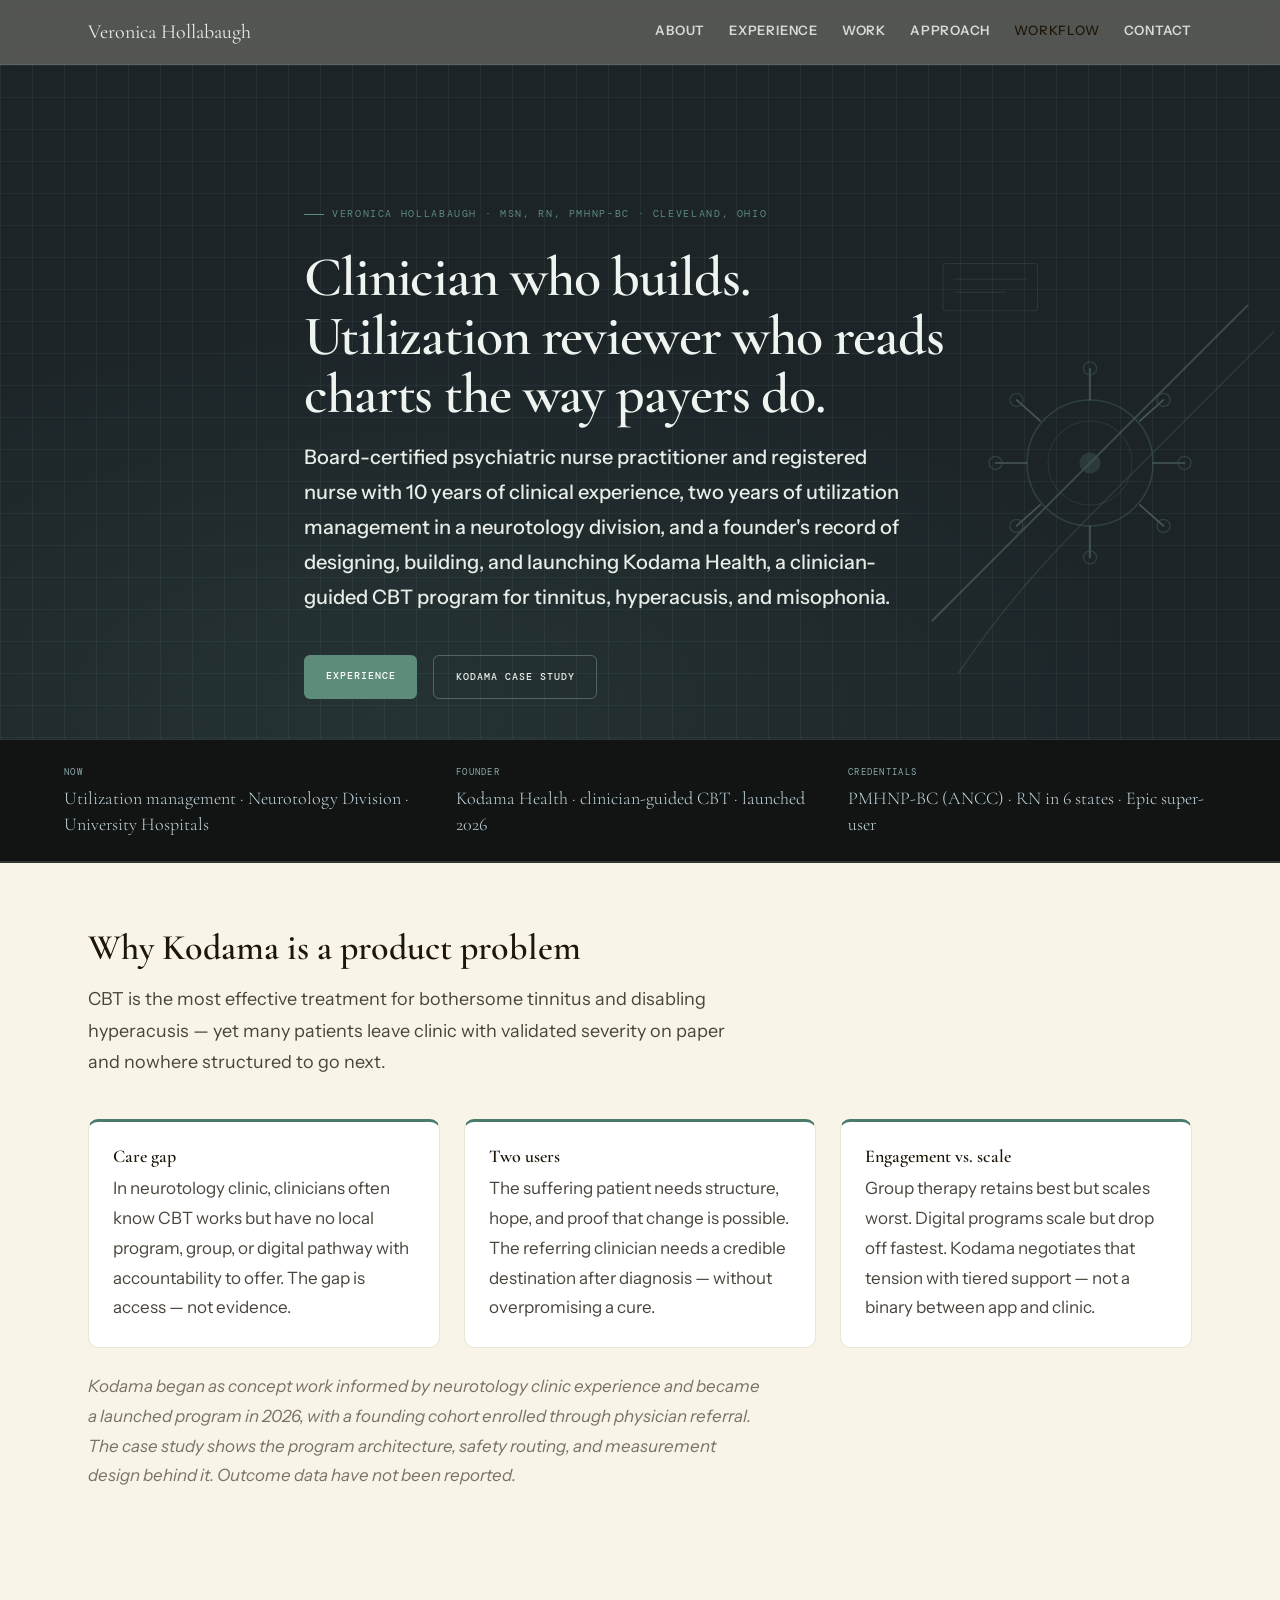
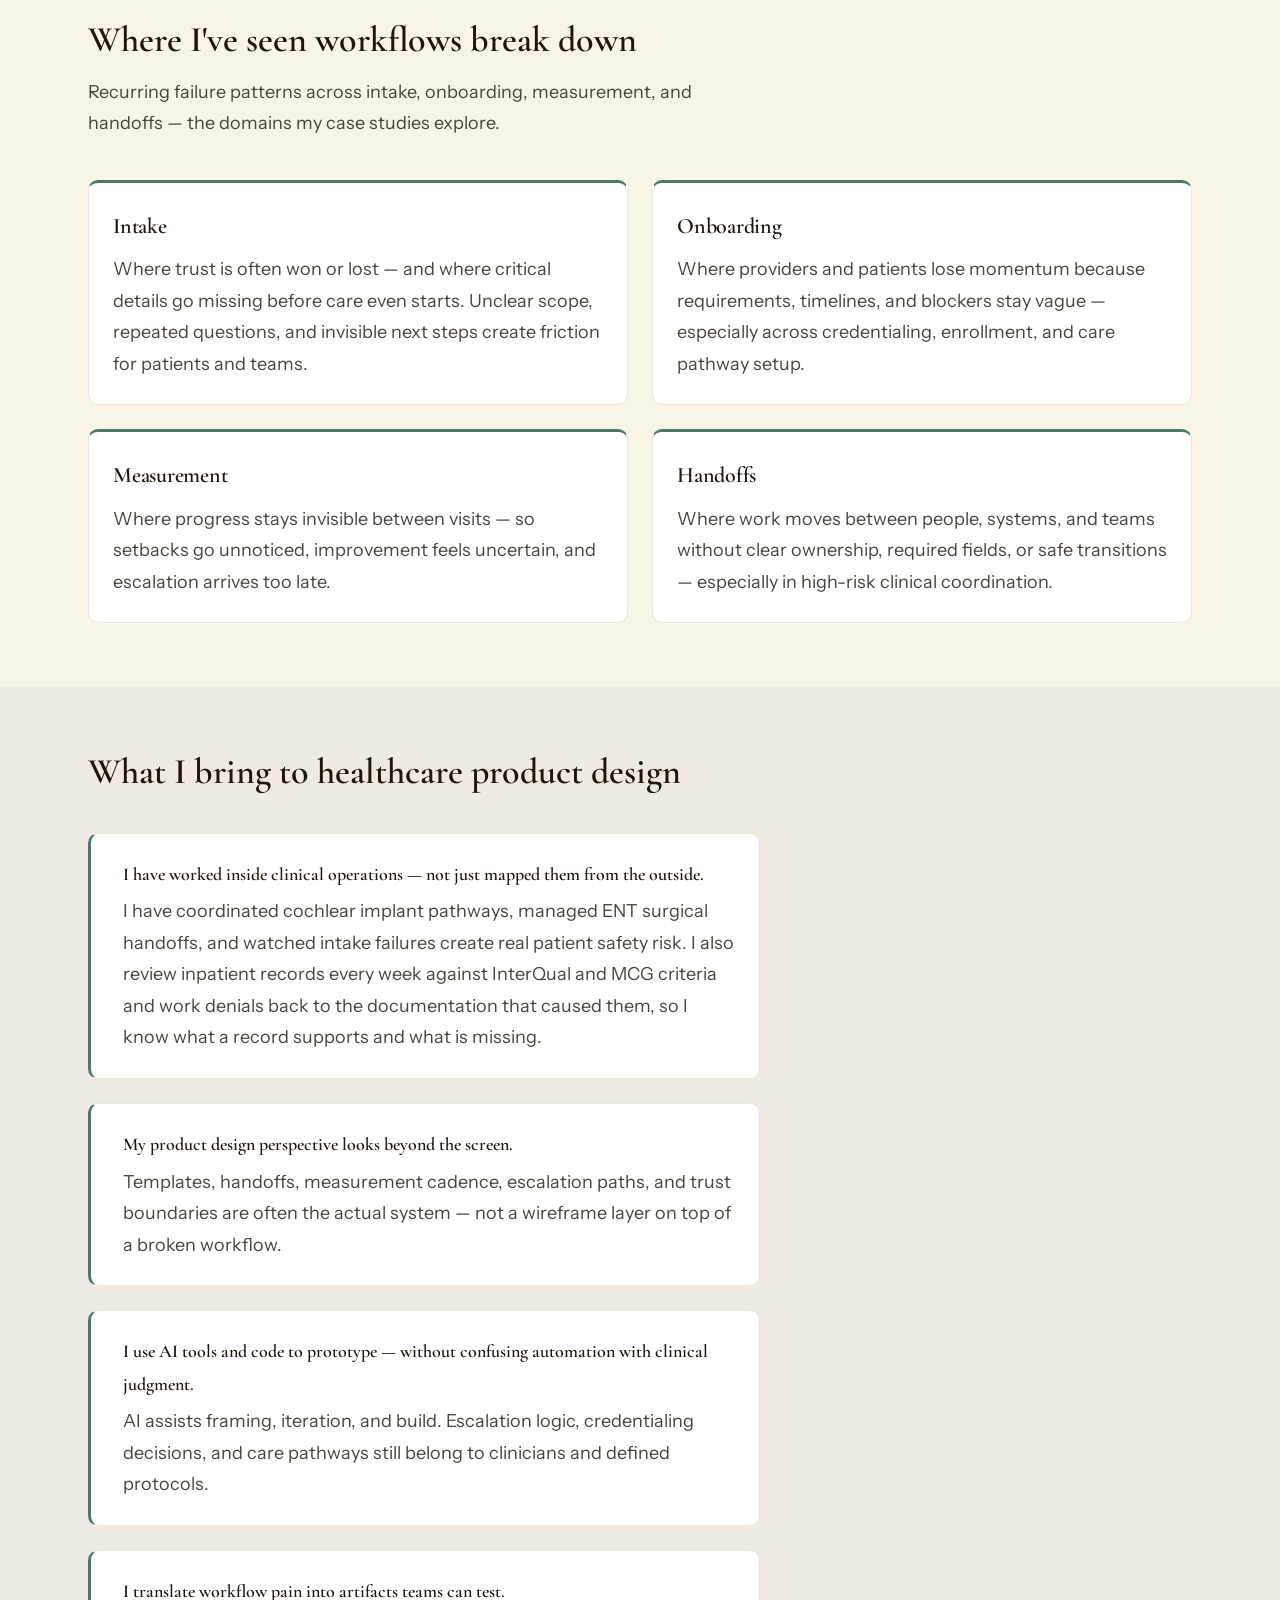
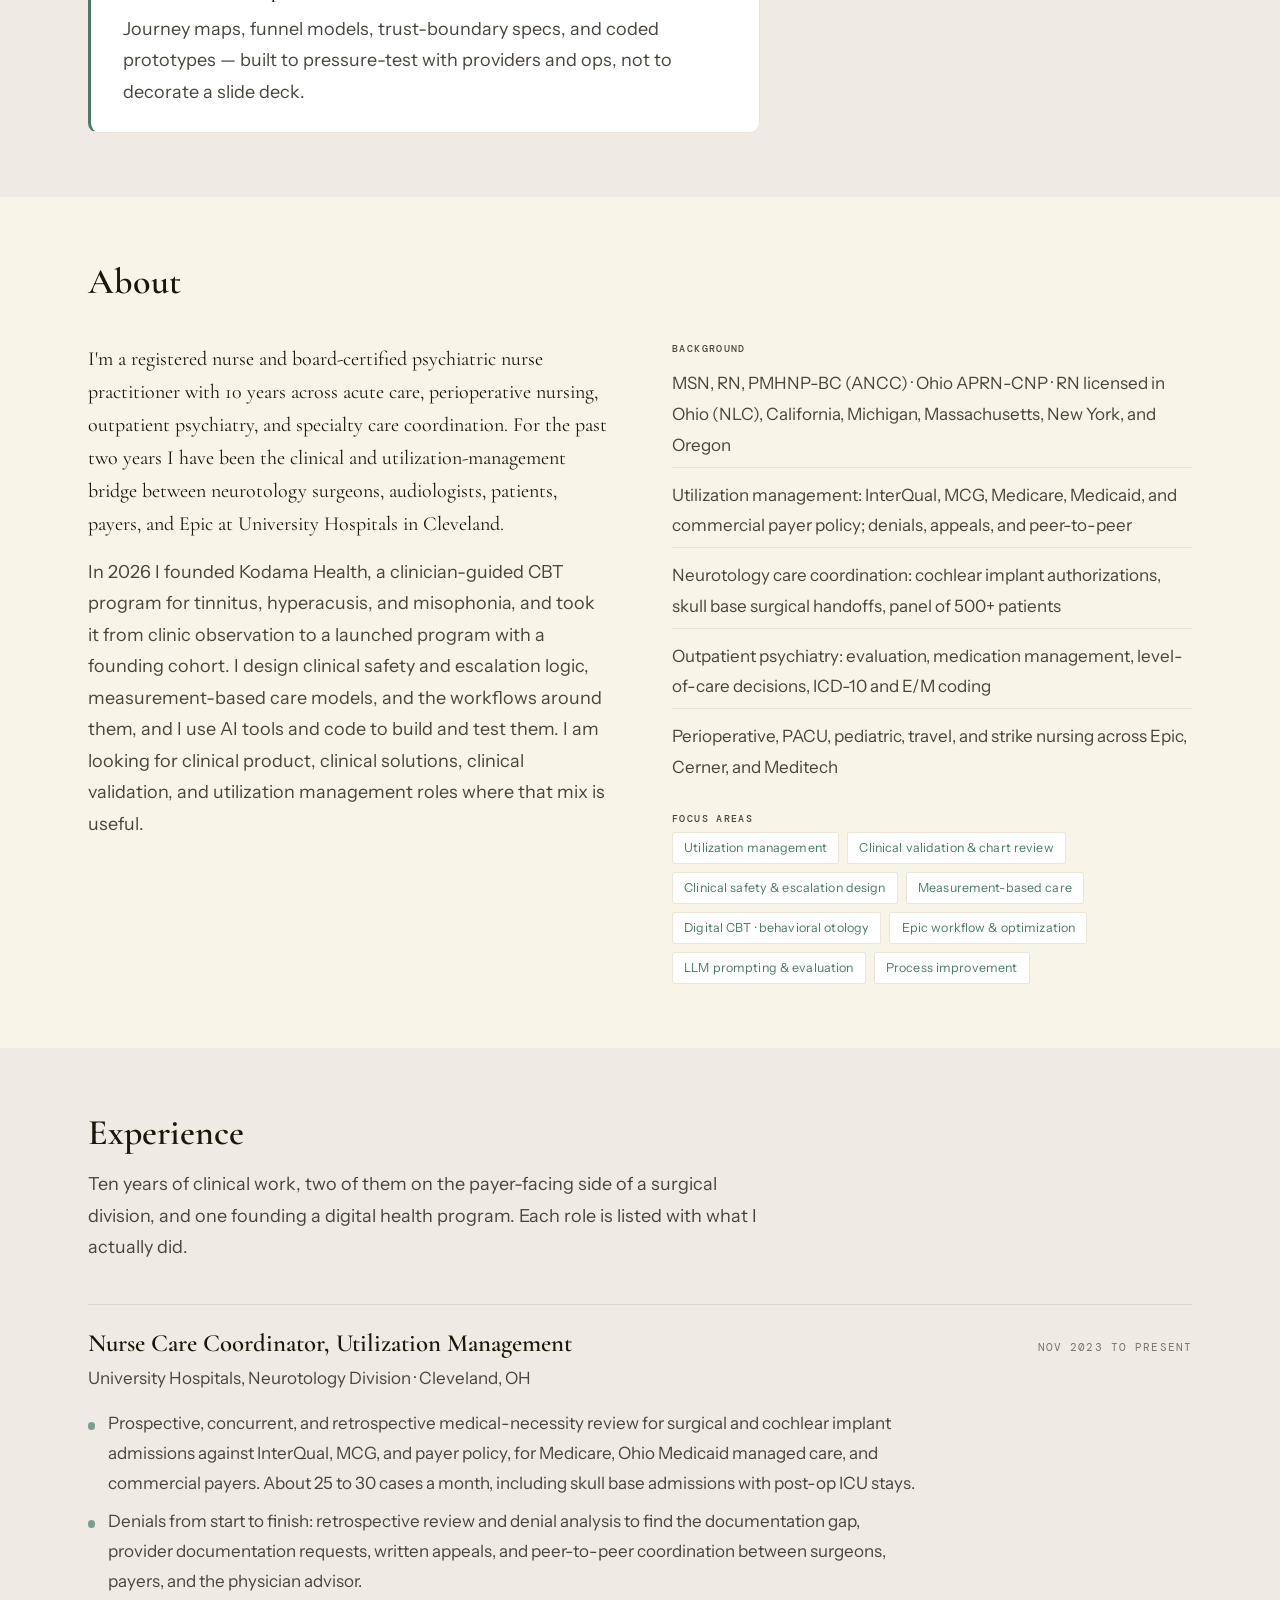
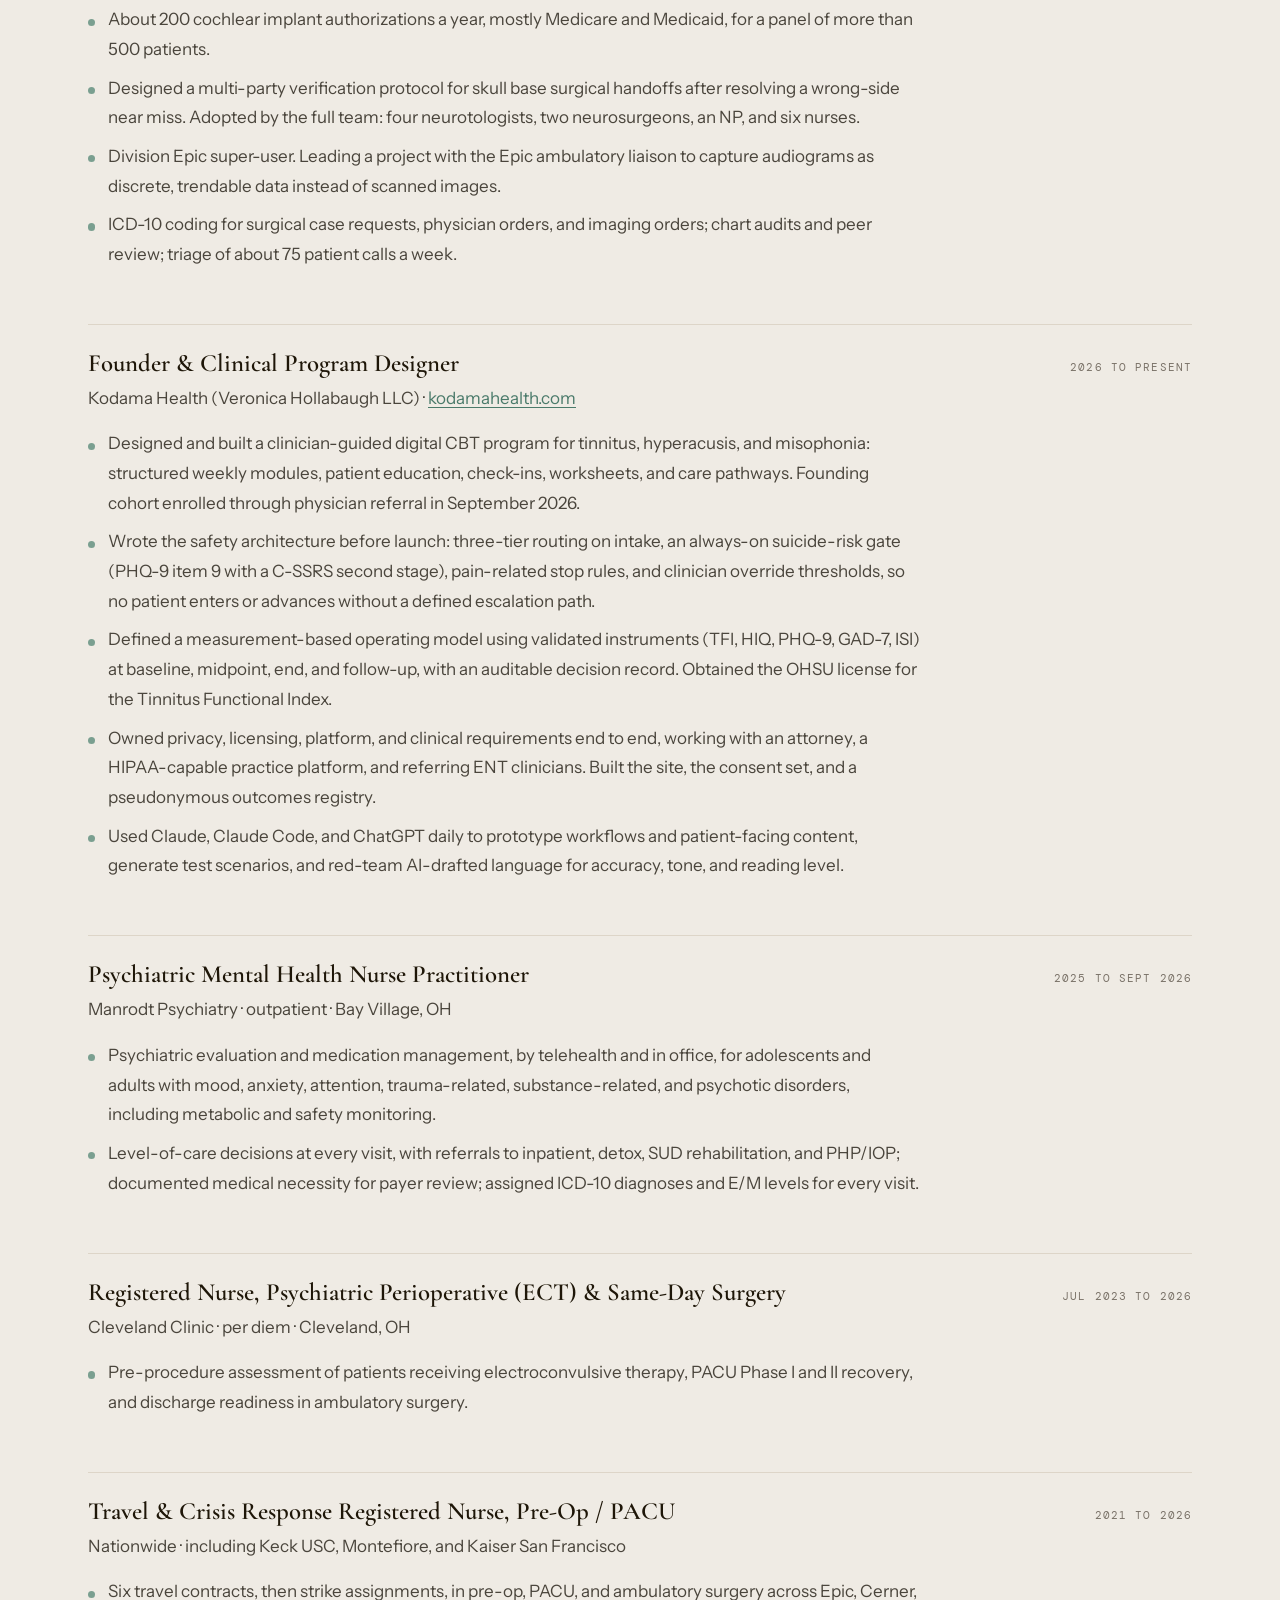
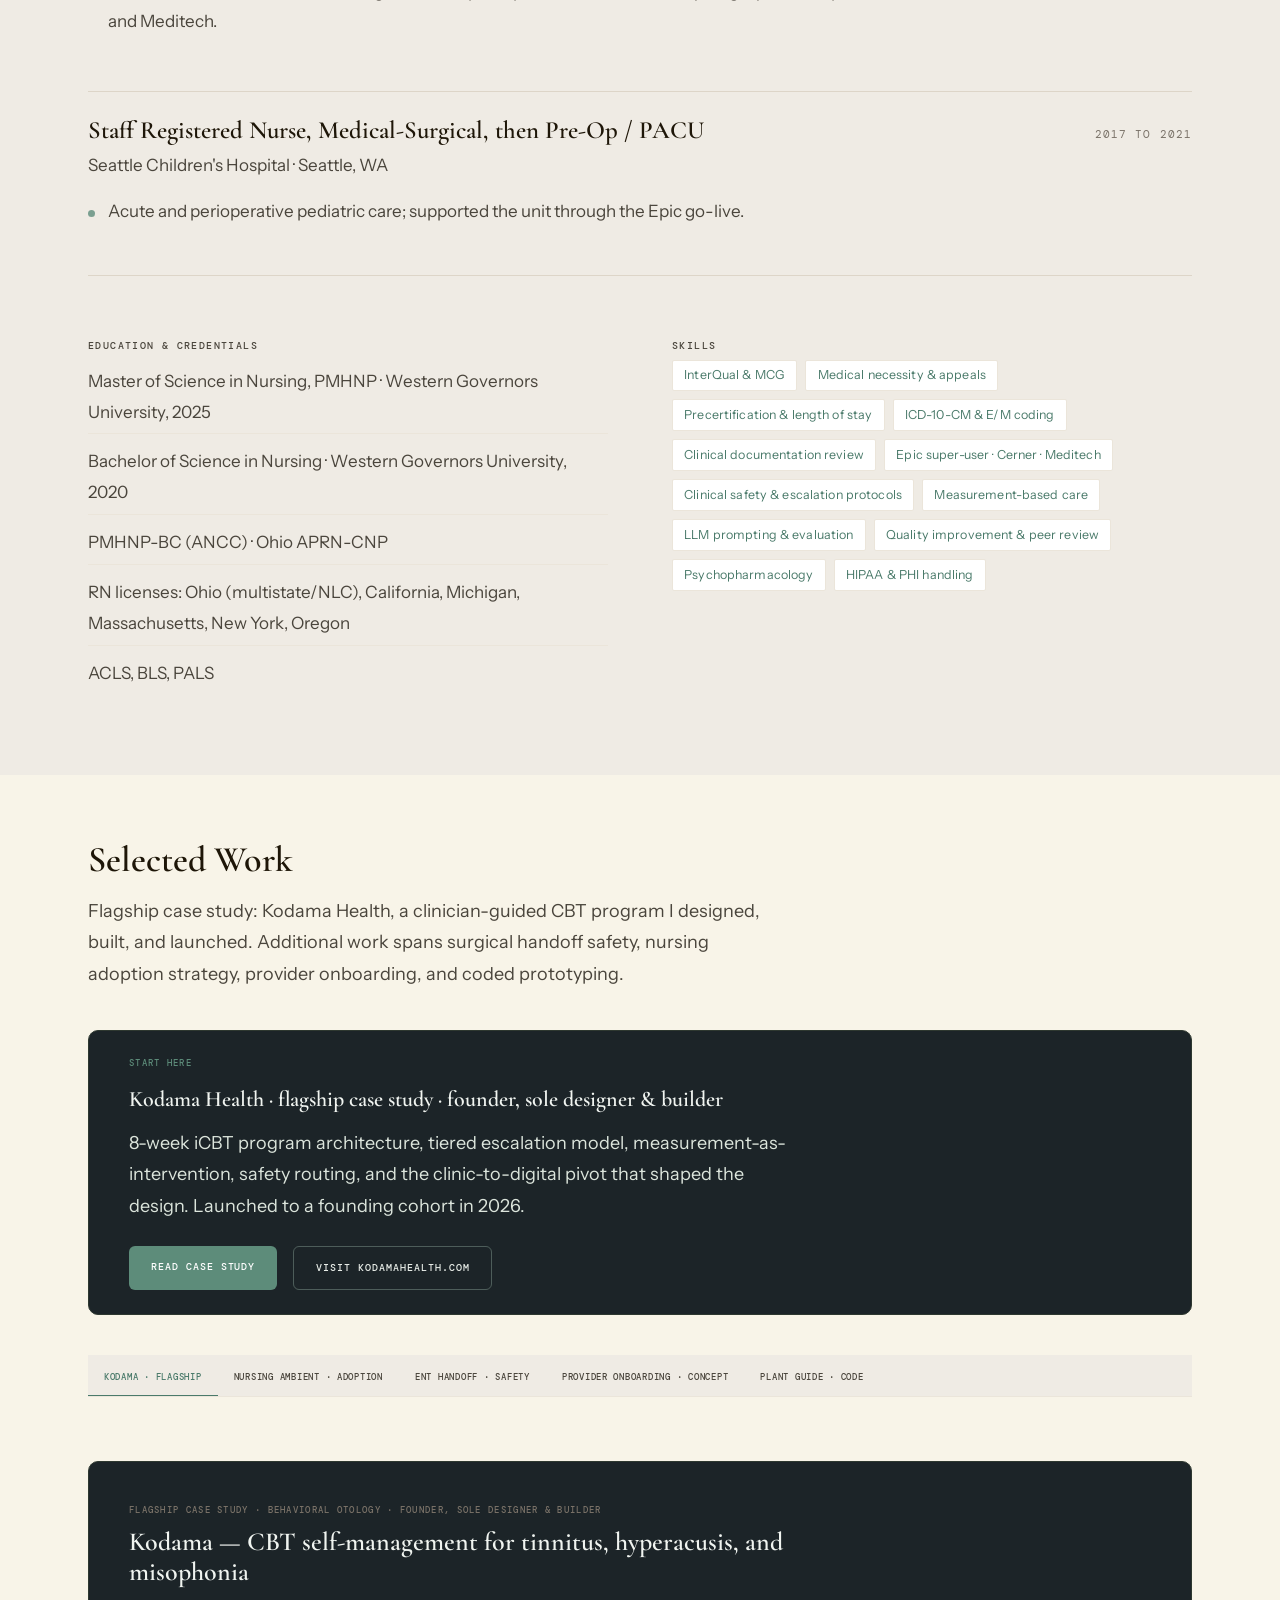
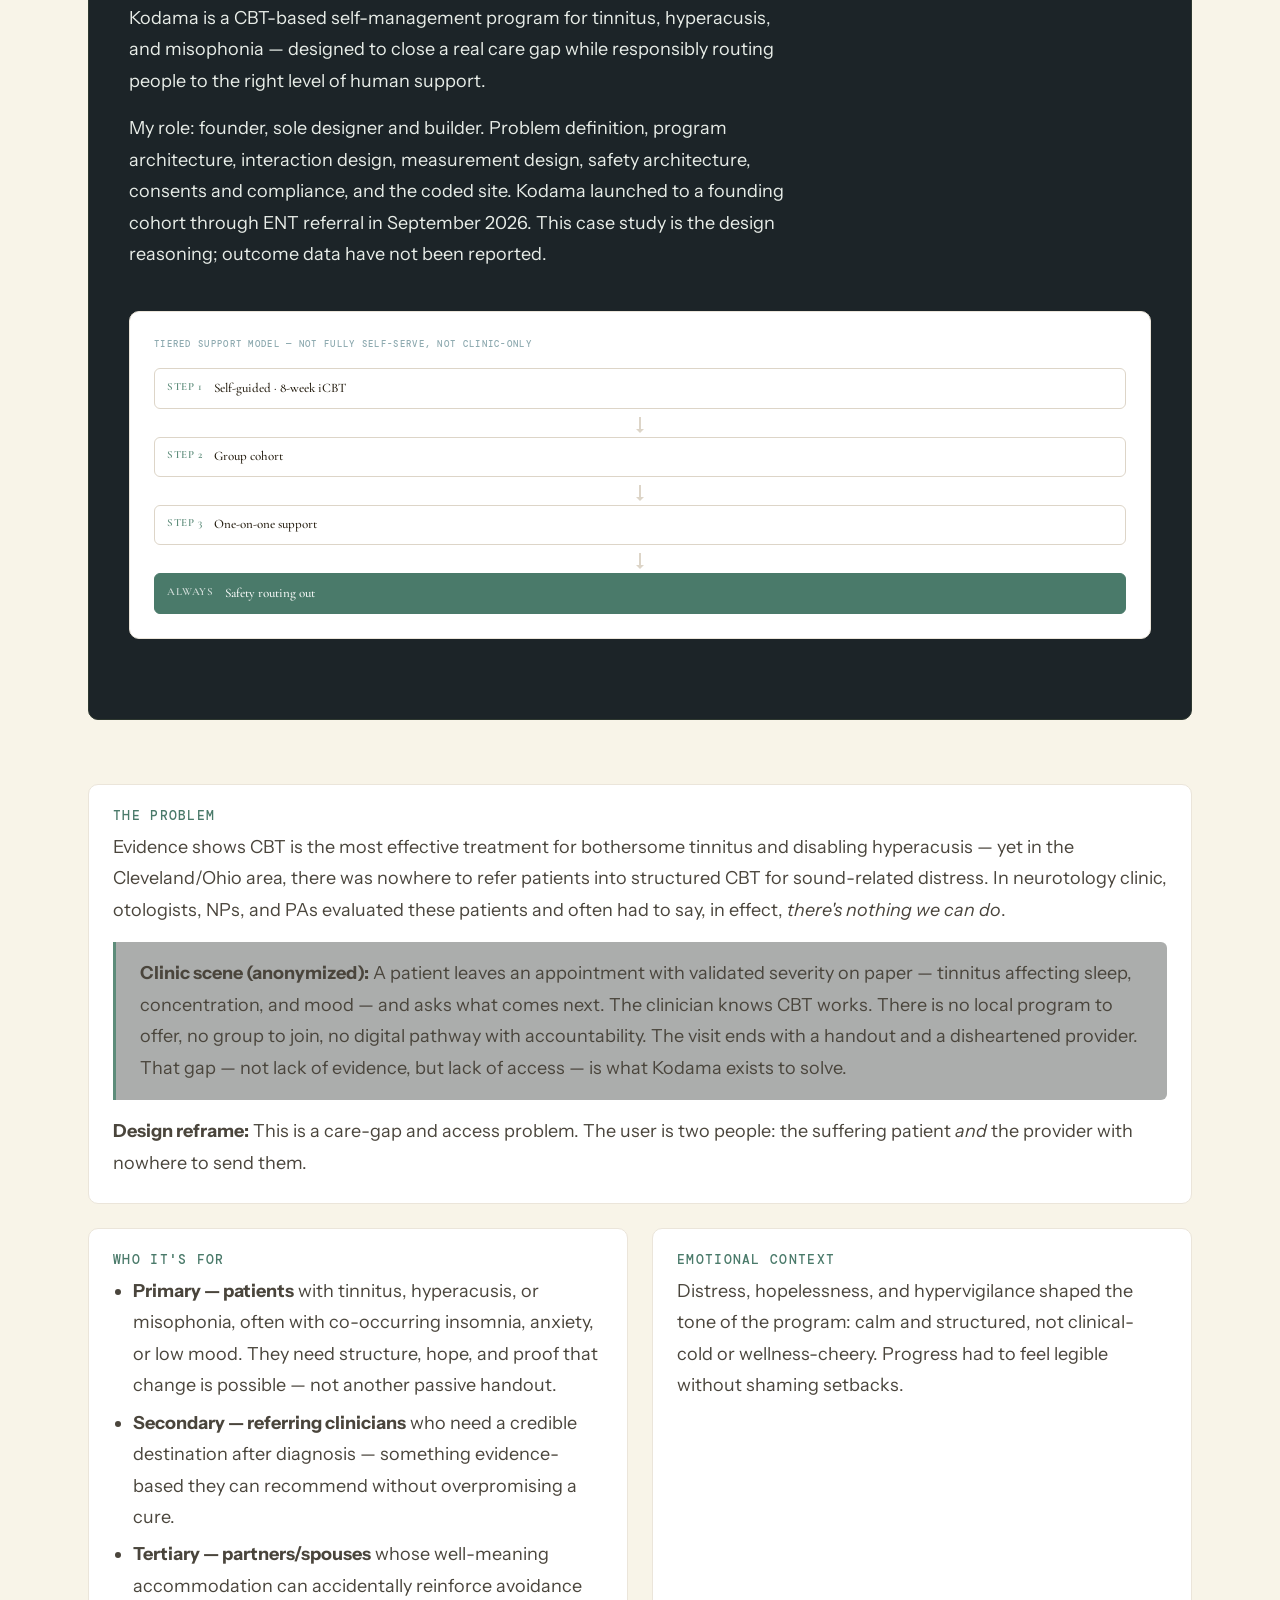
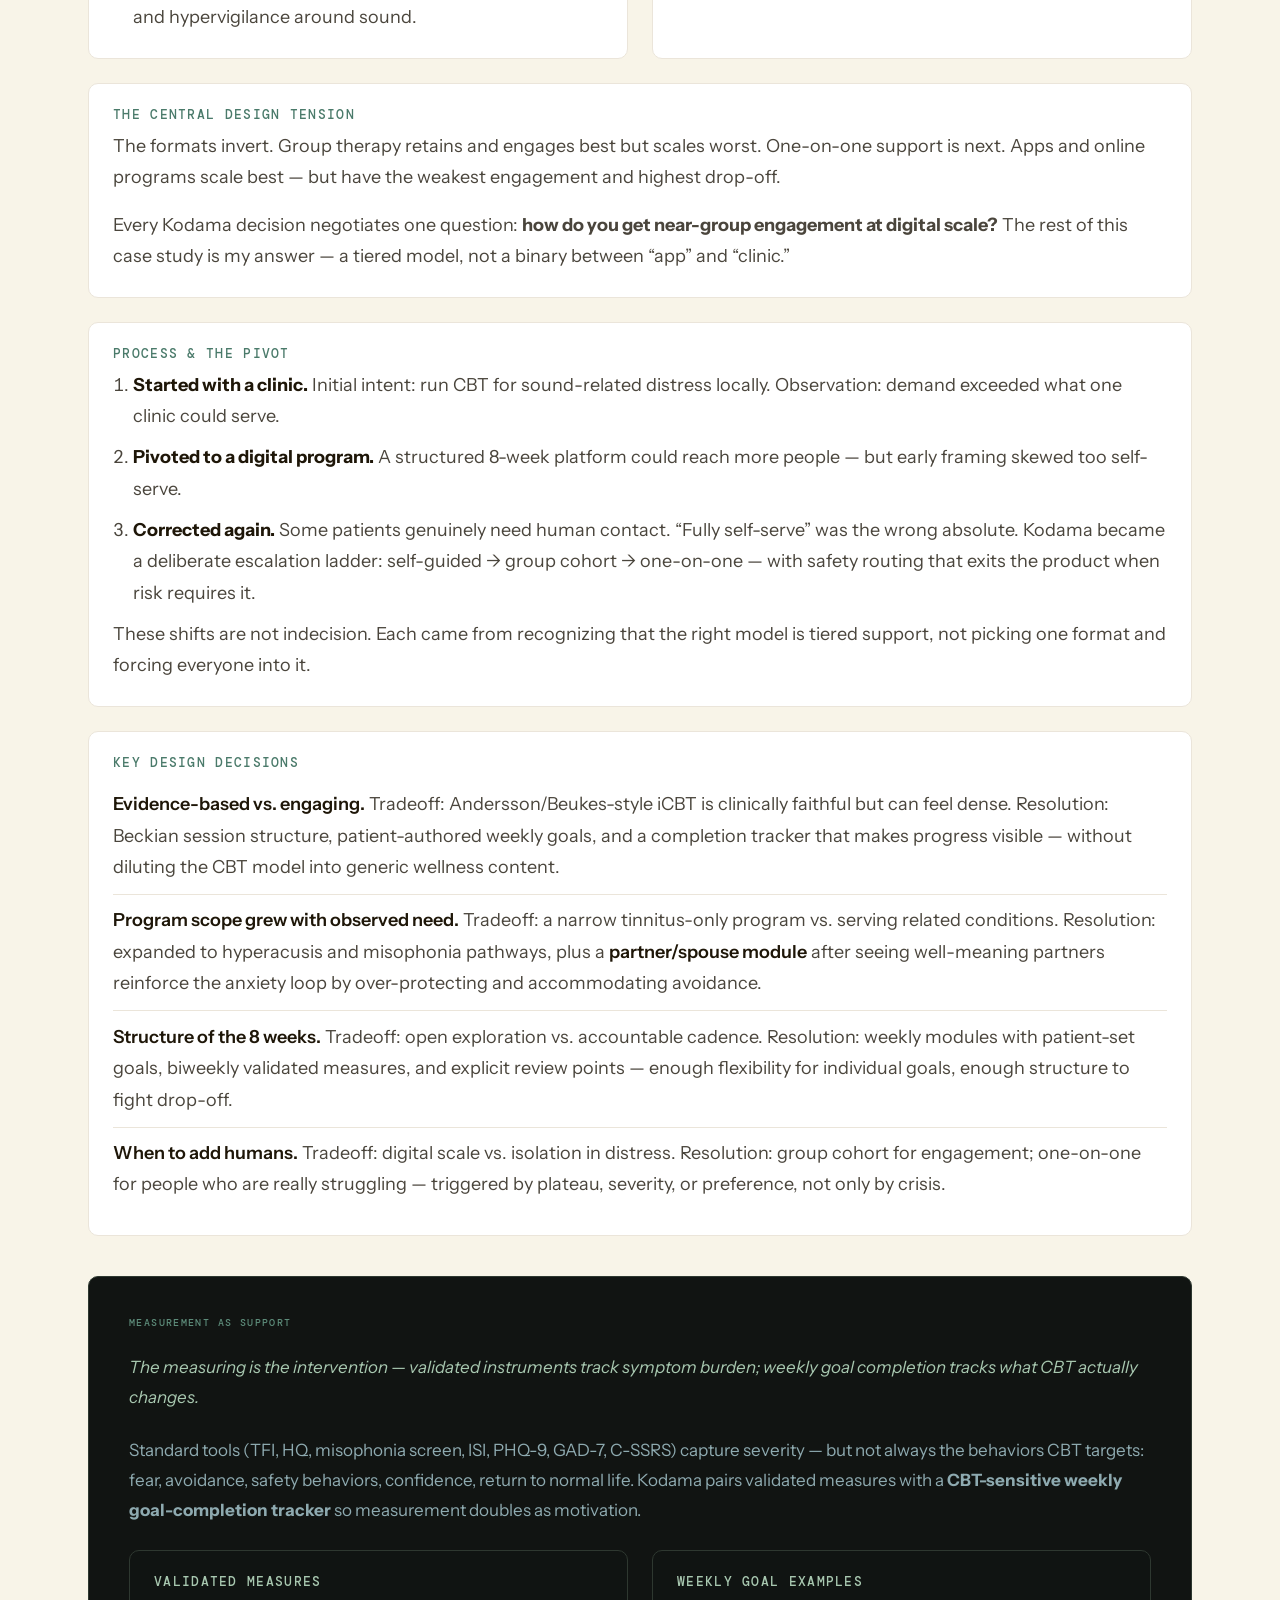
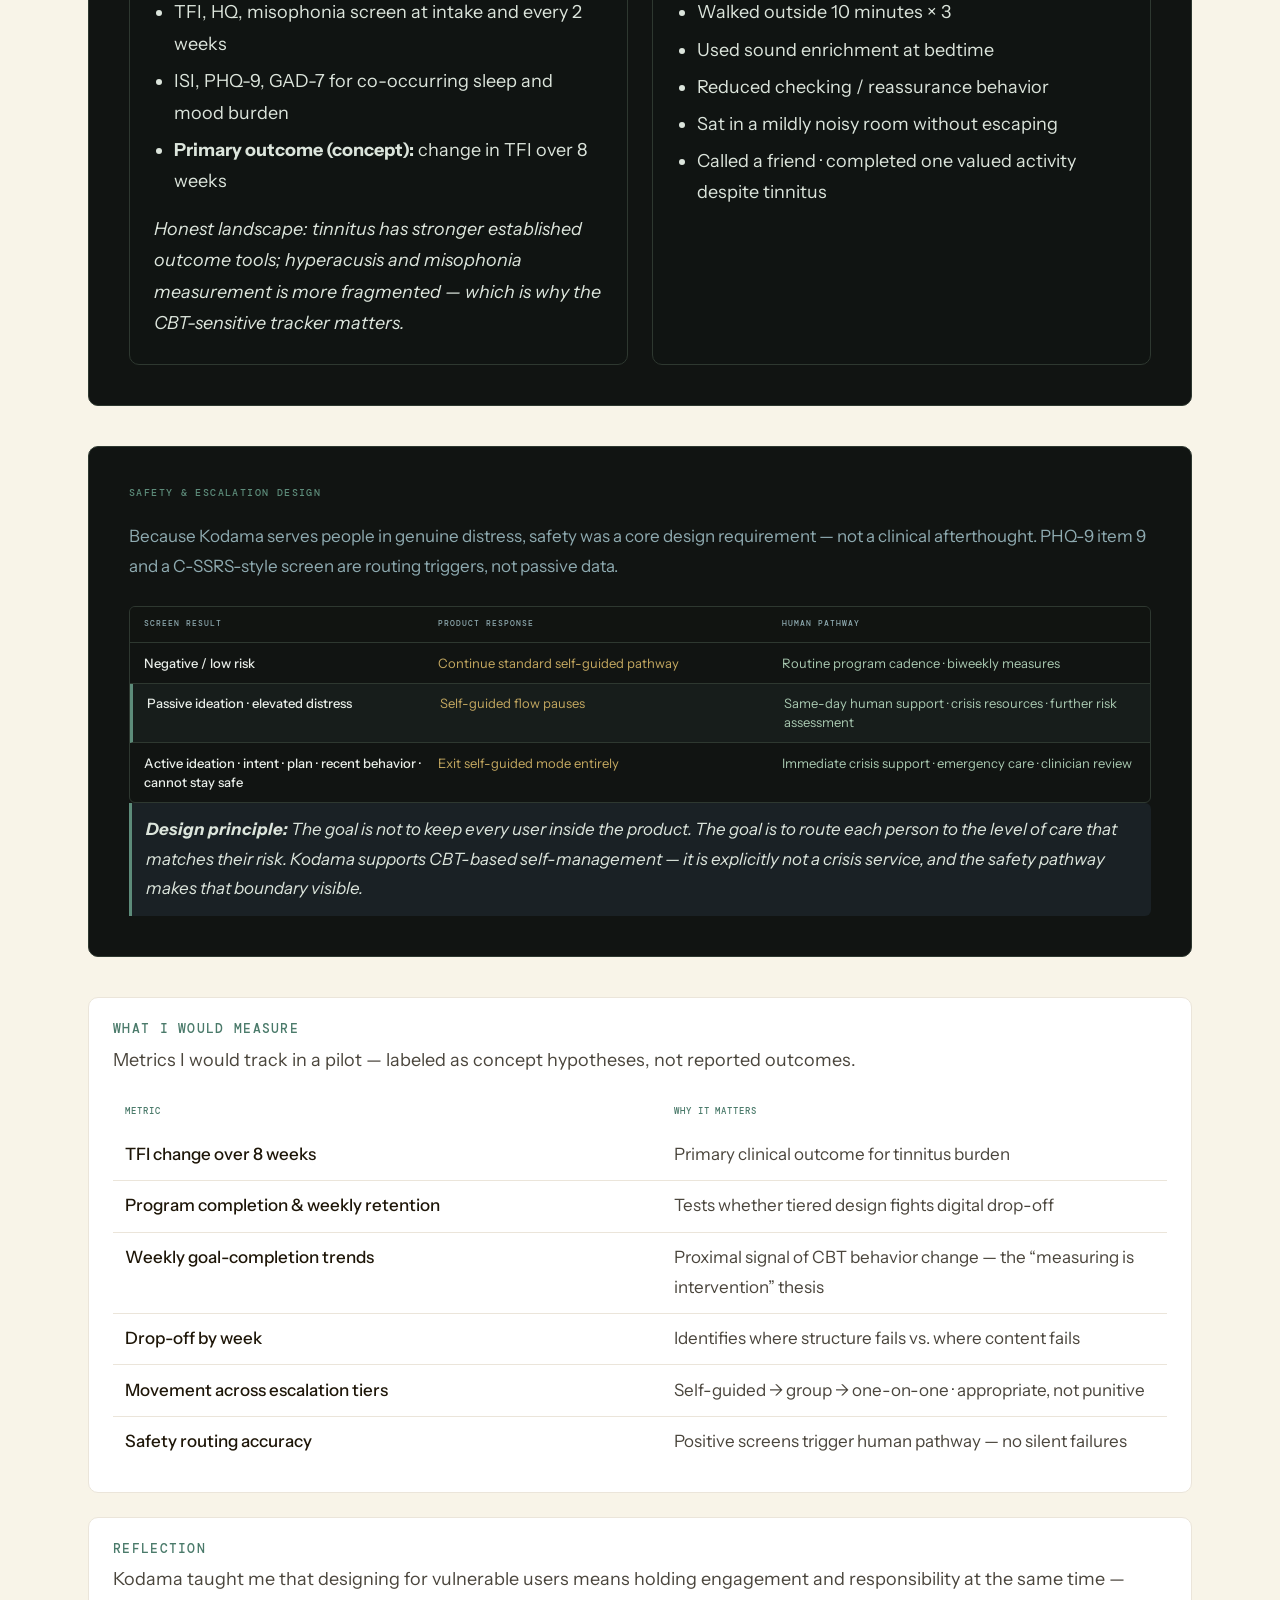
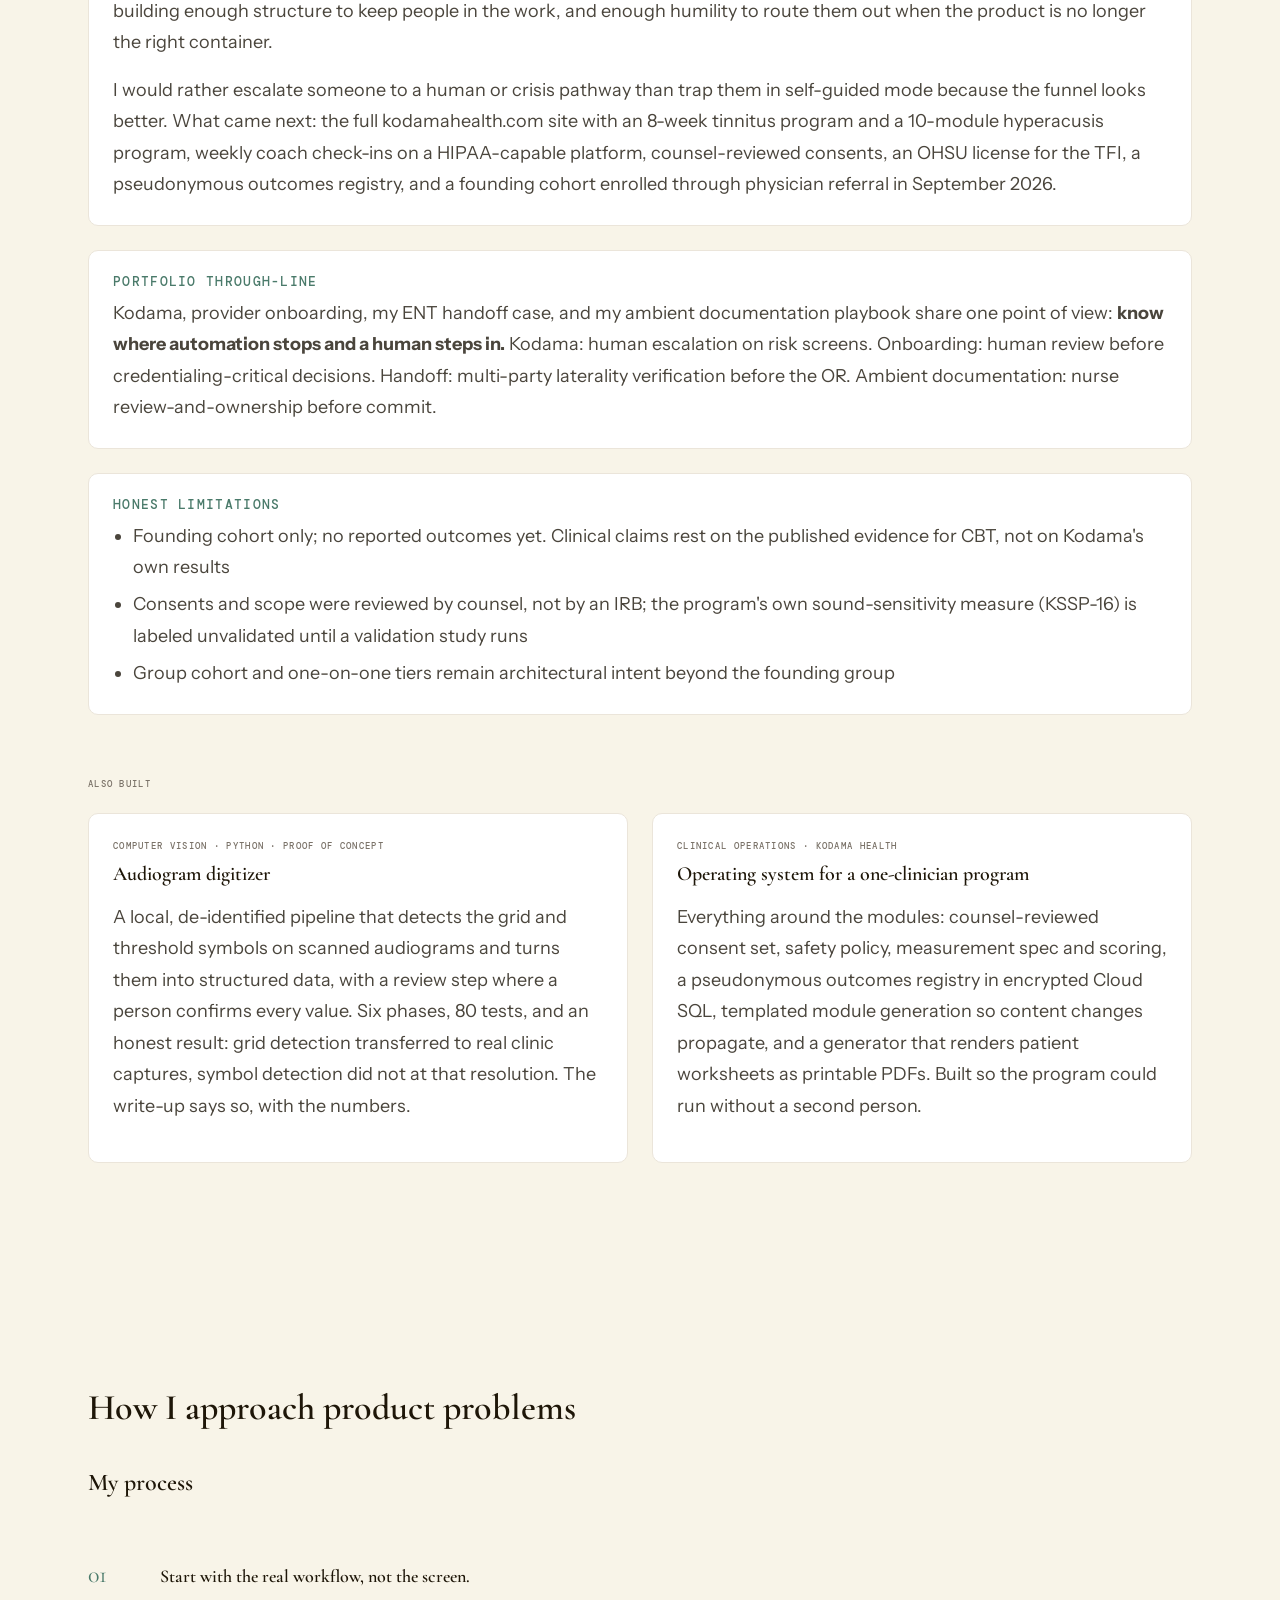
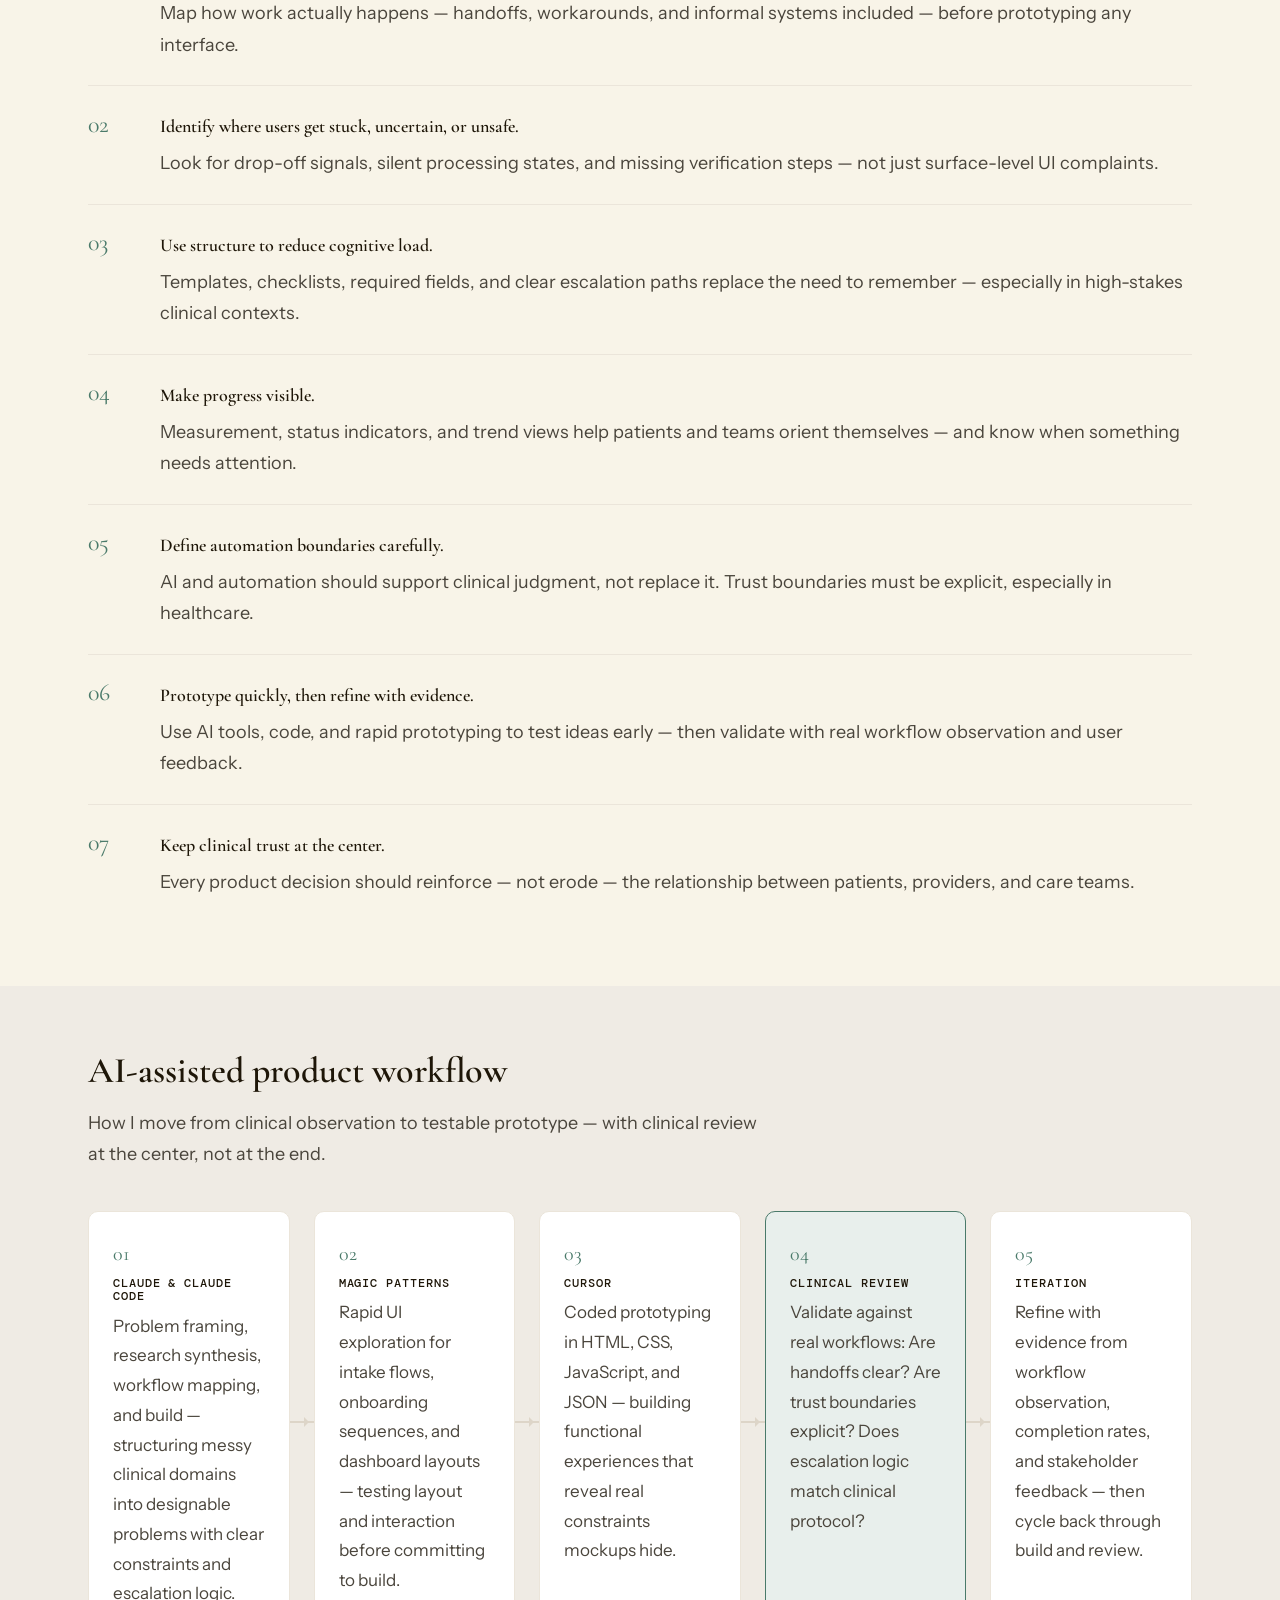
==== index.html @ 31b23a21 "Rename Attune to Kodama, add Experience section, reposition for clinical product and UM roles - Hero" ====
<!DOCTYPE html>
<html lang="en">
<head>
  <meta charset="UTF-8">
  <meta name="viewport" content="width=device-width, initial-scale=1.0">
  <meta name="description" content="Veronica Hollabaugh, MSN, RN, PMHNP-BC. Clinical product and utilization management portfolio: 10 years of clinical experience, utilization review at University Hospitals, and founder of Kodama Health, a clinician-guided CBT program for tinnitus, hyperacusis, and misophonia.">
  <title>Veronica Hollabaugh | Clinical Product, Utilization Management, Digital Health</title>
  <link rel="preconnect" href="https://fonts.googleapis.com">
  <link rel="preconnect" href="https://fonts.gstatic.com" crossorigin>
  <link href="https://fonts.googleapis.com/css2?family=Cormorant+Garamond:ital,wght@0,300;0,400;0,600;1,300;1,400&family=DM+Mono:wght@400;500&family=Instrument+Sans:wght@400;500&display=swap" rel="stylesheet">
  <link rel="stylesheet" href="styles.css">
</head>
<body>

  <a class="skip-link" href="#main">Skip to content</a>

  <header class="site-header site-header--over-dark" id="top">
    <div class="container header-inner">
      <a class="logo" href="#top">Veronica Hollabaugh</a>
      <button class="nav-toggle" aria-expanded="false" aria-controls="site-nav" aria-label="Open menu">
        <span class="nav-toggle-bar"></span>
        <span class="nav-toggle-bar"></span>
      </button>
      <nav class="site-nav" id="site-nav" aria-label="Primary">
        <ul>
          <li><a href="#about">About</a></li>
          <li><a href="#experience">Experience</a></li>
          <li><a href="#work">Work</a></li>
          <li><a href="#approach">Approach</a></li>
          <li><a href="#ai-workflow">Workflow</a></li>
          <li><a href="#contact">Contact</a></li>
        </ul>
      </nav>
    </div>
  </header>

  <main id="main">

    <!-- Hero -->
    <section class="hero hero-dark" aria-labelledby="hero-heading">
      <div class="hero-wash"></div>

      <svg class="hero-illustration" viewBox="0 0 320 400" fill="none" xmlns="http://www.w3.org/2000/svg" aria-hidden="true" preserveAspectRatio="xMaxYMid meet">
        <path d="M40 320 C80 280 120 240 160 200 C200 160 240 120 280 80" stroke="#a8c8b0" stroke-width="1.5" stroke-linecap="round" opacity="0.5"/>
        <path d="M60 360 C100 300 140 260 180 220 C220 180 260 140 300 100" stroke="#a8c8b0" stroke-width="1" stroke-linecap="round" opacity="0.3"/>
        <circle cx="160" cy="200" r="48" stroke="#5d8c7a" stroke-width="1.2" opacity="0.6"/>
        <circle cx="160" cy="200" r="32" stroke="#5d8c7a" stroke-width="0.8" opacity="0.4"/>
        <circle cx="160" cy="200" r="8" fill="#5d8c7a" opacity="0.5"/>
        <line x1="160" y1="152" x2="160" y2="128" stroke="#a8c8b0" stroke-width="1.2" stroke-linecap="round" opacity="0.7"/>
        <line x1="198" y1="168" x2="216" y2="152" stroke="#a8c8b0" stroke-width="1.2" stroke-linecap="round" opacity="0.7"/>
        <line x1="208" y1="200" x2="232" y2="200" stroke="#a8c8b0" stroke-width="1.2" stroke-linecap="round" opacity="0.7"/>
        <line x1="198" y1="232" x2="216" y2="248" stroke="#a8c8b0" stroke-width="1.2" stroke-linecap="round" opacity="0.7"/>
        <line x1="160" y1="248" x2="160" y2="272" stroke="#a8c8b0" stroke-width="1.2" stroke-linecap="round" opacity="0.7"/>
        <line x1="122" y1="232" x2="104" y2="248" stroke="#a8c8b0" stroke-width="1.2" stroke-linecap="round" opacity="0.7"/>
        <line x1="112" y1="200" x2="88" y2="200" stroke="#a8c8b0" stroke-width="1.2" stroke-linecap="round" opacity="0.7"/>
        <line x1="122" y1="168" x2="104" y2="152" stroke="#a8c8b0" stroke-width="1.2" stroke-linecap="round" opacity="0.7"/>
        <circle cx="160" cy="128" r="5" stroke="#5d8c7a" stroke-width="1" opacity="0.6"/>
        <circle cx="216" cy="152" r="5" stroke="#5d8c7a" stroke-width="1" opacity="0.6"/>
        <circle cx="232" cy="200" r="5" stroke="#5d8c7a" stroke-width="1" opacity="0.6"/>
        <circle cx="216" cy="248" r="5" stroke="#5d8c7a" stroke-width="1" opacity="0.6"/>
        <circle cx="160" cy="272" r="5" stroke="#5d8c7a" stroke-width="1" opacity="0.6"/>
        <circle cx="104" cy="248" r="5" stroke="#5d8c7a" stroke-width="1" opacity="0.6"/>
        <circle cx="88" cy="200" r="5" stroke="#5d8c7a" stroke-width="1" opacity="0.6"/>
        <circle cx="104" cy="152" r="5" stroke="#5d8c7a" stroke-width="1" opacity="0.6"/>
        <rect x="48" y="48" width="72" height="36" rx="2" stroke="#a8c8b0" stroke-width="0.8" opacity="0.25"/>
        <line x1="56" y1="60" x2="112" y2="60" stroke="#a8c8b0" stroke-width="0.6" opacity="0.3"/>
        <line x1="56" y1="70" x2="96" y2="70" stroke="#a8c8b0" stroke-width="0.6" opacity="0.3"/>
      </svg>

      <div class="container hero-inner">
        <div class="specimen-tag">Veronica Hollabaugh · MSN, RN, PMHNP-BC · Cleveland, Ohio</div>
        <h1 id="hero-heading">Clinician who builds. Utilization reviewer who reads charts the way payers do.</h1>
        <p class="hero-lead">Board-certified psychiatric nurse practitioner and registered nurse with 10 years of clinical experience, two years of utilization management in a neurotology division, and a founder's record of designing, building, and launching Kodama Health, a clinician-guided CBT program for tinnitus, hyperacusis, and misophonia.</p>
        <div class="hero-actions">
          <a class="btn btn-primary btn-on-dark" href="#experience">Experience</a>
          <a class="btn btn-secondary btn-on-dark" href="#case-attune">Kodama case study</a>
        </div>
      </div>

      <div class="facts-band">
        <div class="container facts-band-inner">
          <div class="fact-item">
            <span class="fact-label">Now</span>
            <span class="fact-value">Utilization management · Neurotology Division · University Hospitals</span>
          </div>
          <div class="fact-item">
            <span class="fact-label">Founder</span>
            <span class="fact-value">Kodama Health · clinician-guided CBT · launched 2026</span>
          </div>
          <div class="fact-item">
            <span class="fact-label">Credentials</span>
            <span class="fact-value">PMHNP-BC (ANCC) · RN in 6 states · Epic super-user</span>
          </div>
        </div>
      </div>
    </section>

    <!-- Why Kodama -->
    <section class="section problem-framing" id="why-attune" aria-labelledby="why-heading">
      <div class="container">
        <div class="section-header">
          <h2 id="why-heading">Why Kodama is a product problem</h2>
          <p class="section-desc">CBT is the most effective treatment for bothersome tinnitus and disabling hyperacusis — yet many patients leave clinic with validated severity on paper and nowhere structured to go next.</p>
        </div>
        <div class="problem-framing-grid">
          <article class="problem-framing-card">
            <h3>Care gap</h3>
            <p>In neurotology clinic, clinicians often know CBT works but have no local program, group, or digital pathway with accountability to offer. The gap is access — not evidence.</p>
          </article>
          <article class="problem-framing-card">
            <h3>Two users</h3>
            <p>The suffering patient needs structure, hope, and proof that change is possible. The referring clinician needs a credible destination after diagnosis — without overpromising a cure.</p>
          </article>
          <article class="problem-framing-card">
            <h3>Engagement vs. scale</h3>
            <p>Group therapy retains best but scales worst. Digital programs scale but drop off fastest. Kodama negotiates that tension with tiered support — not a binary between app and clinic.</p>
          </article>
        </div>
        <p class="problem-framing-note">Kodama began as concept work informed by neurotology clinic experience and became a launched program in 2026, with a founding cohort enrolled through physician referral. The case study shows the program architecture, safety routing, and measurement design behind it. Outcome data have not been reported.</p>
      </div>
    </section>

    <!-- Where I've Seen Friction -->
    <section class="section" id="where-i-design" aria-labelledby="where-heading">
      <div class="container">
        <div class="section-header">
          <h2 id="where-heading">Where I've seen workflows break down</h2>
          <p class="section-desc">Recurring failure patterns across intake, onboarding, measurement, and handoffs — the domains my case studies explore.</p>
        </div>
        <div class="where-grid">
          <article class="where-card">
            <span class="where-label">Intake</span>
            <p>Where trust is often won or lost — and where critical details go missing before care even starts. Unclear scope, repeated questions, and invisible next steps create friction for patients and teams.</p>
          </article>
          <article class="where-card">
            <span class="where-label">Onboarding</span>
            <p>Where providers and patients lose momentum because requirements, timelines, and blockers stay vague — especially across credentialing, enrollment, and care pathway setup.</p>
          </article>
          <article class="where-card">
            <span class="where-label">Measurement</span>
            <p>Where progress stays invisible between visits — so setbacks go unnoticed, improvement feels uncertain, and escalation arrives too late.</p>
          </article>
          <article class="where-card">
            <span class="where-label">Handoffs</span>
            <p>Where work moves between people, systems, and teams without clear ownership, required fields, or safe transitions — especially in high-risk clinical coordination.</p>
          </article>
        </div>
      </div>
    </section>

    <!-- What Makes My Work Different -->
    <section class="section section-alt" id="differentiator" aria-labelledby="differentiator-heading">
      <div class="container">
        <div class="section-header">
          <h2 id="differentiator-heading">What I bring to healthcare product design</h2>
        </div>
        <ul class="differentiator-list">
          <li>
            <strong>I have worked inside clinical operations — not just mapped them from the outside.</strong>
            <p>I have coordinated cochlear implant pathways, managed ENT surgical handoffs, and watched intake failures create real patient safety risk. I also review inpatient records every week against InterQual and MCG criteria and work denials back to the documentation that caused them, so I know what a record supports and what is missing.</p>
          </li>
          <li>
            <strong>My product design perspective looks beyond the screen.</strong>
            <p>Templates, handoffs, measurement cadence, escalation paths, and trust boundaries are often the actual system — not a wireframe layer on top of a broken workflow.</p>
          </li>
          <li>
            <strong>I use AI tools and code to prototype — without confusing automation with clinical judgment.</strong>
            <p>AI assists framing, iteration, and build. Escalation logic, credentialing decisions, and care pathways still belong to clinicians and defined protocols.</p>
          </li>
          <li>
            <strong>I translate workflow pain into artifacts teams can test.</strong>
            <p>Journey maps, funnel models, trust-boundary specs, and coded prototypes — built to pressure-test with providers and ops, not to decorate a slide deck.</p>
          </li>
        </ul>
      </div>
    </section>

    <!-- About -->
    <section class="section" id="about" aria-labelledby="about-heading">
      <div class="container">
        <div class="section-header">
          <h2 id="about-heading">About</h2>
        </div>
        <div class="about-grid">
          <div class="about-intro">
            <p class="lead">I'm a registered nurse and board-certified psychiatric nurse practitioner with 10 years across acute care, perioperative nursing, outpatient psychiatry, and specialty care coordination. For the past two years I have been the clinical and utilization-management bridge between neurotology surgeons, audiologists, patients, payers, and Epic at University Hospitals in Cleveland.</p>
            <p>In 2026 I founded Kodama Health, a clinician-guided CBT program for tinnitus, hyperacusis, and misophonia, and took it from clinic observation to a launched program with a founding cohort. I design clinical safety and escalation logic, measurement-based care models, and the workflows around them, and I use AI tools and code to build and test them. I am looking for clinical product, clinical solutions, clinical validation, and utilization management roles where that mix is useful.</p>
          </div>
          <div class="about-details">
            <h3 class="subheading">Background</h3>
            <ul class="detail-list">
              <li>MSN, RN, PMHNP-BC (ANCC) · Ohio APRN-CNP · RN licensed in Ohio (NLC), California, Michigan, Massachusetts, New York, and Oregon</li>
              <li>Utilization management: InterQual, MCG, Medicare, Medicaid, and commercial payer policy; denials, appeals, and peer-to-peer</li>
              <li>Neurotology care coordination: cochlear implant authorizations, skull base surgical handoffs, panel of 500+ patients</li>
              <li>Outpatient psychiatry: evaluation, medication management, level-of-care decisions, ICD-10 and E/M coding</li>
              <li>Perioperative, PACU, pediatric, travel, and strike nursing across Epic, Cerner, and Meditech</li>
            </ul>
            <h3 class="subheading">Focus areas</h3>
            <ul class="tag-list">
              <li>Utilization management</li>
              <li>Clinical validation &amp; chart review</li>
              <li>Clinical safety &amp; escalation design</li>
              <li>Measurement-based care</li>
              <li>Digital CBT · behavioral otology</li>
              <li>Epic workflow &amp; optimization</li>
              <li>LLM prompting &amp; evaluation</li>
              <li>Process improvement</li>
            </ul>
          </div>
        </div>
      </div>
    </section>

    <!-- Experience -->
    <section class="section section-alt" id="experience" aria-labelledby="experience-heading">
      <div class="container">
        <div class="section-header">
          <h2 id="experience-heading">Experience</h2>
          <p class="section-desc">Ten years of clinical work, two of them on the payer-facing side of a surgical division, and one founding a digital health program. Each role is listed with what I actually did.</p>
        </div>

        <ol class="exp-list">
          <li class="exp-item">
            <div class="exp-head">
              <div>
                <h3 class="exp-role">Nurse Care Coordinator, Utilization Management</h3>
                <p class="exp-org">University Hospitals, Neurotology Division · Cleveland, OH</p>
              </div>
              <p class="exp-dates">Nov 2023 to present</p>
            </div>
            <ul class="exp-bullets">
              <li>Prospective, concurrent, and retrospective medical-necessity review for surgical and cochlear implant admissions against InterQual, MCG, and payer policy, for Medicare, Ohio Medicaid managed care, and commercial payers. About 25 to 30 cases a month, including skull base admissions with post-op ICU stays.</li>
              <li>Denials from start to finish: retrospective review and denial analysis to find the documentation gap, provider documentation requests, written appeals, and peer-to-peer coordination between surgeons, payers, and the physician advisor.</li>
              <li>About 200 cochlear implant authorizations a year, mostly Medicare and Medicaid, for a panel of more than 500 patients.</li>
              <li>Designed a multi-party verification protocol for skull base surgical handoffs after resolving a wrong-side near miss. Adopted by the full team: four neurotologists, two neurosurgeons, an NP, and six nurses.</li>
              <li>Division Epic super-user. Leading a project with the Epic ambulatory liaison to capture audiograms as discrete, trendable data instead of scanned images.</li>
              <li>ICD-10 coding for surgical case requests, physician orders, and imaging orders; chart audits and peer review; triage of about 75 patient calls a week.</li>
            </ul>
          </li>

          <li class="exp-item">
            <div class="exp-head">
              <div>
                <h3 class="exp-role">Founder &amp; Clinical Program Designer</h3>
                <p class="exp-org">Kodama Health (Veronica Hollabaugh LLC) · <a href="https://kodamahealth.com" target="_blank" rel="noopener noreferrer">kodamahealth.com</a></p>
              </div>
              <p class="exp-dates">2026 to present</p>
            </div>
            <ul class="exp-bullets">
              <li>Designed and built a clinician-guided digital CBT program for tinnitus, hyperacusis, and misophonia: structured weekly modules, patient education, check-ins, worksheets, and care pathways. Founding cohort enrolled through physician referral in September 2026.</li>
              <li>Wrote the safety architecture before launch: three-tier routing on intake, an always-on suicide-risk gate (PHQ-9 item 9 with a C-SSRS second stage), pain-related stop rules, and clinician override thresholds, so no patient enters or advances without a defined escalation path.</li>
              <li>Defined a measurement-based operating model using validated instruments (TFI, HIQ, PHQ-9, GAD-7, ISI) at baseline, midpoint, end, and follow-up, with an auditable decision record. Obtained the OHSU license for the Tinnitus Functional Index.</li>
              <li>Owned privacy, licensing, platform, and clinical requirements end to end, working with an attorney, a HIPAA-capable practice platform, and referring ENT clinicians. Built the site, the consent set, and a pseudonymous outcomes registry.</li>
              <li>Used Claude, Claude Code, and ChatGPT daily to prototype workflows and patient-facing content, generate test scenarios, and red-team AI-drafted language for accuracy, tone, and reading level.</li>
            </ul>
          </li>

          <li class="exp-item">
            <div class="exp-head">
              <div>
                <h3 class="exp-role">Psychiatric Mental Health Nurse Practitioner</h3>
                <p class="exp-org">Manrodt Psychiatry · outpatient · Bay Village, OH</p>
              </div>
              <p class="exp-dates">2025 to Sept 2026</p>
            </div>
            <ul class="exp-bullets">
              <li>Psychiatric evaluation and medication management, by telehealth and in office, for adolescents and adults with mood, anxiety, attention, trauma-related, substance-related, and psychotic disorders, including metabolic and safety monitoring.</li>
              <li>Level-of-care decisions at every visit, with referrals to inpatient, detox, SUD rehabilitation, and PHP/IOP; documented medical necessity for payer review; assigned ICD-10 diagnoses and E/M levels for every visit.</li>
            </ul>
          </li>

          <li class="exp-item">
            <div class="exp-head">
              <div>
                <h3 class="exp-role">Registered Nurse, Psychiatric Perioperative (ECT) &amp; Same-Day Surgery</h3>
                <p class="exp-org">Cleveland Clinic · per diem · Cleveland, OH</p>
              </div>
              <p class="exp-dates">Jul 2023 to 2026</p>
            </div>
            <ul class="exp-bullets">
              <li>Pre-procedure assessment of patients receiving electroconvulsive therapy, PACU Phase I and II recovery, and discharge readiness in ambulatory surgery.</li>
            </ul>
          </li>

          <li class="exp-item">
            <div class="exp-head">
              <div>
                <h3 class="exp-role">Travel &amp; Crisis Response Registered Nurse, Pre-Op / PACU</h3>
                <p class="exp-org">Nationwide · including Keck USC, Montefiore, and Kaiser San Francisco</p>
              </div>
              <p class="exp-dates">2021 to 2026</p>
            </div>
            <ul class="exp-bullets">
              <li>Six travel contracts, then strike assignments, in pre-op, PACU, and ambulatory surgery across Epic, Cerner, and Meditech.</li>
            </ul>
          </li>

          <li class="exp-item">
            <div class="exp-head">
              <div>
                <h3 class="exp-role">Staff Registered Nurse, Medical-Surgical, then Pre-Op / PACU</h3>
                <p class="exp-org">Seattle Children's Hospital · Seattle, WA</p>
              </div>
              <p class="exp-dates">2017 to 2021</p>
            </div>
            <ul class="exp-bullets">
              <li>Acute and perioperative pediatric care; supported the unit through the Epic go-live.</li>
            </ul>
          </li>
        </ol>

        <div class="exp-grid">
          <div>
            <h3 class="subheading">Education &amp; credentials</h3>
            <ul class="detail-list">
              <li>Master of Science in Nursing, PMHNP · Western Governors University, 2025</li>
              <li>Bachelor of Science in Nursing · Western Governors University, 2020</li>
              <li>PMHNP-BC (ANCC) · Ohio APRN-CNP</li>
              <li>RN licenses: Ohio (multistate/NLC), California, Michigan, Massachusetts, New York, Oregon</li>
              <li>ACLS, BLS, PALS</li>
            </ul>
          </div>
          <div>
            <h3 class="subheading">Skills</h3>
            <ul class="tag-list">
              <li>InterQual &amp; MCG</li>
              <li>Medical necessity &amp; appeals</li>
              <li>Precertification &amp; length of stay</li>
              <li>ICD-10-CM &amp; E/M coding</li>
              <li>Clinical documentation review</li>
              <li>Epic super-user · Cerner · Meditech</li>
              <li>Clinical safety &amp; escalation protocols</li>
              <li>Measurement-based care</li>
              <li>LLM prompting &amp; evaluation</li>
              <li>Quality improvement &amp; peer review</li>
              <li>Psychopharmacology</li>
              <li>HIPAA &amp; PHI handling</li>
            </ul>
          </div>
        </div>
      </div>
    </section>

    <!-- Selected Work -->
    <section class="section" id="work" aria-labelledby="work-heading">
      <div class="container">
        <div class="section-header">
          <h2 id="work-heading">Selected Work</h2>
          <p class="section-desc">Flagship case study: Kodama Health, a clinician-guided CBT program I designed, built, and launched. Additional work spans surgical handoff safety, nursing adoption strategy, provider onboarding, and coded prototyping.</p>
        </div>

        <div class="work-flagship-callout">
          <p class="work-flagship-label">Start here</p>
          <p class="work-flagship-title">Kodama Health · flagship case study · founder, sole designer &amp; builder</p>
          <p class="work-flagship-desc">8-week iCBT program architecture, tiered escalation model, measurement-as-intervention, safety routing, and the clinic-to-digital pivot that shaped the design. Launched to a founding cohort in 2026.</p>
          <div class="work-flagship-actions">
            <a class="btn btn-primary btn-on-dark" href="#case-attune">Read case study</a>
            <a class="btn btn-secondary btn-on-dark" href="https://kodamahealth.com" target="_blank" rel="noopener noreferrer">Visit kodamahealth.com</a>
          </div>
        </div>

        <div class="case-tabs" id="case-tabs">
          <div class="case-tabs__bar" role="tablist" aria-label="Case studies">
            <button type="button" class="case-tab" role="tab" id="tab-attune" aria-selected="true" aria-controls="case-attune" data-tab="attune">Kodama · flagship</button>
            <button type="button" class="case-tab" role="tab" id="tab-ambient" aria-selected="false" aria-controls="case-ambient" data-tab="ambient" tabindex="-1">Nursing ambient · adoption</button>
            <button type="button" class="case-tab" role="tab" id="tab-workflow" aria-selected="false" aria-controls="case-workflow" data-tab="workflow" tabindex="-1">ENT handoff · safety</button>
            <button type="button" class="case-tab" role="tab" id="tab-onboarding" aria-selected="false" aria-controls="case-onboarding" data-tab="onboarding" tabindex="-1">Provider onboarding · concept</button>
            <button type="button" class="case-tab" role="tab" id="tab-plants" aria-selected="false" aria-controls="case-plants" data-tab="plants" tabindex="-1">Plant guide · code</button>
          </div>

          <div class="case-tabs__panels">
        <!-- Kodama -->
            <div class="case-tab-panel is-active" role="tabpanel" id="case-attune" aria-labelledby="tab-attune">
        <article class="case-study" aria-labelledby="attune-heading">
          <div class="dark-panel dark-panel-case">
            <div class="case-header">
              <p class="case-meta case-meta-dark">Flagship Case Study · Behavioral Otology · Founder, Sole Designer &amp; Builder</p>
              <h3 id="attune-heading">Kodama — CBT self-management for tinnitus, hyperacusis, and misophonia</h3>
              <p class="case-framing case-summary-dark">Kodama is a CBT-based self-management program for tinnitus, hyperacusis, and misophonia — designed to close a real care gap while responsibly routing people to the right level of human support.</p>
              <p class="case-context case-summary-dark">My role: founder, sole designer and builder. Problem definition, program architecture, interaction design, measurement design, safety architecture, consents and compliance, and the coded site. Kodama launched to a founding cohort through ENT referral in September 2026. This case study is the design reasoning; outcome data have not been reported.</p>
            </div>

            <div class="case-diagram case-diagram-dark" role="img" aria-label="Escalation ladder: self-guided program, group cohort, one-on-one support">
              <p class="diagram-caption diagram-caption-dark">Tiered support model — not fully self-serve, not clinic-only</p>
              <div class="diagram-pipeline attune-preview-flow">
                <div class="pipeline-node pipeline-node-dark"><span class="node-tag">Step 1</span>Self-guided · 8-week iCBT</div>
                <div class="pipeline-arrow pipeline-arrow-dark" aria-hidden="true"></div>
                <div class="pipeline-node pipeline-node-dark"><span class="node-tag">Step 2</span>Group cohort</div>
                <div class="pipeline-arrow pipeline-arrow-dark" aria-hidden="true"></div>
                <div class="pipeline-node pipeline-node-dark"><span class="node-tag">Step 3</span>One-on-one support</div>
                <div class="pipeline-arrow pipeline-arrow-dark" aria-hidden="true"></div>
                <div class="pipeline-node pipeline-node-accent"><span class="node-tag">Always</span>Safety routing out</div>
              </div>
            </div>
          </div>

          <div class="case-grid">
            <div class="case-block case-block-wide">
              <h4>The problem</h4>
              <p>Evidence shows CBT is the most effective treatment for bothersome tinnitus and disabling hyperacusis — yet in the Cleveland/Ohio area, there was nowhere to refer patients into structured CBT for sound-related distress. In neurotology clinic, otologists, NPs, and PAs evaluated these patients and often had to say, in effect, <em>there's nothing we can do</em>.</p>
              <p class="case-scene"><strong>Clinic scene (anonymized):</strong> A patient leaves an appointment with validated severity on paper — tinnitus affecting sleep, concentration, and mood — and asks what comes next. The clinician knows CBT works. There is no local program to offer, no group to join, no digital pathway with accountability. The visit ends with a handout and a disheartened provider. That gap — not lack of evidence, but lack of access — is what Kodama exists to solve.</p>
              <p><strong>Design reframe:</strong> This is a care-gap and access problem. The user is two people: the suffering patient <em>and</em> the provider with nowhere to send them.</p>
            </div>

            <div class="case-block">
              <h4>Who it's for</h4>
              <ul>
                <li><strong>Primary — patients</strong> with tinnitus, hyperacusis, or misophonia, often with co-occurring insomnia, anxiety, or low mood. They need structure, hope, and proof that change is possible — not another passive handout.</li>
                <li><strong>Secondary — referring clinicians</strong> who need a credible destination after diagnosis — something evidence-based they can recommend without overpromising a cure.</li>
                <li><strong>Tertiary — partners/spouses</strong> whose well-meaning accommodation can accidentally reinforce avoidance and hypervigilance around sound.</li>
              </ul>
            </div>

            <div class="case-block">
              <h4>Emotional context</h4>
              <p>Distress, hopelessness, and hypervigilance shaped the tone of the program: calm and structured, not clinical-cold or wellness-cheery. Progress had to feel legible without shaming setbacks.</p>
            </div>

            <div class="case-block case-block-wide">
              <h4>The central design tension</h4>
              <p>The formats invert. Group therapy retains and engages best but scales worst. One-on-one support is next. Apps and online programs scale best — but have the weakest engagement and highest drop-off.</p>
              <p>Every Kodama decision negotiates one question: <strong>how do you get near-group engagement at digital scale?</strong> The rest of this case study is my answer — a tiered model, not a binary between “app” and “clinic.”</p>
            </div>

            <div class="case-block case-block-wide">
              <h4>Process &amp; the pivot</h4>
              <ol class="flow-list">
                <li><strong>Started with a clinic.</strong> Initial intent: run CBT for sound-related distress locally. Observation: demand exceeded what one clinic could serve.</li>
                <li><strong>Pivoted to a digital program.</strong> A structured 8-week platform could reach more people — but early framing skewed too self-serve.</li>
                <li><strong>Corrected again.</strong> Some patients genuinely need human contact. “Fully self-serve” was the wrong absolute. Kodama became a deliberate escalation ladder: self-guided → group cohort → one-on-one — with safety routing that exits the product when risk requires it.</li>
              </ol>
              <p>These shifts are not indecision. Each came from recognizing that the right model is tiered support, not picking one format and forcing everyone into it.</p>
            </div>

            <div class="case-block case-block-wide">
              <h4>Key design decisions</h4>
              <ul class="decision-list">
                <li><strong>Evidence-based vs. engaging.</strong> Tradeoff: Andersson/Beukes-style iCBT is clinically faithful but can feel dense. Resolution: Beckian session structure, patient-authored weekly goals, and a completion tracker that makes progress visible — without diluting the CBT model into generic wellness content.</li>
                <li><strong>Program scope grew with observed need.</strong> Tradeoff: a narrow tinnitus-only program vs. serving related conditions. Resolution: expanded to hyperacusis and misophonia pathways, plus a <strong>partner/spouse module</strong> after seeing well-meaning partners reinforce the anxiety loop by over-protecting and accommodating avoidance.</li>
                <li><strong>Structure of the 8 weeks.</strong> Tradeoff: open exploration vs. accountable cadence. Resolution: weekly modules with patient-set goals, biweekly validated measures, and explicit review points — enough flexibility for individual goals, enough structure to fight drop-off.</li>
                <li><strong>When to add humans.</strong> Tradeoff: digital scale vs. isolation in distress. Resolution: group cohort for engagement; one-on-one for people who are really struggling — triggered by plateau, severity, or preference, not only by crisis.</li>
              </ul>
            </div>
          </div>

          <div class="dark-panel dark-panel-inset case-study-kit">
            <h4 class="section-label-dark">Measurement as support</h4>
            <p class="kit-intro case-thesis">The measuring is the intervention — validated instruments track symptom burden; weekly goal completion tracks what CBT actually changes.</p>
            <p class="kit-intro">Standard tools (TFI, HQ, misophonia screen, ISI, PHQ-9, GAD-7, C-SSRS) capture severity — but not always the behaviors CBT targets: fear, avoidance, safety behaviors, confidence, return to normal life. Kodama pairs validated measures with a <strong>CBT-sensitive weekly goal-completion tracker</strong> so measurement doubles as motivation.</p>

            <div class="case-grid case-grid-inset">
              <div class="case-block">
                <h4>Validated measures</h4>
                <ul>
                  <li>TFI, HQ, misophonia screen at intake and every 2 weeks</li>
                  <li>ISI, PHQ-9, GAD-7 for co-occurring sleep and mood burden</li>
                  <li><strong>Primary outcome (concept):</strong> change in TFI over 8 weeks</li>
                </ul>
                <p class="kit-note">Honest landscape: tinnitus has stronger established outcome tools; hyperacusis and misophonia measurement is more fragmented — which is why the CBT-sensitive tracker matters.</p>
              </div>
              <div class="case-block">
                <h4>Weekly goal examples</h4>
                <ul>
                  <li>Walked outside 10 minutes × 3</li>
                  <li>Used sound enrichment at bedtime</li>
                  <li>Reduced checking / reassurance behavior</li>
                  <li>Sat in a mildly noisy room without escaping</li>
                  <li>Called a friend · completed one valued activity despite tinnitus</li>
                </ul>
              </div>
            </div>
          </div>

          <div class="dark-panel dark-panel-inset case-study-kit">
            <h4 class="section-label-dark">Safety &amp; escalation design</h4>
            <p class="kit-intro">Because Kodama serves people in genuine distress, safety was a core design requirement — not a clinical afterthought. PHQ-9 item 9 and a C-SSRS-style screen are routing triggers, not passive data.</p>

            <div class="diagnostic-table-wrap">
              <div class="diagnostic-header">
                <span>Screen result</span>
                <span>Product response</span>
                <span>Human pathway</span>
              </div>
              <div class="diagnostic-row">
                <span class="diag-stage">Negative / low risk</span>
                <span class="diag-signal">Continue standard self-guided pathway</span>
                <span class="diag-response">Routine program cadence · biweekly measures</span>
              </div>
              <div class="diagnostic-row diagnostic-row-highlight">
                <span class="diag-stage">Passive ideation · elevated distress</span>
                <span class="diag-signal">Self-guided flow pauses</span>
                <span class="diag-response">Same-day human support · crisis resources · further risk assessment</span>
              </div>
              <div class="diagnostic-row">
                <span class="diag-stage">Active ideation · intent · plan · recent behavior · cannot stay safe</span>
                <span class="diag-signal">Exit self-guided mode entirely</span>
                <span class="diag-response">Immediate crisis support · emergency care · clinician review</span>
              </div>
            </div>

            <blockquote class="trust-sample trust-sample-inline">
              <p><strong>Design principle:</strong> The goal is not to keep every user inside the product. The goal is to route each person to the level of care that matches their risk. Kodama supports CBT-based self-management — it is explicitly not a crisis service, and the safety pathway makes that boundary visible.</p>
            </blockquote>
          </div>

          <div class="case-grid">
            <div class="case-block case-block-wide">
              <h4>What I would measure</h4>
              <p class="validate-intro">Metrics I would track in a pilot — labeled as concept hypotheses, not reported outcomes.</p>
              <div class="metrics-table-wrap">
                <table class="metrics-table">
                  <thead>
                    <tr>
                      <th>Metric</th>
                      <th>Why it matters</th>
                    </tr>
                  </thead>
                  <tbody>
                    <tr>
                      <td>TFI change over 8 weeks</td>
                      <td>Primary clinical outcome for tinnitus burden</td>
                    </tr>
                    <tr>
                      <td>Program completion &amp; weekly retention</td>
                      <td>Tests whether tiered design fights digital drop-off</td>
                    </tr>
                    <tr>
                      <td>Weekly goal-completion trends</td>
                      <td>Proximal signal of CBT behavior change — the “measuring is intervention” thesis</td>
                    </tr>
                    <tr>
                      <td>Drop-off by week</td>
                      <td>Identifies where structure fails vs. where content fails</td>
                    </tr>
                    <tr>
                      <td>Movement across escalation tiers</td>
                      <td>Self-guided → group → one-on-one · appropriate, not punitive</td>
                    </tr>
                    <tr>
                      <td>Safety routing accuracy</td>
                      <td>Positive screens trigger human pathway — no silent failures</td>
                    </tr>
                  </tbody>
                </table>
              </div>
            </div>

            <div class="case-block case-block-wide">
              <h4>Reflection</h4>
              <p>Kodama taught me that designing for vulnerable users means holding engagement and responsibility at the same time — building enough structure to keep people in the work, and enough humility to route them out when the product is no longer the right container.</p>
              <p>I would rather escalate someone to a human or crisis pathway than trap them in self-guided mode because the funnel looks better. What came next: the full kodamahealth.com site with an 8-week tinnitus program and a 10-module hyperacusis program, weekly coach check-ins on a HIPAA-capable platform, counsel-reviewed consents, an OHSU license for the TFI, a pseudonymous outcomes registry, and a founding cohort enrolled through physician referral in September 2026.</p>
            </div>

            <div class="case-block case-block-wide portfolio-throughline">
              <h4>Portfolio through-line</h4>
              <p>Kodama, provider onboarding, my ENT handoff case, and my ambient documentation playbook share one point of view: <strong>know where automation stops and a human steps in.</strong> Kodama: human escalation on risk screens. Onboarding: human review before credentialing-critical decisions. Handoff: multi-party laterality verification before the OR. Ambient documentation: nurse review-and-ownership before commit.</p>
            </div>

            <div class="case-block case-block-wide">
              <h4>Honest limitations</h4>
              <ul>
                <li>Founding cohort only; no reported outcomes yet. Clinical claims rest on the published evidence for CBT, not on Kodama's own results</li>
                <li>Consents and scope were reviewed by counsel, not by an IRB; the program's own sound-sensitivity measure (KSSP-16) is labeled unvalidated until a validation study runs</li>
                <li>Group cohort and one-on-one tiers remain architectural intent beyond the founding group</li>
              </ul>
            </div>
          </div>
        </article>
            </div>


        <!-- Ambient Documentation Playbook -->
            <div class="case-tab-panel" role="tabpanel" id="case-ambient" aria-labelledby="tab-ambient" hidden>
        <article class="case-study" aria-labelledby="ambient-heading">
          <div class="case-header">
            <p class="case-meta">Nursing Solution Lead · Clinical Strategy · Vendor-Neutral Playbook</p>
            <h3 id="ambient-heading">From pain point to adoption — ambient documentation for nursing</h3>
            <p class="case-framing-light lead">How I would take a nursing customer from a documentation pain point to trusted adoption of an ambient AI tool — the clinical reasoning, the demo, the objections, and the pilot.</p>
            <p class="case-guardrail"><strong>Vendor-neutral:</strong> This is a clinical-strategy playbook, not a mockup of any company's product. Every flow and example is generic — it shows demo craft and nursing judgment for <em>any</em> ambient documentation tool, not a guess at a specific UI.</p>
            <p class="case-summary">My role: Nursing Solution Lead simulation — translating bedside documentation burden into demo strategy, adoption risks, implementation guardrails, and pilot metrics for executive and clinical buyers.</p>
          </div>

          <div class="case-diagram" role="img" aria-label="Generic admission documentation flow with nurse review as the trust moment">
            <p class="diagram-caption">Generic demo path — admission documentation (vendor-neutral)</p>
            <div class="diagram-pipeline ambient-demo-flow">
              <div class="pipeline-node">
                <span class="node-tag">1</span>Enter room
              </div>
              <div class="pipeline-arrow" aria-hidden="true"></div>
              <div class="pipeline-node">
                <span class="node-tag">2</span>Patient story
              </div>
              <div class="pipeline-arrow" aria-hidden="true"></div>
              <div class="pipeline-node">
                <span class="node-tag">3</span>Capture
              </div>
              <div class="pipeline-arrow" aria-hidden="true"></div>
              <div class="pipeline-node">
                <span class="node-tag">4</span>Draft note
              </div>
              <div class="pipeline-arrow" aria-hidden="true"></div>
              <div class="pipeline-node pipeline-node-accent">
                <span class="node-tag">5 · Trust</span>Nurse review
              </div>
              <div class="pipeline-arrow" aria-hidden="true"></div>
              <div class="pipeline-node">
                <span class="node-tag">6</span>EHR flow
              </div>
              <div class="pipeline-arrow" aria-hidden="true"></div>
              <div class="pipeline-node">
                <span class="node-tag">7</span>Burden drops
              </div>
            </div>
          </div>

          <div class="case-grid">
            <div class="case-block case-block-wide">
              <h4>The scenario</h4>
              <p class="case-scene-light"><strong>Opening ask (composite):</strong> A health system says, <em>"Our nurses spend too much time documenting admissions and discharge teaching."</em> This playbook is how I would move from that sentence to a trusted pilot — not a product pitch, but a clinical adoption path.</p>
              <p>In nursing terms, the stakes are familiar: late charting, duplicate entry across intake and EHR fields, cognitive load at the bedside, burnout from "working for the chart," and handoff gaps when documentation lags the shift. The room I'd expect includes the CNO, CNIO, CMIO, CIO, nursing informatics, CDI, and quality — each with a different risk lens, all needing an honest workflow story.</p>
              <p>The goal of the walkthrough is to help each stakeholder see the same workflow through their own risk lens: burden for nurses, safety for quality, documentation integrity for CDI, implementation feasibility for informatics, and value for executives.</p>
            </div>

            <div class="case-block case-block-wide">
              <h4>Workflow breakdown</h4>
              <p class="validate-intro">Admission and discharge documentation decomposed the way only someone who has charted it can — with ambient-AI fit labeled honestly.</p>
              <div class="metrics-table-wrap">
                <table class="metrics-table workflow-fit-table">
                  <thead>
                    <tr>
                      <th>Component</th>
                      <th>Type</th>
                      <th>Ambient-AI fit</th>
                    </tr>
                  </thead>
                  <tbody>
                    <tr>
                      <td>Chief complaint &amp; patient-reported history</td>
                      <td>Repetitive capture</td>
                      <td><span class="fit-tag fit-good">Good</span> — capture and structure; nurse confirms accuracy</td>
                    </tr>
                    <tr>
                      <td>Nursing assessment (skin, neuro, fall risk)</td>
                      <td>Clinical judgment</td>
                      <td><span class="fit-tag fit-partial">Partial</span> — nurse authors; tool may assist structure, not interpret findings</td>
                    </tr>
                    <tr>
                      <td>Home meds reconciliation</td>
                      <td>Regulatory · high-risk</td>
                      <td><span class="fit-tag fit-partial">Partial</span> — capture helps; verification required before commit</td>
                    </tr>
                    <tr>
                      <td>Discharge teaching documentation</td>
                      <td>Repetitive · regulatory</td>
                      <td><span class="fit-tag fit-good">Good with review</span> — templated teaching + patient-specific details</td>
                    </tr>
                    <tr>
                      <td>Duplicated fields (intake, EHR, handoff)</td>
                      <td>Duplication</td>
                      <td><span class="fit-tag fit-good">Target</span> — primary burden-reduction opportunity</td>
                    </tr>
                    <tr>
                      <td>Vital signs &amp; intake snapshot</td>
                      <td>EHR-required · repetitive</td>
                      <td><span class="fit-tag fit-good">Good</span> — structured capture; nurse validates against monitor/device</td>
                    </tr>
                    <tr>
                      <td>Nursing diagnoses &amp; care plan goals</td>
                      <td>Clinical judgment</td>
                      <td><span class="fit-tag fit-poor">Poor</span> — not ambient capture; nurse-owned clinical reasoning</td>
                    </tr>
                  </tbody>
                </table>
              </div>
            </div>

            <div class="case-block case-block-wide">
              <h4>Demo walkthrough — where trust is won or lost</h4>
              <p class="validate-intro">Generic happy path for admission documentation. No product UI — annotated flow only.</p>
              <ol class="demo-trust-flow">
                <li class="demo-trust-step">
                  <span class="demo-step-num">1</span>
                  <div>
                    <strong>Nurse enters the room</strong>
                    <p>Set expectations with the patient: the tool assists capture; the nurse still owns the chart.</p>
                    <span class="trust-note trust-neutral">Trust checkpoint — transparency upfront</span>
                  </div>
                </li>
                <li class="demo-trust-step">
                  <span class="demo-step-num">2</span>
                  <div>
                    <strong>Patient tells their story</strong>
                    <p>Natural conversation — not a scripted interview. Ambient capture runs in the background of normal nursing presence.</p>
                    <span class="trust-note trust-neutral">Risk: patient privacy concerns — address before recording</span>
                  </div>
                </li>
                <li class="demo-trust-step">
                  <span class="demo-step-num">3</span>
                  <div>
                    <strong>Tool captures relevant information</strong>
                    <p>Speech and context mapped to documentation components — chief complaint, history, teaching topics discussed.</p>
                    <span class="trust-note trust-risk">Trust risk — off-topic or sensitive content captured unintentionally</span>
                  </div>
                </li>
                <li class="demo-trust-step">
                  <span class="demo-step-num">4</span>
                  <div>
                    <strong>AI drafts a structured note or summary</strong>
                    <p>Draft separates patient-reported content from nurse assessment where possible — never presented as final.</p>
                    <span class="trust-note trust-neutral">Draft only — not committed documentation</span>
                  </div>
                </li>
                <li class="demo-trust-step demo-trust-step-critical">
                  <span class="demo-step-num">5</span>
                  <div>
                    <strong>Nurse reviews and edits</strong>
                    <p><em>This is where review is critical. The nurse still owns the documentation. The tool helps capture and structure the encounter — it does not bypass clinical judgment.</em> Adoption is won or lost at this step.</p>
                    <span class="trust-note trust-win">Trust moment — the line that earns adoption</span>
                  </div>
                </li>
                <li class="demo-trust-step">
                  <span class="demo-step-num">6</span>
                  <div>
                    <strong>Information flows into the EHR</strong>
                    <p>Nurse commits after review — audit trail shows human attestation, not silent AI insertion.</p>
                    <span class="trust-note trust-neutral">Accountability stays with the licensed nurse</span>
                  </div>
                </li>
                <li class="demo-trust-step">
                  <span class="demo-step-num">7</span>
                  <div>
                    <strong>Documentation burden drops — without removing judgment</strong>
                    <p>Less re-typing and duplicate entry; same clinical accountability. Measure whether review time stays reasonable.</p>
                    <span class="trust-note trust-win">Value proof — shift time back to patients, not screens</span>
                  </div>
                </li>
              </ol>
            </div>

            <div class="case-block case-block-wide">
              <h4>Objection handling</h4>
              <p class="validate-intro">What separates a demo lead from a slideshow — honest answers to what skeptical nurses actually ask.</p>
              <ul class="objection-list">
                <li>
                  <strong>"What if the patient rambles or goes off-topic?"</strong>
                  <p>Drafts are editable before commit. Nurses flag and remove irrelevant content during review — the workflow assumes cleanup, not perfection at capture.</p>
                </li>
                <li>
                  <strong>"What if it mishears a medication or a dose?"</strong>
                  <p>Med reconciliation and dosing always require nurse verification against the MAR, home med list, and patient confirmation — ambient capture assists transcription, not verification.</p>
                </li>
                <li>
                  <strong>"What if it captures something I didn't intend to chart?"</strong>
                  <p>Review-before-commit is mandatory. Nothing enters the legal record without nurse attestation — and product design should make unintended capture easy to delete, not bury.</p>
                </li>
                <li>
                  <strong>"Isn't this just one more screen / one more thing to review?"</strong>
                  <p>Fair concern — that's why we pilot with time-and-motion measurement. Success means net time saved after review, not raw capture speed alone.</p>
                </li>
                <li>
                  <strong>"Does this feel like surveillance of my work?"</strong>
                  <p>Frame as documentation support, not performance monitoring. Leadership messaging matters: champions on the unit, not managers scoring conversation quality.</p>
                </li>
                <li>
                  <strong>"Who is accountable if the AI-generated note is wrong?"</strong>
                  <p>The nurse who attests and signs — same as today. The tool's job is draft and structure; clinical and legal accountability do not transfer to the model.</p>
                </li>
              </ul>
            </div>

            <div class="case-block">
              <h4>Where it does NOT fit</h4>
              <p class="validate-intro">The nursing reality check — naming limits builds trust and protects the product from designs nurses reject.</p>
              <ul class="limits-list">
                <li>Not during med pass — high interruption, safety-critical, wrong cognitive moment</li>
                <li>Not during an unstable or rapidly changing patient — assessment too dynamic for ambient draft</li>
                <li>Not in high-interruption workflows (codes, rapid response, trauma bay)</li>
                <li>Not if it adds a screen at the wrong moment — bedside attention beats capture</li>
                <li>Not where documentation is pure clinical judgment — nursing diagnoses, escalation decisions, nuanced safety calls</li>
              </ul>
            </div>

            <div class="case-block">
              <h4>Adoption &amp; pilot plan</h4>
              <p>I would not start hospital-wide. I would pilot one or two high-documentation workflows — <strong>admissions and discharge teaching</strong> — on a unit with high volume and nurse leaders willing to champion honest feedback.</p>
              <p><strong>Where first:</strong> A med-surg or observation unit with predictable admission/discharge patterns — enough repetition to learn, small enough to support closely. Nurse champions model review-before-commit, surface workflow friction weekly, and translate staff language for product and leadership.</p>
              <p><strong>Staff framing:</strong> Support for documentation burden — not surveillance, not a productivity scorecard. Champions share what they corrected in review, normalizing imperfection.</p>
            </div>

            <div class="case-block case-block-wide">
              <h4>Success metrics &amp; anti-metric</h4>
              <div class="metrics-table-wrap">
                <table class="metrics-table">
                  <thead>
                    <tr>
                      <th>Metric</th>
                      <th>Why it matters</th>
                    </tr>
                  </thead>
                  <tbody>
                    <tr>
                      <td>Time saved per encounter (net of review)</td>
                      <td>Primary burden-reduction signal — must include edit time</td>
                    </tr>
                    <tr>
                      <td>Edit burden — how much nurses correct</td>
                      <td>High edits may mean wrong workflow fit, not nurse resistance</td>
                    </tr>
                    <tr>
                      <td>Documentation completeness</td>
                      <td>Are required fields actually getting done — not just faster partial charts</td>
                    </tr>
                    <tr>
                      <td>Nurse satisfaction &amp; willingness to continue</td>
                      <td>Adoption is behavioral, not contractual</td>
                    </tr>
                    <tr>
                      <td>Late-charting rate</td>
                      <td>Proxy for whether documentation leaves the shift with the nurse</td>
                    </tr>
                    <tr>
                      <td>Escalation / safety issues</td>
                      <td>Guardrail — no improvement in speed at the cost of missed assessments</td>
                    </tr>
                    <tr>
                      <td>Handoff quality</td>
                      <td>Does earlier structured capture improve sign-out — or create new gaps</td>
                    </tr>
                  </tbody>
                </table>
              </div>
              <p class="anti-metric-note"><strong>Anti-metric:</strong> Adoption should not come at the cost of review time ballooning. If nurses spend as long fixing drafts as they did typing, the workflow fit is wrong — not the nurse.</p>
            </div>

            <div class="case-block case-block-wide">
              <h4>Feedback loop to product</h4>
              <p>The same voice-of-customer loop I run in device and clinical coordination work — structured field input, not anecdote lost in a deck.</p>
              <div class="illustrative-callout">
                <p class="illustrative-label">Illustrative example — not reported customer research</p>
                <p><strong>Heard (composite):</strong> "Three health systems asked whether the note can separate patient-reported history from nurse assessment."</p>
                <p><strong>Product needs that follow:</strong> Clearer nurse review workflow · audit trail of AI-assisted vs. nurse-authored content · unit-specific templates · safety language around AI-generated documentation · role-based permissions · a plain statement of what the tool does <em>not</em> do.</p>
              </div>
            </div>

            <div class="case-block case-block-wide">
              <h4>Reflection</h4>
              <p>Adoption is won in the weeks after the demo, on the unit, when a skeptical nurse sees the tool make her shift better — not when an executive sees a slide.</p>
              <p>My job as the clinical voice is to keep the product honest about where it helps, protect nurses from tools they'll reject, and translate bedside reality into the language leaders decide on: adoption risk, workflow impact, documentation burden, patient safety, implementation readiness, and measurable value.</p>
            </div>

            <div class="case-block case-block-wide portfolio-throughline">
              <h4>Portfolio through-line</h4>
              <p>Kodama, provider onboarding, my ENT handoff case, and this playbook share one point of view: <strong>know where automation stops and a human steps in.</strong> Here it is the nurse's review-and-ownership step — the moment that earns trust. Kodama: human escalation on risk screens. Onboarding: human review before credentialing-critical decisions. Handoff: multi-party laterality verification before the OR.</p>
            </div>

            <div class="case-block case-block-wide">
              <h4>Honest limitations</h4>
              <ul>
                <li>Vendor-neutral strategy playbook — not tied to a live health-system pilot or specific ambient vendor</li>
                <li>This section demonstrates clinical strategy, workflow judgment, and demo readiness; it is not presented as a reported implementation outcome</li>
              </ul>
            </div>
          </div>
        </article>
            </div>


        <!-- ENT Surgical Handoff -->
            <div class="case-tab-panel" role="tabpanel" id="case-workflow" aria-labelledby="tab-workflow" hidden>
        <article class="case-study" aria-labelledby="workflow-heading">
          <div class="case-header">
            <p class="case-meta">Clinical Operations · Process Improvement · Verification Design</p>
            <h3 id="workflow-heading">ENT surgical handoff — verification by design</h3>
            <p class="case-framing-light lead">A verification-by-design fix for surgical handoffs — turning a wrong-site near-miss into a multi-party laterality check that surfaces errors weeks before the OR, not on the day of surgery.</p>
            <p class="case-summary">My role: identified the failure, proposed the intervention, and designed the verification workflow in a live clinical setting. This is a proposed process improvement — not a shipped product feature or formal quality study.</p>
          </div>

          <div class="case-diagram" role="img" aria-label="Shift-left verification: from day-of catch to multi-party confirm one month before surgery">
            <p class="diagram-caption">From sequential trust to designed verification</p>
            <div class="diagram-pipeline intervention-flow">
              <div class="pipeline-node pipeline-node-problem">
                <span class="node-tag">Before</span>Single entry error
              </div>
              <div class="pipeline-arrow" aria-hidden="true"></div>
              <div class="pipeline-node pipeline-node-problem">
                <span class="node-tag">Before</span>Sequential handoffs
              </div>
              <div class="pipeline-arrow" aria-hidden="true"></div>
              <div class="pipeline-node pipeline-node-problem">
                <span class="node-tag">Before</span>Day-of catch
              </div>
              <div class="pipeline-arrow" aria-hidden="true"></div>
              <div class="pipeline-node pipeline-node-accent">
                <span class="node-tag">After</span>Multi-party verify · ~4 weeks out
              </div>
            </div>
          </div>

          <div class="case-grid">
            <div class="case-block case-block-wide">
              <h4>The problem</h4>
              <p>ENT surgical coordination spans many handoffs — scheduling, pre-op, nursing, surgery, post-op. Ambiguity about laterality, surgical approach, implant details, and ownership at each stage creates risk for wrong-site events, delays, and repeated patient contact.</p>
              <p class="case-scene-light"><strong>Near-miss (anonymized):</strong> A patient was scheduled for a translabyrinthine resection of a vestibular schwannoma, and the wrong side was entered in the case request. It went uncaught through every downstream handoff until the surgeon caught it the day of surgery. A wrong-site surgery was one missed check away.</p>
              <p><strong>Design reframe:</strong> The root issue is a systems and information-integrity problem — a single early error propagating unchecked because no stage was designed to independently verify it.</p>
            </div>

            <div class="case-block">
              <h4>Who's affected</h4>
              <ul>
                <li><strong>Patient</strong> — catastrophic, irreversible harm if wrong-site proceeds.</li>
                <li><strong>Surgeon(s)</strong> — liability, trust, and day-of disruption when errors surface late.</li>
                <li><strong>Nursing &amp; OR teams</strong> — rework, delays, and last-minute schedule changes.</li>
                <li><strong>Coordinator</strong> — ownership of the pathway without a designed safety net.</li>
              </ul>
              <p>The process gave many people the information — but no one a defined checkpoint to verify it.</p>
            </div>

            <div class="case-block">
              <h4>Why the old flow failed</h4>
              <p>Information was <em>passed</em> but never <em>confirmed</em>. Handoffs were sequential and single-threaded — each stage trusted the prior one, so a first-stage error had no independent catch.</p>
              <ul>
                <li>Single point of entry for laterality — no redundancy</li>
                <li>No early cross-role verification moment</li>
                <li>Ambiguous ownership at transitions</li>
                <li>Critical fields scattered across verbal updates and free-text notes</li>
              </ul>
            </div>

            <div class="case-block case-block-wide">
              <h4>The design</h4>
              <p>A verification email, sent by the coordinator roughly one month before the procedure, to every surgeon on the case, their nurses, and the OR team — surfacing laterality, surgical site, approach, implant details, and patient identity for explicit confirmation.</p>
              <ul class="goal-list">
                <li><strong>Redundancy:</strong> several roles verify the same critical fields — one person's error can be caught by another.</li>
                <li><strong>Shift-left timing:</strong> catching errors ~4 weeks out turns a day-of crisis into a routine correction.</li>
                <li><strong>Shared source of truth:</strong> one artifact everyone confirms against, replacing sequential trust.</li>
                <li><strong>Explicit ownership:</strong> the coordinator owns the send; recipients own the confirm.</li>
              </ul>
            </div>

            <div class="case-block case-block-wide">
              <h4>Annotated verification email</h4>
              <p class="validate-intro">Concept mock of the artifact — structured fields replace free-text handoffs.</p>
              <div class="verification-email-mock">
                <div class="email-mock-meta">
                  <p><span class="email-mock-label">To:</span> Attending surgeon · Fellow · OR nurse · Pre-op coordinator</p>
                  <p><span class="email-mock-label">When:</span> ~4 weeks before procedure · Reply required within 48 hours</p>
                  <p><span class="email-mock-label">Subject:</span> Confirm surgical details — [Patient initials] · [Date of surgery]</p>
                </div>
                <div class="email-mock-body">
                  <p>Please confirm the following for the scheduled procedure. <strong>Reply to all with corrections if anything is inaccurate.</strong></p>
                  <dl class="email-mock-fields">
                    <div class="email-mock-field email-mock-field-critical">
                      <dt>Laterality <span class="field-tag">Critical</span></dt>
                      <dd>Left · Translabyrinthine approach · Vestibular schwannoma</dd>
                    </div>
                    <div class="email-mock-field email-mock-field-critical">
                      <dt>Patient identity <span class="field-tag">Critical</span></dt>
                      <dd>[Initials] · DOB · MRN</dd>
                    </div>
                    <div class="email-mock-field">
                      <dt>Surgical approach &amp; site</dt>
                      <dd>Translabyrinthine resection · Temporal bone</dd>
                    </div>
                    <div class="email-mock-field">
                      <dt>Implant / device details</dt>
                      <dd>None · N/A for this case</dd>
                    </div>
                    <div class="email-mock-field">
                      <dt>Scheduled date &amp; location</dt>
                      <dd>[Date] · Main OR · Room assignment TBD</dd>
                    </div>
                  </dl>
                  <p class="email-mock-confirm">☐ I confirm these details are correct &nbsp;·&nbsp; ☐ I see an error — details below:</p>
                </div>
                <p class="email-mock-note">Design intent: critical fields visually distinct · confirmation is the explicit action · reply-all creates a shared audit trail</p>
              </div>
            </div>

            <div class="case-block case-block-wide">
              <h4>Key design decisions</h4>
              <ul class="decision-list">
                <li><strong>Email vs. system-integrated check.</strong> Tradeoff: an EHR or scheduling hard-stop would be more robust but slower to implement. Resolution: email is fast, low-friction, and works in today's workflow — with a clear path to productize as a structured confirmation step later.</li>
                <li><strong>Who to include.</strong> Tradeoff: alert fatigue vs. real redundancy. Resolution: every surgeon on the case, their nurses, and OR team — broad enough to catch errors, tight enough to stay surgical-case-specific.</li>
                <li><strong>Timing.</strong> Tradeoff: too early (details still changing) vs. too late (day-of crisis). Resolution: ~4 weeks out — details are largely final, with time to correct calmly.</li>
              </ul>
            </div>

            <div class="case-block case-block-wide">
              <h4>Before / after</h4>
              <div class="product-before-after">
                <div class="pba-col pba-before">
                  <h5>Before</h5>
                  <ul>
                    <li>Laterality entered once — error propagated unchecked</li>
                    <li>Each handoff trusted the prior stage</li>
                    <li>Surgeon caught wrong side on day of surgery</li>
                    <li>No shared artifact to confirm against</li>
                    <li>Near-miss invisible until the OR</li>
                  </ul>
                </div>
                <div class="pba-col pba-after">
                  <h5>After</h5>
                  <ul>
                    <li>Multi-party verification ~4 weeks before procedure</li>
                    <li>Same critical fields confirmed by several roles</li>
                    <li>Errors corrected in routine workflow, not under OR pressure</li>
                    <li>Coordinator-owned send · recipient-owned confirm</li>
                    <li>Reply-all creates shared documentation</li>
                  </ul>
                </div>
              </div>
            </div>

            <div class="case-block case-block-wide">
              <h4>What I would measure</h4>
              <p class="validate-intro">Metrics for a pilot of this process — proposed, not reported outcomes. Baseline: the day-of catch that prompted this intervention.</p>
              <div class="metrics-table-wrap">
                <table class="metrics-table">
                  <thead>
                    <tr>
                      <th>Metric</th>
                      <th>Why it matters</th>
                    </tr>
                  </thead>
                  <tbody>
                    <tr>
                      <td>Laterality / wrong-site errors caught pre-op</td>
                      <td>Primary safety outcome — errors surfaced before the OR</td>
                    </tr>
                    <tr>
                      <td>Time-to-catch (days before surgery)</td>
                      <td>Tests whether verification shifts left from day-of to weeks-out</td>
                    </tr>
                    <tr>
                      <td>Day-of cancellations or delays from detail conflicts</td>
                      <td>Should decrease as conflicts resolve earlier</td>
                    </tr>
                    <tr>
                      <td>Independent confirmations per case</td>
                      <td>Redundancy working — more than one role confirming</td>
                    </tr>
                    <tr>
                      <td>Near-miss reports</td>
                      <td>Visibility into caught errors that would have propagated</td>
                    </tr>
                  </tbody>
                </table>
              </div>
            </div>

            <div class="case-block case-block-wide">
              <h4>Reflection</h4>
              <p>High-stakes workflows need designed verification, not assumed diligence. The cheapest place to catch an error is the earliest — and good safety design makes the right check the easy, default action.</p>
              <p>If productized, I would build this as a scheduling-system confirmation step with required fields, structured read-backs, and a hard-stop when critical details conflict — but the email proved the verification pattern could work in a live setting without waiting for a system build.</p>
            </div>

            <div class="case-block case-block-wide portfolio-throughline">
              <h4>Portfolio through-line</h4>
              <p>Kodama, provider onboarding, this handoff, and my ambient documentation playbook share one point of view: <strong>know where automation stops and a human steps in.</strong> Kodama: human escalation on risk screens. Onboarding: human review before credentialing-critical decisions. Handoff: multi-party laterality verification before the OR. Ambient documentation: nurse review-and-ownership before commit.</p>
            </div>

            <div class="case-block case-block-wide">
              <h4>Honest limitations</h4>
              <ul>
                <li>Proposed and designed process improvement — not a formal QI study or EHR product launch</li>
                <li>Impact metrics above are what I would track in a pilot; reported outcomes depend on institutional measurement</li>
                <li>Email-based verification is a pragmatic interim — a built-in hard-stop would be the next design iteration</li>
              </ul>
            </div>
          </div>
        </article>
            </div>


        <!-- Provider Onboarding -->
            <div class="case-tab-panel" role="tabpanel" id="case-onboarding" aria-labelledby="tab-onboarding" hidden>
        <article class="case-study" aria-labelledby="onboarding-heading">
          <div class="dark-panel dark-panel-case">
            <div class="case-header">
              <p class="case-meta case-meta-dark">Concept Prototype · Provider Onboarding</p>
              <h3 id="onboarding-heading">AI-Assisted Provider Onboarding for Behavioral Health Clinicians</h3>
              <p class="case-subtitle case-subtitle-dark">A concept prototype exploring how high-friction credentialing intake could become a guided, AI-assisted onboarding flow — with provider trust, data accuracy, and human review at the center.</p>
              <p class="case-context case-summary-dark">Not tied to any single employer. Grounded in behavioral health credentialing patterns I have observed — CAQH profiles, state license verification, malpractice documentation, payer panel enrollment, and the gap between “application submitted” and “first insurance appointment booked.”</p>
            </div>

            <div class="case-diagram case-diagram-dark" role="img" aria-label="Onboarding pathway from interest form to first appointment readiness">
              <p class="diagram-caption diagram-caption-dark">End-to-end onboarding pathway</p>
              <div class="diagram-pipeline onboarding-pathway">
                <div class="pipeline-node pipeline-node-dark"><span class="node-tag">Start</span>Interest form</div>
                <div class="pipeline-arrow pipeline-arrow-dark" aria-hidden="true"></div>
                <div class="pipeline-node pipeline-node-dark"><span class="node-tag">Intake</span>AI-assisted intake</div>
                <div class="pipeline-arrow pipeline-arrow-dark" aria-hidden="true"></div>
                <div class="pipeline-node pipeline-node-dark"><span class="node-tag">Data</span>License / NPI / CAQH</div>
                <div class="pipeline-arrow pipeline-arrow-dark" aria-hidden="true"></div>
                <div class="pipeline-node pipeline-node-dark"><span class="node-tag">Upload</span>Document upload</div>
                <div class="pipeline-arrow pipeline-arrow-dark" aria-hidden="true"></div>
                <div class="pipeline-node pipeline-node-dark"><span class="node-tag">Extract</span>AI extraction</div>
                <div class="pipeline-arrow pipeline-arrow-dark" aria-hidden="true"></div>
                <div class="pipeline-node pipeline-node-dark"><span class="node-tag">Confirm</span>Provider confirmation</div>
                <div class="pipeline-arrow pipeline-arrow-dark" aria-hidden="true"></div>
                <div class="pipeline-node pipeline-node-dark"><span class="node-tag">Review</span>Human review checkpoint</div>
                <div class="pipeline-arrow pipeline-arrow-dark" aria-hidden="true"></div>
                <div class="pipeline-node pipeline-node-dark"><span class="node-tag">Track</span>Credentialing status</div>
                <div class="pipeline-arrow pipeline-arrow-dark" aria-hidden="true"></div>
                <div class="pipeline-node pipeline-node-accent"><span class="node-tag">Ready</span>First appointment</div>
              </div>
            </div>
          </div>

          <div class="case-grid">
            <div class="case-block">
              <h4>Problem</h4>
              <p>Behavioral health providers want to join an insurance-enabled care platform, but onboarding is high-friction. They may need to submit license data, NPI, CAQH information, malpractice insurance, payer enrollment details, specialties, availability, practice preferences, and identity documentation. The process can feel long, repetitive, unclear, and easy to abandon.</p>
            </div>
            <div class="case-block">
              <h4>Users</h4>
              <ul>
                <li>Therapists, psychiatrists, PMHNPs, psychologists, and other behavioral health providers</li>
                <li>Credentialing and onboarding operations teams</li>
                <li>Product and support teams responsible for provider activation</li>
              </ul>
            </div>
            <div class="case-block case-block-wide">
              <h4>Business / user tension</h4>
              <p>The platform needs complete, accurate, credentialing-ready data. The provider wants speed, clarity, and confidence. Patients ultimately need more available providers who can accept insurance. Design must serve all three without treating the provider like a data-entry endpoint.</p>
            </div>
          </div>

          <!-- Journey, funnel, before/after, trust, human-owned -->
          <div class="dark-panel dark-panel-inset case-study-kit">
            <h4 class="section-label-dark">Provider journey map</h4>
            <p class="kit-intro">PMHNP joining an insurance-enabled platform — goals, friction, and system touchpoints across the onboarding arc.</p>
            <div class="journey-map" role="img" aria-label="Provider journey from interest to first appointment">
              <div class="journey-stage">
                <span class="journey-phase">Discover</span>
                <span class="journey-goal">Understand requirements</span>
                <span class="journey-feeling journey-feeling-neutral">Curious · cautious</span>
                <span class="journey-touch">Marketing site · interest form</span>
              </div>
              <div class="journey-connector" aria-hidden="true"></div>
              <div class="journey-stage">
                <span class="journey-phase">Enroll</span>
                <span class="journey-goal">Start without re-typing everything</span>
                <span class="journey-feeling journey-feeling-risk">Overwhelmed</span>
                <span class="journey-touch">Guided intake · CAQH pre-fill</span>
              </div>
              <div class="journey-connector" aria-hidden="true"></div>
              <div class="journey-stage">
                <span class="journey-phase">Document</span>
                <span class="journey-goal">Upload once, correctly</span>
                <span class="journey-feeling journey-feeling-risk">Fatigued</span>
                <span class="journey-touch">Upload · AI extraction</span>
              </div>
              <div class="journey-connector" aria-hidden="true"></div>
              <div class="journey-stage">
                <span class="journey-phase">Confirm</span>
                <span class="journey-goal">Trust what was captured</span>
                <span class="journey-feeling journey-feeling-risk">Skeptical</span>
                <span class="journey-touch">Review screen · edit fields</span>
              </div>
              <div class="journey-connector" aria-hidden="true"></div>
              <div class="journey-stage">
                <span class="journey-phase">Review</span>
                <span class="journey-goal">Know status and owner</span>
                <span class="journey-feeling journey-feeling-neutral">Waiting</span>
                <span class="journey-touch">Status tracker · ops queue</span>
              </div>
              <div class="journey-connector" aria-hidden="true"></div>
              <div class="journey-stage journey-stage-goal">
                <span class="journey-phase">Activate</span>
                <span class="journey-goal">Book first insurance patient</span>
                <span class="journey-feeling journey-feeling-good">Ready</span>
                <span class="journey-touch">Payer panels · calendar live</span>
              </div>
            </div>

            <h4 class="section-label-dark kit-section-gap">Funnel &amp; drop-off diagnostic</h4>
            <p class="funnel-note">Illustrative model for concept testing — not live product data.</p>
            <div class="diagnostic-table-wrap">
              <div class="diagnostic-header">
                <span>Stage</span>
                <span>Drop signal</span>
                <span>Design response</span>
              </div>
              <div class="diagnostic-row">
                <span class="diag-stage">Interest → Start</span>
                <span class="diag-signal">Scope unclear · “How long will this take?”</span>
                <span class="diag-response">Upfront timeline · step count · credentialing checklist preview</span>
              </div>
              <div class="diagnostic-row">
                <span class="diag-stage">Start → Docs uploaded</span>
                <span class="diag-signal">Re-entry fatigue · wrong file types</span>
                <span class="diag-response">CAQH pre-fill · accepted formats · save &amp; resume</span>
              </div>
              <div class="diagnostic-row diagnostic-row-highlight">
                <span class="diag-stage">Docs → Fields confirmed</span>
                <span class="diag-signal">Distrust of AI extraction · fear of wrong submission</span>
                <span class="diag-response">Source doc visible · confidence labels · confirm before commit</span>
              </div>
              <div class="diagnostic-row">
                <span class="diag-stage">Confirmed → Submitted</span>
                <span class="diag-signal">Black-box “under review”</span>
                <span class="diag-response">Named owner · SLA · blocker panel</span>
              </div>
              <div class="diagnostic-row">
                <span class="diag-stage">Submitted → First appointment</span>
                <span class="diag-signal">Payer lag invisible · churn during wait</span>
                <span class="diag-response">Separate credentialing vs. activation milestones</span>
              </div>
            </div>
          </div>

          <div class="case-grid">
            <div class="case-block case-block-wide">
              <h4>Before vs. after</h4>
              <div class="product-before-after">
                <div class="pba-col pba-before">
                  <h5>Before</h5>
                  <ul>
                    <li>Long static form with all fields upfront</li>
                    <li>Same NPI and license re-entered across CAQH, payer, and platform forms</li>
                    <li>Documents uploaded into generic file fields — no extraction feedback</li>
                    <li>“Under review” with no owner, blocker, or timeline</li>
                    <li>Support tickets as the only way to learn what is missing</li>
                    <li>First appointment readiness conflated with credentialing submission</li>
                  </ul>
                </div>
                <div class="pba-col pba-after">
                  <h5>After</h5>
                  <ul>
                    <li>Guided intake — one necessary question at a time with context</li>
                    <li>Pre-fill from CAQH · ask only for gaps · show what was imported</li>
                    <li>AI extracts draft fields · provider confirms before anything is submitted</li>
                    <li>Status tracker with owner, blockers, and typical review window</li>
                    <li>Ops queue mirrors provider status — same system, two views</li>
                    <li>Clear path from credentialing submitted → payer enrollment → first appointment</li>
                  </ul>
                </div>
              </div>
            </div>
          </div>

          <div class="dark-panel dark-panel-inset case-study-kit">
            <div class="kit-two-col">
              <div class="kit-col">
                <h4 class="section-label-dark">Trust &amp; safety language</h4>
                <p class="kit-intro">Copy shown at high-anxiety moments — extraction, submission, and review.</p>
                <div class="trust-samples">
                  <blockquote class="trust-sample">
                    <span class="trust-context">At extraction</span>
                    <p>“I extracted these fields from your malpractice certificate. Review and confirm each one — nothing is submitted until you approve.”</p>
                  </blockquote>
                  <blockquote class="trust-sample">
                    <span class="trust-context">At low confidence</span>
                    <p>“I'm not confident about the policy end date. Please verify or edit before continuing.”</p>
                  </blockquote>
                  <blockquote class="trust-sample">
                    <span class="trust-context">At human review</span>
                    <p>“Your application is with our credentialing team. Typical review: 5–7 business days. You'll be notified if anything else is needed.”</p>
                  </blockquote>
                </div>
              </div>
              <div class="kit-col">
                <h4 class="section-label-dark">What remains human-owned</h4>
                <p class="kit-intro">Automation supports collection — these decisions stay with people and defined protocol.</p>
                <ul class="human-owned-list">
                  <li><span class="human-owned-label">Credentialing approval</span> Final sign-off that a provider meets platform and payer requirements</li>
                  <li><span class="human-owned-label">License &amp; NPI verification</span> Primary-source validation when extraction confidence is low or data conflicts</li>
                  <li><span class="human-owned-label">Malpractice review</span> Policy dates, coverage limits, and expiration exceptions</li>
                  <li><span class="human-owned-label">Payer enrollment routing</span> Which panels to open and when a provider is released to accept patients</li>
                  <li><span class="human-owned-label">Exception handling</span> Gaps, denials, and edge cases that don't fit standard intake logic</li>
                </ul>
              </div>
            </div>
          </div>

          <div class="case-grid">
            <div class="case-block case-block-wide">
              <h4>Design goals</h4>
              <ul class="goal-list">
                <li>Reduce repeated data entry across license, NPI, CAQH, and document uploads</li>
                <li>Make onboarding status visible at every step — complete, missing, blocked, under review</li>
                <li>Let AI assist with collection, extraction, and missing-item guidance</li>
                <li>Require provider confirmation before any submission</li>
                <li>Use human review for credentialing-critical decisions</li>
                <li>Increase provider confidence and reduce abandonment</li>
                <li>Avoid making AI feel like an opaque gatekeeper</li>
              </ul>
            </div>
            <div class="case-block case-block-wide">
              <h4>Key design decisions</h4>
              <ul class="decision-list">
                <li><strong>Confirm before commit.</strong> Extracted fields stay in draft until the provider explicitly confirms — nothing enters the credentialing record on AI output alone.</li>
                <li><strong>One status system, two views.</strong> Providers see blockers and next steps; ops sees the same underlying states in a review queue with assigned ownership.</li>
                <li><strong>CAQH and uploads work together.</strong> Pre-fill where data already exists; ask only for gaps — reducing duplicate entry without hiding what was imported.</li>
                <li><strong>Separate credentialing from activation.</strong> “Submitted to credentialing” and “ready for first appointment” are different milestones — conflating them erodes trust when payer enrollment lags.</li>
              </ul>
            </div>
          </div>

          <div class="case-grid">
            <div class="case-block case-block-wide">
              <h4>Key interaction patterns</h4>
              <ol class="pattern-list">
                <li>
                  <strong>Conversational intake</strong>
                  <p>A guided intake that feels like a structured conversation, not a long form — one clear question at a time with context for why it is needed.</p>
                </li>
                <li>
                  <strong>Progressive disclosure</strong>
                  <p>Only ask for the next necessary piece of information instead of overwhelming the provider with every credentialing field upfront.</p>
                </li>
                <li>
                  <strong>Review before submit</strong>
                  <p>Every AI-extracted field is shown back to the provider for confirmation before it enters the credentialing record.</p>
                </li>
                <li>
                  <strong>Status visibility</strong>
                  <p>The provider can always see what is complete, missing, blocked, or under review — no silent processing states.</p>
                </li>
                <li>
                  <strong>Human review checkpoint</strong>
                  <p>Credentialing-critical decisions are routed to operations staff, not silently decided by automation.</p>
                </li>
                <li>
                  <strong>First appointment readiness</strong>
                  <p>The provider sees exactly what must happen before they can accept their first patient — including payer enrollment and calendar setup.</p>
                </li>
              </ol>
            </div>
          </div>

          <div class="dark-panel dark-panel-inset">
            <h4 class="section-label-dark">Interactive prototype</h4>
            <p class="proto-intro">A clickable conversational intake demo — built with HTML, CSS, and JavaScript in Cursor. One flow, multiple steps: NPI confirmation, license selection, document upload prompt, and review-before-submit framing.</p>
            <p class="demo-launch-wrap">
              <a class="btn btn-primary btn-on-dark" href="onboarding-demo.html">Open onboarding prototype →</a>
            </p>
          </div>

          <div class="dark-panel dark-panel-inset">
            <h4 class="section-label-dark">Prototype screens</h4>
            <p class="proto-intro">CSS-based concept mocks — each screen maps to a step in the pathway where providers or ops need clarity, not automation theater.</p>

            <div class="prototype-grid">

              <div class="proto-card">
                <div class="proto-card-header">
                  <span class="proto-label">Screen 01 · Provider</span>
                  <span class="proto-title">Conversational intake</span>
                </div>
                <div class="proto-body">
                  <div class="proto-progress">
                    <span class="proto-progress-label">Step 3 of 8 · License &amp; practice</span>
                    <span class="proto-progress-bar" aria-hidden="true"><span class="proto-progress-fill"></span></span>
                  </div>
                  <p class="proto-prompt">Let's get your practice details set up.</p>
                  <div class="proto-chat">
                    <div class="proto-bubble proto-bubble-assistant">I found your NPI from your profile. Is <strong>1234567890</strong> correct?</div>
                    <div class="proto-bubble proto-bubble-user">Yes, that's correct</div>
                    <div class="proto-bubble proto-bubble-assistant">Which Ohio license should we use for your primary practice state? You'll need this for payer enrollment.</div>
                    <div class="proto-bubble proto-bubble-assistant">Upload your malpractice certificate — I'll extract policy dates for you to review before anything is submitted.</div>
                  </div>
                  <p class="proto-trust">AI helps collect and draft · You confirm · Credentialing team verifies</p>
                </div>
              </div>

              <div class="proto-card">
                <div class="proto-card-header">
                  <span class="proto-label">Screen 02 · Provider</span>
                  <span class="proto-title">Document extraction review</span>
                </div>
                <div class="proto-body">
                  <p class="proto-prompt">Review extracted information before submission.</p>
                  <p class="proto-source">Source: malpractice_certificate.pdf · Extracted 2 min ago</p>
                  <div class="proto-fields">
                    <div class="proto-field-row">
                      <span class="proto-field-name">License number</span>
                      <span class="proto-field-value">APRN.CNP.0123456</span>
                      <span class="proto-status proto-status-confirmed">Confirmed</span>
                    </div>
                    <div class="proto-field-row">
                      <span class="proto-field-name">State</span>
                      <span class="proto-field-value">Ohio</span>
                      <span class="proto-status proto-status-confirmed">Confirmed</span>
                    </div>
                    <div class="proto-field-row">
                      <span class="proto-field-name">Expiration date</span>
                      <span class="proto-field-value">2027-04-30</span>
                      <span class="proto-status proto-status-review">Needs review</span>
                    </div>
                    <div class="proto-field-row">
                      <span class="proto-field-name">NPI</span>
                      <span class="proto-field-value">1234567890</span>
                      <span class="proto-status proto-status-confirmed">Confirmed</span>
                    </div>
                    <div class="proto-field-row">
                      <span class="proto-field-name">Malpractice carrier</span>
                      <span class="proto-field-value">ProAssurance</span>
                      <span class="proto-status proto-status-review">Low confidence</span>
                    </div>
                    <div class="proto-field-row">
                      <span class="proto-field-name">Policy dates</span>
                      <span class="proto-field-value">—</span>
                      <span class="proto-status proto-status-missing">Missing</span>
                    </div>
                  </div>
                  <p class="proto-action">Confirm 4 fields · Edit 2 · Cannot submit until resolved</p>
                </div>
              </div>

              <div class="proto-card">
                <div class="proto-card-header">
                  <span class="proto-label">Screen 03 · Provider</span>
                  <span class="proto-title">Credentialing status tracker</span>
                </div>
                <div class="proto-body">
                  <div class="proto-meta-row">
                    <span>Owner: Credentialing ops</span>
                    <span>Typical review: 5–7 business days</span>
                  </div>
                  <div class="proto-tracker">
                    <div class="proto-stage proto-stage-done"><span class="proto-stage-dot"></span>Profile complete</div>
                    <div class="proto-stage proto-stage-done"><span class="proto-stage-dot"></span>Documents confirmed</div>
                    <div class="proto-stage proto-stage-active"><span class="proto-stage-dot"></span>Human review</div>
                    <div class="proto-stage"><span class="proto-stage-dot"></span>Payer enrollment</div>
                    <div class="proto-stage"><span class="proto-stage-dot"></span>Ready for first appointment</div>
                  </div>
                  <div class="proto-blocker">
                    <span class="proto-blocker-label">What's blocking me?</span>
                    <p>Malpractice policy dates need confirmation before ops can release to payer enrollment.</p>
                  </div>
                </div>
              </div>

              <div class="proto-card">
                <div class="proto-card-header">
                  <span class="proto-label">Screen 04 · Provider</span>
                  <span class="proto-title">First appointment readiness</span>
                </div>
                <div class="proto-body">
                  <ul class="proto-checklist">
                    <li class="proto-check proto-check-done">Availability added</li>
                    <li class="proto-check proto-check-pending">Accepted insurance panels pending (Aetna, Medical Mutual)</li>
                    <li class="proto-check proto-check-done">Specialty profile complete · PMHNP · Ohio</li>
                    <li class="proto-check proto-check-done">Calendar connected</li>
                    <li class="proto-check proto-check-blocked">First appointment unavailable until payer enrollment clears</li>
                  </ul>
                </div>
              </div>

              <div class="proto-card proto-card-wide">
                <div class="proto-card-header">
                  <span class="proto-label">Screen 05 · Credentialing ops</span>
                  <span class="proto-title">Human review queue</span>
                </div>
                <div class="proto-body">
                  <p class="proto-prompt">Same underlying status — ops view with assignment and exception handling.</p>
                  <div class="ops-queue">
                    <div class="ops-row ops-row-active">
                      <div class="ops-provider">
                        <span class="ops-name">Provider · PMHNP · Ohio</span>
                        <span class="ops-id">Application #4821</span>
                      </div>
                      <div class="ops-status">Awaiting review</div>
                      <div class="ops-flag">Malpractice dates unconfirmed</div>
                      <div class="ops-assignee">Assigned: J. Martinez</div>
                    </div>
                    <div class="ops-row">
                      <div class="ops-provider">
                        <span class="ops-name">Provider · LISW · Ohio</span>
                        <span class="ops-id">Application #4817</span>
                      </div>
                      <div class="ops-status">Payer enrollment</div>
                      <div class="ops-flag ops-flag-clear">No blockers</div>
                      <div class="ops-assignee">Assigned: Payer team</div>
                    </div>
                  </div>
                  <p class="proto-trust">AI pre-populates and flags gaps · Ops verifies license, malpractice, and NPI before payer routing</p>
                </div>
              </div>

            </div>
          </div>

          <div class="case-grid">
            <div class="case-block case-block-wide">
              <h4>Metrics I would track</h4>
              <p class="metrics-intro">Each metric tied to a design hypothesis — not vanity tracking.</p>
              <div class="metrics-table-wrap">
                <table class="metrics-table">
                  <thead>
                    <tr>
                      <th>Metric</th>
                      <th>Hypothesis</th>
                    </tr>
                  </thead>
                  <tbody>
                    <tr>
                      <td>Lead → onboarding start</td>
                      <td>Clearer scope at interest form increases starts without attracting unqualified leads</td>
                    </tr>
                    <tr>
                      <td>Drop-off by step</td>
                      <td>Biggest losses sit at document upload and field confirmation — not the interest form</td>
                    </tr>
                    <tr>
                      <td>AI field correction rate</td>
                      <td>High corrections on specific fields signal extraction or labeling problems, not provider error</td>
                    </tr>
                    <tr>
                      <td>Time to credentialing submission</td>
                      <td>Guided intake reduces time without increasing ops rework rate</td>
                    </tr>
                    <tr>
                      <td>Support tickets per provider</td>
                      <td>Status tracker and blocker copy reduce “where am I?” tickets before human review</td>
                    </tr>
                    <tr>
                      <td>Time to first appointment</td>
                      <td>Separating credentialing from payer activation sets accurate expectations and reduces churn</td>
                    </tr>
                  </tbody>
                </table>
              </div>
            </div>
            <div class="case-block case-block-wide">
              <h4>What I would validate first</h4>
              <p class="validate-intro">Before treating any concept as ready to build, I would pressure-test assumptions with providers, ops, and funnel data — especially trust, completion, and handoff to human review.</p>
              <ul>
                <li><strong>Provider interviews:</strong> Where do they hesitate, abandon, or distrust automation during credentialing?</li>
                <li><strong>Ops shadowing:</strong> Which fields most often require rework after submission?</li>
                <li><strong>Funnel baseline:</strong> Stage-by-stage drop-off from interest → start → document upload → ops review → first appointment</li>
                <li><strong>Trust calibration:</strong> Do providers understand what AI drafts vs. what humans verify?</li>
                <li><strong>Comparative test:</strong> Conversational intake vs. multi-page form on completion rate and time-to-submit</li>
              </ul>
            </div>
            <div class="case-block case-block-wide portfolio-throughline">
              <h4>Portfolio through-line</h4>
              <p>Kodama, provider onboarding, my ENT handoff case, and my ambient documentation playbook share one point of view: <strong>know where automation stops and a human steps in.</strong> Kodama: human escalation on risk screens. Onboarding: human review before credentialing-critical decisions. Handoff: multi-party laterality verification before the OR. Ambient documentation: nurse review-and-ownership before commit.</p>
            </div>
            <div class="case-block case-block-wide">
              <h4>Honest limitations of this case study</h4>
              <ul>
                <li>Concept work — not tied to live product metrics or a paid design role</li>
                <li>Funnel and metrics tables are illustrative models for testing, not reported outcomes</li>
                <li>Prototype demonstrates interaction patterns, not production-ready engineering or compliance review</li>
                <li>Would need payer-specific enrollment rules, state licensing edge cases, and legal review before launch</li>
              </ul>
            </div>
            <div class="case-block case-block-wide">
              <h4>Research questions I would take into discovery</h4>
              <ul>
                <li>“At what step did you almost stop — and what would have kept you going?”</li>
                <li>“What would you need to see before trusting AI-extracted credentialing data?”</li>
                <li>“When ops is reviewing your file, what status updates actually reduce anxiety vs. create more?”</li>
                <li>“What is the difference between ‘submitted’ and ‘ready for my first insurance patient’ in your mind?”</li>
              </ul>
            </div>
          </div>
        </article>
            </div>


        <!-- Ohio Native Plant Guide -->
            <div class="case-tab-panel" role="tabpanel" id="case-plants" aria-labelledby="tab-plants" hidden>
        <article class="case-study" aria-labelledby="plants-heading">
          <div class="dark-panel dark-panel-case dark-panel-plants">
            <div class="case-header">
              <p class="case-meta case-meta-dark">Coded Web Project · JSON &amp; Interactive UI</p>
              <h3 id="plants-heading">Ohio Native Plant Guide — A structured educational web experience</h3>
              <p class="case-summary case-summary-dark">A coded web project built with HTML, CSS, JavaScript, and JSON — organizing native plants, filters, habitat content, and educational pages. Included to show how I work with structured content, code, and direct prototyping outside of clinical case studies.</p>
            </div>

            <div class="case-diagram case-diagram-dark" role="img" aria-label="Content architecture: structured data to filters to detail pages to ecological relationships">
              <p class="diagram-caption diagram-caption-dark">Content architecture pipeline</p>
              <div class="diagram-pipeline content-pipeline">
                <div class="pipeline-node pipeline-node-dark">
                  <span class="node-tag">Data</span>Structured JSON
                </div>
                <div class="pipeline-arrow pipeline-arrow-dark" aria-hidden="true"></div>
                <div class="pipeline-node pipeline-node-dark">
                  <span class="node-tag">Discovery</span>Filters
                </div>
                <div class="pipeline-arrow pipeline-arrow-dark" aria-hidden="true"></div>
                <div class="pipeline-node pipeline-node-dark">
                  <span class="node-tag">Depth</span>Detail pages
                </div>
                <div class="pipeline-arrow pipeline-arrow-dark" aria-hidden="true"></div>
                <div class="pipeline-node pipeline-node-accent">
                  <span class="node-tag">Context</span>Ecological relationships
                </div>
              </div>
            </div>
          </div>

          <div class="case-grid">
            <div class="case-block">
              <h4>Problem</h4>
              <p>Native plant information for Ohio is scattered across field guides, extension PDFs, and nursery databases. There's no single resource that connects plants to wildlife relationships, habitat requirements, and practical growing guidance in a browsable, filterable format.</p>
            </div>
            <div class="case-block">
              <h4>Users</h4>
              <ul>
                <li>Home gardeners interested in native landscaping</li>
                <li>Conservation-minded homeowners selecting plants for habitat</li>
                <li>Educators looking for structured reference material</li>
              </ul>
            </div>
            <div class="case-block">
              <h4>Content architecture</h4>
              <ul>
                <li>Plant directory with individual detail pages</li>
                <li>Wildlife relationship mappings (pollinators, host plants)</li>
                <li>Habitat and growing condition filters</li>
                <li>Educational content on ecological benefits</li>
                <li>JSON-driven data layer separate from presentation</li>
              </ul>
            </div>
            <div class="case-block">
              <h4>Structured data</h4>
              <p>Each plant entry in JSON includes: common name, scientific name, plant type, sun/soil/moisture requirements, bloom period, height, wildlife value, native range, and related species — enabling consistent rendering and filter logic without hardcoding content into HTML.</p>
            </div>
            <div class="case-block">
              <h4>Directory &amp; filter design</h4>
              <ul>
                <li>Card-based plant directory with thumbnail and key attributes</li>
                <li>Multi-select filters for sun, soil, moisture, and plant type</li>
                <li>Instant client-side filtering without page reloads</li>
                <li>Empty state messaging when no plants match filters</li>
                <li>Detail pages generated from JSON data</li>
              </ul>
            </div>
            <div class="case-block">
              <h4>Visual system</h4>
              <ul>
                <li>Restrained, nature-informed palette — greens and earth tones</li>
                <li>Clear typographic hierarchy for scientific vs. common names</li>
                <li>Consistent card layout with attribute tags</li>
                <li>Responsive grid that works on mobile field reference</li>
              </ul>
            </div>
            <div class="case-block case-block-wide">
              <h4>What I learned from building in code</h4>
              <ul>
                <li>Separating content (JSON) from presentation (HTML/CSS) makes updates scalable</li>
                <li>Filter UX requires careful empty-state and edge-case design</li>
                <li>Building directly in code reveals constraints that mockups hide</li>
                <li>Structured data forces content consistency — gaps become visible immediately</li>
                <li>Coded prototypes are credible portfolio evidence for design-engineering hybrid roles</li>
              </ul>
            </div>
          </div>
        </article>
            </div>
          </div>
        </div>



        <h3 class="more-work-heading">Also built</h3>
        <div class="work-cards work-cards-secondary">
          <article class="work-card">
            <div class="card-meta">Computer vision · Python · proof of concept</div>
            <h3>Audiogram digitizer</h3>
            <p>A local, de-identified pipeline that detects the grid and threshold symbols on scanned audiograms and turns them into structured data, with a review step where a person confirms every value. Six phases, 80 tests, and an honest result: grid detection transferred to real clinic captures, symbol detection did not at that resolution. The write-up says so, with the numbers.</p>
          </article>
          <article class="work-card">
            <div class="card-meta">Clinical operations · Kodama Health</div>
            <h3>Operating system for a one-clinician program</h3>
            <p>Everything around the modules: counsel-reviewed consent set, safety policy, measurement spec and scoring, a pseudonymous outcomes registry in encrypted Cloud SQL, templated module generation so content changes propagate, and a generator that renders patient worksheets as printable PDFs. Built so the program could run without a second person.</p>
          </article>
        </div>
      </div>
    </section>

    <!-- Design Approach -->
    <section class="section" id="approach" aria-labelledby="approach-heading">
      <div class="container">
        <div class="section-header">
          <h2 id="approach-heading">How I approach product problems</h2>
        </div>
        <div class="approach-content">
          <h3 class="approach-subheading">My process</h3>
          <ol class="principles-list">
            <li>
              <span class="principle-number">01</span>
              <div>
                <strong>Start with the real workflow, not the screen.</strong>
                <p>Map how work actually happens — handoffs, workarounds, and informal systems included — before prototyping any interface.</p>
              </div>
            </li>
            <li>
              <span class="principle-number">02</span>
              <div>
                <strong>Identify where users get stuck, uncertain, or unsafe.</strong>
                <p>Look for drop-off signals, silent processing states, and missing verification steps — not just surface-level UI complaints.</p>
              </div>
            </li>
            <li>
              <span class="principle-number">03</span>
              <div>
                <strong>Use structure to reduce cognitive load.</strong>
                <p>Templates, checklists, required fields, and clear escalation paths replace the need to remember — especially in high-stakes clinical contexts.</p>
              </div>
            </li>
            <li>
              <span class="principle-number">04</span>
              <div>
                <strong>Make progress visible.</strong>
                <p>Measurement, status indicators, and trend views help patients and teams orient themselves — and know when something needs attention.</p>
              </div>
            </li>
            <li>
              <span class="principle-number">05</span>
              <div>
                <strong>Define automation boundaries carefully.</strong>
                <p>AI and automation should support clinical judgment, not replace it. Trust boundaries must be explicit, especially in healthcare.</p>
              </div>
            </li>
            <li>
              <span class="principle-number">06</span>
              <div>
                <strong>Prototype quickly, then refine with evidence.</strong>
                <p>Use AI tools, code, and rapid prototyping to test ideas early — then validate with real workflow observation and user feedback.</p>
              </div>
            </li>
            <li>
              <span class="principle-number">07</span>
              <div>
                <strong>Keep clinical trust at the center.</strong>
                <p>Every product decision should reinforce — not erode — the relationship between patients, providers, and care teams.</p>
              </div>
            </li>
          </ol>
        </div>
      </div>
    </section>

    <!-- AI-Assisted Product Workflow -->
    <section class="section section-alt" id="ai-workflow" aria-labelledby="ai-workflow-heading">
      <div class="container">
        <div class="section-header">
          <h2 id="ai-workflow-heading">AI-assisted product workflow</h2>
          <p class="section-desc">How I move from clinical observation to testable prototype — with clinical review at the center, not at the end.</p>
        </div>

        <div class="ai-workflow-pipeline" role="img" aria-label="Workflow: Claude, Magic Patterns, Cursor, Clinical Review, Iteration">
          <div class="workflow-step-card">
            <span class="workflow-step-num">01</span>
            <h3>Claude &amp; Claude Code</h3>
            <p>Problem framing, research synthesis, workflow mapping, and build — structuring messy clinical domains into designable problems with clear constraints and escalation logic.</p>
          </div>
          <div class="workflow-connector-h" aria-hidden="true"></div>
          <div class="workflow-step-card">
            <span class="workflow-step-num">02</span>
            <h3>Magic Patterns</h3>
            <p>Rapid UI exploration for intake flows, onboarding sequences, and dashboard layouts — testing layout and interaction before committing to build.</p>
          </div>
          <div class="workflow-connector-h" aria-hidden="true"></div>
          <div class="workflow-step-card">
            <span class="workflow-step-num">03</span>
            <h3>Cursor</h3>
            <p>Coded prototyping in HTML, CSS, JavaScript, and JSON — building functional experiences that reveal real constraints mockups hide.</p>
          </div>
          <div class="workflow-connector-h" aria-hidden="true"></div>
          <div class="workflow-step-card workflow-step-card-accent">
            <span class="workflow-step-num">04</span>
            <h3>Clinical Review</h3>
            <p>Validate against real workflows: Are handoffs clear? Are trust boundaries explicit? Does escalation logic match clinical protocol?</p>
          </div>
          <div class="workflow-connector-h" aria-hidden="true"></div>
          <div class="workflow-step-card">
            <span class="workflow-step-num">05</span>
            <h3>Iteration</h3>
            <p>Refine with evidence from workflow observation, completion rates, and stakeholder feedback — then cycle back through build and review.</p>
          </div>
        </div>
      </div>
    </section>

    <!-- Contact -->
    <section class="section contact-section" id="contact" aria-labelledby="contact-heading">
      <div class="container">
        <div class="contact-inner">
          <h2 id="contact-heading">Contact</h2>
          <p class="contact-lead">I am open to clinical product, clinical solutions, clinical validation, and utilization management roles, remote or in Northeast Ohio. Behavioral health, digital therapeutics, measurement-based care, payer review, and AI-assisted clinical workflows are where I can help most.</p>
          <div class="contact-links">
            <a class="btn btn-primary" href="mailto:veronica@kodamahealth.com">veronica@kodamahealth.com</a>
            <a class="btn btn-secondary" href="mailto:vlkarrer62@gmail.com">vlkarrer62@gmail.com</a>
            <a class="btn btn-secondary" href="https://www.linkedin.com/in/veronica-hollabaugh-71a57088" target="_blank" rel="noopener noreferrer">LinkedIn</a>
          </div>
        </div>
      </div>
    </section>

  </main>

  <footer class="site-footer">
    <div class="container footer-inner">
      <p>&copy; 2026 Veronica Hollabaugh</p>
      <a href="#top">Back to top</a>
    </div>
  </footer>

  <script src="script.js"></script>
</body>
</html>
---- styles.css ----
/* ========================================
   Healthcare Portfolio — Hybrid Editorial
   Light base + Rattlesnake Master dark accents
   ======================================== */

:root {
  /* Light canvas */
  --color-bg: #F8F4E8;
  --color-bg-alt: #EFEBE4;
  --color-bg-card: #FFFFFF;
  --color-text: #1E1608;
  --color-text-muted: #4A453C;
  --color-text-light: #7A7268;
  --color-accent: #4A7A6A;
  --color-accent-light: #E8EFEC;
  --color-border: #DDD5C8;
  --color-border-light: #EBE5DA;

  /* Dark specimen palette */
  --ink: #14181a;
  --charcoal: #1c2428;
  --charcoal-deep: #111412;
  --seafoam: #5d8c7a;
  --seafoam-bright: #a8c8b0;
  --silver: #8aacb8;
  --mist: #c4d8e0;
  --dark-text: #e8ede8;
  --dark-text-muted: #dce5dc;
  --dark-text-dim: #8eaab0;
  --dark-border: #2e3830;

  --font-serif: "Cormorant Garamond", Georgia, "Times New Roman", serif;
  --font-mono: "DM Mono", ui-monospace, monospace;
  --font-ui: "Instrument Sans", system-ui, -apple-system, sans-serif;

  /* Type scale */
  --text-base: 1.125rem;   /* 18px — body */
  --text-sm: 1.0625rem;    /* 17px — secondary */
  --text-lead: 1.25rem;    /* 20px — intro paragraphs */
  --line-body: 1.8;
  --line-prose: 1.75;
  --prose-width: 42rem;    /* ~672px reading column */

  --space-xs: 0.5rem;
  --space-sm: 1rem;
  --space-md: 1.5rem;
  --space-lg: 2.5rem;
  --space-xl: 4rem;
  --space-2xl: 6rem;

  --max-width: 72rem;
  --header-height: 4rem;
  --radius: 0.375rem;
  --radius-lg: 0.625rem;

  --shadow-sm: 0 1px 3px rgba(30, 22, 8, 0.06);
  --shadow-md: 0 4px 16px rgba(30, 22, 8, 0.1);

  --transition: 0.2s ease;
}

/* Reset & Base */

*,
*::before,
*::after {
  box-sizing: border-box;
}

html {
  scroll-behavior: smooth;
  scroll-padding-top: calc(var(--header-height) + 1rem);
}

body {
  margin: 0;
  font-family: var(--font-serif);
  font-size: var(--text-base);
  line-height: var(--line-body);
  color: var(--color-text);
  background-color: var(--color-bg);
  -webkit-font-smoothing: antialiased;
}

img {
  max-width: 100%;
  height: auto;
  display: block;
}

a {
  color: var(--color-accent);
  text-decoration-thickness: 1px;
  text-underline-offset: 0.15em;
  transition: color var(--transition);
}

a:hover {
  color: var(--color-text);
}

h1, h2, h3, h4, h5 {
  font-family: var(--font-serif);
  font-weight: 600;
  line-height: 1.15;
  margin: 0 0 var(--space-sm);
}

h1 {
  font-size: clamp(2.25rem, 5vw, 3.5rem);
  letter-spacing: -0.02em;
}

h2 {
  font-size: clamp(1.75rem, 3.5vw, 2.25rem);
  font-weight: 600;
}

h3 {
  font-size: clamp(1.375rem, 2.5vw, 1.625rem);
  font-weight: 600;
}

h4 {
  font-size: 0.8125rem;
  font-family: var(--font-mono);
  font-weight: 500;
  letter-spacing: 0.1em;
  text-transform: uppercase;
}

p {
  margin: 0 0 var(--space-sm);
}

ul, ol {
  margin: 0 0 var(--space-sm);
  padding-left: 1.25rem;
}

li {
  margin-bottom: 0.35rem;
}

li:last-child {
  margin-bottom: 0;
}

/* Utilities */

.container {
  width: 100%;
  max-width: var(--max-width);
  margin: 0 auto;
  padding: 0 var(--space-md);
}

.skip-link {
  position: absolute;
  top: -100%;
  left: var(--space-sm);
  background: var(--color-accent);
  color: #fff;
  padding: var(--space-xs) var(--space-sm);
  border-radius: var(--radius);
  z-index: 200;
  text-decoration: none;
}

.skip-link:focus {
  top: var(--space-sm);
}

.lead {
  font-family: var(--font-serif);
  font-size: var(--text-lead);
  line-height: 1.65;
  color: var(--color-text);
}

/* Readable sans prose — case studies, cards, lists */
.prose-ui {
  font-family: var(--font-ui);
  font-size: var(--text-base);
  line-height: var(--line-prose);
  color: var(--color-text-muted);
}

.prose-ui li {
  margin-bottom: 0.45rem;
}

.prose-width {
  max-width: var(--prose-width);
}

.eyebrow {
  font-family: var(--font-mono);
  font-size: 0.62rem;
  font-weight: 500;
  letter-spacing: 0.16em;
  text-transform: uppercase;
  color: var(--color-accent);
  margin-bottom: var(--space-md);
}

.subheading {
  font-family: var(--font-mono);
  font-size: 0.62rem;
  font-weight: 500;
  text-transform: uppercase;
  letter-spacing: 0.14em;
  color: var(--color-text-muted);
  margin-top: var(--space-md);
  margin-bottom: var(--space-xs);
}

.subheading:first-child {
  margin-top: 0;
}

/* Header */

.site-header {
  position: sticky;
  top: 0;
  z-index: 100;
  background: rgba(248, 244, 232, 0.92);
  backdrop-filter: blur(10px);
  border-bottom: 1px solid var(--color-border-light);
  transition: background var(--transition), border-color var(--transition);
}

.site-header--over-dark:not(.is-scrolled) {
  background: rgba(20, 24, 26, 0.72);
  border-bottom-color: rgba(168, 200, 184, 0.12);
}

.site-header--over-dark:not(.is-scrolled) .logo {
  color: var(--dark-text);
}

.site-header--over-dark:not(.is-scrolled) .site-nav a {
  color: rgba(232, 237, 232, 0.88);
}

.site-header--over-dark:not(.is-scrolled) .site-nav a:hover {
  color: var(--seafoam-bright);
}

.site-header--over-dark:not(.is-scrolled) .nav-toggle-bar {
  background: var(--dark-text);
}

.site-header.is-scrolled {
  background: rgba(248, 244, 232, 0.95);
  border-bottom-color: var(--color-border-light);
}

.site-header.is-scrolled .logo {
  color: var(--color-text);
}

.site-header.is-scrolled .site-nav a {
  color: var(--color-text-muted);
}

.site-header.is-scrolled .site-nav a:hover {
  color: var(--color-text);
}

.site-header.is-scrolled .nav-toggle-bar {
  background: var(--color-text);
}

.header-inner {
  display: flex;
  align-items: center;
  justify-content: space-between;
  height: var(--header-height);
}

.logo {
  font-family: var(--font-serif);
  font-size: 1.25rem;
  color: var(--color-text);
  text-decoration: none;
}

.logo:hover {
  color: var(--color-accent);
}

.site-nav ul {
  display: flex;
  gap: var(--space-md);
  list-style: none;
  margin: 0;
  padding: 0;
}

.site-nav a {
  font-family: var(--font-ui);
  font-size: 0.8125rem;
  font-weight: 600;
  letter-spacing: 0.06em;
  text-transform: uppercase;
  color: var(--color-text-muted);
  text-decoration: none;
  transition: color var(--transition);
}

.site-nav a:hover {
  color: var(--color-text);
}

.nav-toggle {
  display: none;
  background: none;
  border: none;
  cursor: pointer;
  padding: var(--space-xs);
  flex-direction: column;
  gap: 6px;
}

.nav-toggle-bar {
  display: block;
  width: 22px;
  height: 2px;
  background: var(--color-text);
  transition: transform var(--transition), opacity var(--transition);
}

/* Hero — dark specimen panel */

.hero-dark {
  position: relative;
  background: var(--charcoal);
  overflow: hidden;
  padding: 0;
  border-bottom: 2px solid var(--dark-border);
}

.hero-dark::before {
  content: '';
  position: absolute;
  inset: 0;
  background-image:
    linear-gradient(rgba(180, 210, 190, 0.06) 1px, transparent 1px),
    linear-gradient(90deg, rgba(180, 210, 190, 0.06) 1px, transparent 1px);
  background-size: 32px 32px;
  pointer-events: none;
}

.hero-wash {
  position: absolute;
  inset: 0;
  background: radial-gradient(ellipse 90% 70% at 30% 80%, rgba(93, 140, 122, 0.14) 0%, transparent 70%);
  pointer-events: none;
}

.hero-illustration {
  position: absolute;
  right: -20px;
  top: 0;
  height: 100%;
  width: 50%;
  max-width: 420px;
  opacity: 0.45;
  pointer-events: none;
}

.hero-dark .hero-inner {
  position: relative;
  z-index: 2;
  max-width: 42rem;
  padding: calc(var(--header-height) + var(--space-xl)) 0 var(--space-lg);
}

.specimen-tag {
  display: inline-flex;
  align-items: center;
  gap: 0.5rem;
  font-family: var(--font-mono);
  font-size: 0.64rem;
  letter-spacing: 0.16em;
  text-transform: uppercase;
  color: var(--seafoam);
  margin-bottom: var(--space-md);
}

.specimen-tag::before {
  content: '';
  display: block;
  width: 20px;
  height: 1px;
  background: var(--seafoam);
}

.hero-dark h1 {
  color: #f0f4f0;
  font-weight: 600;
  line-height: 1.05;
}

.hero-dark .hero-lead {
  font-family: var(--font-ui);
  font-size: var(--text-lead);
  font-weight: 500;
  color: var(--dark-text);
  margin-bottom: var(--space-lg);
  line-height: var(--line-prose);
  max-width: 38rem;
}

.hero-actions {
  display: flex;
  flex-wrap: wrap;
  gap: var(--space-sm);
}

/* Facts band */

.facts-band {
  position: relative;
  z-index: 2;
  background: var(--charcoal-deep);
  border-top: 1px solid var(--dark-border);
}

.facts-band-inner {
  display: grid;
  grid-template-columns: repeat(3, 1fr);
  gap: var(--space-md);
  padding: var(--space-md) 0;
}

.fact-item {
  display: flex;
  flex-direction: column;
  gap: 0.25rem;
}

.fact-label {
  font-family: var(--font-mono);
  font-size: 0.58rem;
  letter-spacing: 0.14em;
  text-transform: uppercase;
  color: var(--dark-text-dim);
}

.fact-value {
  font-family: var(--font-serif);
  font-size: var(--text-base);
  font-weight: 300;
  color: var(--mist);
  line-height: 1.45;
}

.hero-inner {
  max-width: 46rem;
}

.hero-lead {
  font-size: var(--text-lead);
  color: var(--color-text-muted);
  margin-bottom: var(--space-lg);
  line-height: var(--line-body);
}

/* Buttons */

.btn {
  display: inline-block;
  font-family: var(--font-mono);
  font-size: 0.62rem;
  font-weight: 500;
  letter-spacing: 0.1em;
  text-transform: uppercase;
  padding: 0.75rem 1.35rem;
  border-radius: var(--radius);
  text-decoration: none;
  transition: background var(--transition), color var(--transition), border-color var(--transition);
}

.btn-primary {
  background: var(--color-accent);
  color: #fff;
}

.btn-primary:hover {
  background: var(--color-text);
  color: #fff;
}

.btn-secondary {
  background: transparent;
  color: var(--color-text);
  border: 1px solid var(--color-border);
}

.btn-secondary:hover {
  border-color: var(--color-text);
  color: var(--color-text);
}

.btn-on-dark.btn-primary {
  background: var(--seafoam);
  color: #fff;
}

.btn-on-dark.btn-primary:hover {
  background: var(--seafoam-bright);
  color: var(--charcoal-deep);
}

.btn-on-dark.btn-secondary {
  color: var(--dark-text);
  border-color: rgba(168, 200, 184, 0.35);
}

.btn-on-dark.btn-secondary:hover {
  border-color: var(--seafoam-bright);
  color: var(--seafoam-bright);
}

/* Sections */

.section {
  padding: var(--space-xl) 0;
}

.section-alt {
  background: var(--color-bg-alt);
}

.section-header {
  margin-bottom: var(--space-lg);
  max-width: var(--prose-width);
}

.section-desc {
  font-family: var(--font-ui);
  color: var(--color-text-muted);
  font-size: var(--text-base);
  line-height: var(--line-prose);
  margin-bottom: 0;
}

/* Problem framing — provider onboarding focus */

.problem-framing-grid {
  display: grid;
  grid-template-columns: repeat(3, 1fr);
  gap: var(--space-md);
  margin-bottom: var(--space-md);
}

.problem-framing-card {
  background: var(--color-bg-card);
  border: 1px solid var(--color-border-light);
  border-top: 3px solid var(--color-accent);
  border-radius: var(--radius-lg);
  padding: var(--space-md);
}

.problem-framing-card h3 {
  font-size: 1.125rem;
  margin-bottom: var(--space-xs);
}

.problem-framing-card p {
  font-family: var(--font-ui);
  font-size: var(--text-sm);
  line-height: var(--line-prose);
  color: var(--color-text-muted);
  margin: 0;
}

.problem-framing-note {
  font-family: var(--font-ui);
  font-size: var(--text-sm);
  font-style: italic;
  color: var(--color-text-light);
  max-width: var(--prose-width);
  margin: 0;
  line-height: var(--line-prose);
}

/* Work flagship callout */

.work-flagship-callout {
  background: var(--charcoal);
  color: var(--dark-text);
  border: 1px solid var(--dark-border);
  border-radius: var(--radius-lg);
  padding: var(--space-md) var(--space-lg);
  margin-bottom: var(--space-lg);
}

.work-flagship-label {
  font-family: var(--font-mono);
  font-size: 0.58rem;
  font-weight: 500;
  letter-spacing: 0.14em;
  text-transform: uppercase;
  color: var(--seafoam);
  margin: 0 0 var(--space-xs);
}

.work-flagship-title {
  font-family: var(--font-serif);
  font-size: 1.375rem;
  font-weight: 600;
  color: #f0f4f0;
  margin: 0 0 var(--space-xs);
}

.work-flagship-desc {
  font-family: var(--font-ui);
  font-size: var(--text-base);
  line-height: var(--line-prose);
  color: var(--dark-text-muted);
  margin: 0 0 var(--space-md);
  max-width: 42rem;
}

.work-flagship-actions {
  display: flex;
  flex-wrap: wrap;
  gap: var(--space-sm);
}

.demo-launch-wrap {
  margin: var(--space-md) 0 0;
}

.validate-intro {
  font-family: var(--font-ui);
  font-size: var(--text-base);
  line-height: var(--line-prose);
  color: var(--color-text-muted);
  margin-bottom: var(--space-sm);
}

/* Interactive onboarding demo page — calm, light, trustworthy */

.demo-page {
  background: var(--color-bg);
}

.demo-page .site-nav ul {
  margin: 0;
  padding: 0;
  list-style: none;
}

.demo-page .site-nav a {
  font-family: var(--font-ui);
  font-size: 0.8125rem;
  font-weight: 500;
  letter-spacing: 0;
  text-transform: none;
  text-decoration: none;
  color: var(--color-text-muted);
}

.demo-page .site-nav a:hover {
  color: var(--color-accent);
}

.demo-main {
  padding: calc(var(--header-height) + var(--space-lg)) 0 var(--space-2xl);
}

.demo-container {
  max-width: 42rem;
}

.demo-intro {
  margin-bottom: var(--space-lg);
}

.demo-eyebrow {
  font-family: var(--font-ui);
  font-size: 0.8125rem;
  font-weight: 500;
  letter-spacing: 0.02em;
  text-transform: none;
  color: var(--color-accent);
  margin: 0 0 var(--space-sm);
}

.demo-intro h1 {
  font-size: clamp(1.75rem, 4vw, 2.125rem);
  margin-bottom: var(--space-sm);
  color: var(--color-text);
}

.demo-lead {
  font-family: var(--font-ui);
  font-size: var(--text-base);
  line-height: var(--line-prose);
  color: var(--color-text-muted);
  margin: 0;
  max-width: 36rem;
}

.demo-shell {
  background: var(--color-bg-card);
  border: 1px solid var(--color-border-light);
  border-radius: var(--radius-lg);
  box-shadow: var(--shadow-md);
  padding: var(--space-md) var(--space-md) var(--space-lg);
  margin-bottom: var(--space-md);
}

.demo-shell-header {
  margin-bottom: var(--space-md);
  padding-bottom: var(--space-md);
  border-bottom: 1px solid var(--color-border-light);
}

.demo-shell-title-row {
  display: flex;
  align-items: flex-start;
  justify-content: space-between;
  gap: var(--space-sm);
  margin-bottom: var(--space-sm);
}

.demo-shell-label {
  font-family: var(--font-ui);
  font-size: 0.8125rem;
  font-weight: 600;
  letter-spacing: 0;
  text-transform: none;
  color: var(--color-text-muted);
  margin: 0;
}

.demo-shell-step {
  font-family: var(--font-ui);
  font-size: var(--text-base);
  font-weight: 500;
  color: var(--color-text);
  margin: 0.2rem 0 0;
}

.demo-secure-badge {
  flex-shrink: 0;
  font-family: var(--font-ui);
  font-size: 0.75rem;
  font-weight: 500;
  color: var(--color-accent);
  background: var(--color-accent-light);
  border: 1px solid rgba(74, 122, 106, 0.15);
  border-radius: 100px;
  padding: 0.35rem 0.75rem;
}

.demo-progress {
  height: 6px;
  background: var(--color-border-light);
  border-radius: 100px;
  overflow: hidden;
}

.demo-progress-fill {
  display: block;
  height: 100%;
  width: 20%;
  background: var(--color-accent);
  border-radius: 100px;
  transition: width 0.3s ease;
}

.demo-chat {
  display: flex;
  flex-direction: column;
  gap: 0.75rem;
  min-height: 14rem;
  margin-bottom: var(--space-md);
  padding: 0.25rem 0;
}

.demo-bubble {
  font-family: var(--font-ui);
  font-size: var(--text-base);
  line-height: var(--line-prose);
  padding: 0.85rem 1rem;
  border-radius: 0.75rem;
  max-width: 90%;
}

.demo-bubble-assistant {
  align-self: flex-start;
  background: var(--color-bg-alt);
  border: 1px solid var(--color-border-light);
  color: var(--color-text);
  border-bottom-left-radius: 0.25rem;
}

.demo-bubble-user {
  align-self: flex-end;
  background: var(--color-accent-light);
  border: 1px solid rgba(74, 122, 106, 0.18);
  color: var(--color-text);
  border-bottom-right-radius: 0.25rem;
}

.demo-review-list {
  list-style: none;
  margin: 0;
  padding: 0;
}

.demo-review-list li {
  display: flex;
  justify-content: space-between;
  gap: 1rem;
  padding: 0.5rem 0;
  border-bottom: 1px solid var(--color-border-light);
  font-size: var(--text-sm);
}

.demo-review-list li:last-child {
  border-bottom: none;
}

.demo-review-list li span {
  color: var(--color-text-muted);
}

.demo-review-list li strong {
  font-weight: 600;
  color: var(--color-text);
}

.demo-actions {
  display: flex;
  flex-wrap: wrap;
  gap: 0.65rem;
  margin-bottom: var(--space-md);
}

.demo-btn {
  font-family: var(--font-ui);
  font-size: 0.9375rem;
  font-weight: 500;
  letter-spacing: 0;
  text-transform: none;
  padding: 0.7rem 1.15rem;
  border-radius: 0.5rem;
  cursor: pointer;
  border: 1px solid var(--color-border);
  background: var(--color-bg-card);
  color: var(--color-text);
  transition: background var(--transition), border-color var(--transition), color var(--transition);
}

.demo-btn-primary {
  background: var(--color-accent);
  border-color: var(--color-accent);
  color: #fff;
}

.demo-btn-primary:hover {
  background: #3d6658;
  border-color: #3d6658;
}

.demo-btn-secondary:hover {
  border-color: var(--color-accent);
  color: var(--color-accent);
  background: var(--color-accent-light);
}

.demo-trust-panel {
  background: var(--color-bg-alt);
  border: 1px solid var(--color-border-light);
  border-radius: var(--radius);
  padding: var(--space-sm) var(--space-md);
}

.demo-trust-title {
  font-family: var(--font-ui);
  font-size: 0.8125rem;
  font-weight: 600;
  color: var(--color-text);
  margin: 0 0 0.35rem;
}

.demo-trust-list {
  margin: 0;
  padding-left: 1.15rem;
  font-family: var(--font-ui);
  font-size: var(--text-sm);
  line-height: 1.6;
  color: var(--color-text-muted);
}

.demo-trust-list li {
  margin-bottom: 0.2rem;
}

.demo-trust-list li:last-child {
  margin-bottom: 0;
}

.demo-footnote {
  font-family: var(--font-ui);
  font-size: var(--text-sm);
  color: var(--color-text-light);
  margin: 0;
}

.demo-footnote a {
  color: var(--color-accent);
}

.case-tabs {
  margin-top: var(--space-md);
}

.case-tabs__bar {
  display: flex;
  flex-wrap: nowrap;
  gap: 0;
  margin-bottom: var(--space-lg);
  border-bottom: 1px solid var(--color-border-light);
  position: sticky;
  top: calc(var(--header-height) - 1px);
  z-index: 20;
  background: var(--color-bg-alt);
  padding-top: 0.25rem;
  overflow-x: auto;
  -webkit-overflow-scrolling: touch;
  scrollbar-width: none;
}

.case-tabs__bar::-webkit-scrollbar {
  display: none;
}

.case-tab {
  font-family: var(--font-mono);
  font-size: 0.58rem;
  font-weight: 500;
  letter-spacing: 0.08em;
  text-transform: uppercase;
  color: var(--color-text-muted);
  background: none;
  border: none;
  border-bottom: 2px solid transparent;
  margin-bottom: -1px;
  padding: 0.75rem 1rem;
  cursor: pointer;
  transition: color var(--transition), border-color var(--transition);
  white-space: nowrap;
}

.case-tab:hover {
  color: var(--color-text);
}

.case-tab[aria-selected="true"] {
  color: var(--color-accent);
  border-bottom-color: var(--color-accent);
}

.case-tab:focus-visible {
  outline: 2px solid var(--color-accent);
  outline-offset: 2px;
}

.case-tabs__panels {
  display: grid;
  grid-template-columns: 1fr;
  align-items: start;
}

.case-tab-panel {
  grid-row: 1;
  grid-column: 1;
  display: none;
  min-width: 0;
}

.case-tab-panel.is-active {
  display: block;
}

.case-tab-panel .case-study {
  padding-top: 0;
  border-top: none;
}

.case-framing {
  font-size: var(--text-lead);
  line-height: 1.55;
}

.case-scene {
  margin-top: var(--space-sm);
  padding: var(--space-sm) var(--space-md);
  background: rgba(17, 20, 18, 0.35);
  border-left: 3px solid var(--seafoam);
  border-radius: 0 var(--radius) var(--radius) 0;
  font-family: var(--font-ui);
  font-size: var(--text-sm);
  line-height: var(--line-prose);
}

.case-thesis {
  font-family: var(--font-serif);
  font-size: var(--text-lead);
  font-style: italic;
  color: var(--seafoam-bright) !important;
}

.kit-note {
  font-family: var(--font-ui);
  font-size: var(--text-sm);
  font-style: italic;
  color: var(--dark-text-dim);
  margin: var(--space-sm) 0 0;
  line-height: var(--line-prose);
}

.case-grid-inset {
  margin-top: var(--space-md);
}

.case-grid-inset .case-block {
  background: rgba(17, 20, 18, 0.35);
  border-color: var(--dark-border);
}

.case-grid-inset .case-block h4 {
  color: var(--seafoam-bright);
}

.case-grid-inset .case-block p,
.case-grid-inset .case-block li {
  color: var(--dark-text-muted);
}

.trust-sample-inline {
  margin-top: var(--space-md);
  margin-bottom: 0;
}

.portfolio-throughline {
  border-left: 3px solid var(--color-accent);
  background: var(--color-accent-light);
}

.portfolio-throughline h4 {
  color: var(--color-accent);
}

.portfolio-throughline p {
  font-family: var(--font-ui);
  font-size: var(--text-base);
  line-height: var(--line-prose);
  color: var(--color-text-muted);
  margin: 0;
}

.case-framing-light {
  font-family: var(--font-ui);
  font-size: var(--text-lead);
  font-weight: 500;
  line-height: var(--line-prose);
  color: var(--color-text);
  margin-bottom: var(--space-sm);
}

.case-scene-light {
  margin-top: var(--space-sm);
  padding: var(--space-sm) var(--space-md);
  background: var(--color-bg-alt);
  border-left: 3px solid var(--color-accent);
  border-radius: 0 var(--radius) var(--radius) 0;
  font-family: var(--font-ui);
  font-size: var(--text-sm);
  line-height: var(--line-prose);
  color: var(--color-text-muted);
}

.verification-email-mock {
  background: var(--color-bg-card);
  border: 1px solid var(--color-border);
  border-radius: var(--radius-lg);
  overflow: hidden;
  box-shadow: var(--shadow-sm);
}

.email-mock-meta {
  background: var(--color-bg-alt);
  border-bottom: 1px solid var(--color-border-light);
  padding: var(--space-sm) var(--space-md);
  font-family: var(--font-ui);
  font-size: var(--text-sm);
  line-height: 1.6;
  color: var(--color-text-muted);
}

.email-mock-meta p {
  margin: 0.2rem 0;
}

.email-mock-label {
  font-weight: 600;
  color: var(--color-text);
  min-width: 4.5rem;
  display: inline-block;
}

.email-mock-body {
  padding: var(--space-md);
  font-family: var(--font-ui);
  font-size: var(--text-sm);
  line-height: var(--line-prose);
  color: var(--color-text-muted);
}

.email-mock-body > p:first-child {
  margin-top: 0;
}

.email-mock-fields {
  margin: var(--space-sm) 0;
  padding: 0;
}

.email-mock-field {
  display: grid;
  grid-template-columns: 11rem 1fr;
  gap: var(--space-sm);
  padding: 0.6rem 0;
  border-bottom: 1px solid var(--color-border-light);
}

.email-mock-field:last-of-type {
  border-bottom: none;
}

.email-mock-field dt {
  font-weight: 600;
  font-size: var(--text-sm);
  color: var(--color-text);
  margin: 0;
}

.email-mock-field dd {
  margin: 0;
  color: var(--color-text-muted);
}

.email-mock-field-critical {
  background: rgba(74, 122, 106, 0.06);
  margin: 0 calc(-1 * var(--space-md));
  padding-left: var(--space-md);
  padding-right: var(--space-md);
  border-left: 3px solid var(--color-accent);
}

.field-tag {
  font-size: 0.65rem;
  font-weight: 600;
  letter-spacing: 0.04em;
  text-transform: uppercase;
  color: var(--color-accent);
  margin-left: 0.35rem;
}

.email-mock-confirm {
  margin: var(--space-sm) 0 0;
  padding: var(--space-sm);
  background: var(--color-accent-light);
  border-radius: var(--radius);
  font-weight: 500;
  color: var(--color-text);
}

.email-mock-note {
  margin: 0;
  padding: var(--space-sm) var(--space-md);
  background: var(--color-bg-alt);
  border-top: 1px solid var(--color-border-light);
  font-family: var(--font-ui);
  font-size: 0.8125rem;
  font-style: italic;
  color: var(--color-text-light);
  line-height: var(--line-prose);
}

.case-guardrail {
  margin: var(--space-sm) 0;
  padding: var(--space-sm) var(--space-md);
  background: rgba(74, 122, 106, 0.08);
  border: 1px solid rgba(74, 122, 106, 0.25);
  border-radius: var(--radius);
  font-family: var(--font-ui);
  font-size: var(--text-sm);
  line-height: var(--line-prose);
  color: var(--color-text-muted);
}

.ambient-demo-flow {
  flex-wrap: wrap;
  gap: var(--space-xs);
}

.ambient-demo-flow .pipeline-node {
  font-size: 0.8125rem;
  min-width: 5.5rem;
}

.workflow-fit-table .fit-tag {
  display: inline-block;
  font-size: 0.6875rem;
  font-weight: 600;
  letter-spacing: 0.03em;
  text-transform: uppercase;
  padding: 0.15rem 0.45rem;
  border-radius: 3px;
  margin-right: 0.35rem;
  vertical-align: baseline;
}

.fit-good {
  background: rgba(74, 122, 106, 0.15);
  color: var(--color-accent);
}

.fit-partial {
  background: rgba(180, 140, 60, 0.15);
  color: #8a6a20;
}

.fit-poor {
  background: rgba(120, 80, 80, 0.12);
  color: #7a5050;
}

.demo-trust-flow {
  list-style: none;
  margin: 0;
  padding: 0;
  border: 1px solid var(--color-border);
  border-radius: var(--radius-lg);
  overflow: hidden;
  background: var(--color-bg-card);
}

.demo-trust-step {
  display: grid;
  grid-template-columns: 2.5rem 1fr;
  gap: var(--space-sm);
  padding: var(--space-sm) var(--space-md);
  border-bottom: 1px solid var(--color-border-light);
  font-family: var(--font-ui);
  font-size: var(--text-sm);
  line-height: var(--line-prose);
  color: var(--color-text-muted);
}

.demo-trust-step:last-child {
  border-bottom: none;
}

.demo-trust-step-critical {
  background: rgba(74, 122, 106, 0.06);
  border-left: 3px solid var(--color-accent);
}

.demo-step-num {
  font-family: var(--font-mono);
  font-size: 0.75rem;
  font-weight: 500;
  color: var(--color-text-light);
  padding-top: 0.15rem;
}

.demo-trust-step strong {
  display: block;
  color: var(--color-text);
  margin-bottom: 0.25rem;
}

.demo-trust-step p {
  margin: 0 0 0.5rem;
}

.trust-note {
  display: inline-block;
  font-size: 0.6875rem;
  font-weight: 600;
  letter-spacing: 0.02em;
  padding: 0.2rem 0.5rem;
  border-radius: 3px;
}

.trust-neutral {
  background: var(--color-bg-alt);
  color: var(--color-text-light);
}

.trust-risk {
  background: rgba(180, 140, 60, 0.12);
  color: #8a6a20;
}

.trust-win {
  background: rgba(74, 122, 106, 0.15);
  color: var(--color-accent);
}

.objection-list {
  list-style: none;
  margin: 0;
  padding: 0;
}

.objection-list li {
  padding: var(--space-sm) 0;
  border-bottom: 1px solid var(--color-border-light);
  font-family: var(--font-ui);
  font-size: var(--text-sm);
  line-height: var(--line-prose);
  color: var(--color-text-muted);
}

.objection-list li:last-child {
  border-bottom: none;
}

.objection-list strong {
  display: block;
  color: var(--color-text);
  margin-bottom: 0.35rem;
}

.objection-list p {
  margin: 0;
}

.limits-list {
  margin: 0;
  padding-left: 1.25rem;
  font-family: var(--font-ui);
  font-size: var(--text-sm);
  line-height: var(--line-prose);
  color: var(--color-text-muted);
}

.limits-list li {
  margin-bottom: 0.4rem;
}

.anti-metric-note {
  margin-top: var(--space-sm);
  padding: var(--space-sm);
  background: var(--color-bg-alt);
  border-left: 3px solid var(--color-accent);
  border-radius: 0 var(--radius) var(--radius) 0;
  font-family: var(--font-ui);
  font-size: var(--text-sm);
  line-height: var(--line-prose);
  color: var(--color-text-muted);
}

.illustrative-callout {
  margin-top: var(--space-sm);
  padding: var(--space-md);
  background: var(--color-bg-alt);
  border: 1px dashed var(--color-border);
  border-radius: var(--radius-lg);
}

.illustrative-label {
  margin: 0 0 var(--space-sm);
  font-family: var(--font-mono);
  font-size: 0.6875rem;
  font-weight: 500;
  letter-spacing: 0.04em;
  text-transform: uppercase;
  color: var(--color-text-light);
}

.illustrative-callout p {
  margin: 0 0 0.5rem;
  font-family: var(--font-ui);
  font-size: var(--text-sm);
  line-height: var(--line-prose);
  color: var(--color-text-muted);
}

.illustrative-callout p:last-child {
  margin-bottom: 0;
}

/* About */

.about-grid {
  display: grid;
  grid-template-columns: 1fr 1fr;
  gap: var(--space-xl);
  align-items: start;
}

.about-intro {
  max-width: var(--prose-width);
}

.about-intro p:last-child {
  font-family: var(--font-ui);
  font-size: var(--text-base);
  line-height: var(--line-prose);
  color: var(--color-text-muted);
}

.detail-list {
  list-style: none;
  padding: 0;
}

.detail-list li {
  padding: 0.4rem 0;
  border-bottom: 1px solid var(--color-border-light);
  font-family: var(--font-ui);
  font-size: var(--text-sm);
  color: var(--color-text-muted);
}

.detail-list li:last-child {
  border-bottom: none;
}

.tag-list {
  display: flex;
  flex-wrap: wrap;
  gap: 0.5rem;
  list-style: none;
  padding: 0;
  margin: 0;
}

.tag-list li {
  font-family: var(--font-ui);
  font-size: 0.78rem;
  font-weight: 400;
  padding: 0.3em 0.9em;
  background: var(--color-bg-card);
  color: var(--color-accent);
  border: 1px solid var(--color-border-light);
  border-radius: 2px;
  margin: 0;
  letter-spacing: 0.01em;
}

/* Where I Design */

.where-grid {
  display: grid;
  grid-template-columns: repeat(2, 1fr);
  gap: var(--space-md);
}

.where-label {
  display: block;
  font-family: var(--font-mono);
  font-size: 0.62rem;
  font-weight: 500;
  letter-spacing: 0.14em;
  text-transform: uppercase;
  color: var(--color-accent);
  margin-bottom: var(--space-xs);
}

.where-card {
  background: var(--color-bg-card);
  border: 1px solid var(--color-border-light);
  border-top: 3px solid var(--color-accent);
  border-radius: var(--radius-lg);
  padding: var(--space-md);
}

.where-card::after {
  content: none;
}

.where-card .where-label {
  font-family: var(--font-serif);
  font-size: 1.375rem;
  font-weight: 600;
  letter-spacing: -0.01em;
  text-transform: none;
  color: var(--color-text);
}

.where-card p {
  font-family: var(--font-ui);
  font-size: var(--text-base);
  color: var(--color-text-muted);
  margin: 0;
  line-height: var(--line-prose);
}

/* What Makes My Work Different */

.differentiator-list {
  list-style: none;
  padding: 0;
  margin: 0;
  display: grid;
  gap: var(--space-md);
  max-width: var(--prose-width);
}

.differentiator-list li {
  background: var(--color-bg-card);
  border: 1px solid var(--color-border-light);
  border-radius: var(--radius-lg);
  padding: var(--space-md) var(--space-md) var(--space-md) calc(var(--space-md) + 0.5rem);
  border-left: 3px solid var(--color-accent);
  margin: 0;
}

.differentiator-list strong {
  display: block;
  font-family: var(--font-serif);
  font-size: 1.125rem;
  font-weight: 600;
  color: var(--color-text);
  margin-bottom: 0.4rem;
}

.differentiator-list p {
  font-family: var(--font-ui);
  font-size: var(--text-base);
  color: var(--color-text-muted);
  margin: 0;
  line-height: var(--line-prose);
}

/* Dark panels */

.dark-panel {
  background: var(--charcoal);
  border: 1px solid var(--dark-border);
  border-radius: var(--radius-lg);
  padding: var(--space-lg);
  margin-bottom: var(--space-xl);
  color: var(--dark-text);
}

.dark-panel-flagship {
  background: var(--charcoal);
  position: relative;
  overflow: hidden;
}

.dark-panel-flagship::before {
  content: '';
  position: absolute;
  inset: 0;
  background-image:
    linear-gradient(rgba(180, 210, 190, 0.04) 1px, transparent 1px),
    linear-gradient(90deg, rgba(180, 210, 190, 0.04) 1px, transparent 1px);
  background-size: 32px 32px;
  pointer-events: none;
}

.dark-panel-case {
  margin-top: var(--space-md);
}

.dark-panel .case-header h3,
.dark-panel .flagship-content h3 {
  color: #f0f4f0;
}

.dark-panel .flagship-content h3 a,
.dark-panel .case-header h3 a {
  color: #f0f4f0;
  text-decoration: none;
}

.dark-panel .flagship-content h3 a:hover {
  color: var(--seafoam-bright);
}

.case-summary-dark,
.flagship-desc {
  color: var(--dark-text-muted);
}

.dark-panel .case-header .case-summary-dark,
.dark-panel .case-header .case-context {
  font-family: var(--font-ui);
  font-size: var(--text-base);
  font-weight: 400;
  font-style: normal;
  color: var(--dark-text);
  line-height: var(--line-prose);
  max-width: var(--prose-width);
}

.dark-panel .flagship-desc {
  font-family: var(--font-ui);
  font-size: var(--text-base);
  line-height: var(--line-prose);
  margin-bottom: var(--space-md);
}

.card-meta-dark {
  color: var(--seafoam) !important;
  font-family: var(--font-mono);
  font-size: 0.58rem !important;
  letter-spacing: 0.14em;
}

.diagram-caption-dark {
  color: var(--dark-text-dim) !important;
  font-family: var(--font-mono);
  font-size: 0.58rem !important;
  letter-spacing: 0.14em;
}

/* Flagship Case Study */

.flagship-case {
  position: relative;
  z-index: 1;
  background: transparent;
  border: none;
  border-radius: 0;
  padding: 0;
  margin-bottom: 0;
  box-shadow: none;
}

.flagship-label {
  font-family: var(--font-mono);
  font-size: 0.58rem;
  font-weight: 500;
  letter-spacing: 0.16em;
  text-transform: uppercase;
  color: var(--seafoam);
  margin-bottom: var(--space-md);
  display: inline-flex;
  align-items: center;
  gap: 0.5rem;
}

.flagship-label::before {
  content: '';
  display: block;
  width: 16px;
  height: 1px;
  background: var(--seafoam);
}

.flagship-label-concept {
  color: var(--silver);
}

.flagship-label-concept::before {
  background: var(--silver);
}

.flagship-subtitle {
  font-family: var(--font-serif);
  font-size: var(--text-lead);
  font-weight: 300;
  font-style: italic;
  color: var(--seafoam-bright);
  line-height: 1.55;
  margin-bottom: var(--space-sm);
}

.case-subtitle {
  font-family: var(--font-serif);
  font-size: var(--text-base);
  font-weight: 300;
  font-style: italic;
  color: var(--color-text-muted);
  line-height: 1.65;
  margin-top: 0.25rem;
}

.case-subtitle-dark {
  color: var(--seafoam-bright);
  font-family: var(--font-ui);
  font-size: var(--text-lead);
  font-weight: 400;
  font-style: normal;
  line-height: var(--line-prose);
}

.case-context {
  font-family: var(--font-ui);
  font-size: var(--text-sm);
  line-height: var(--line-prose);
  margin-top: 0.75rem;
  margin-bottom: 0;
}

.dark-panel-concept {
  border-color: rgba(138, 172, 184, 0.25);
}

.onboarding-preview-flow .pipeline-node {
  font-size: 0.75rem;
}

.onboarding-pathway {
  flex-wrap: wrap;
  gap: 0.35rem;
}

.onboarding-pathway .pipeline-node {
  min-width: 6.5rem;
  flex: 0 1 auto;
  font-size: 0.75rem;
}

.dark-panel-inset {
  margin-top: var(--space-lg);
  margin-bottom: var(--space-lg);
  background: var(--charcoal-deep);
  border-color: var(--dark-border);
}

.section-label-dark {
  font-family: var(--font-mono);
  font-size: 0.62rem;
  font-weight: 500;
  letter-spacing: 0.14em;
  text-transform: uppercase;
  color: var(--seafoam);
  margin-bottom: var(--space-md);
}

/* Automation boundaries */

.boundary-grid {
  display: grid;
  grid-template-columns: 1fr 1fr;
  gap: var(--space-md);
}

.boundary-heading {
  font-family: var(--font-mono);
  font-size: 0.58rem;
  letter-spacing: 0.12em;
  text-transform: uppercase;
  color: var(--dark-text-dim);
  margin-bottom: var(--space-sm);
}

.boundary-list {
  list-style: none;
  padding: 0;
  margin: 0;
}

.boundary-list li {
  font-family: var(--font-ui);
  font-size: var(--text-base);
  color: var(--dark-text-muted);
  padding: 0.45rem 0;
  padding-left: 1rem;
  position: relative;
  border-bottom: 1px solid var(--dark-border);
  margin: 0;
  line-height: var(--line-prose);
}

.boundary-list li::before {
  content: "→";
  position: absolute;
  left: 0;
  color: var(--seafoam);
  font-size: 0.75rem;
}

.boundary-list li:last-child {
  border-bottom: none;
}

.boundary-col-ai .boundary-heading {
  color: var(--seafoam);
}

.boundary-col-human .boundary-heading {
  color: var(--silver);
}

/* Interaction patterns */

.pattern-list {
  list-style: none;
  padding: 0;
  margin: 0;
  counter-reset: patterns;
}

.pattern-list li {
  padding: var(--space-sm) 0;
  border-bottom: 1px solid var(--color-border-light);
  margin: 0;
  counter-increment: patterns;
}

.pattern-list li:last-child {
  border-bottom: none;
}

.pattern-list strong {
  display: block;
  font-family: var(--font-serif);
  font-size: 1.0625rem;
  font-weight: 600;
  color: var(--color-text);
  margin-bottom: 0.3rem;
}

.pattern-list strong::before {
  content: counter(patterns, decimal-leading-zero) " · ";
  font-family: var(--font-mono);
  font-size: 0.62rem;
  letter-spacing: 0.06em;
  color: var(--color-accent);
}

.pattern-list p {
  font-family: var(--font-ui);
  font-size: var(--text-base);
  color: var(--color-text-muted);
  margin: 0;
  line-height: var(--line-prose);
}

/* Decision list */
.decision-list {
  list-style: none;
  padding: 0;
  margin: 0;
}

.decision-list li {
  font-family: var(--font-ui);
  font-size: var(--text-base);
  line-height: var(--line-prose);
  color: var(--color-text-muted);
  padding: 0.65rem 0;
  border-bottom: 1px solid var(--color-border-light);
  margin: 0;
}

.decision-list li:last-child {
  border-bottom: none;
}

.decision-list strong {
  font-family: var(--font-ui);
  font-weight: 600;
  color: var(--color-text);
}

/* Conversion funnel */
.funnel-note {
  font-family: var(--font-mono);
  font-size: 0.58rem;
  letter-spacing: 0.08em;
  text-transform: uppercase;
  color: var(--color-text-light);
  margin-bottom: var(--space-sm);
}

.funnel-diagram {
  display: flex;
  align-items: stretch;
  flex-wrap: wrap;
  gap: 0.35rem;
  margin-bottom: var(--space-sm);
}

.funnel-step {
  flex: 1;
  min-width: 7rem;
  background: var(--color-bg-card);
  border: 1px solid var(--color-border-light);
  border-radius: var(--radius);
  padding: 0.65rem 0.75rem;
}

.funnel-step-start {
  border-top: 3px solid var(--color-accent);
}

.funnel-step-goal {
  border-color: var(--color-accent);
  background: var(--color-accent-light);
}

.funnel-label {
  display: block;
  font-family: var(--font-serif);
  font-size: 0.9375rem;
  font-weight: 600;
  color: var(--color-text);
  margin-bottom: 0.25rem;
}

.funnel-detail {
  display: block;
  font-family: var(--font-ui);
  font-size: 0.8125rem;
  color: var(--color-text-muted);
  line-height: 1.4;
}

.funnel-risk {
  color: var(--color-accent);
  font-size: 0.75rem;
}

.funnel-arrow {
  align-self: center;
  width: 1rem;
  height: 2px;
  background: var(--color-border);
  flex-shrink: 0;
  position: relative;
}

.funnel-arrow::after {
  content: "";
  position: absolute;
  right: 0;
  top: 50%;
  transform: translateY(-50%);
  border: 4px solid transparent;
  border-left-color: var(--color-border);
}

.funnel-insight {
  font-family: var(--font-ui);
  font-size: var(--text-sm);
  font-style: italic;
  color: var(--color-text-muted);
  margin: 0;
  line-height: var(--line-prose);
}

/* Case study kit — journey, diagnostic, trust, human-owned */
.case-study-kit {
  margin-top: var(--space-lg);
  margin-bottom: var(--space-lg);
}

.kit-intro {
  font-family: var(--font-ui);
  font-size: var(--text-sm);
  color: var(--dark-text-dim);
  margin-bottom: var(--space-md);
  line-height: var(--line-prose);
}

.kit-section-gap {
  margin-top: var(--space-lg);
}

.kit-two-col {
  display: grid;
  grid-template-columns: 1fr 1fr;
  gap: var(--space-lg);
}

/* Provider journey map */
.journey-map {
  display: flex;
  align-items: stretch;
  gap: 0.25rem;
  overflow-x: auto;
  padding-bottom: var(--space-xs);
}

.journey-stage {
  flex: 1;
  min-width: 7.5rem;
  background: rgba(28, 36, 40, 0.85);
  border: 1px solid var(--dark-border);
  border-radius: var(--radius);
  padding: 0.65rem 0.75rem;
  display: flex;
  flex-direction: column;
  gap: 0.35rem;
}

.journey-stage-goal {
  border-color: var(--seafoam);
  background: rgba(93, 140, 122, 0.12);
}

.journey-phase {
  font-family: var(--font-mono);
  font-size: 0.58rem;
  font-weight: 500;
  letter-spacing: 0.12em;
  text-transform: uppercase;
  color: var(--seafoam);
}

.journey-goal {
  font-family: var(--font-serif);
  font-size: 0.9375rem;
  font-weight: 600;
  color: var(--cream);
  line-height: 1.25;
}

.journey-feeling {
  font-family: var(--font-ui);
  font-size: 0.75rem;
  color: var(--dark-text-dim);
}

.journey-feeling-risk {
  color: #c4a860;
}

.journey-feeling-good {
  color: var(--seafoam-bright);
}

.journey-touch {
  font-family: var(--font-mono);
  font-size: 0.52rem;
  letter-spacing: 0.04em;
  color: var(--silver);
  margin-top: auto;
  padding-top: 0.25rem;
}

.journey-connector {
  align-self: center;
  width: 0.75rem;
  height: 2px;
  background: var(--dark-border);
  flex-shrink: 0;
  position: relative;
}

.journey-connector::after {
  content: "";
  position: absolute;
  right: 0;
  top: 50%;
  transform: translateY(-50%);
  border: 3px solid transparent;
  border-left-color: var(--dark-border);
}

/* Funnel diagnostic table */
.diagnostic-table-wrap {
  border: 1px solid var(--dark-border);
  border-radius: var(--radius);
  overflow: hidden;
}

.diagnostic-header,
.diagnostic-row {
  display: grid;
  grid-template-columns: 1.1fr 1.3fr 1.4fr;
  gap: var(--space-sm);
  padding: 0.65rem 0.85rem;
  align-items: start;
}

.diagnostic-header {
  background: rgba(17, 20, 18, 0.65);
  font-family: var(--font-mono);
  font-size: 0.52rem;
  font-weight: 500;
  letter-spacing: 0.12em;
  text-transform: uppercase;
  color: var(--dark-text-dim);
  border-bottom: 1px solid var(--dark-border);
}

.diagnostic-row {
  font-family: var(--font-ui);
  font-size: 0.8125rem;
  line-height: 1.45;
  color: var(--dark-text-muted);
  border-bottom: 1px solid var(--dark-border);
}

.diagnostic-row:last-child {
  border-bottom: none;
}

.diagnostic-row-highlight {
  background: rgba(93, 140, 122, 0.08);
  border-left: 3px solid var(--seafoam);
}

.diag-stage {
  font-weight: 500;
  color: var(--dark-text);
}

.diag-signal {
  color: #c4a860;
}

.diag-response {
  color: var(--seafoam-bright);
}

/* Product before / after */
.product-before-after {
  display: grid;
  grid-template-columns: 1fr 1fr;
  gap: var(--space-md);
}

.pba-col {
  border-radius: var(--radius-lg);
  padding: var(--space-md);
  border: 1px solid var(--color-border-light);
}

.pba-before {
  background: var(--color-bg);
}

.pba-after {
  background: var(--color-accent-light);
  border-color: rgba(74, 122, 106, 0.25);
}

.pba-col h5 {
  font-family: var(--font-mono);
  font-size: 0.62rem;
  font-weight: 500;
  letter-spacing: 0.12em;
  text-transform: uppercase;
  margin-bottom: var(--space-sm);
}

.pba-before h5 {
  color: var(--color-text-light);
}

.pba-after h5 {
  color: var(--color-accent);
}

.pba-col ul {
  font-family: var(--font-ui);
  font-size: var(--text-sm);
  line-height: var(--line-prose);
  color: var(--color-text-muted);
  margin: 0;
  padding-left: 1.1rem;
}

.pba-after ul {
  color: var(--color-text);
}

/* Trust language samples */
.trust-samples {
  display: flex;
  flex-direction: column;
  gap: var(--space-sm);
}

.trust-sample {
  margin: 0;
  padding: 0.75rem 0.85rem;
  background: rgba(28, 36, 40, 0.85);
  border-left: 3px solid var(--seafoam);
  border-radius: 0 var(--radius) var(--radius) 0;
}

.trust-context {
  display: block;
  font-family: var(--font-mono);
  font-size: 0.52rem;
  letter-spacing: 0.1em;
  text-transform: uppercase;
  color: var(--seafoam);
  margin-bottom: 0.35rem;
}

.trust-sample p {
  font-family: var(--font-ui);
  font-size: var(--text-sm);
  font-style: italic;
  color: var(--dark-text-muted);
  margin: 0;
  line-height: var(--line-prose);
}

/* Human-owned list */
.human-owned-list {
  list-style: none;
  padding: 0;
  margin: 0;
}

.human-owned-list li {
  font-family: var(--font-ui);
  font-size: var(--text-sm);
  line-height: var(--line-prose);
  color: var(--dark-text-muted);
  padding: 0.55rem 0;
  border-bottom: 1px solid var(--dark-border);
  margin: 0;
}

.human-owned-list li:last-child {
  border-bottom: none;
}

.human-owned-label {
  display: block;
  font-family: var(--font-mono);
  font-size: 0.58rem;
  font-weight: 500;
  letter-spacing: 0.08em;
  text-transform: uppercase;
  color: var(--silver);
  margin-bottom: 0.2rem;
}

/* Prototype screens */

.proto-intro {
  font-family: var(--font-ui);
  font-size: var(--text-sm);
  color: var(--dark-text-dim);
  margin-bottom: var(--space-md);
  line-height: var(--line-prose);
}

.prototype-grid {
  display: grid;
  grid-template-columns: repeat(2, 1fr);
  gap: var(--space-md);
}

.proto-card-wide {
  grid-column: 1 / -1;
}

.proto-progress {
  margin-bottom: var(--space-sm);
}

.proto-progress-label {
  display: block;
  font-family: var(--font-mono);
  font-size: 0.52rem;
  letter-spacing: 0.1em;
  text-transform: uppercase;
  color: var(--dark-text-dim);
  margin-bottom: 0.35rem;
}

.proto-progress-bar {
  display: block;
  height: 3px;
  background: var(--dark-border);
  border-radius: 2px;
  overflow: hidden;
}

.proto-progress-fill {
  display: block;
  height: 100%;
  width: 38%;
  background: var(--seafoam);
  border-radius: 2px;
}

.proto-trust,
.proto-action {
  font-family: var(--font-mono);
  font-size: 0.52rem;
  letter-spacing: 0.06em;
  text-transform: uppercase;
  color: var(--seafoam);
  margin: var(--space-sm) 0 0;
  line-height: 1.5;
}

.proto-action {
  color: var(--silver);
}

.proto-source {
  font-family: var(--font-mono);
  font-size: 0.52rem;
  letter-spacing: 0.06em;
  color: var(--dark-text-dim);
  margin-bottom: var(--space-sm);
}

.proto-meta-row {
  display: flex;
  flex-wrap: wrap;
  gap: 0.75rem;
  font-family: var(--font-mono);
  font-size: 0.52rem;
  letter-spacing: 0.06em;
  text-transform: uppercase;
  color: var(--dark-text-dim);
  margin-bottom: var(--space-sm);
  padding-bottom: var(--space-sm);
  border-bottom: 1px solid var(--dark-border);
}

.proto-bubble strong {
  font-weight: 600;
  color: var(--dark-text);
}

/* Ops review queue mock */
.ops-queue {
  display: flex;
  flex-direction: column;
  gap: 0.5rem;
}

.ops-row {
  display: grid;
  grid-template-columns: 1.4fr 1fr 1.2fr 1fr;
  gap: 0.75rem;
  align-items: center;
  padding: 0.65rem 0.75rem;
  background: rgba(17, 20, 18, 0.5);
  border: 1px solid var(--dark-border);
  border-radius: var(--radius);
  font-size: 0.75rem;
}

.ops-row-active {
  border-color: var(--seafoam);
  background: rgba(93, 140, 122, 0.08);
}

.ops-name {
  display: block;
  font-family: var(--font-serif);
  font-size: 0.875rem;
  color: var(--dark-text);
  margin-bottom: 0.15rem;
}

.ops-id {
  font-family: var(--font-mono);
  font-size: 0.52rem;
  color: var(--dark-text-dim);
  letter-spacing: 0.04em;
}

.ops-status {
  font-family: var(--font-mono);
  font-size: 0.58rem;
  letter-spacing: 0.06em;
  text-transform: uppercase;
  color: var(--seafoam-bright);
}

.ops-flag {
  font-family: var(--font-ui);
  font-size: 0.75rem;
  color: #c4a860;
}

.ops-flag-clear {
  color: var(--dark-text-dim);
}

.ops-assignee {
  font-family: var(--font-mono);
  font-size: 0.52rem;
  color: var(--dark-text-dim);
}

/* Metrics table */
.metrics-intro {
  font-family: var(--font-ui);
  font-size: var(--text-sm);
  color: var(--color-text-muted);
  margin-bottom: var(--space-sm);
}

.metrics-table-wrap {
  overflow-x: auto;
}

.metrics-table {
  width: 100%;
  border-collapse: collapse;
  font-family: var(--font-ui);
  font-size: var(--text-sm);
}

.metrics-table th,
.metrics-table td {
  padding: 0.65rem 0.75rem;
  text-align: left;
  vertical-align: top;
  border-bottom: 1px solid var(--color-border-light);
  line-height: var(--line-prose);
}

.metrics-table th {
  font-family: var(--font-mono);
  font-size: 0.58rem;
  font-weight: 500;
  letter-spacing: 0.1em;
  text-transform: uppercase;
  color: var(--color-accent);
  width: 28%;
}

.metrics-table td:first-child {
  font-weight: 500;
  color: var(--color-text);
  white-space: nowrap;
}

.metrics-table td:last-child {
  color: var(--color-text-muted);
}

.metrics-table tr:last-child th,
.metrics-table tr:last-child td {
  border-bottom: none;
}

.proto-card {
  background: rgba(28, 36, 40, 0.85);
  border: 1px solid var(--dark-border);
  border-radius: var(--radius);
  overflow: hidden;
}

.proto-card-header {
  display: flex;
  flex-direction: column;
  gap: 0.2rem;
  padding: 0.75rem var(--space-sm);
  border-bottom: 1px solid var(--dark-border);
  background: rgba(17, 20, 18, 0.6);
}

.proto-label {
  font-family: var(--font-mono);
  font-size: 0.52rem;
  letter-spacing: 0.14em;
  text-transform: uppercase;
  color: var(--seafoam);
}

.proto-title {
  font-family: var(--font-serif);
  font-size: 1rem;
  font-weight: 600;
  color: var(--cream);
}

.proto-body {
  padding: var(--space-sm);
}

.proto-prompt {
  font-family: var(--font-serif);
  font-size: 0.9375rem;
  color: var(--dark-text);
  margin-bottom: var(--space-sm);
  line-height: 1.4;
}

/* Chat bubbles */

.proto-chat {
  display: flex;
  flex-direction: column;
  gap: 0.5rem;
}

.proto-bubble {
  font-size: 0.8125rem;
  line-height: 1.5;
  padding: 0.55rem 0.75rem;
  border-radius: var(--radius);
  max-width: 95%;
}

.proto-bubble-assistant {
  background: rgba(93, 140, 122, 0.18);
  border: 1px solid rgba(93, 140, 122, 0.35);
  color: var(--dark-text-muted);
  align-self: flex-start;
}

.proto-bubble-user {
  background: rgba(138, 172, 184, 0.12);
  border: 1px solid rgba(138, 172, 184, 0.25);
  color: var(--mist);
  align-self: flex-end;
  font-family: var(--font-mono);
  font-size: 0.72rem;
}

/* Field review rows */

.proto-fields {
  display: flex;
  flex-direction: column;
  gap: 0;
}

.proto-field-row {
  display: grid;
  grid-template-columns: 1fr 1fr auto;
  gap: 0.5rem;
  align-items: center;
  padding: 0.5rem 0;
  border-bottom: 1px solid var(--dark-border);
  font-size: 0.75rem;
}

.proto-field-row:last-child {
  border-bottom: none;
}

.proto-field-name {
  font-family: var(--font-mono);
  font-size: 0.58rem;
  letter-spacing: 0.06em;
  text-transform: uppercase;
  color: var(--dark-text-dim);
}

.proto-field-value {
  font-family: var(--font-mono);
  font-size: 0.72rem;
  color: var(--dark-text);
}

.proto-status {
  font-family: var(--font-mono);
  font-size: 0.5rem;
  letter-spacing: 0.08em;
  text-transform: uppercase;
  padding: 0.2rem 0.45rem;
  border-radius: 2px;
  white-space: nowrap;
}

.proto-status-confirmed {
  background: rgba(93, 140, 122, 0.25);
  color: var(--seafoam-bright);
  border: 1px solid rgba(93, 140, 122, 0.4);
}

.proto-status-review {
  background: rgba(160, 120, 32, 0.15);
  color: #c4a860;
  border: 1px solid rgba(160, 120, 32, 0.35);
}

.proto-status-missing {
  background: rgba(138, 172, 184, 0.12);
  color: var(--silver);
  border: 1px solid rgba(138, 172, 184, 0.3);
}

/* Status tracker */

.proto-tracker {
  display: flex;
  flex-direction: column;
  gap: 0;
  margin-bottom: var(--space-sm);
}

.proto-stage {
  display: flex;
  align-items: center;
  gap: 0.6rem;
  font-family: var(--font-serif);
  font-size: 0.875rem;
  color: var(--dark-text-dim);
  padding: 0.45rem 0;
  border-bottom: 1px solid var(--dark-border);
}

.proto-stage:last-child {
  border-bottom: none;
}

.proto-stage-dot {
  width: 8px;
  height: 8px;
  border-radius: 50%;
  border: 1px solid var(--dark-text-dim);
  flex-shrink: 0;
}

.proto-stage-done {
  color: var(--dark-text-muted);
}

.proto-stage-done .proto-stage-dot {
  background: var(--seafoam);
  border-color: var(--seafoam);
}

.proto-stage-active {
  color: var(--cream);
  font-weight: 600;
}

.proto-stage-active .proto-stage-dot {
  background: var(--seafoam-bright);
  border-color: var(--seafoam-bright);
  box-shadow: 0 0 0 3px rgba(93, 140, 122, 0.25);
}

.proto-blocker {
  background: rgba(17, 20, 18, 0.65);
  border-left: 3px solid var(--seafoam);
  padding: 0.65rem 0.85rem;
  margin-top: 0.25rem;
}

.proto-blocker-label {
  display: block;
  font-family: var(--font-mono);
  font-size: 0.52rem;
  letter-spacing: 0.12em;
  text-transform: uppercase;
  color: var(--seafoam);
  margin-bottom: 0.25rem;
}

.proto-blocker p {
  font-size: 0.8125rem;
  color: var(--dark-text-muted);
  margin: 0;
  line-height: 1.5;
}

/* Readiness checklist */

.proto-checklist {
  list-style: none;
  padding: 0;
  margin: 0;
}

.proto-check {
  font-size: 0.8125rem;
  color: var(--dark-text-dim);
  padding: 0.45rem 0;
  padding-left: 1.35rem;
  position: relative;
  border-bottom: 1px solid var(--dark-border);
  line-height: 1.45;
}

.proto-check:last-child {
  border-bottom: none;
}

.proto-check::before {
  content: "○";
  position: absolute;
  left: 0;
  font-size: 0.75rem;
  color: var(--dark-text-dim);
}

.proto-check-done {
  color: var(--dark-text-muted);
}

.proto-check-done::before {
  content: "✓";
  color: var(--seafoam);
}

.proto-check-pending::before {
  content: "◐";
  color: var(--silver);
}

.proto-check-blocked {
  color: var(--silver);
  font-style: italic;
}

.proto-check-blocked::before {
  content: "!";
  color: #c4a860;
}

.flagship-inner {
  display: grid;
  grid-template-columns: 1fr 1.1fr;
  gap: var(--space-xl);
  align-items: start;
}

.flagship-content h3 {
  font-size: clamp(1.5rem, 3vw, 1.875rem);
  margin-bottom: var(--space-sm);
}

.flagship-content h3 a {
  color: var(--cream);
  text-decoration: none;
}

.flagship-content h3 a:hover {
  color: var(--seafoam-bright);
}

.flagship-desc {
  font-family: var(--font-ui);
  font-size: var(--text-base);
  line-height: var(--line-prose);
  margin-bottom: var(--space-md);
}

.flagship-visual {
  background: rgba(17, 20, 18, 0.55);
  border: 1px solid var(--dark-border);
  border-radius: var(--radius-lg);
  padding: var(--space-md);
}

.more-work-heading {
  font-family: var(--font-mono);
  font-size: 0.58rem;
  font-weight: 500;
  text-transform: uppercase;
  letter-spacing: 0.14em;
  color: var(--color-text-light);
  margin-bottom: var(--space-md);
}

.work-cards-secondary {
  margin-bottom: var(--space-2xl);
}

/* Diagrams — shared */

.pipeline-node-dark {
  background: rgba(28, 36, 40, 0.9);
  border-color: var(--dark-border);
  color: var(--dark-text);
}

.pipeline-node-dark .node-num,
.pipeline-node-dark .node-tag {
  color: var(--seafoam);
}

.pipeline-node-accent {
  background: var(--seafoam);
  border-color: var(--seafoam);
  color: #fff;
}

.pipeline-arrow-dark {
  background: var(--dark-border);
}

.pipeline-arrow-dark::after {
  border-left-color: var(--dark-border);
}

.attune-preview-flow .pipeline-arrow-dark::after {
  border-top-color: var(--dark-border);
  border-left-color: transparent;
}

.loop-node-dark {
  background: rgba(28, 36, 40, 0.85);
  border-color: var(--dark-border);
}

.loop-node-dark .loop-label {
  color: var(--dark-text);
}

.loop-node-dark .loop-detail {
  color: var(--dark-text-dim);
}

.case-diagram-dark {
  background: rgba(17, 20, 18, 0.5);
  border-color: var(--dark-border);
  margin-bottom: 0;
}

.dark-panel .loop-center {
  background: var(--seafoam);
  box-shadow: 0 0 0 4px var(--charcoal);
}

.diagram-caption {
  font-family: var(--font-mono);
  font-size: 0.58rem;
  font-weight: 500;
  letter-spacing: 0.14em;
  text-transform: uppercase;
  color: var(--color-text-light);
  margin-bottom: var(--space-sm);
}

.diagram-pipeline {
  display: flex;
  align-items: stretch;
  flex-wrap: wrap;
  gap: 0.35rem;
}

.pipeline-node {
  flex: 1;
  min-width: 5.5rem;
  background: var(--color-bg-card);
  border: 1px solid var(--color-border);
  border-radius: var(--radius);
  padding: 0.65rem 0.75rem;
  font-size: 0.8125rem;
  font-weight: 500;
  color: var(--color-text);
  line-height: 1.35;
  display: flex;
  flex-direction: column;
  gap: 0.2rem;
}

.pipeline-node-accent {
  background: var(--color-accent);
  border-color: var(--color-accent);
  color: #fff;
}

.pipeline-node-accent .node-num,
.pipeline-node-accent .node-tag {
  color: rgba(255, 255, 255, 0.75);
}

.pipeline-node-problem {
  border-color: #C4A89A;
  background: #FAF6F3;
}

.node-num {
  font-size: 0.6875rem;
  font-weight: 600;
  color: var(--color-accent);
  letter-spacing: 0.04em;
}

.node-tag {
  display: block;
  font-size: 0.6875rem;
  font-weight: 600;
  text-transform: uppercase;
  letter-spacing: 0.05em;
  color: var(--color-accent);
  margin-bottom: 0.15rem;
}

.pipeline-arrow {
  align-self: center;
  width: 1.25rem;
  height: 2px;
  background: var(--color-border);
  position: relative;
  flex-shrink: 0;
}

.pipeline-arrow::after {
  content: "";
  position: absolute;
  right: 0;
  top: 50%;
  transform: translateY(-50%);
  border: 4px solid transparent;
  border-left-color: var(--color-border);
}

.attune-preview-flow {
  flex-direction: column;
  gap: 0.5rem;
}

.attune-preview-flow .pipeline-node {
  min-width: 100%;
  flex-direction: row;
  align-items: center;
  gap: 0.75rem;
}

.attune-preview-flow .pipeline-arrow {
  width: 2px;
  height: 0.75rem;
  margin: 0 auto;
}

.attune-preview-flow .pipeline-arrow::after {
  right: auto;
  left: 50%;
  top: 100%;
  transform: translateX(-50%);
  border: 4px solid transparent;
  border-top-color: var(--color-border);
  border-left-color: transparent;
}

/* Case study diagrams */

.case-diagram {
  background: var(--color-bg-card);
  border: 1px solid var(--color-border-light);
  border-radius: var(--radius-lg);
  padding: var(--space-md);
  margin-bottom: var(--space-lg);
}

.intervention-flow,
.content-pipeline {
  flex-wrap: nowrap;
}

/* Care loop diagram */

.care-loop {
  position: relative;
  display: grid;
  grid-template-columns: 1fr 1fr;
  grid-template-rows: auto auto;
  gap: var(--space-md);
  max-width: 32rem;
  margin: 0 auto;
  padding: var(--space-sm);
}

.loop-node {
  background: var(--color-accent-light);
  border: 1px solid var(--color-border);
  border-radius: var(--radius);
  padding: var(--space-sm);
  text-align: center;
}

.loop-label {
  display: block;
  font-size: 0.875rem;
  font-weight: 600;
  color: var(--color-text);
  margin-bottom: 0.2rem;
}

.loop-detail {
  display: block;
  font-size: 0.75rem;
  color: var(--color-text-muted);
}

.loop-node-1 { grid-column: 1; grid-row: 1; }
.loop-node-2 { grid-column: 2; grid-row: 1; }
.loop-node-3 { grid-column: 1; grid-row: 2; }
.loop-node-4 { grid-column: 2; grid-row: 2; }

.loop-center {
  position: absolute;
  top: 50%;
  left: 50%;
  transform: translate(-50%, -50%);
  width: 7rem;
  height: 7rem;
  border-radius: 50%;
  background: var(--color-accent);
  color: #fff;
  font-size: 0.8125rem;
  font-weight: 600;
  display: flex;
  align-items: center;
  justify-content: center;
  text-align: center;
  padding: var(--space-xs);
  line-height: 1.3;
  box-shadow: 0 0 0 4px var(--color-bg-card);
}

.case-diagram-loop {
  padding: var(--space-lg) var(--space-md);
}

/* AI Workflow Pipeline */

.ai-workflow-pipeline {
  display: flex;
  align-items: stretch;
  gap: 0;
  overflow-x: auto;
  padding-bottom: var(--space-xs);
}

.workflow-step-card {
  flex: 1;
  min-width: 10rem;
  background: var(--color-bg-card);
  border: 1px solid var(--color-border-light);
  border-radius: var(--radius-lg);
  padding: var(--space-md);
}

.workflow-step-card-accent {
  border-color: var(--color-accent);
  background: var(--color-accent-light);
}

.workflow-step-num {
  display: block;
  font-family: var(--font-serif);
  font-size: 1.25rem;
  color: var(--color-accent);
  margin-bottom: 0.35rem;
}

.workflow-step-card h3 {
  font-family: var(--font-mono);
  font-size: 0.72rem;
  font-weight: 500;
  letter-spacing: 0.08em;
  text-transform: uppercase;
  margin-bottom: var(--space-xs);
}

.workflow-connector-h {
  align-self: center;
  width: 1.5rem;
  height: 2px;
  background: var(--color-border);
  flex-shrink: 0;
  position: relative;
}

.workflow-connector-h::after {
  content: "";
  position: absolute;
  right: 0;
  top: 50%;
  transform: translateY(-50%);
  border: 5px solid transparent;
  border-left-color: var(--color-border);
}

/* Work Cards */

.work-cards {
  display: grid;
  grid-template-columns: repeat(auto-fit, minmax(280px, 1fr));
  gap: var(--space-md);
  margin-bottom: var(--space-2xl);
}

.work-card {
  background: var(--color-bg-card);
  border: 1px solid var(--color-border-light);
  border-radius: var(--radius-lg);
  padding: var(--space-md);
  display: flex;
  flex-direction: column;
  transition: box-shadow var(--transition), border-color var(--transition);
}

.work-card:hover {
  box-shadow: var(--shadow-md);
  border-color: var(--color-border);
}

.card-meta {
  font-family: var(--font-mono);
  font-size: 0.58rem;
  font-weight: 500;
  letter-spacing: 0.14em;
  text-transform: uppercase;
  color: var(--color-text-light);
  margin-bottom: var(--space-xs);
}

.work-card-dark {
  background: var(--charcoal);
  border-color: var(--dark-border);
}

.work-card-dark h3 a {
  color: var(--cream);
}

.work-card-dark h3 a:hover {
  color: var(--seafoam-bright);
}

.work-card-dark p {
  color: var(--dark-text-dim);
}

.card-link-dark {
  color: var(--seafoam-bright) !important;
}

.work-card-dark:hover {
  border-color: var(--seafoam);
  box-shadow: 0 4px 20px rgba(0, 0, 0, 0.25);
}

.work-card h3 {
  font-size: 1.25rem;
  margin-bottom: var(--space-sm);
}

.work-card h3 a {
  color: var(--color-text);
  text-decoration: none;
}

.work-card h3 a:hover {
  color: var(--color-accent);
}

.work-card p {
  font-family: var(--font-ui);
  font-size: var(--text-base);
  line-height: var(--line-prose);
  color: var(--color-text-muted);
  flex: 1;
}

.card-link {
  font-size: 0.875rem;
  font-weight: 500;
  text-decoration: none;
  margin-top: var(--space-sm);
}

/* Case Studies */

.case-study {
  padding: var(--space-xl) 0;
  border-top: 1px solid var(--color-border);
}

.case-study:first-of-type {
  border-top: none;
  padding-top: 0;
}

.case-header {
  max-width: var(--prose-width);
  margin-bottom: var(--space-lg);
}

.case-meta {
  font-family: var(--font-mono);
  font-size: 0.58rem;
  font-weight: 500;
  letter-spacing: 0.14em;
  text-transform: uppercase;
  color: var(--color-text-light);
  margin-bottom: var(--space-xs);
}

.case-block h4 {
  color: var(--color-accent);
}

.case-summary {
  font-family: var(--font-serif);
  font-size: var(--text-base);
  color: var(--color-text-muted);
  line-height: var(--line-body);
}

.case-summary-dark {
  font-family: var(--font-ui);
  font-size: var(--text-base);
  font-weight: 400;
  font-style: normal;
  color: var(--dark-text);
  line-height: var(--line-prose);
}

.case-grid {
  display: grid;
  grid-template-columns: 1fr 1fr;
  gap: var(--space-md);
}

.case-block {
  background: var(--color-bg-card);
  border: 1px solid var(--color-border-light);
  border-radius: var(--radius-lg);
  padding: var(--space-md);
}

.case-block-wide {
  grid-column: 1 / -1;
}

.case-block h4 {
  margin-bottom: var(--space-xs);
}

.case-block p {
  font-family: var(--font-ui);
  font-size: var(--text-base);
  line-height: var(--line-prose);
  color: var(--color-text-muted);
}

.case-block p:last-child {
  margin-bottom: 0;
}

.case-block ul,
.case-block ol {
  font-family: var(--font-ui);
  font-size: var(--text-base);
  line-height: var(--line-prose);
  color: var(--color-text-muted);
  margin-bottom: 0;
}

.goal-list li {
  font-family: var(--font-ui);
  font-size: var(--text-base);
  line-height: var(--line-prose);
  padding: 0.5rem 0;
  padding-left: 1.25rem;
  position: relative;
  border-bottom: 1px solid var(--color-border-light);
}

.goal-list {
  list-style: none;
  padding: 0;
}

.goal-list li::before {
  content: "→";
  position: absolute;
  left: 0;
  color: var(--color-accent);
}

.goal-list li:last-child {
  border-bottom: none;
}

.flow-list {
  padding-left: 1.25rem;
  font-family: var(--font-ui);
  font-size: var(--text-base);
  line-height: var(--line-prose);
}

.ba-column ul {
  font-family: var(--font-ui);
  font-size: var(--text-base);
  line-height: var(--line-prose);
  color: var(--color-text-muted);
  margin: 0;
}

.stepped-note,
.workflow-note {
  font-family: var(--font-ui);
  font-size: var(--text-sm);
}

.step p {
  font-family: var(--font-ui);
  font-size: var(--text-sm);
}

.flow-list li {
  margin-bottom: 0.6rem;
}

.flow-list strong {
  color: var(--color-text);
}

/* Stepped Care */

.stepped-care {
  display: flex;
  align-items: center;
  gap: var(--space-sm);
  flex-wrap: wrap;
  margin-bottom: var(--space-sm);
}

.step {
  flex: 1;
  min-width: 140px;
  background: var(--color-accent-light);
  border-radius: var(--radius);
  padding: var(--space-sm);
  text-align: center;
}

.step-label {
  display: block;
  font-size: 0.75rem;
  font-weight: 600;
  text-transform: uppercase;
  letter-spacing: 0.05em;
  color: var(--color-accent);
  margin-bottom: 0.25rem;
}

.step p {
  font-size: 0.875rem;
  color: var(--color-text-muted);
  margin: 0;
}

.step-arrow {
  color: var(--color-text-light);
  font-size: 1.25rem;
  flex-shrink: 0;
}

.stepped-note {
  font-size: 0.875rem;
  font-style: italic;
}

/* Workflow Map */

.workflow-map {
  display: flex;
  align-items: center;
  flex-wrap: wrap;
  gap: 0.25rem;
  margin-bottom: var(--space-sm);
}

.workflow-step {
  font-size: 0.8125rem;
  font-weight: 500;
  padding: 0.5rem 0.75rem;
  background: var(--color-accent-light);
  color: var(--color-accent);
  border-radius: var(--radius);
  white-space: nowrap;
}

.workflow-connector {
  width: 1rem;
  height: 2px;
  background: var(--color-border);
  flex-shrink: 0;
}

.workflow-note {
  font-size: 0.875rem;
  font-style: italic;
}

/* Before / After */

.before-after {
  display: grid;
  grid-template-columns: 1fr 1fr;
  gap: var(--space-md);
}

.ba-column h5 {
  font-family: var(--font-sans);
  font-size: 0.8125rem;
  font-weight: 600;
  text-transform: uppercase;
  letter-spacing: 0.05em;
  margin-bottom: var(--space-xs);
}

.ba-column:first-child h5 {
  color: var(--color-text-light);
}

.ba-column:last-child h5 {
  color: var(--color-accent);
}

.ba-column ul {
  font-size: 0.9375rem;
  color: var(--color-text-muted);
  margin: 0;
}

/* Design Approach */

.approach-subheading {
  font-family: var(--font-serif);
  font-size: 1.5rem;
  margin-bottom: var(--space-lg);
}

.principles-list {
  list-style: none;
  padding: 0;
  margin: 0;
  counter-reset: principles;
}

.principles-list li {
  display: grid;
  grid-template-columns: 3rem 1fr;
  gap: var(--space-md);
  padding: var(--space-md) 0;
  border-bottom: 1px solid var(--color-border-light);
  margin: 0;
}

.principles-list li:last-child {
  border-bottom: none;
}

.principle-number {
  font-family: var(--font-serif);
  font-size: 1.5rem;
  color: var(--color-accent);
  line-height: 1;
  padding-top: 0.15rem;
}

.principles-list strong {
  display: block;
  font-family: var(--font-serif);
  font-size: 1.125rem;
  font-weight: 600;
  color: var(--color-text);
  margin-bottom: 0.35rem;
}

.principles-list p {
  font-family: var(--font-ui);
  font-size: var(--text-base);
  line-height: var(--line-prose);
  color: var(--color-text-muted);
  margin: 0;
}

.workflow-step-card p {
  font-family: var(--font-ui);
  font-size: var(--text-sm);
  line-height: var(--line-prose);
  color: var(--color-text-muted);
  margin: 0;
}

/* Contact */

.contact-section {
  padding-bottom: var(--space-2xl);
}

.contact-inner {
  max-width: var(--prose-width);
}

.contact-lead {
  font-family: var(--font-ui);
  font-size: var(--text-lead);
  line-height: var(--line-prose);
  color: var(--color-text-muted);
  margin-bottom: var(--space-sm);
}

.contact-note {
  font-family: var(--font-ui);
  font-size: var(--text-sm);
  color: var(--color-text-light);
  font-style: italic;
  margin-bottom: var(--space-md);
}

.contact-links {
  display: flex;
  flex-wrap: wrap;
  gap: var(--space-sm);
}

/* Footer */

.site-footer {
  border-top: 1px solid var(--color-border-light);
  padding: var(--space-md) 0;
}

.footer-inner {
  display: flex;
  justify-content: space-between;
  align-items: center;
  font-size: 0.875rem;
  color: var(--color-text-light);
}

.footer-inner a {
  color: var(--color-text-light);
  text-decoration: none;
}

.footer-inner a:hover {
  color: var(--color-text);
}

.footer-inner p {
  margin: 0;
}

/* Mobile Navigation */

@media (max-width: 768px) {
  .nav-toggle {
    display: flex;
  }

  .site-nav {
    position: fixed;
    top: var(--header-height);
    left: 0;
    right: 0;
    background: var(--color-bg);
    border-bottom: 1px solid var(--color-border);
    padding: var(--space-md);
    transform: translateY(-110%);
    opacity: 0;
    pointer-events: none;
    transition: transform var(--transition), opacity var(--transition);
  }

  .site-nav.is-open {
    transform: translateY(0);
    opacity: 1;
    pointer-events: auto;
  }

  .site-nav ul {
    flex-direction: column;
    gap: var(--space-sm);
  }

  .site-nav a {
    display: block;
    padding: 0.5rem 0;
    font-size: 1rem;
  }

  .nav-toggle[aria-expanded="true"] .nav-toggle-bar:first-child {
    transform: translateY(4px) rotate(45deg);
  }

  .nav-toggle[aria-expanded="true"] .nav-toggle-bar:last-child {
    transform: translateY(-4px) rotate(-45deg);
  }

  .facts-band-inner {
    grid-template-columns: 1fr;
    gap: var(--space-sm);
  }

  .hero-illustration {
    width: 70%;
    opacity: 0.25;
  }

  .hero-dark .hero-inner {
    padding-top: calc(var(--header-height) + var(--space-lg));
  }

  .dark-panel {
    padding: var(--space-md);
  }

  .boundary-grid {
    grid-template-columns: 1fr;
  }

  .prototype-grid {
    grid-template-columns: 1fr;
  }

  .proto-field-row {
    grid-template-columns: 1fr;
    gap: 0.25rem;
  }

  .onboarding-pathway .pipeline-arrow {
    display: none;
  }

  .funnel-diagram {
    flex-direction: column;
  }

  .journey-map {
    flex-direction: column;
  }

  .journey-connector {
    width: 2px;
    height: 0.65rem;
    margin: 0 auto;
  }

  .journey-connector::after {
    right: auto;
    left: 50%;
    top: 100%;
    transform: translateX(-50%);
    border: 3px solid transparent;
    border-top-color: var(--dark-border);
    border-left-color: transparent;
  }

  .diagnostic-header,
  .diagnostic-row {
    grid-template-columns: 1fr;
    gap: 0.25rem;
  }

  .diagnostic-header {
    display: none;
  }

  .diag-stage::before {
    content: "Stage · ";
    font-family: var(--font-mono);
    font-size: 0.52rem;
    text-transform: uppercase;
    color: var(--dark-text-dim);
  }

  .diag-signal::before {
    content: "Signal · ";
    font-family: var(--font-mono);
    font-size: 0.52rem;
    text-transform: uppercase;
    color: var(--dark-text-dim);
  }

  .diag-response::before {
    content: "Response · ";
    font-family: var(--font-mono);
    font-size: 0.52rem;
    text-transform: uppercase;
    color: var(--dark-text-dim);
  }

  .product-before-after {
    grid-template-columns: 1fr;
  }

  .kit-two-col {
    grid-template-columns: 1fr;
  }

  .funnel-arrow {
    width: 2px;
    height: 0.75rem;
    margin: 0 auto;
  }

  .funnel-arrow::after {
    right: auto;
    left: 50%;
    top: 100%;
    transform: translateX(-50%);
    border: 4px solid transparent;
    border-top-color: var(--color-border);
    border-left-color: transparent;
  }

  .ops-row {
    grid-template-columns: 1fr;
    gap: 0.35rem;
  }

  .metrics-table td:first-child {
    white-space: normal;
  }

  .about-grid {
    grid-template-columns: 1fr;
    gap: var(--space-lg);
  }

  .where-grid {
    grid-template-columns: 1fr;
  }

  .problem-framing-grid {
    grid-template-columns: 1fr;
  }

  .flagship-inner {
    grid-template-columns: 1fr;
    gap: var(--space-md);
  }

  .intervention-flow,
  .content-pipeline {
    flex-wrap: wrap;
  }

  .intervention-flow .pipeline-arrow,
  .content-pipeline .pipeline-arrow {
    display: none;
  }

  .ai-workflow-pipeline {
    flex-direction: column;
  }

  .workflow-connector-h {
    width: 2px;
    height: 1rem;
    margin: 0 auto;
  }

  .workflow-connector-h::after {
    right: auto;
    left: 50%;
    top: 100%;
    transform: translateX(-50%);
    border: 5px solid transparent;
    border-top-color: var(--color-border);
    border-left-color: transparent;
  }

  .care-loop {
    grid-template-columns: 1fr;
    grid-template-rows: repeat(4, auto);
    max-width: 16rem;
    padding-top: 0;
    padding-bottom: 0;
  }

  .loop-node-1,
  .loop-node-2,
  .loop-node-3,
  .loop-node-4 {
    grid-column: 1;
  }

  .loop-node-1 { grid-row: 1; }
  .loop-node-2 { grid-row: 2; }
  .loop-node-3 { grid-row: 3; }
  .loop-node-4 { grid-row: 4; }

  .loop-center {
    position: static;
    transform: none;
    width: 100%;
    height: auto;
    border-radius: var(--radius);
    margin: var(--space-sm) 0;
    padding: var(--space-sm);
    box-shadow: none;
  }

  .case-grid {
    grid-template-columns: 1fr;
  }

  .email-mock-field {
    grid-template-columns: 1fr;
    gap: 0.25rem;
  }

  .demo-trust-step {
    grid-template-columns: 1fr;
  }

  .demo-step-num {
    margin-bottom: 0.25rem;
  }

  .ambient-demo-flow .pipeline-arrow {
    display: none;
  }

  .before-after {
    grid-template-columns: 1fr;
  }

  .stepped-care {
    flex-direction: column;
  }

  .step-arrow {
    transform: rotate(90deg);
  }

  .workflow-map {
    flex-direction: column;
    align-items: stretch;
  }

  .workflow-connector {
    width: 2px;
    height: 0.75rem;
    margin: 0 auto;
  }

  .hero {
    padding: var(--space-xl) 0 var(--space-lg);
  }

  .hero-dark .hero-inner {
    padding-bottom: var(--space-md);
  }

  .section {
    padding: var(--space-lg) 0;
  }

  .principles-list li {
    grid-template-columns: 2.5rem 1fr;
    gap: var(--space-sm);
  }
}

@media (max-width: 480px) {
  .hero-actions,
  .contact-links {
    flex-direction: column;
  }

  .btn {
    text-align: center;
  }
}


/* Experience */

.exp-list {
  list-style: none;
  padding: 0;
  margin: 0 0 var(--space-xl);
}

.exp-item {
  padding: var(--space-md) 0 var(--space-lg);
  border-top: 1px solid var(--color-border);
}

.exp-item:last-child {
  border-bottom: 1px solid var(--color-border);
}

.exp-head {
  display: flex;
  justify-content: space-between;
  align-items: baseline;
  gap: var(--space-md);
  flex-wrap: wrap;
  margin-bottom: var(--space-sm);
}

.exp-role {
  font-family: var(--font-serif);
  font-size: 1.55rem;
  font-weight: 600;
  line-height: 1.2;
  margin: 0 0 0.25rem;
  color: var(--color-text);
}

.exp-org {
  font-family: var(--font-ui);
  font-size: var(--text-sm);
  color: var(--color-text-muted);
  margin: 0;
}

.exp-org a {
  color: var(--color-accent);
}

.exp-dates {
  font-family: var(--font-mono);
  font-size: 0.7rem;
  letter-spacing: 0.1em;
  text-transform: uppercase;
  color: var(--color-text-light);
  margin: 0;
  white-space: nowrap;
}

.exp-bullets {
  list-style: none;
  padding: 0;
  margin: 0;
  max-width: 52rem;
}

.exp-bullets li {
  position: relative;
  padding-left: 1.25rem;
  margin-bottom: 0.55rem;
  font-family: var(--font-ui);
  font-size: var(--text-sm);
  line-height: var(--line-prose);
  color: var(--color-text-muted);
}

.exp-bullets li::before {
  content: "";
  position: absolute;
  left: 0;
  top: 0.78em;
  width: 0.45rem;
  height: 0.45rem;
  border-radius: 50%;
  background: var(--seafoam);
  opacity: 0.8;
}

.exp-grid {
  display: grid;
  grid-template-columns: 1fr 1fr;
  gap: var(--space-xl);
  align-items: start;
}

@media (max-width: 760px) {
  .exp-grid {
    grid-template-columns: 1fr;
    gap: var(--space-lg);
  }
  .exp-role {
    font-size: 1.35rem;
  }
}
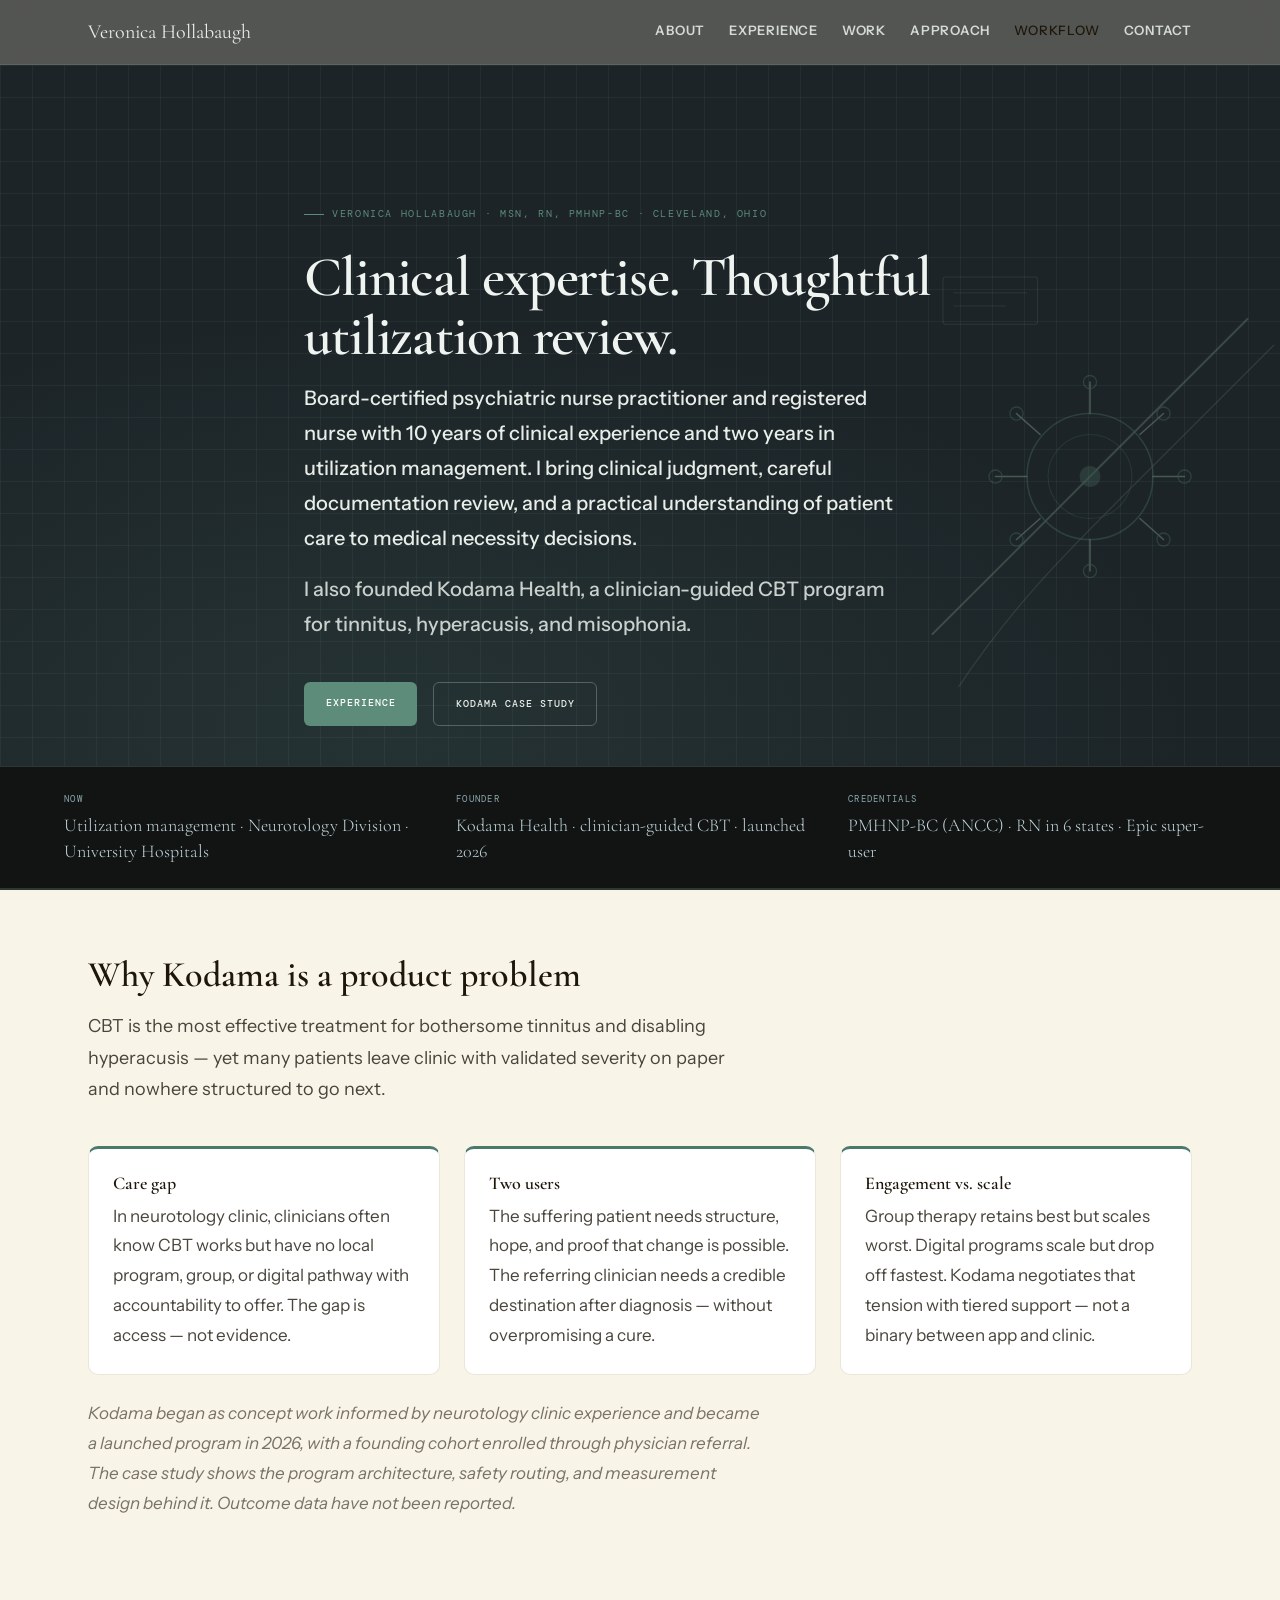
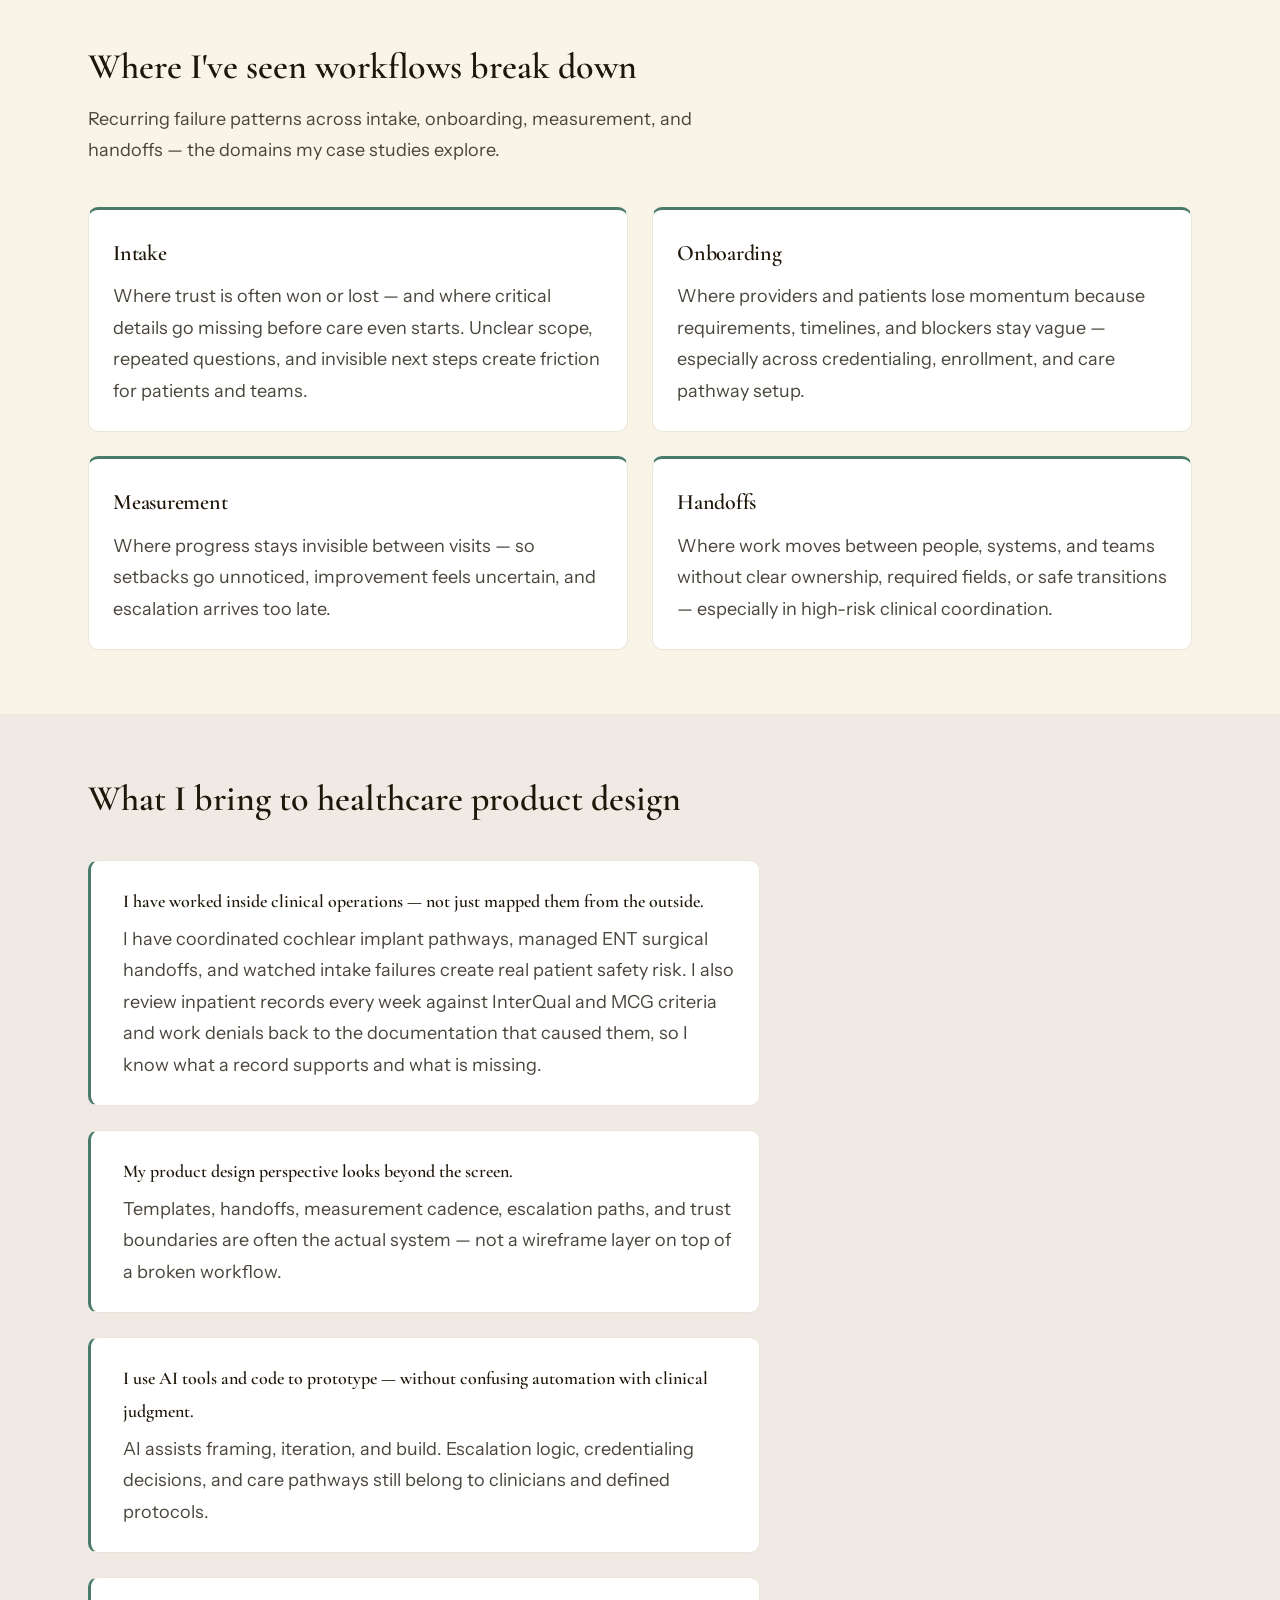
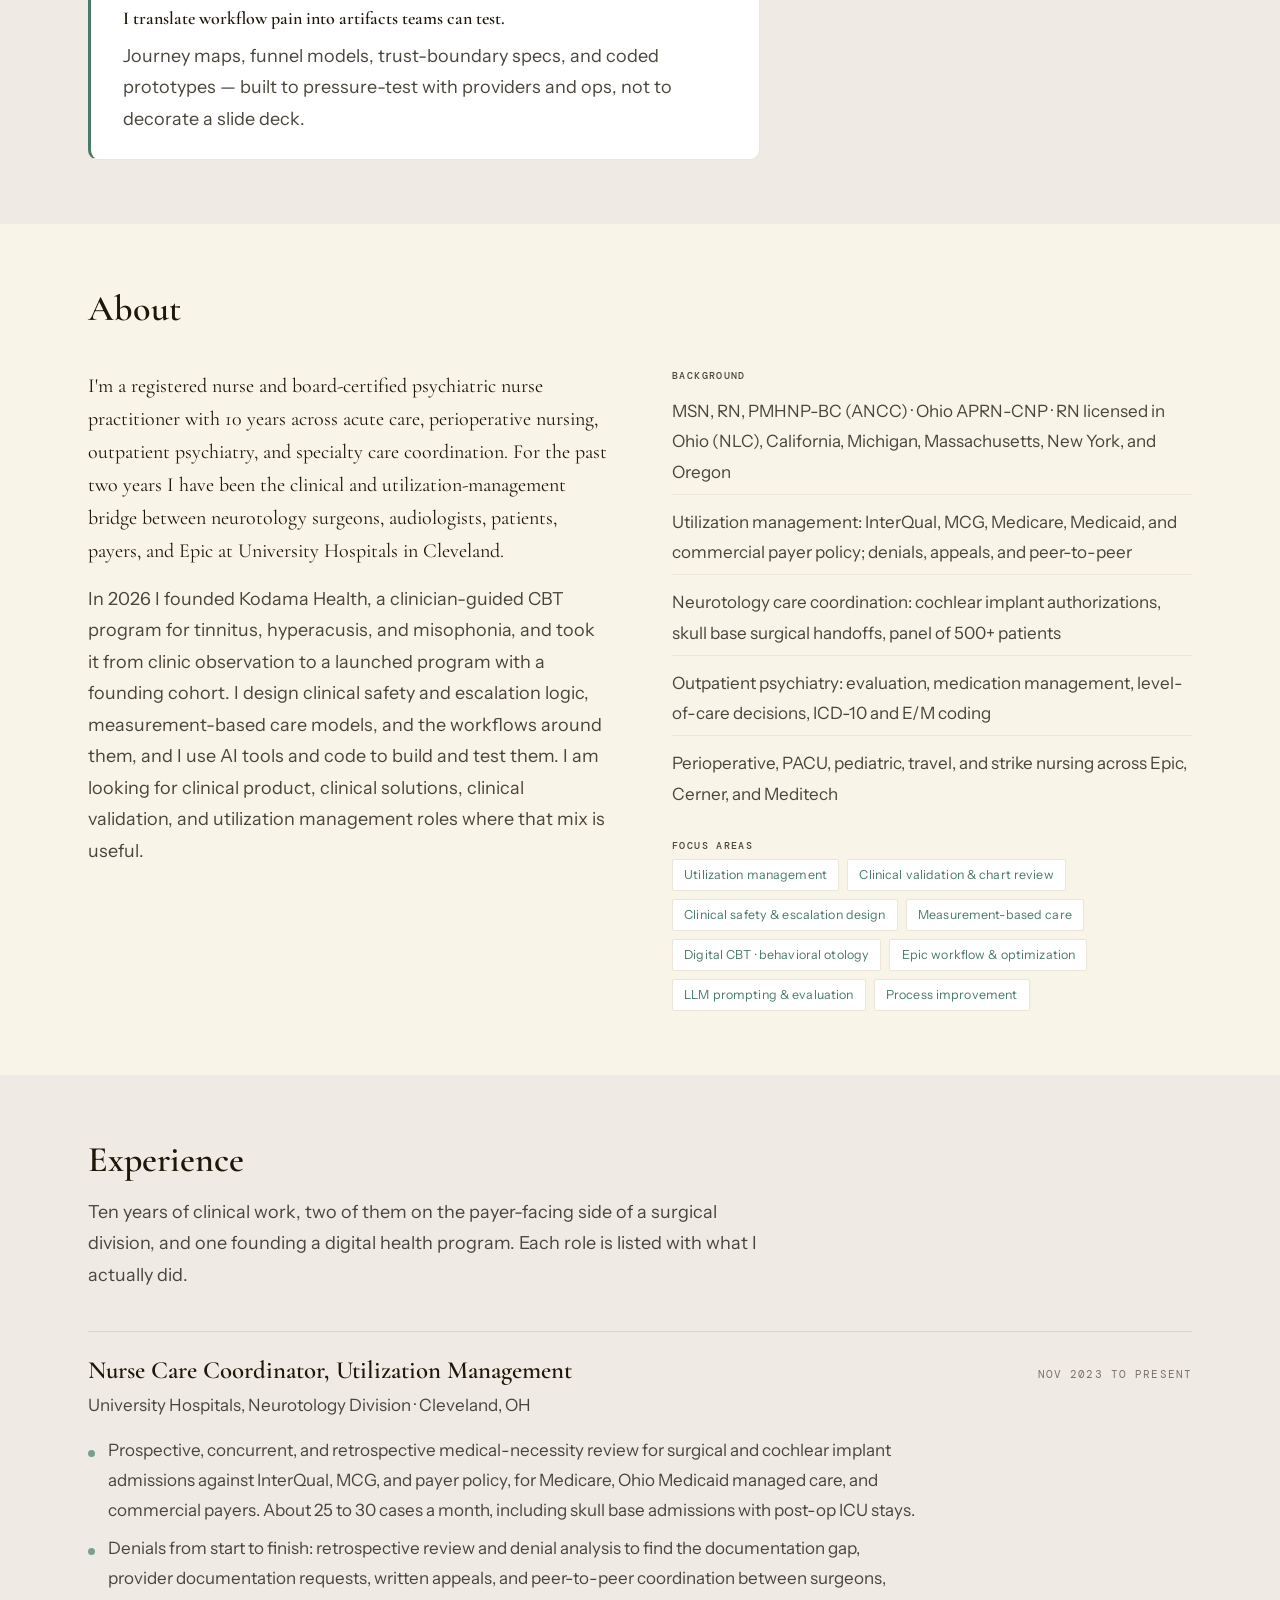
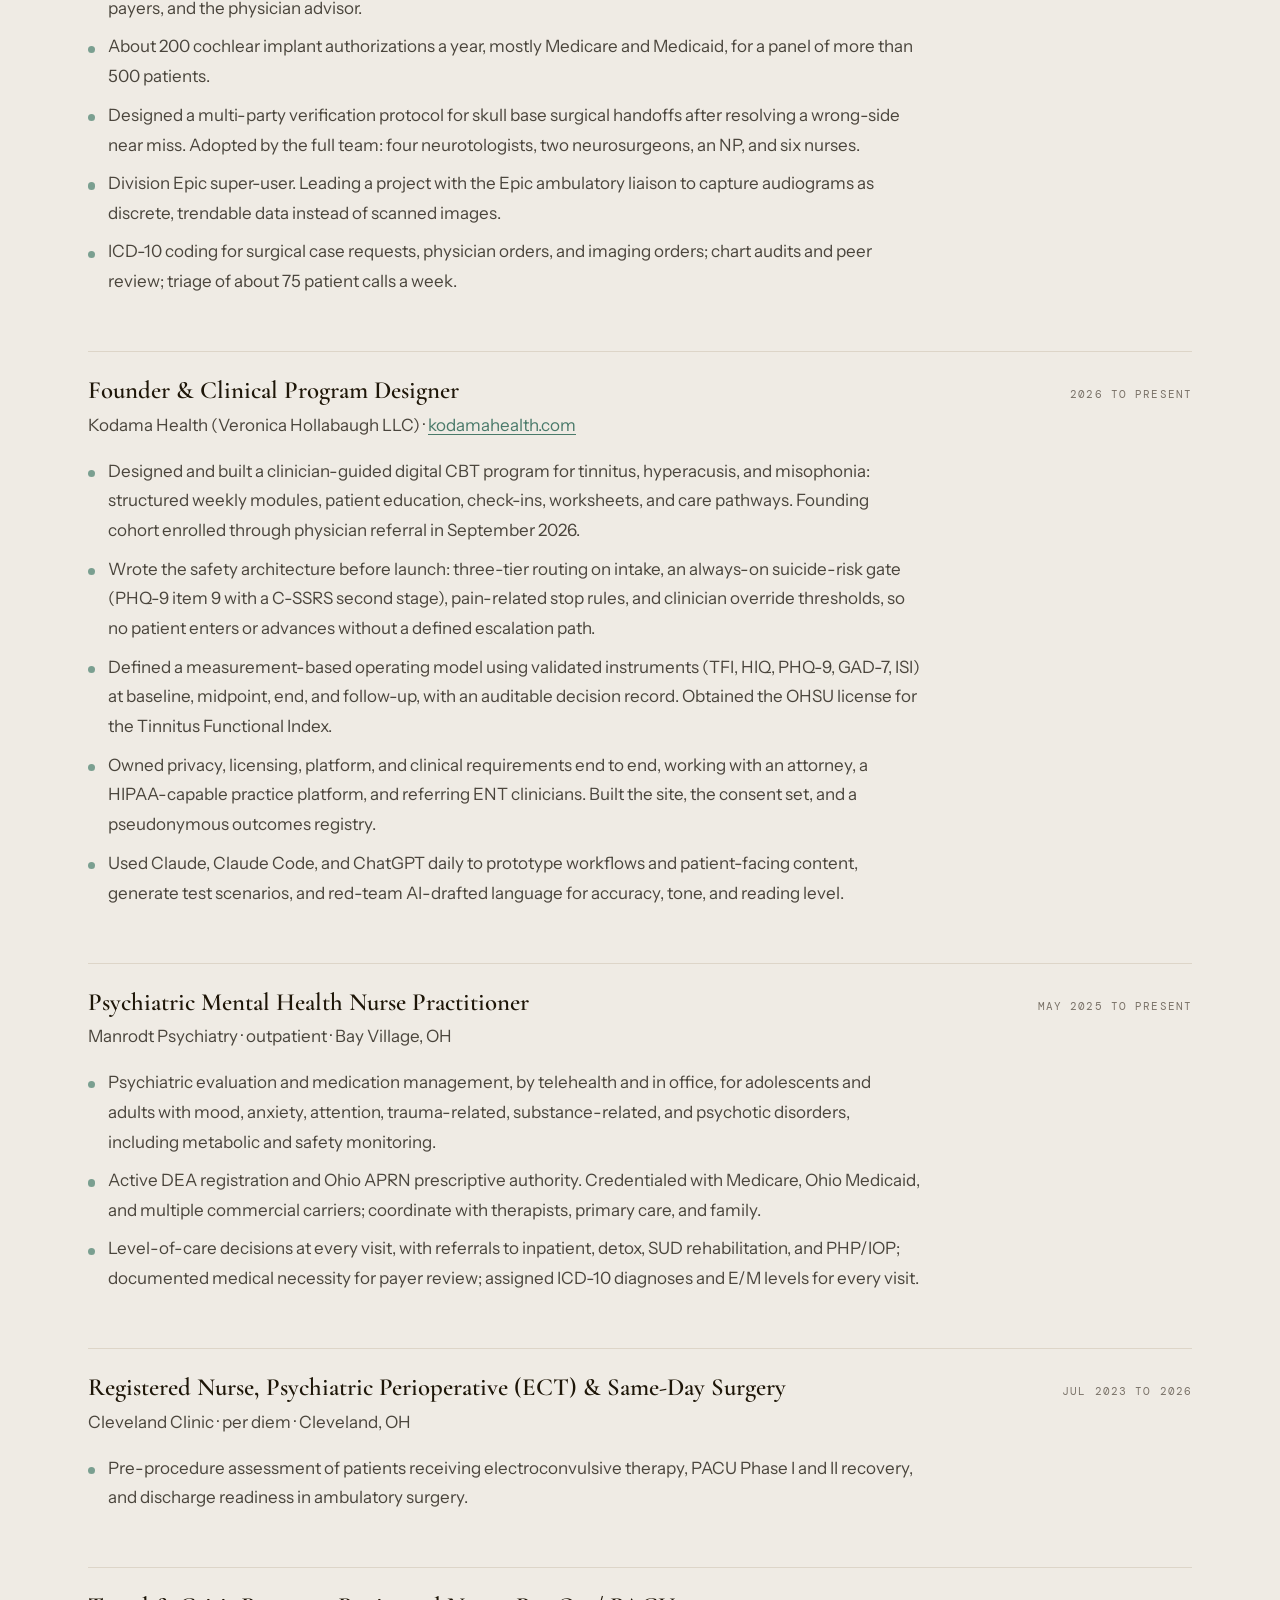
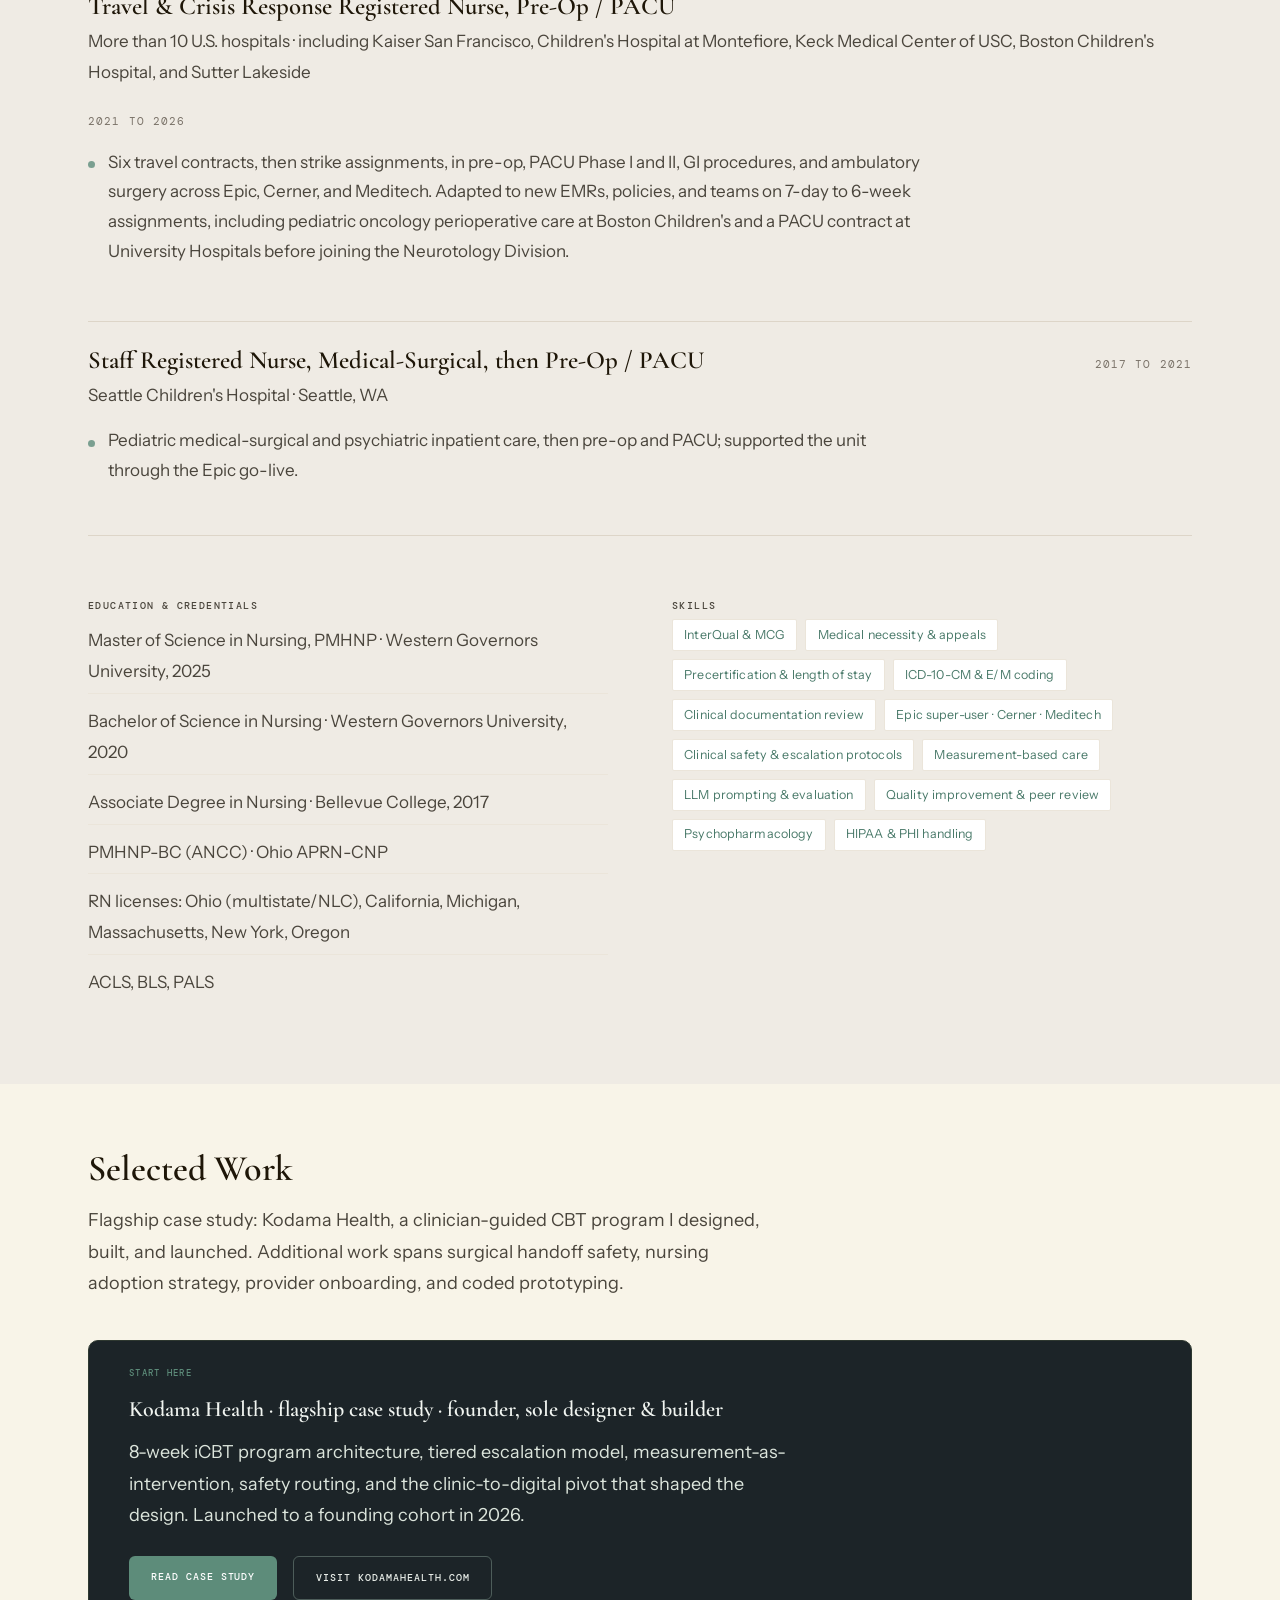
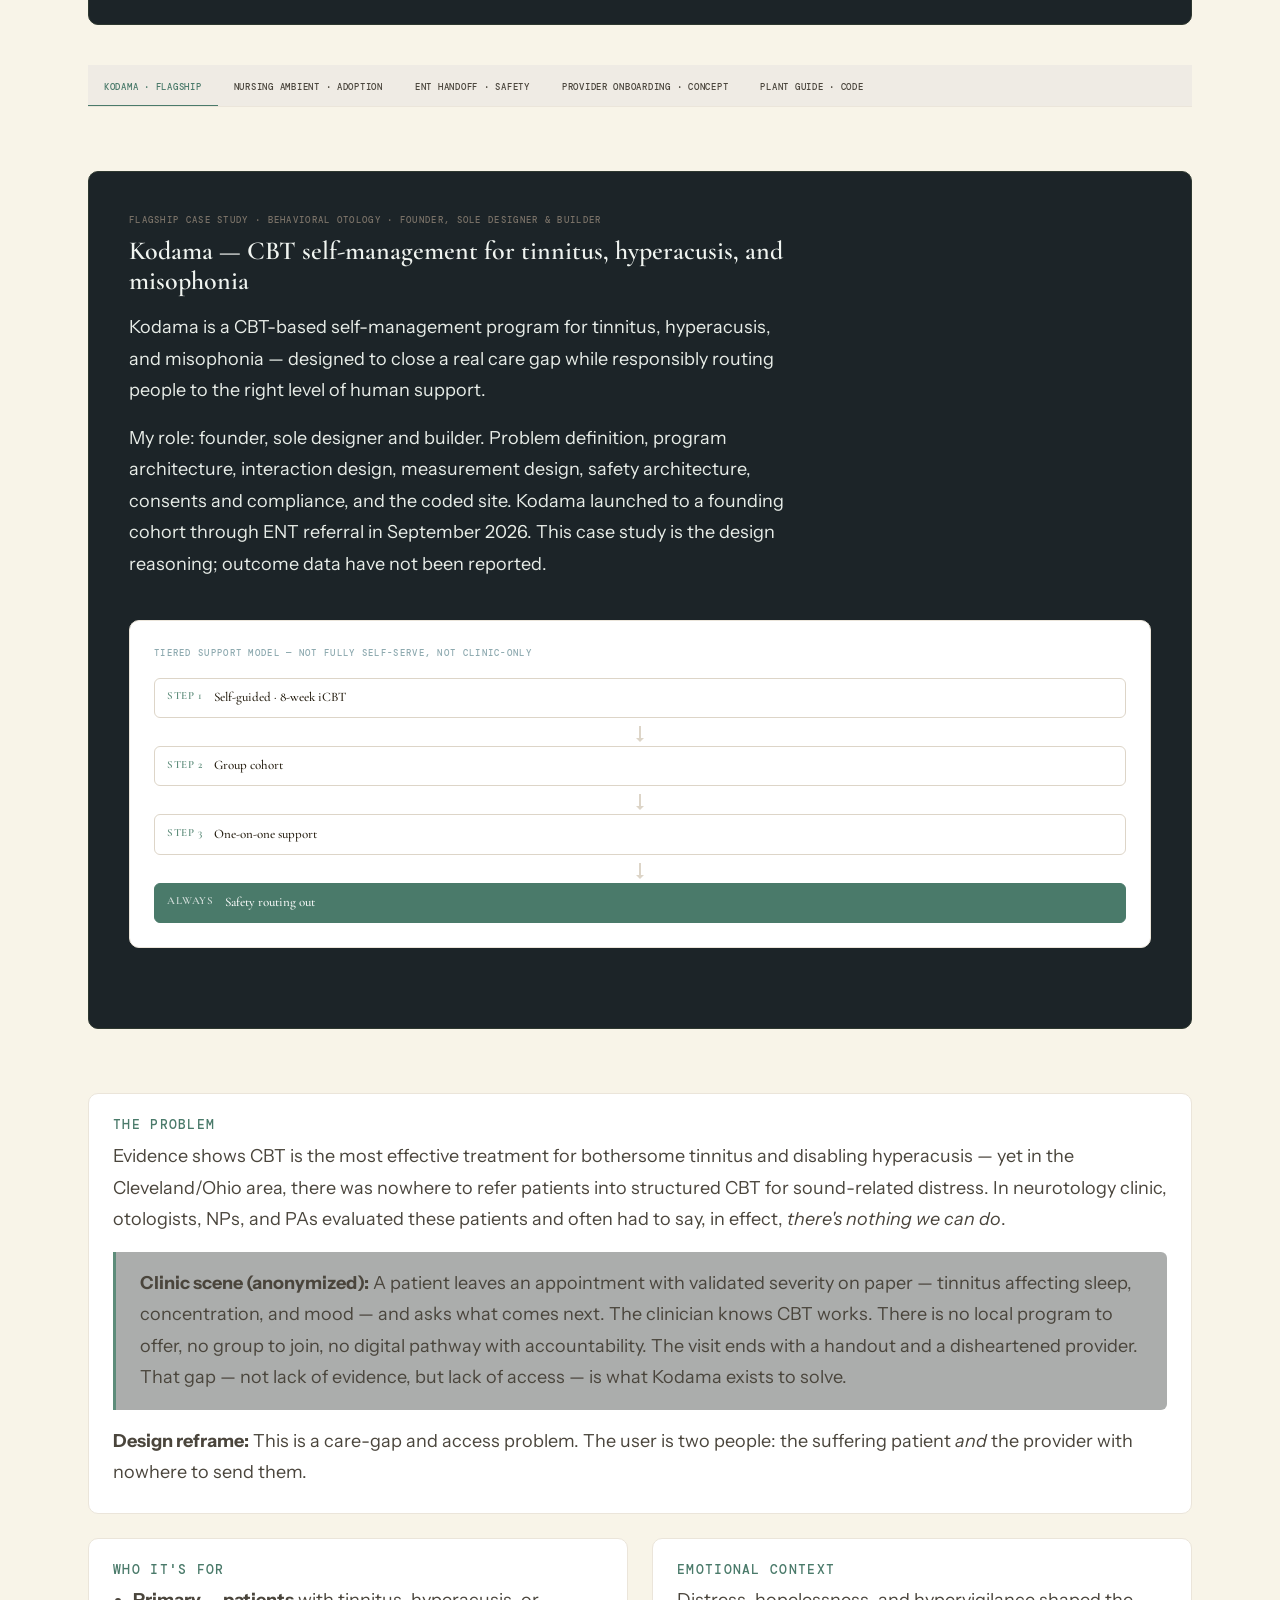
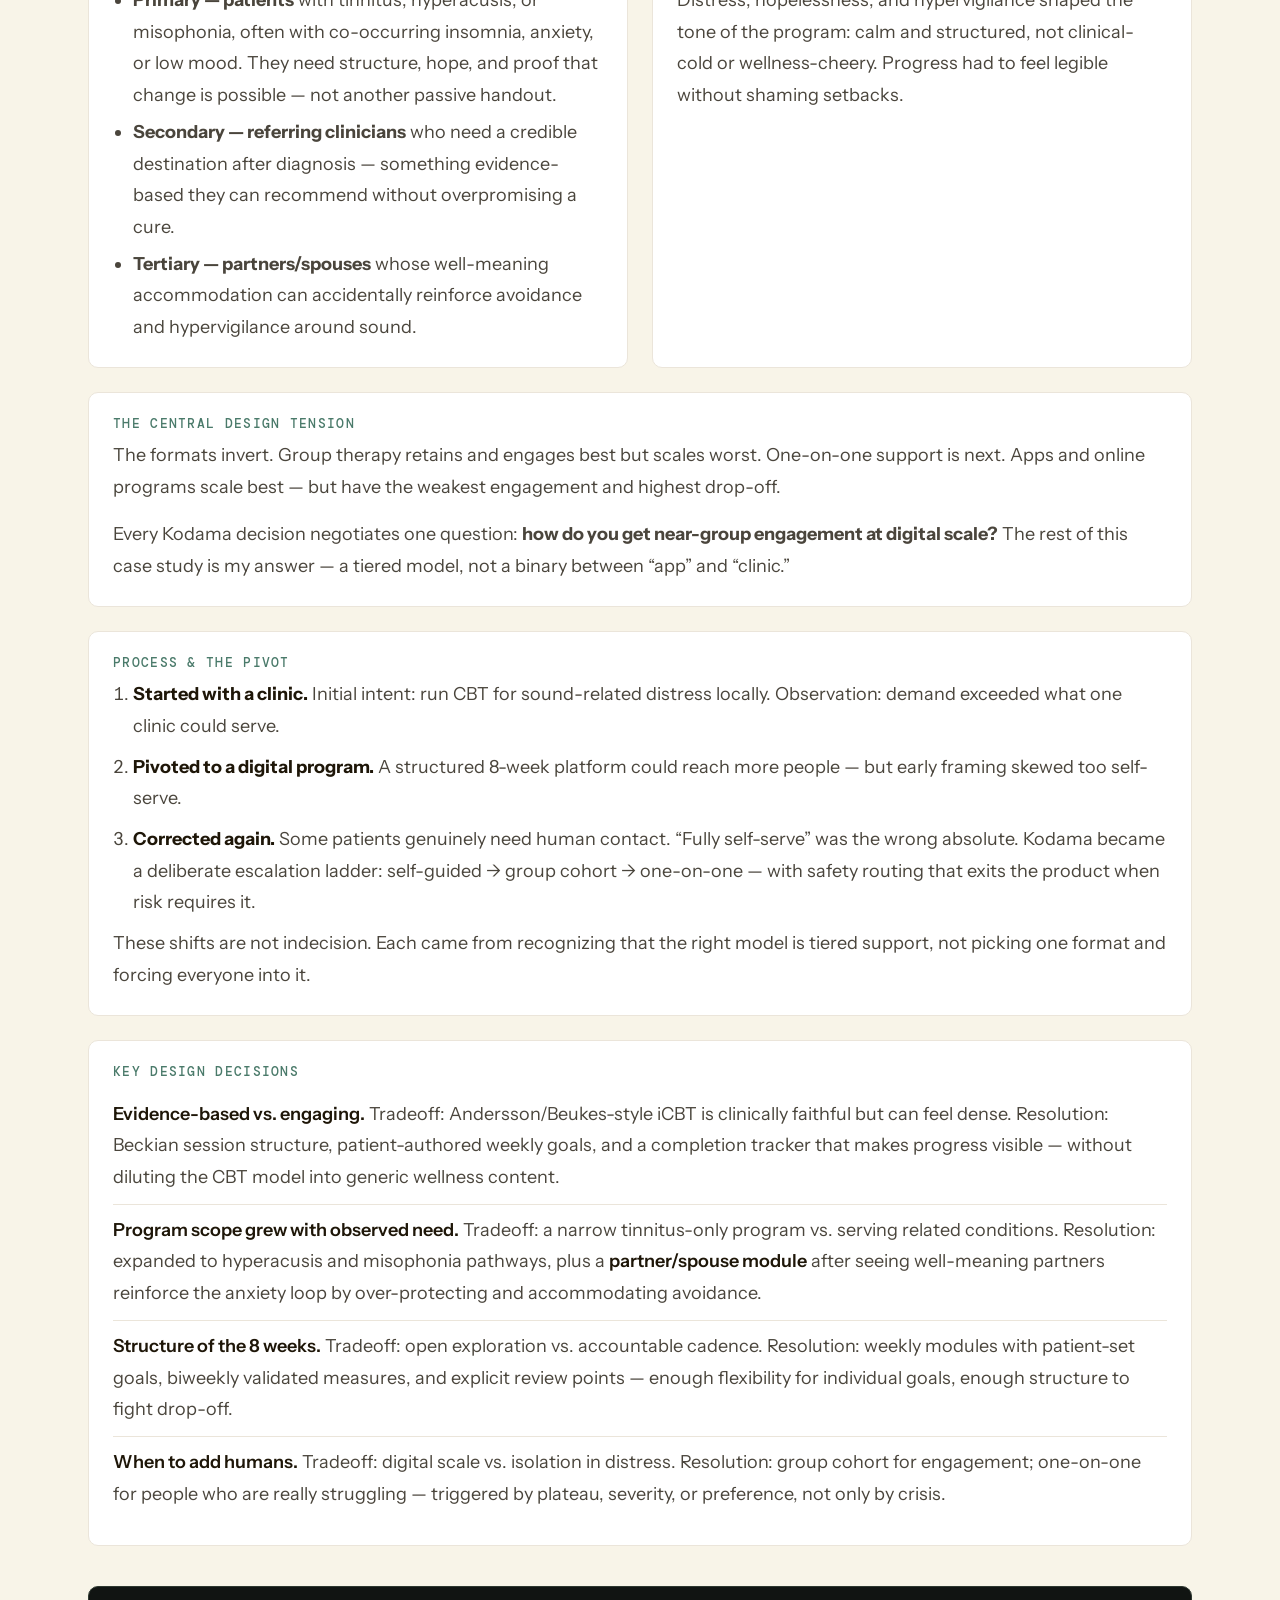
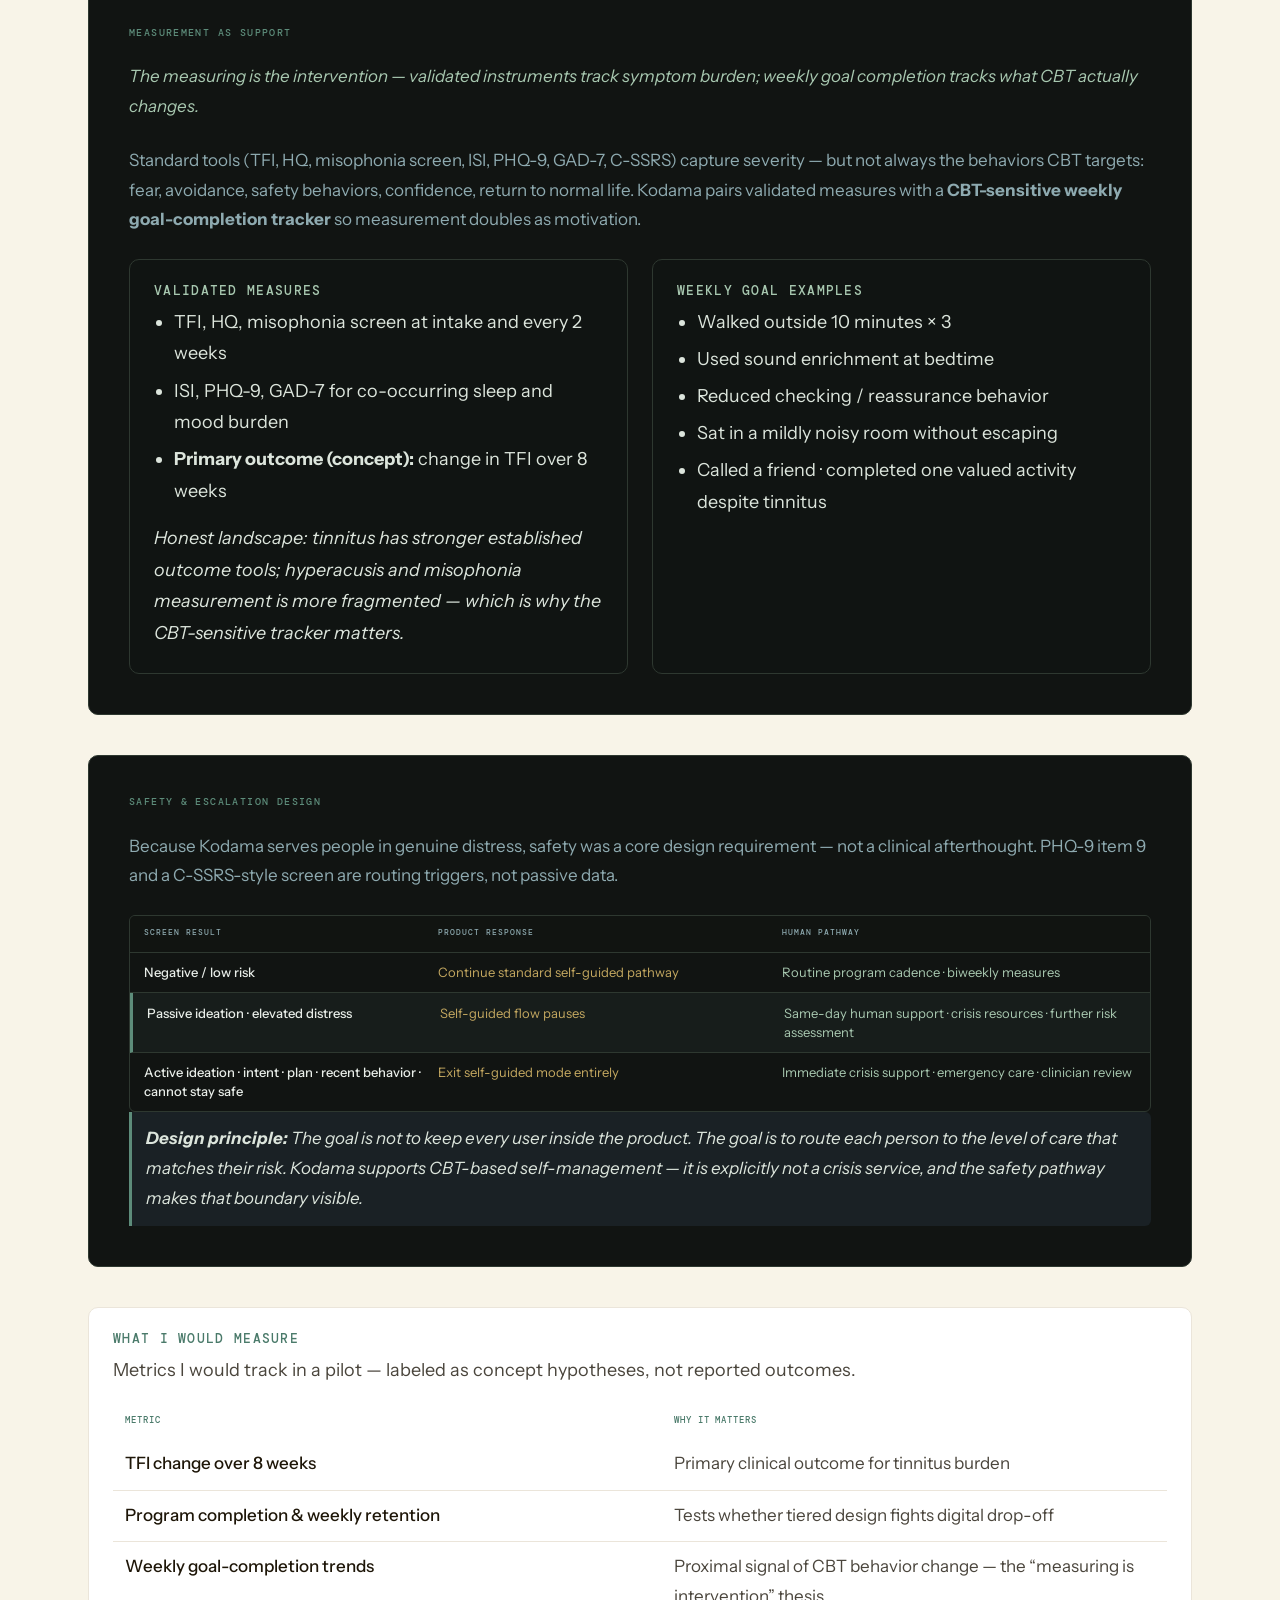
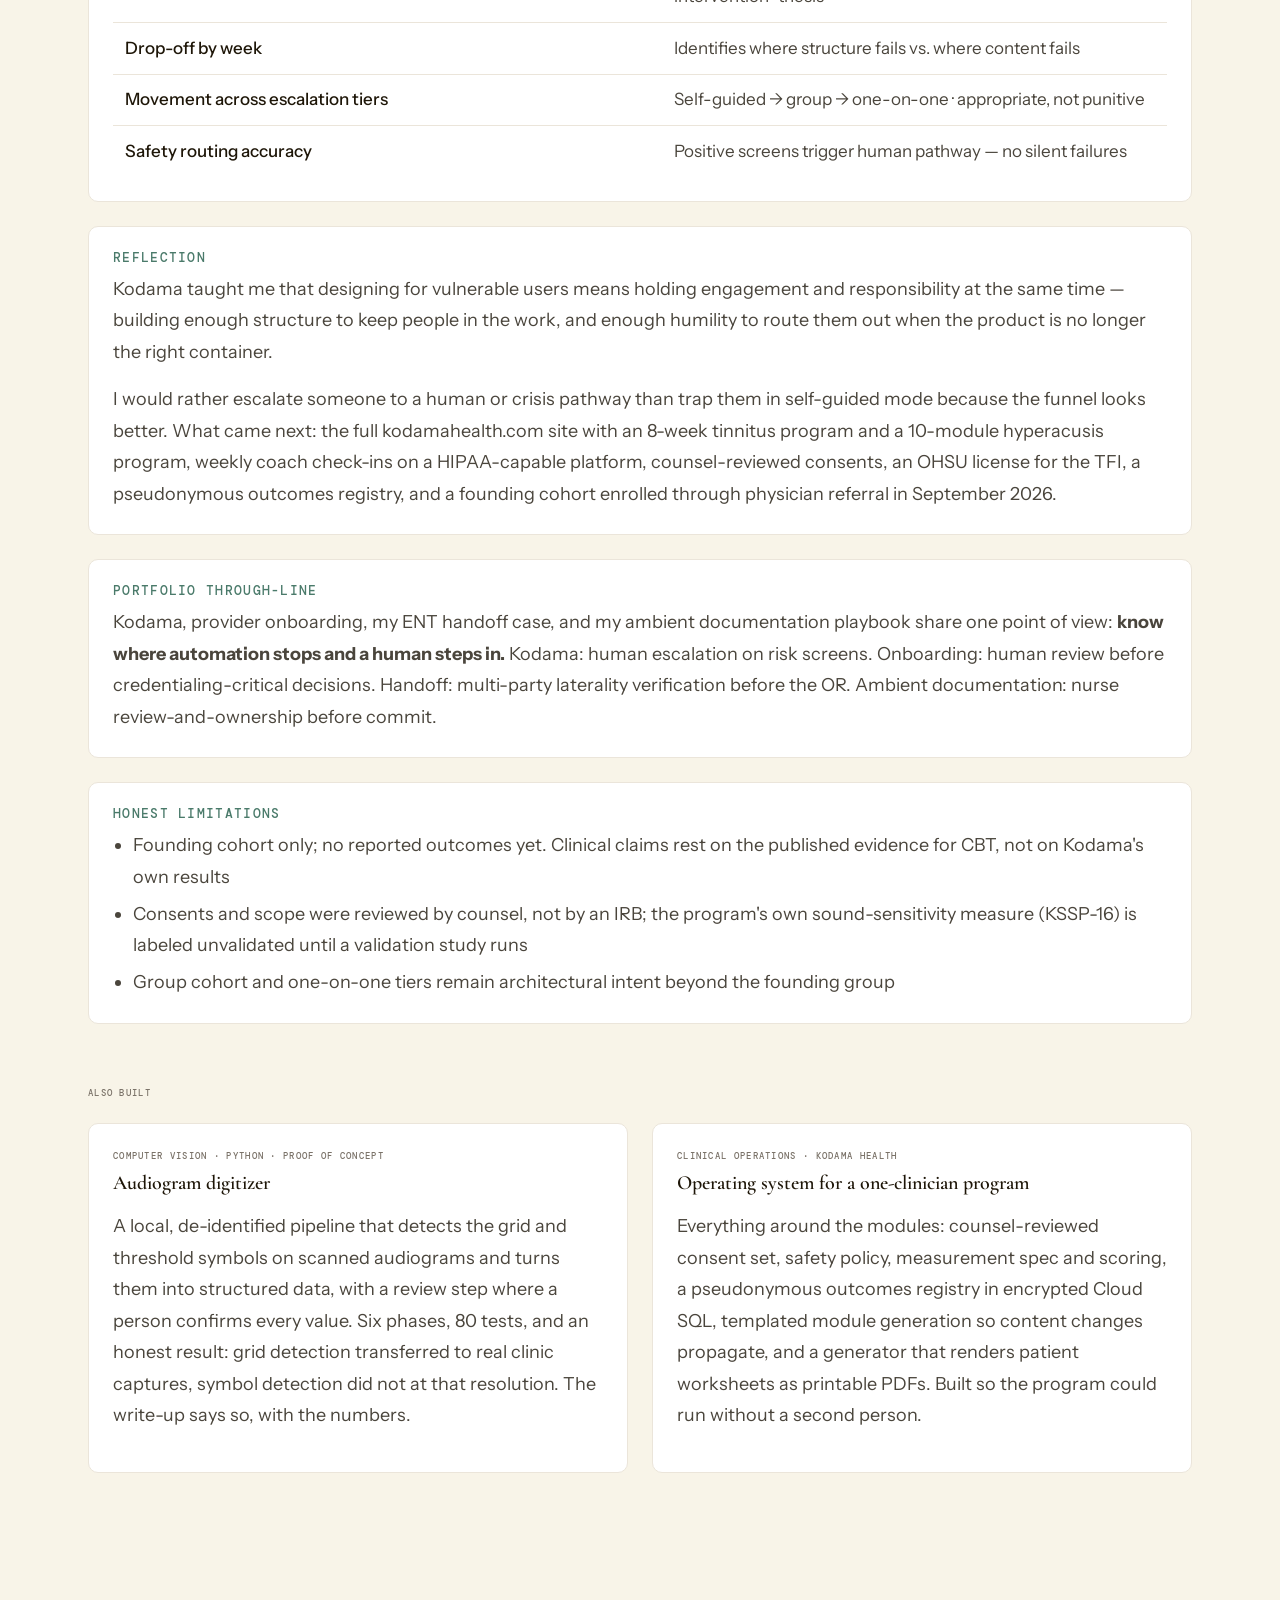
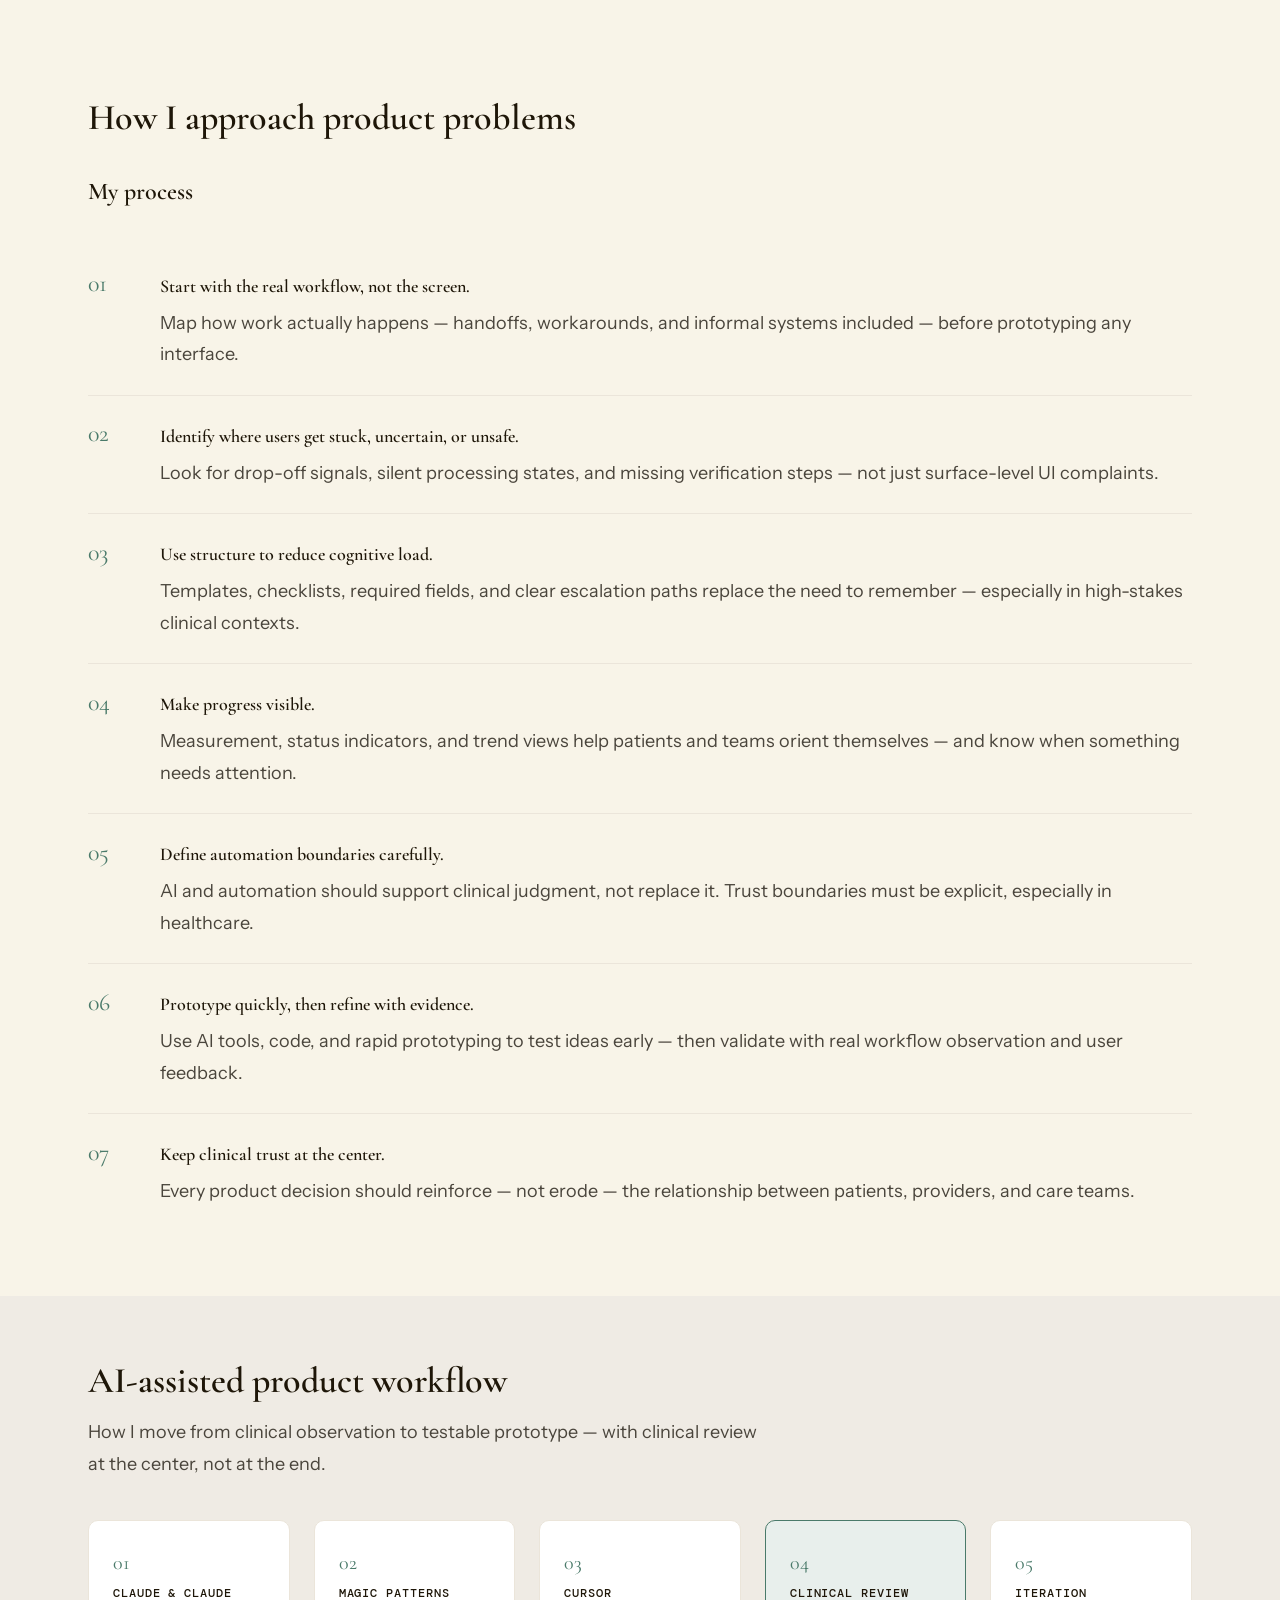
==== commit 67896f9e: "Hero copy from Veronica; add Career-folder resume details - Hero: Clinical expertise. Thoughtful uti" ====
--- a/index.html
+++ b/index.html
@@ -69,8 +69,9 @@
 
       <div class="container hero-inner">
         <div class="specimen-tag">Veronica Hollabaugh · MSN, RN, PMHNP-BC · Cleveland, Ohio</div>
-        <h1 id="hero-heading">Clinician who builds. Utilization reviewer who reads charts the way payers do.</h1>
-        <p class="hero-lead">Board-certified psychiatric nurse practitioner and registered nurse with 10 years of clinical experience, two years of utilization management in a neurotology division, and a founder's record of designing, building, and launching Kodama Health, a clinician-guided CBT program for tinnitus, hyperacusis, and misophonia.</p>
+        <h1 id="hero-heading">Clinical expertise. Thoughtful utilization review.</h1>
+        <p class="hero-lead">Board-certified psychiatric nurse practitioner and registered nurse with 10 years of clinical experience and two years in utilization management. I bring clinical judgment, careful documentation review, and a practical understanding of patient care to medical necessity decisions.</p>
+        <p class="hero-lead hero-lead-secondary">I also founded Kodama Health, a clinician-guided CBT program for tinnitus, hyperacusis, and misophonia.</p>
         <div class="hero-actions">
           <a class="btn btn-primary btn-on-dark" href="#experience">Experience</a>
           <a class="btn btn-secondary btn-on-dark" href="#case-attune">Kodama case study</a>
@@ -261,10 +262,11 @@
                 <h3 class="exp-role">Psychiatric Mental Health Nurse Practitioner</h3>
                 <p class="exp-org">Manrodt Psychiatry · outpatient · Bay Village, OH</p>
               </div>
-              <p class="exp-dates">2025 to Sept 2026</p>
+              <p class="exp-dates">May 2025 to present</p>
             </div>
             <ul class="exp-bullets">
               <li>Psychiatric evaluation and medication management, by telehealth and in office, for adolescents and adults with mood, anxiety, attention, trauma-related, substance-related, and psychotic disorders, including metabolic and safety monitoring.</li>
+              <li>Active DEA registration and Ohio APRN prescriptive authority. Credentialed with Medicare, Ohio Medicaid, and multiple commercial carriers; coordinate with therapists, primary care, and family.</li>
               <li>Level-of-care decisions at every visit, with referrals to inpatient, detox, SUD rehabilitation, and PHP/IOP; documented medical necessity for payer review; assigned ICD-10 diagnoses and E/M levels for every visit.</li>
             </ul>
           </li>
@@ -286,12 +288,12 @@
             <div class="exp-head">
               <div>
                 <h3 class="exp-role">Travel &amp; Crisis Response Registered Nurse, Pre-Op / PACU</h3>
-                <p class="exp-org">Nationwide · including Keck USC, Montefiore, and Kaiser San Francisco</p>
+                <p class="exp-org">More than 10 U.S. hospitals · including Kaiser San Francisco, Children's Hospital at Montefiore, Keck Medical Center of USC, Boston Children's Hospital, and Sutter Lakeside</p>
               </div>
               <p class="exp-dates">2021 to 2026</p>
             </div>
             <ul class="exp-bullets">
-              <li>Six travel contracts, then strike assignments, in pre-op, PACU, and ambulatory surgery across Epic, Cerner, and Meditech.</li>
+              <li>Six travel contracts, then strike assignments, in pre-op, PACU Phase I and II, GI procedures, and ambulatory surgery across Epic, Cerner, and Meditech. Adapted to new EMRs, policies, and teams on 7-day to 6-week assignments, including pediatric oncology perioperative care at Boston Children's and a PACU contract at University Hospitals before joining the Neurotology Division.</li>
             </ul>
           </li>
 
@@ -304,7 +306,7 @@
               <p class="exp-dates">2017 to 2021</p>
             </div>
             <ul class="exp-bullets">
-              <li>Acute and perioperative pediatric care; supported the unit through the Epic go-live.</li>
+              <li>Pediatric medical-surgical and psychiatric inpatient care, then pre-op and PACU; supported the unit through the Epic go-live.</li>
             </ul>
           </li>
         </ol>
@@ -315,6 +317,7 @@
             <ul class="detail-list">
               <li>Master of Science in Nursing, PMHNP · Western Governors University, 2025</li>
               <li>Bachelor of Science in Nursing · Western Governors University, 2020</li>
+              <li>Associate Degree in Nursing · Bellevue College, 2017</li>
               <li>PMHNP-BC (ANCC) · Ohio APRN-CNP</li>
               <li>RN licenses: Ohio (multistate/NLC), California, Michigan, Massachusetts, New York, Oregon</li>
               <li>ACLS, BLS, PALS</li>
--- a/styles.css
+++ b/styles.css
@@ -3972,3 +3972,12 @@
     font-size: 1.35rem;
   }
 }
+
+.hero-dark .hero-lead:has(+ .hero-lead-secondary) {
+  margin-bottom: var(--space-sm);
+}
+
+.hero-dark .hero-lead-secondary {
+  margin-top: 0;
+  opacity: 0.85;
+}
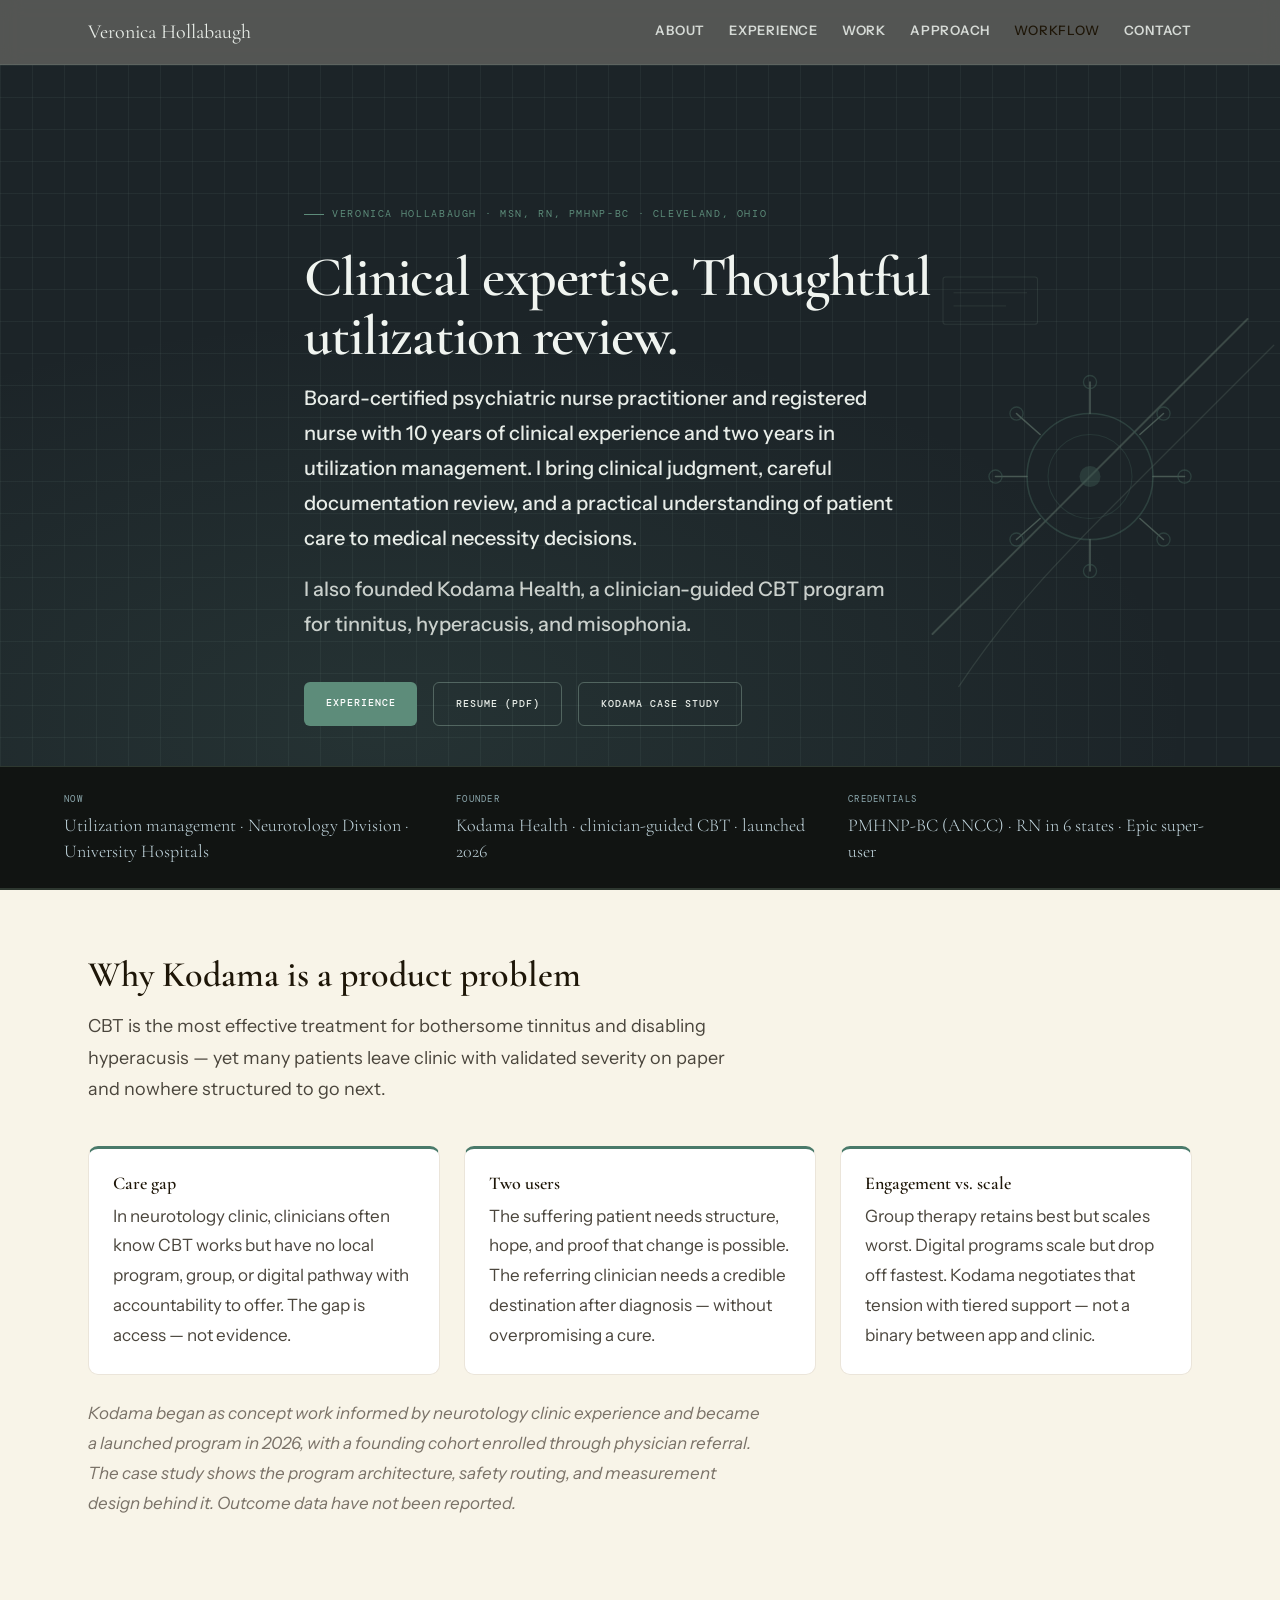
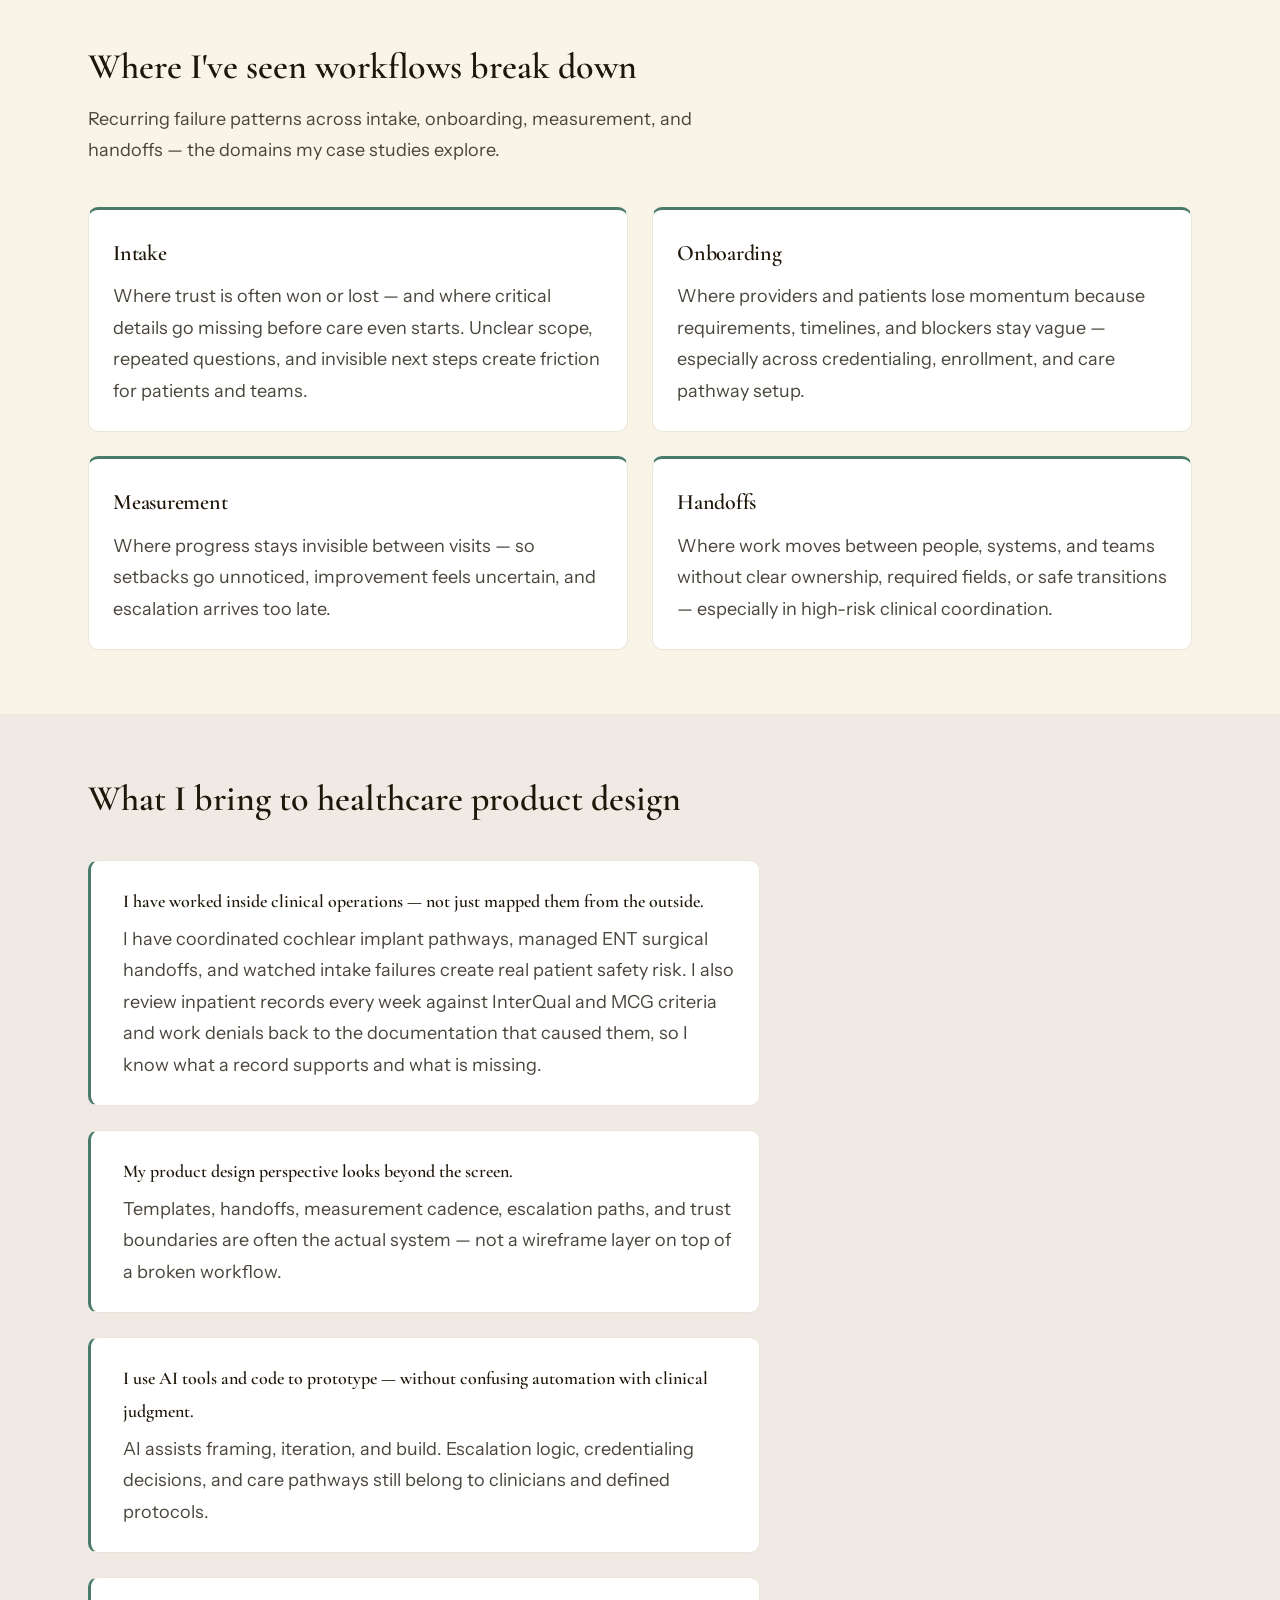
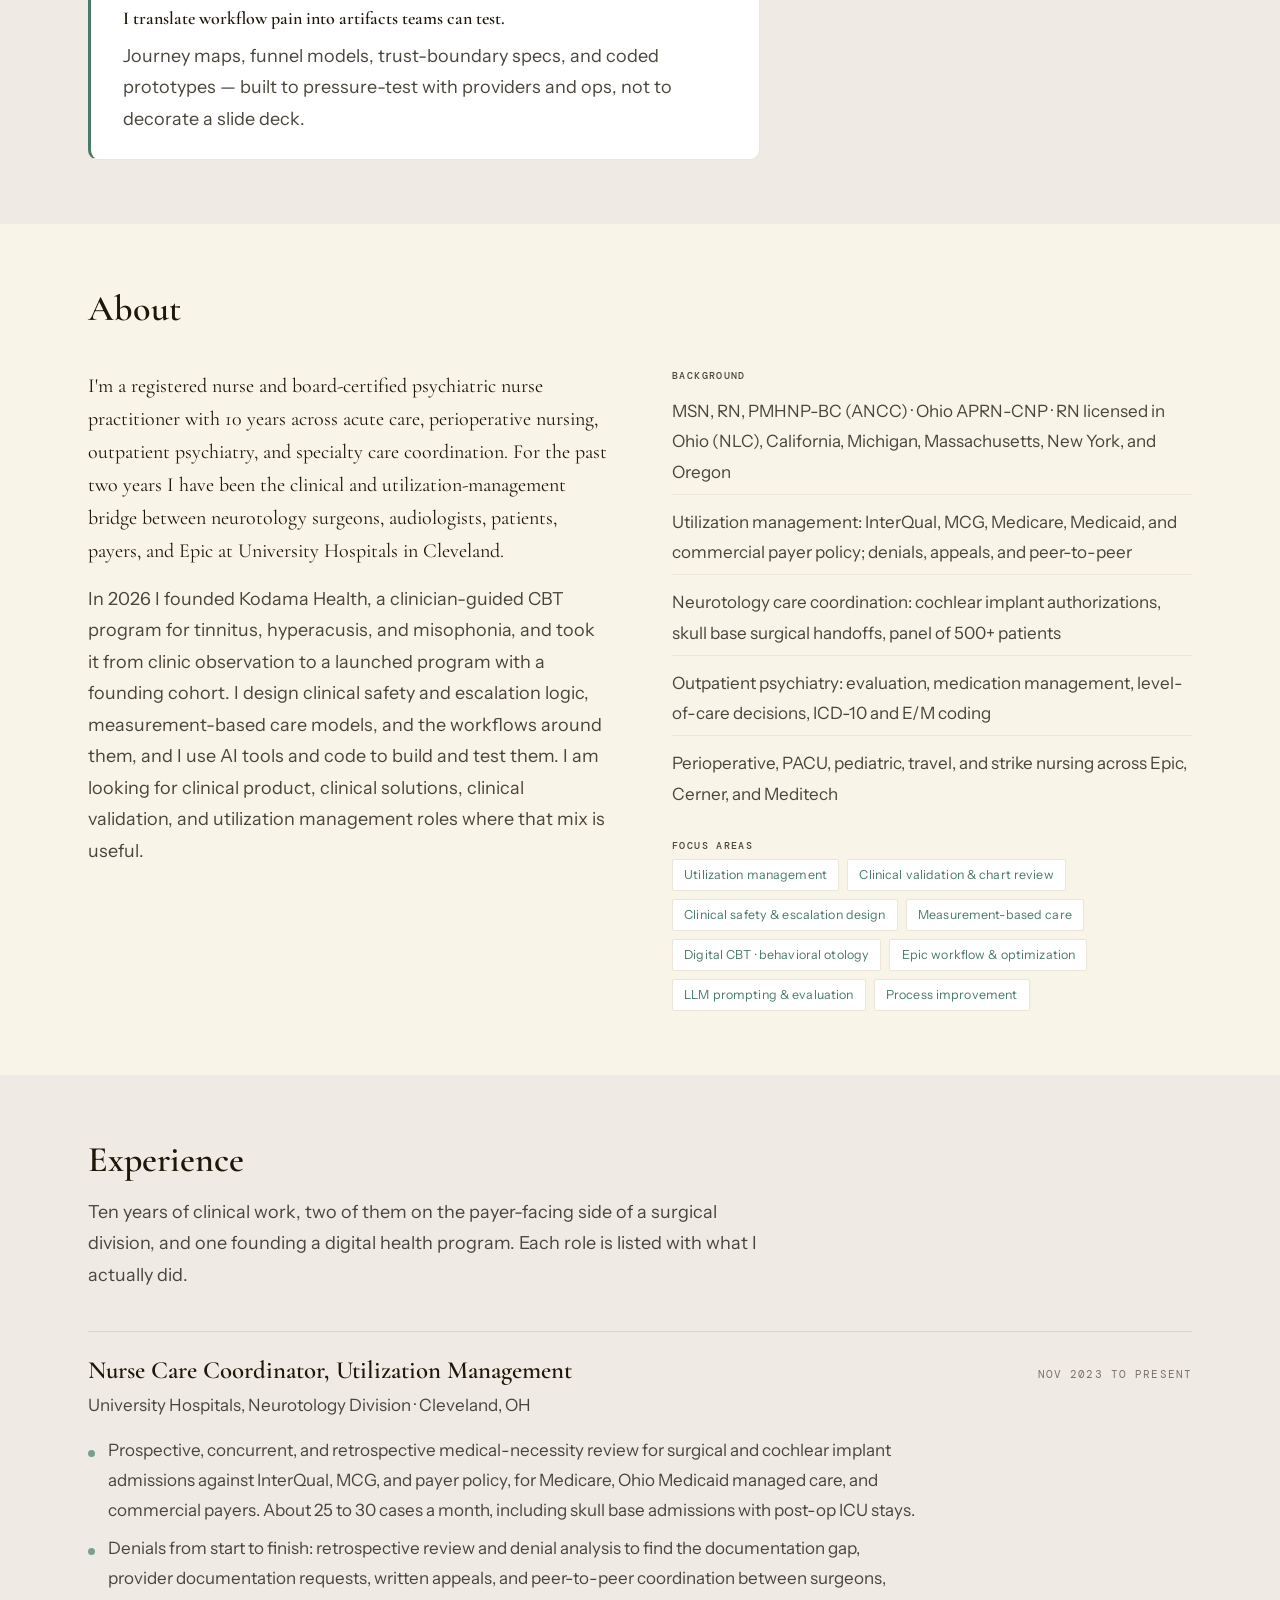
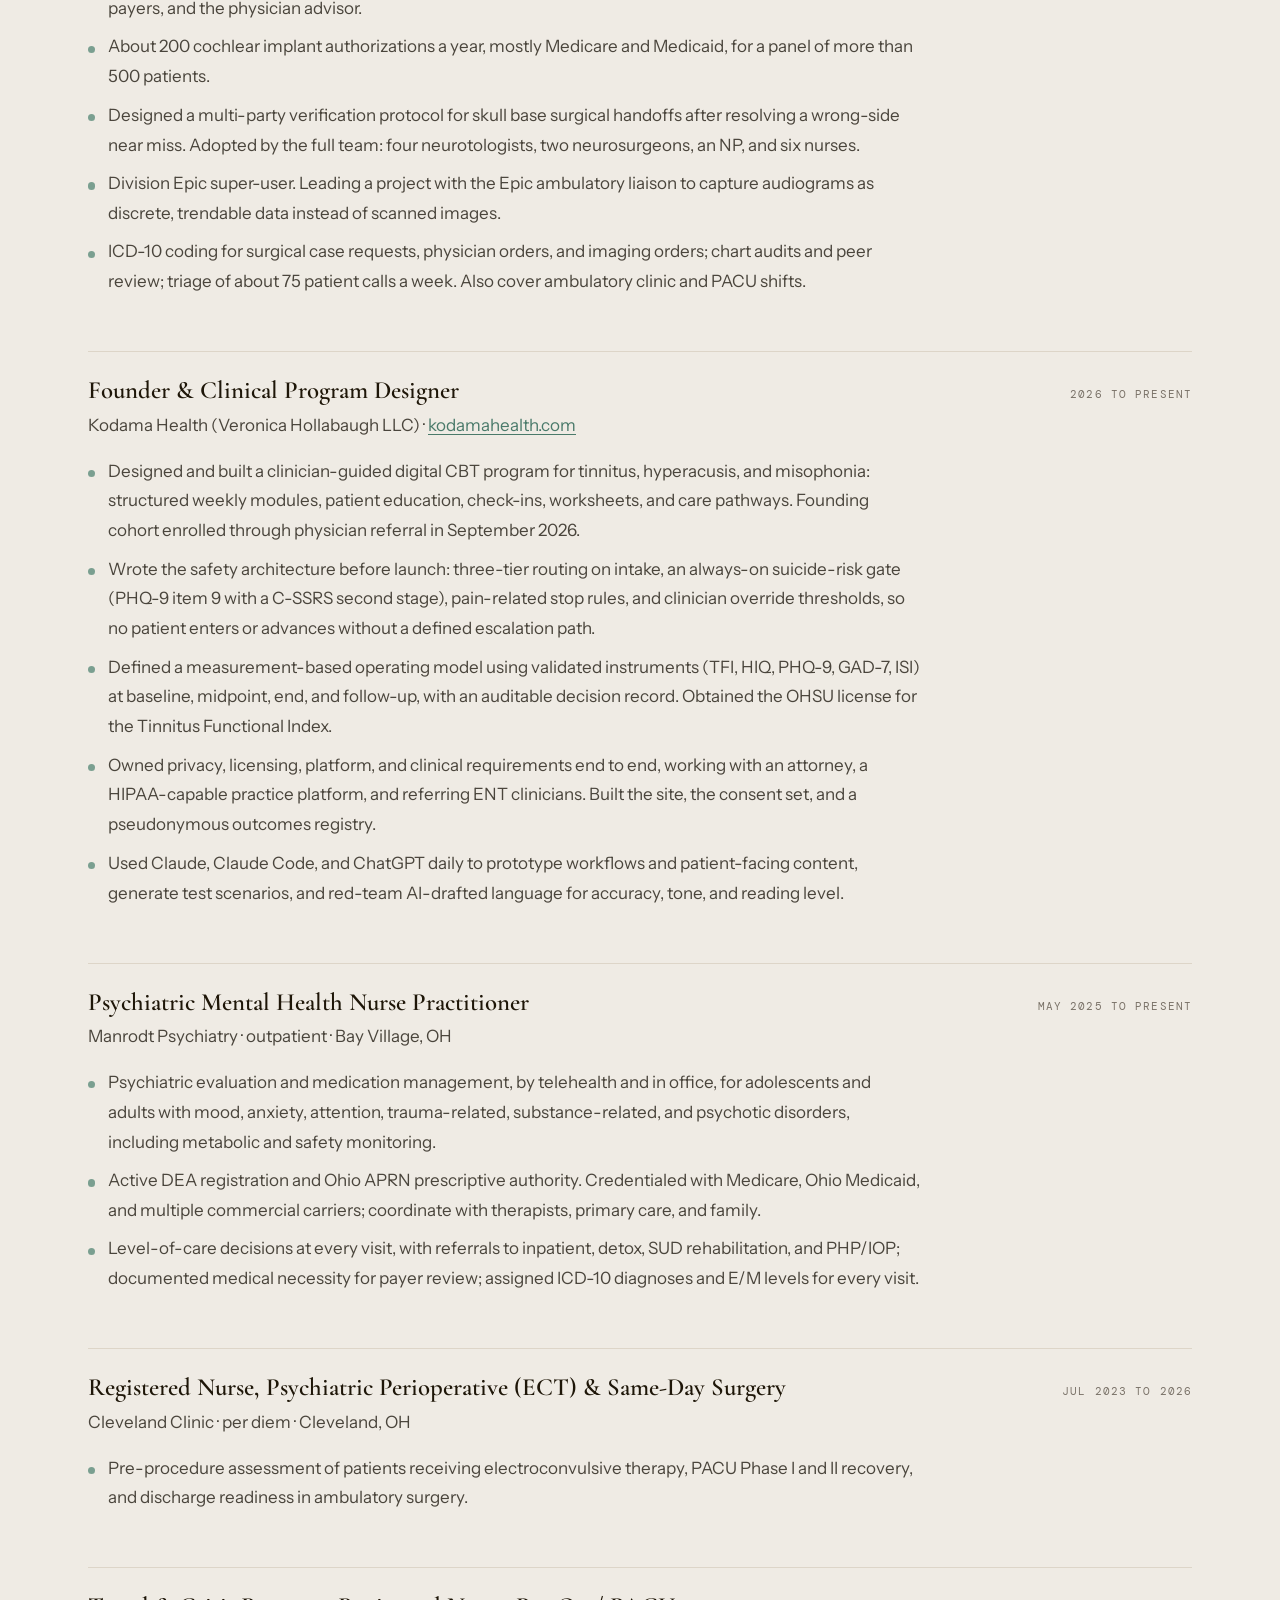
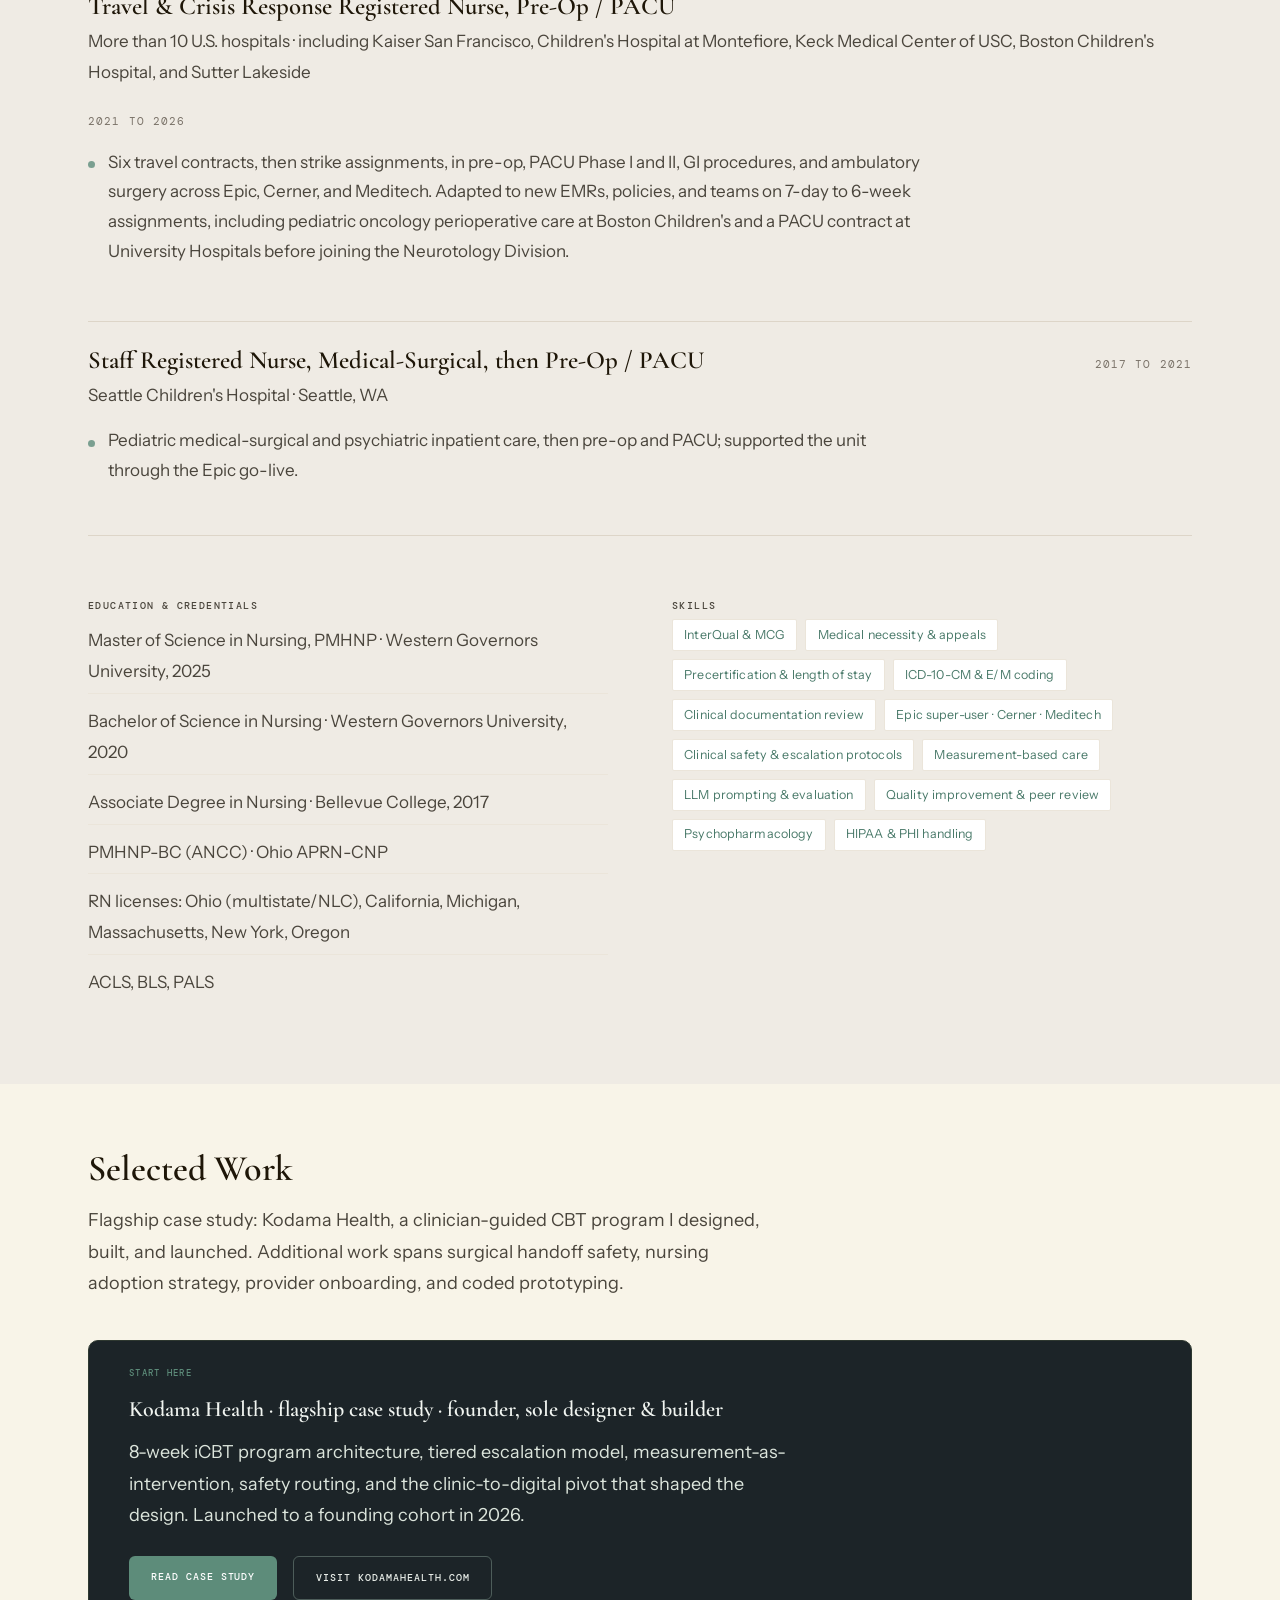
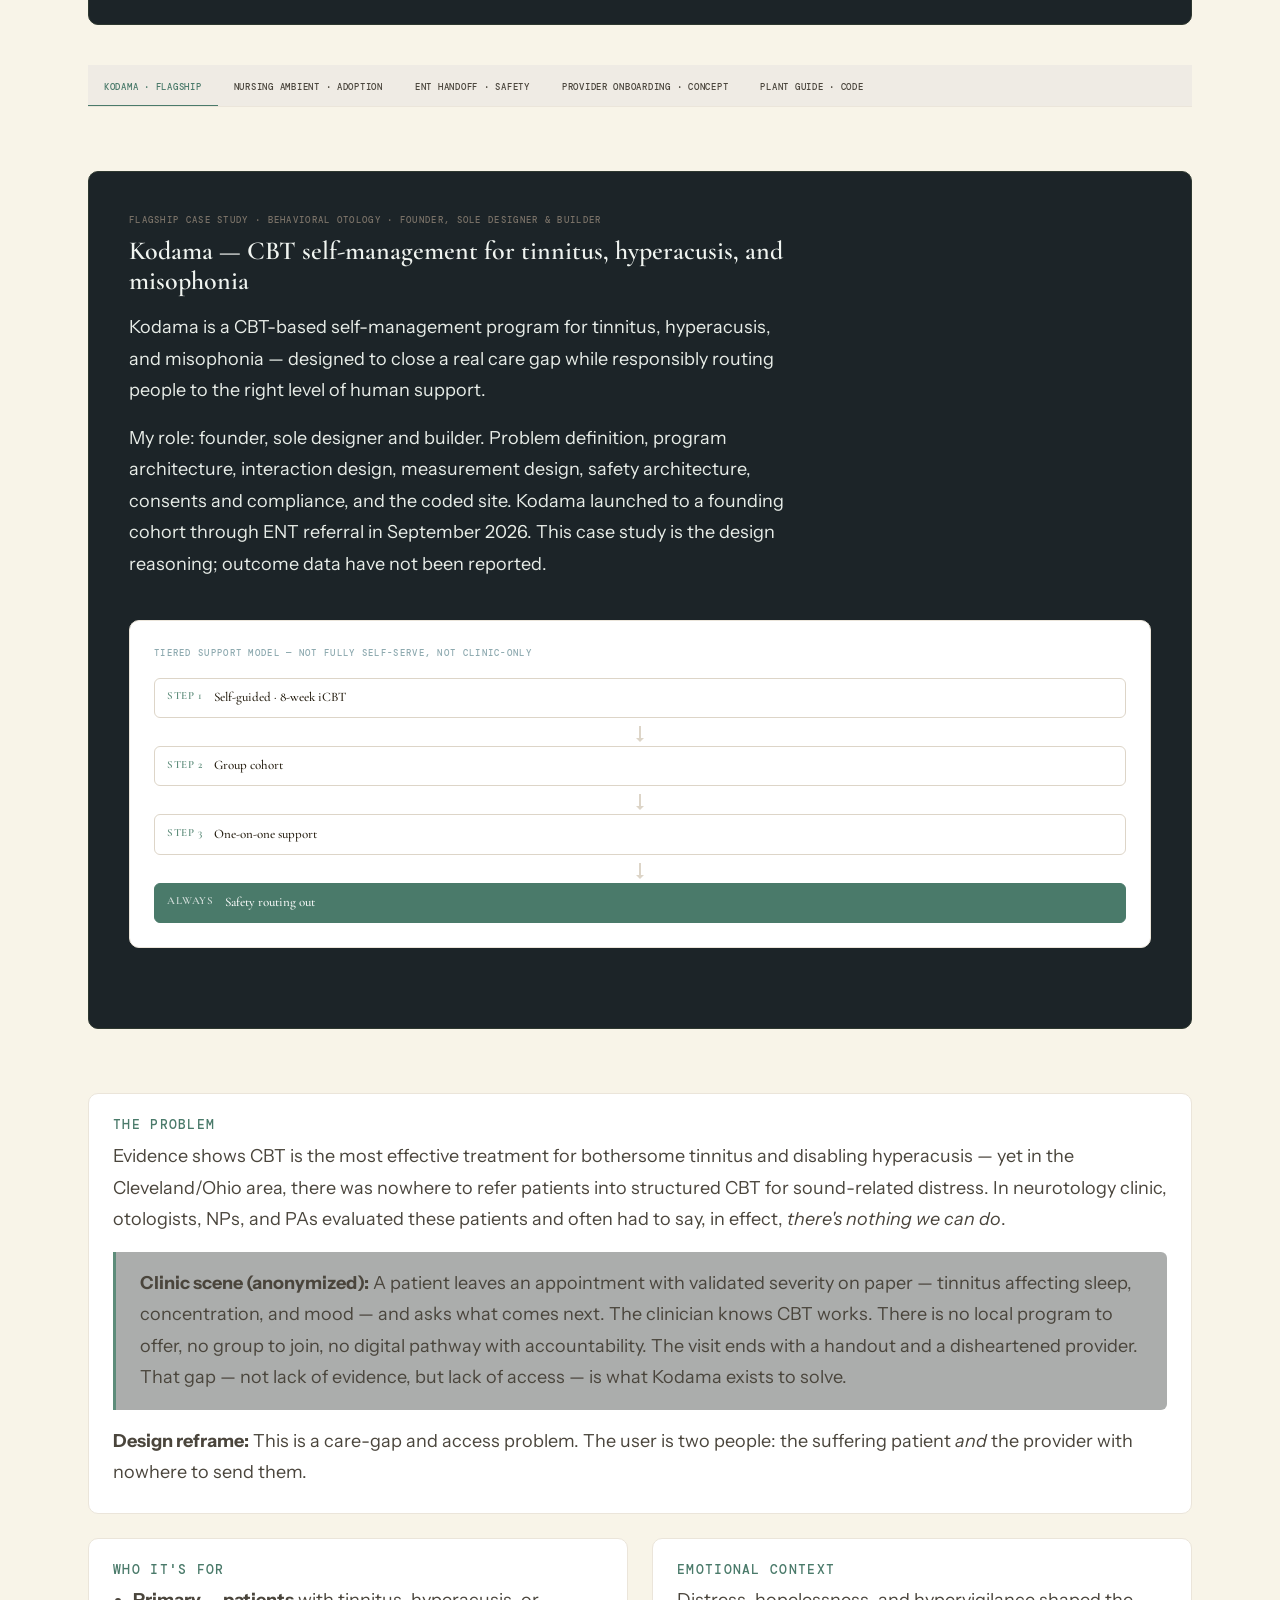
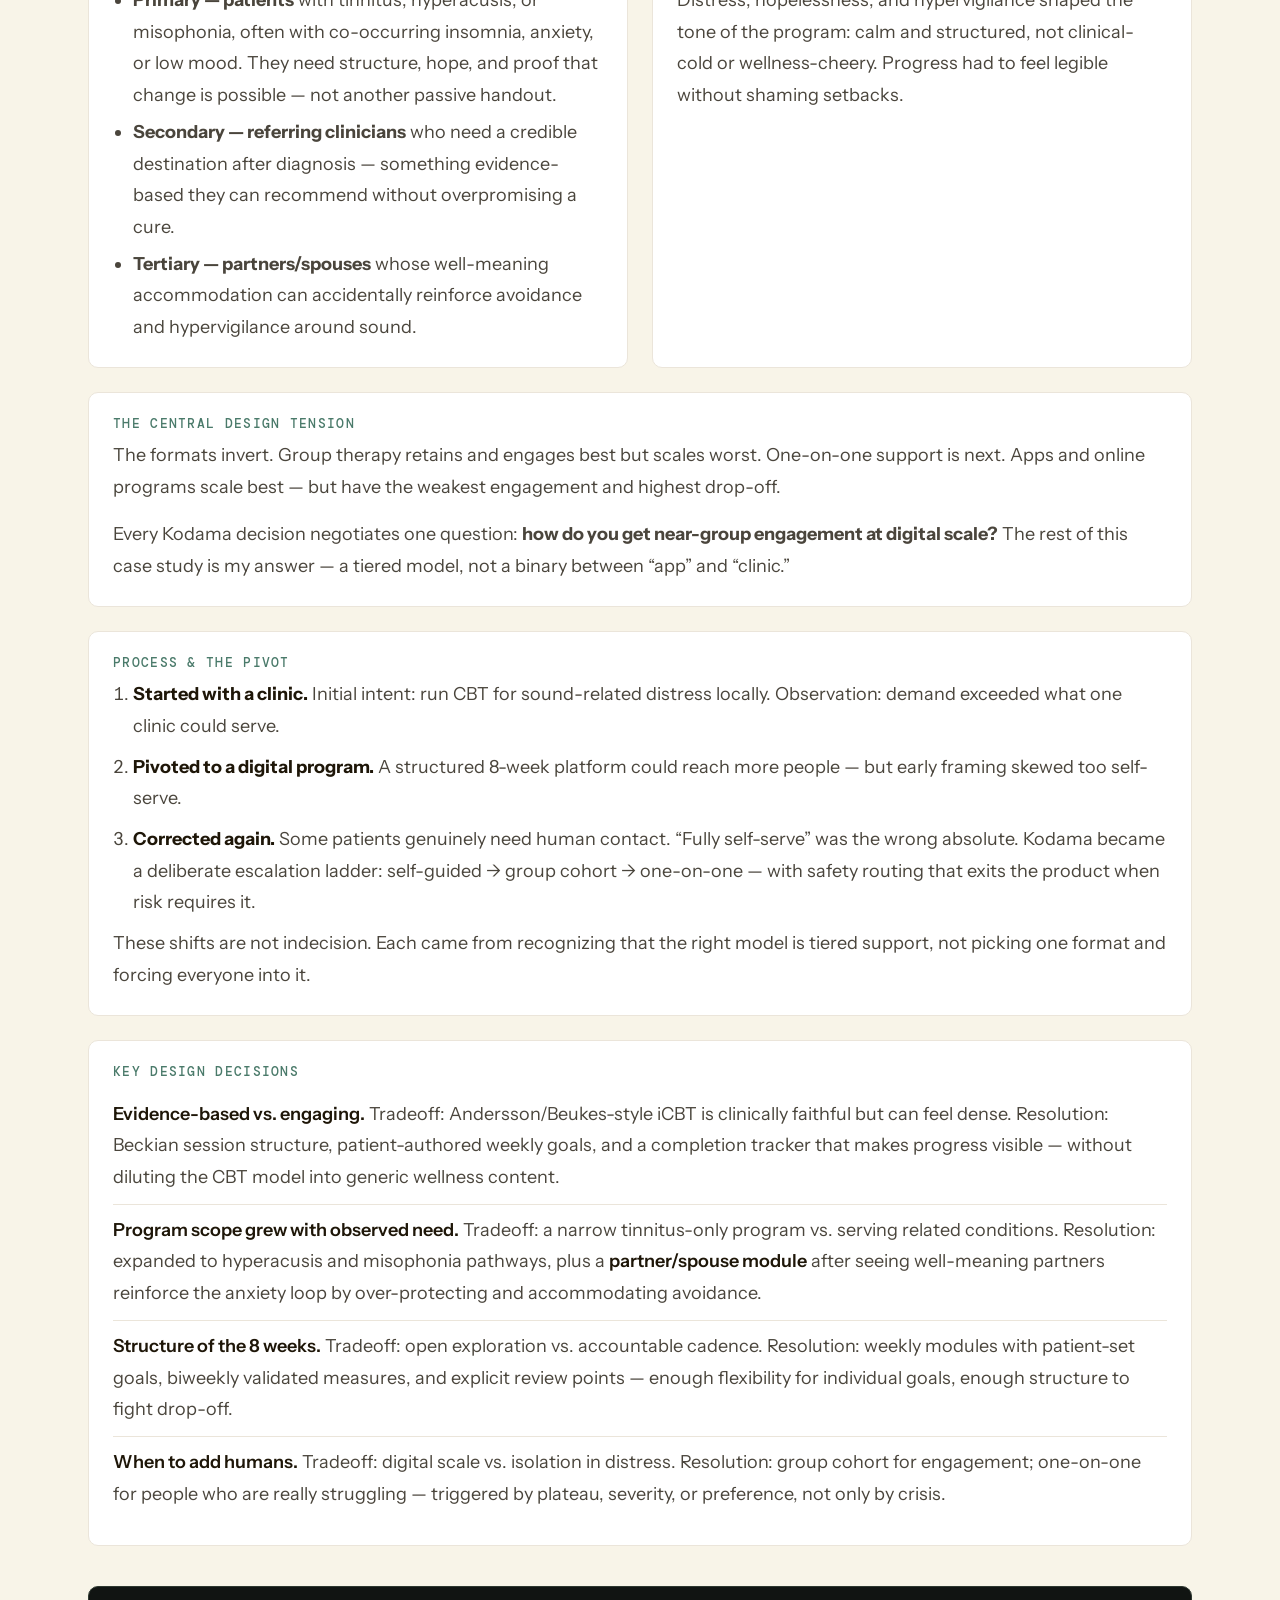
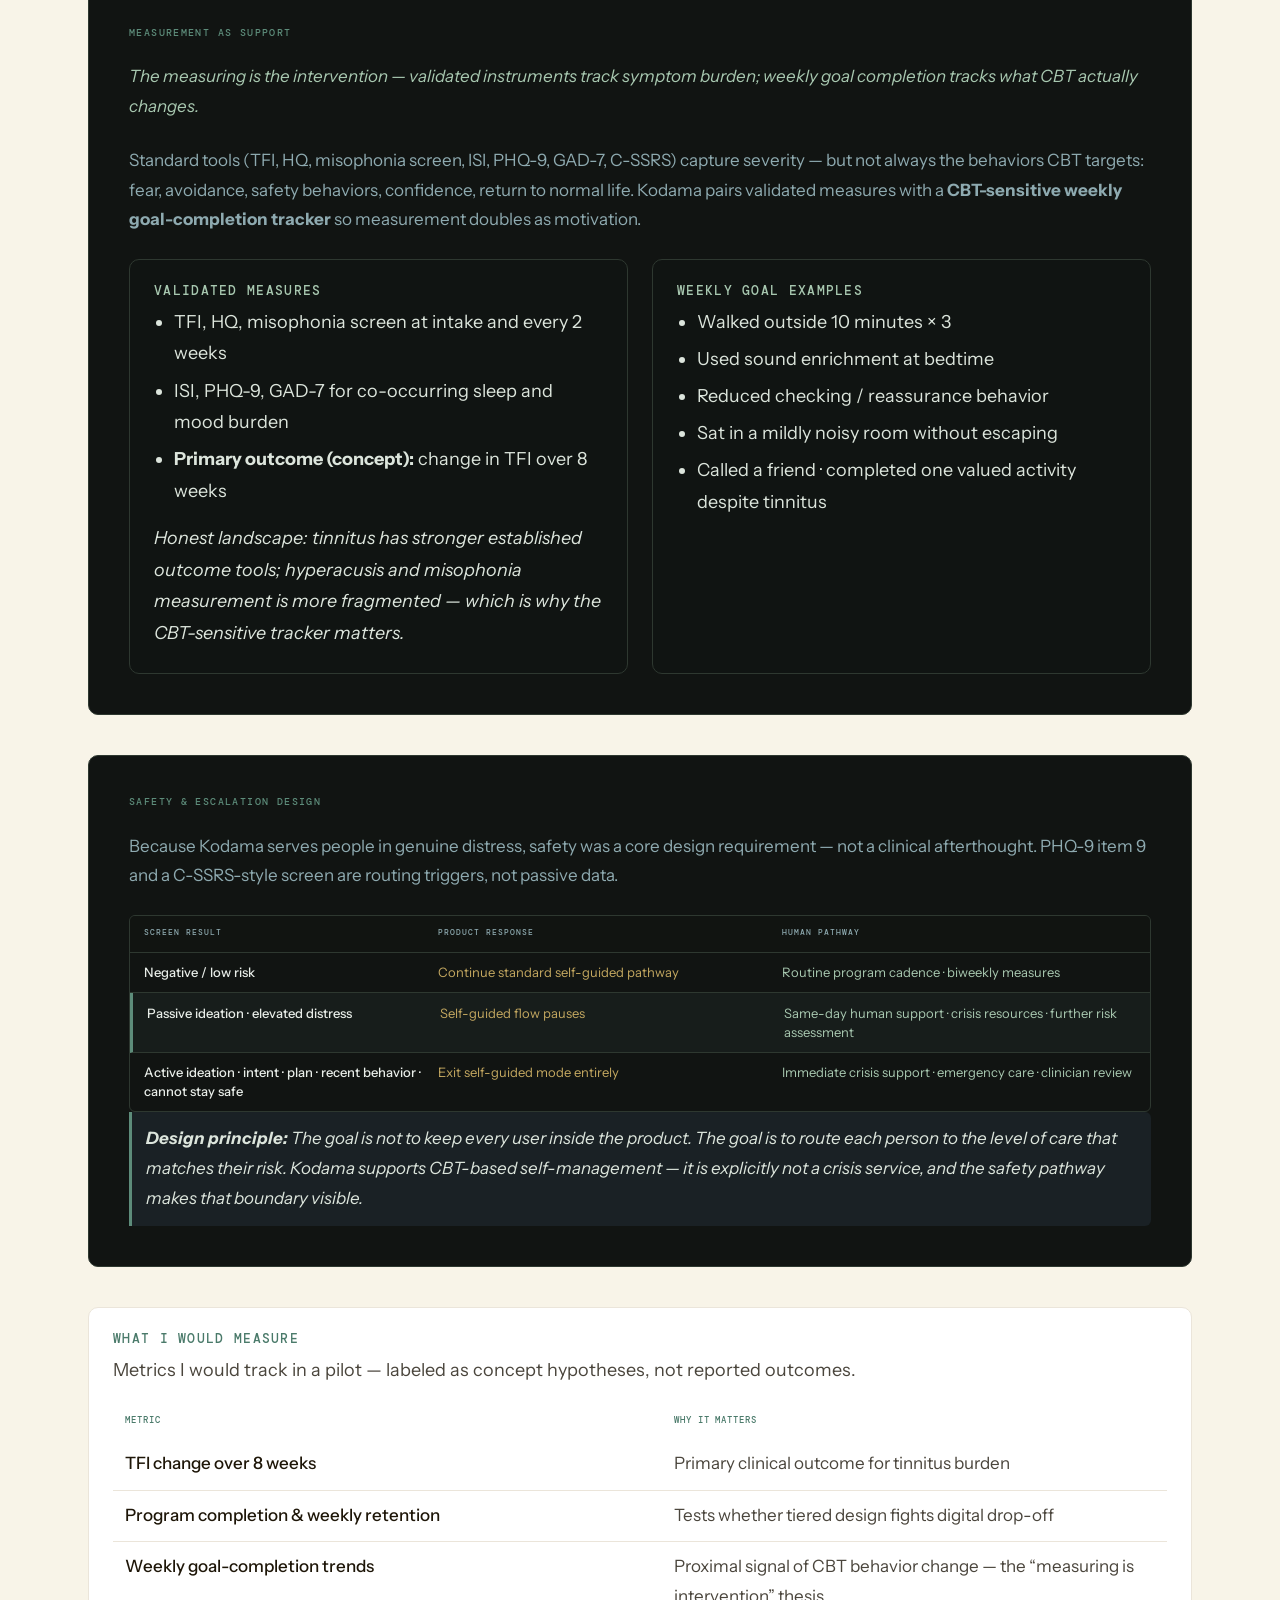
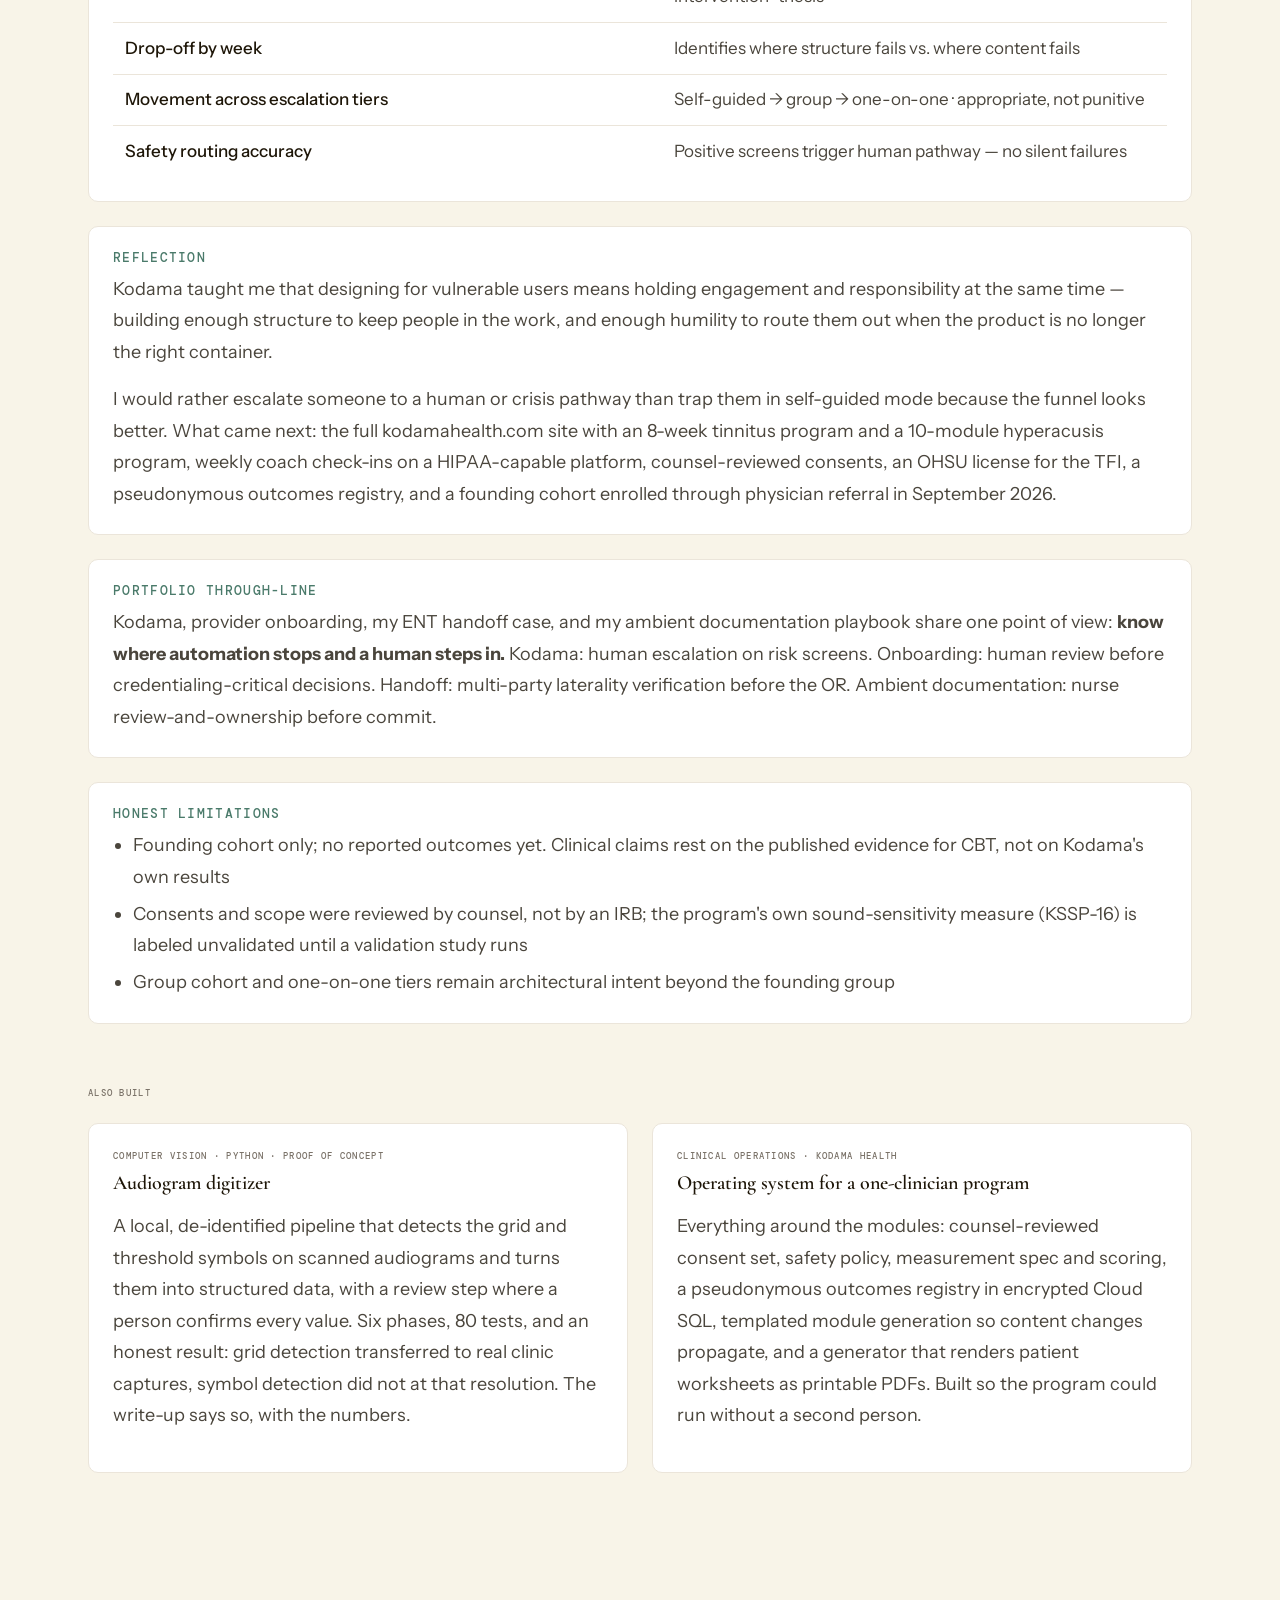
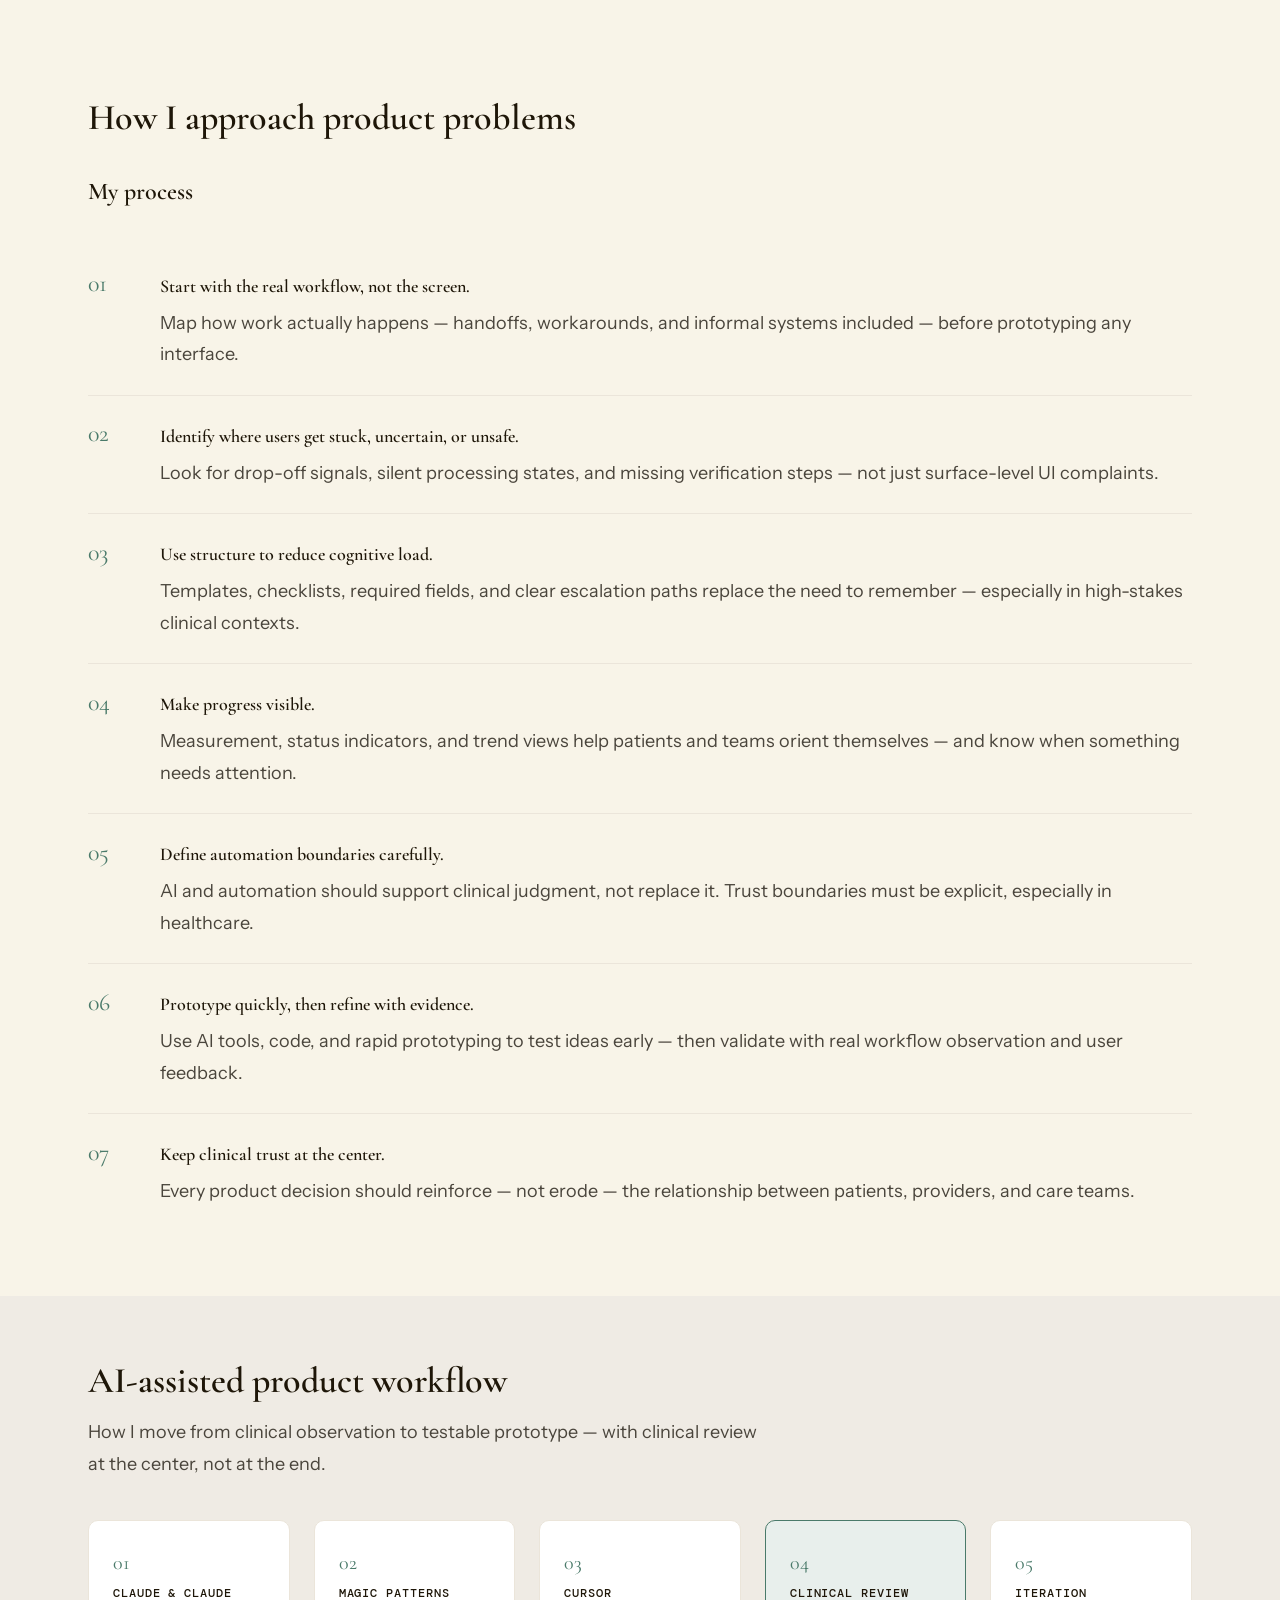
==== commit 71e4dff4: "Add downloadable resume PDF and link it from the hero and Contact Co-Authored-By: Claude Fable 5.1 <" ====
--- a/index.html
+++ b/index.html
@@ -74,6 +74,7 @@
         <p class="hero-lead hero-lead-secondary">I also founded Kodama Health, a clinician-guided CBT program for tinnitus, hyperacusis, and misophonia.</p>
         <div class="hero-actions">
           <a class="btn btn-primary btn-on-dark" href="#experience">Experience</a>
+          <a class="btn btn-secondary btn-on-dark" href="Veronica_Hollabaugh_Resume.pdf" target="_blank" rel="noopener">Resume (PDF)</a>
           <a class="btn btn-secondary btn-on-dark" href="#case-attune">Kodama case study</a>
         </div>
       </div>
@@ -235,7 +236,7 @@
               <li>About 200 cochlear implant authorizations a year, mostly Medicare and Medicaid, for a panel of more than 500 patients.</li>
               <li>Designed a multi-party verification protocol for skull base surgical handoffs after resolving a wrong-side near miss. Adopted by the full team: four neurotologists, two neurosurgeons, an NP, and six nurses.</li>
               <li>Division Epic super-user. Leading a project with the Epic ambulatory liaison to capture audiograms as discrete, trendable data instead of scanned images.</li>
-              <li>ICD-10 coding for surgical case requests, physician orders, and imaging orders; chart audits and peer review; triage of about 75 patient calls a week.</li>
+              <li>ICD-10 coding for surgical case requests, physician orders, and imaging orders; chart audits and peer review; triage of about 75 patient calls a week. Also cover ambulatory clinic and PACU shifts.</li>
             </ul>
           </li>
 
@@ -1791,6 +1792,7 @@
           <div class="contact-links">
             <a class="btn btn-primary" href="mailto:veronica@kodamahealth.com">veronica@kodamahealth.com</a>
             <a class="btn btn-secondary" href="mailto:vlkarrer62@gmail.com">vlkarrer62@gmail.com</a>
+            <a class="btn btn-secondary" href="Veronica_Hollabaugh_Resume.pdf" target="_blank" rel="noopener">Resume (PDF)</a>
             <a class="btn btn-secondary" href="https://www.linkedin.com/in/veronica-hollabaugh-71a57088" target="_blank" rel="noopener noreferrer">LinkedIn</a>
           </div>
         </div>
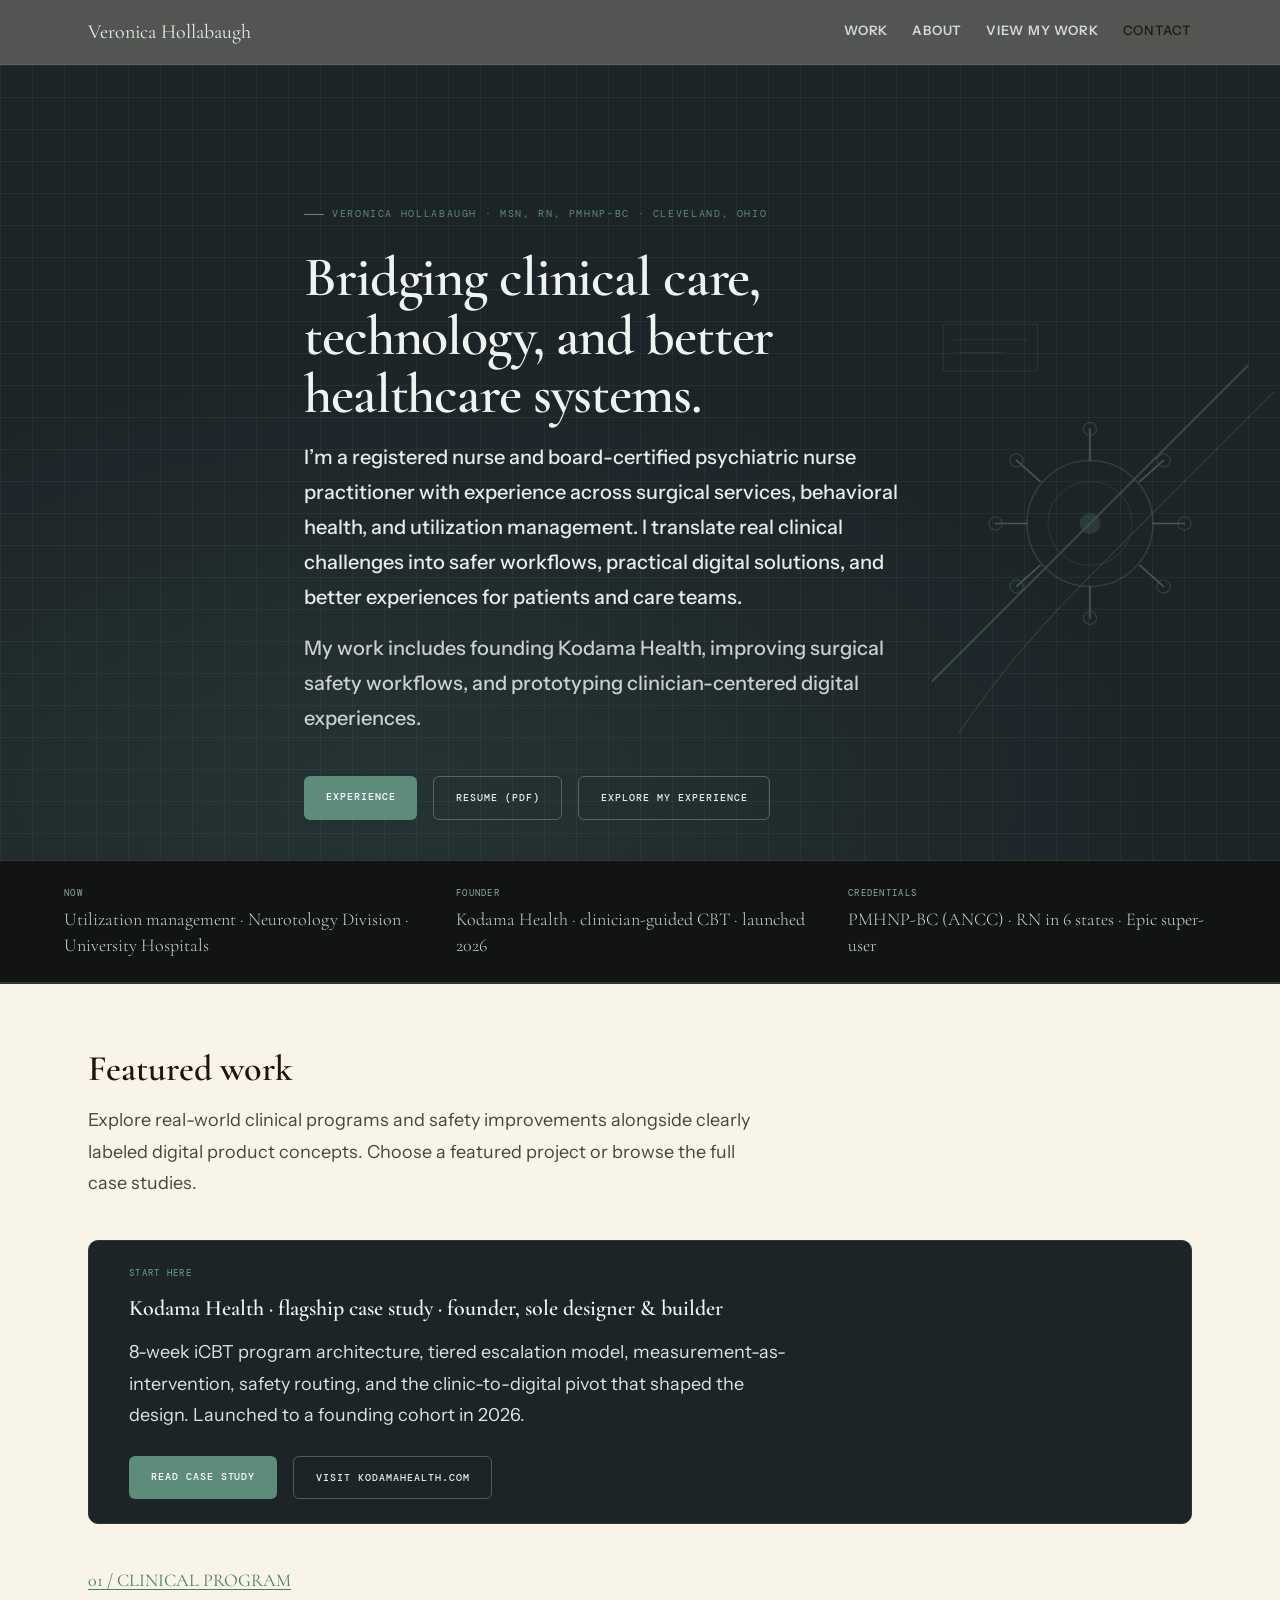
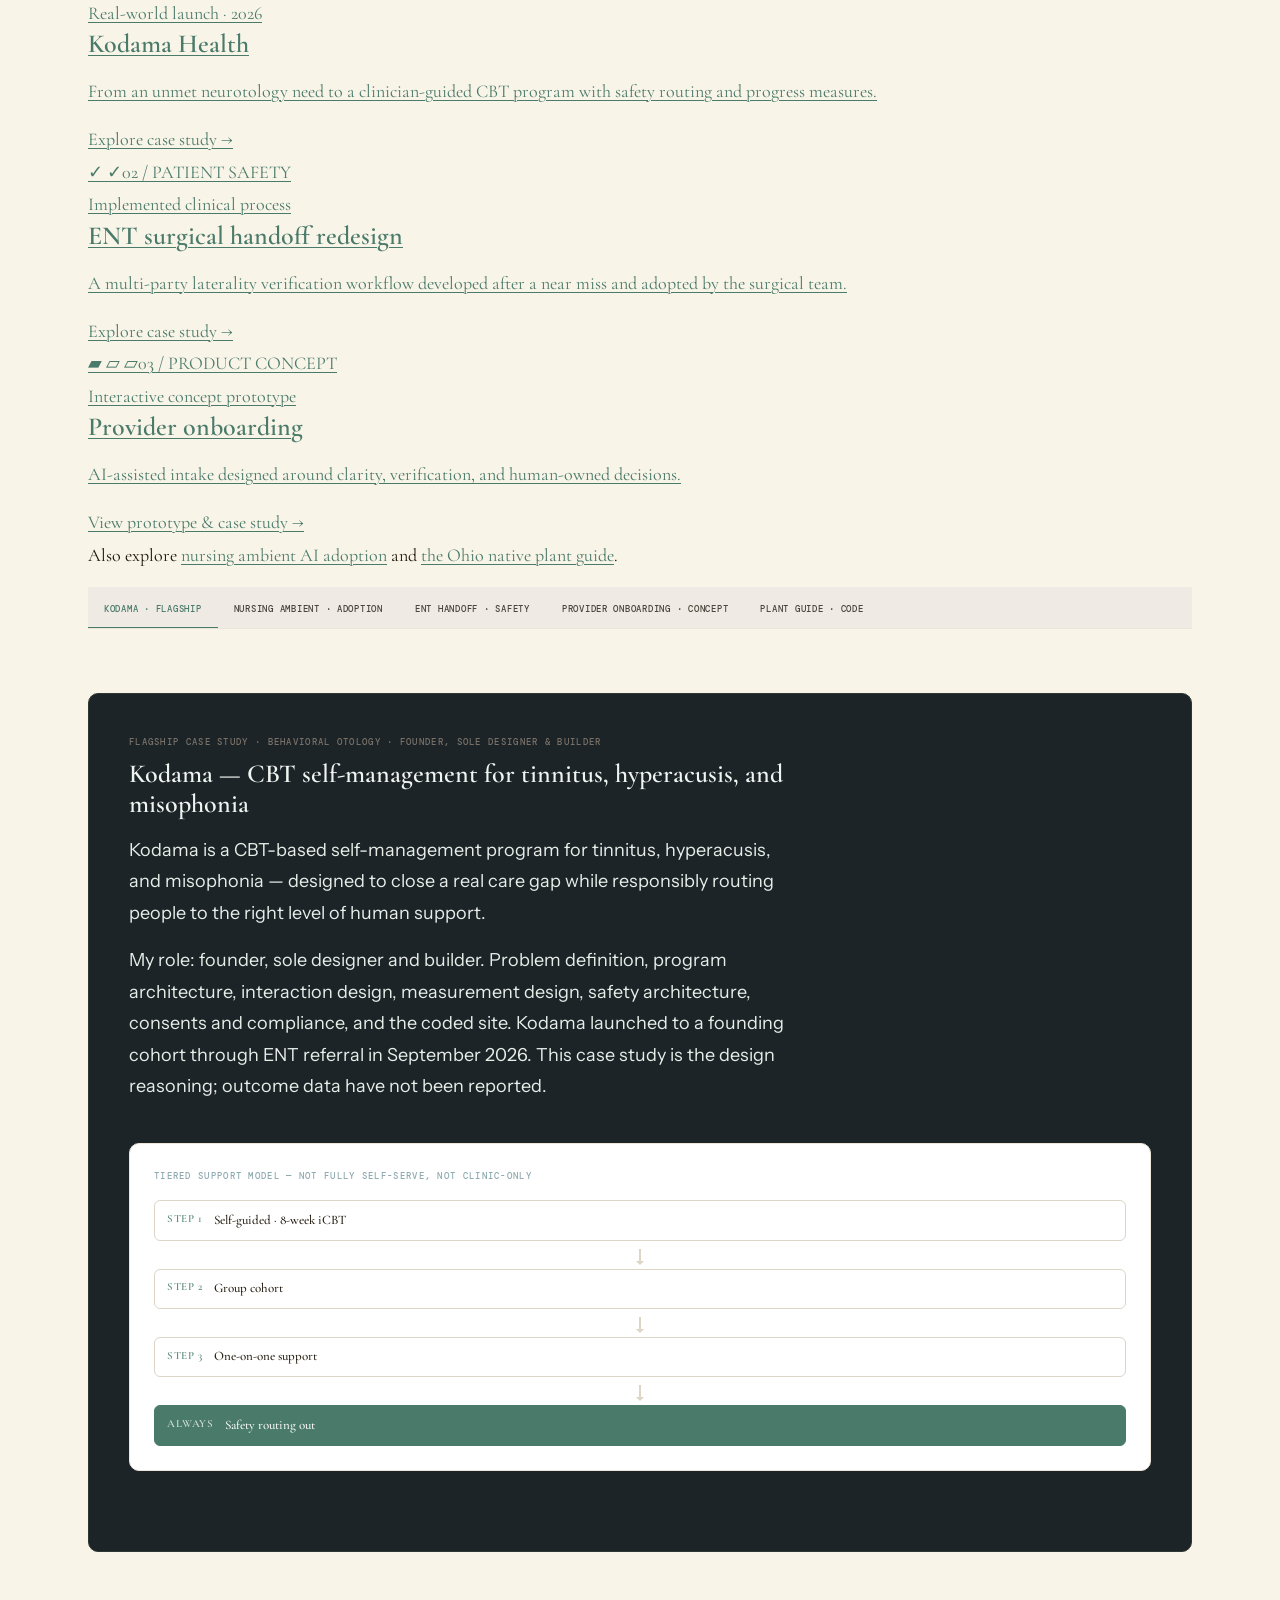
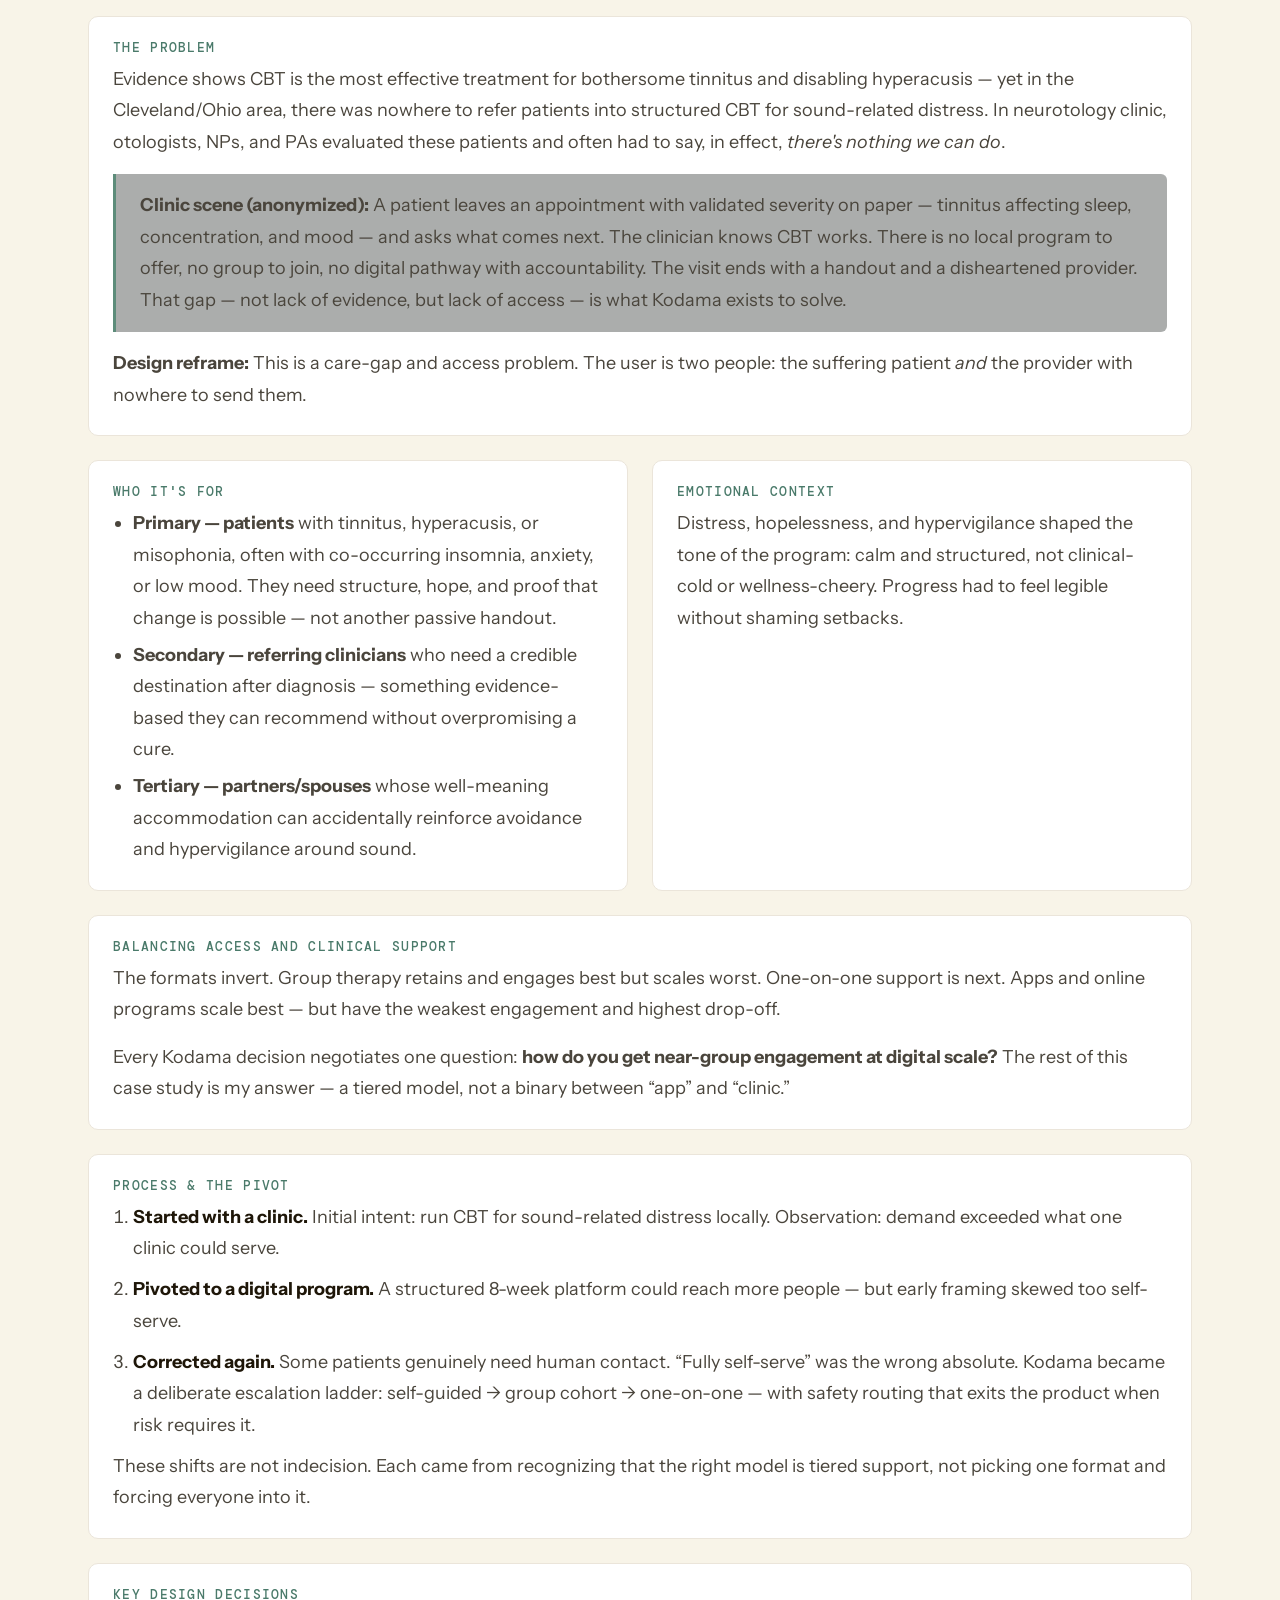
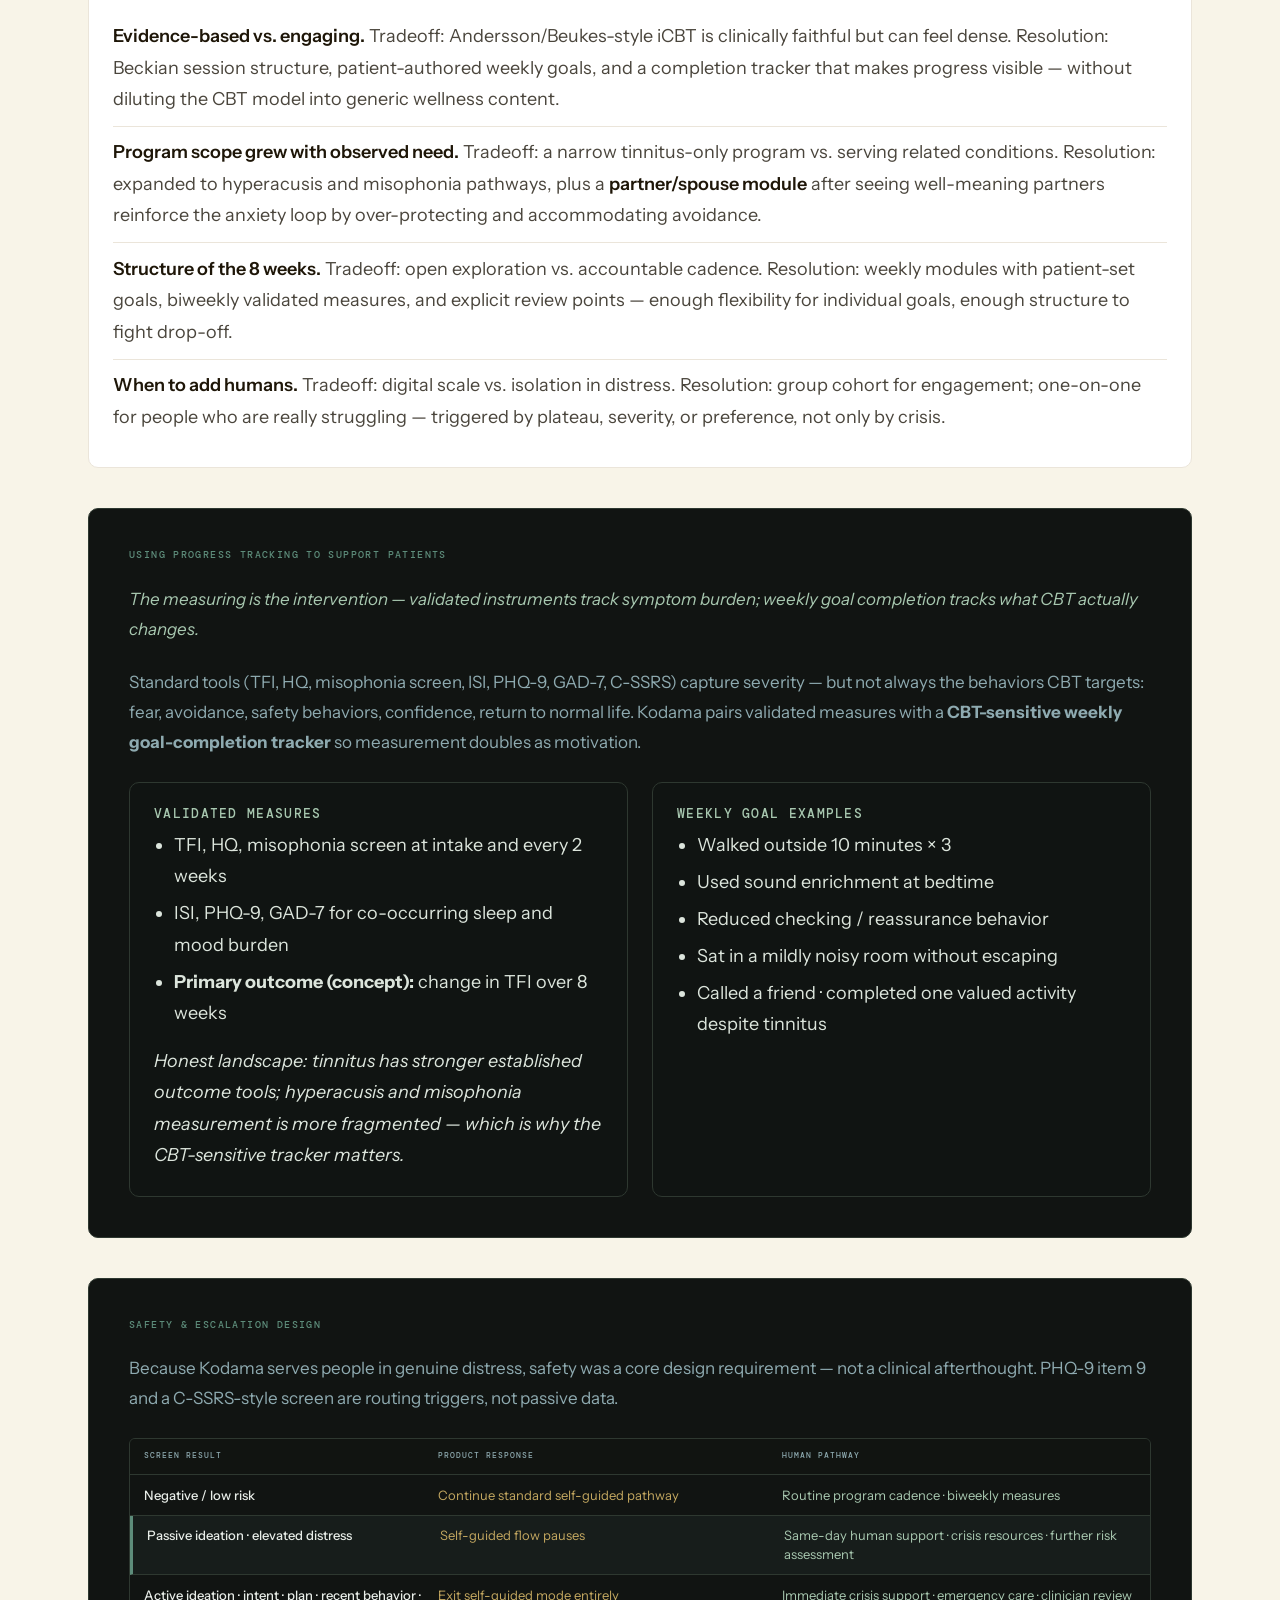
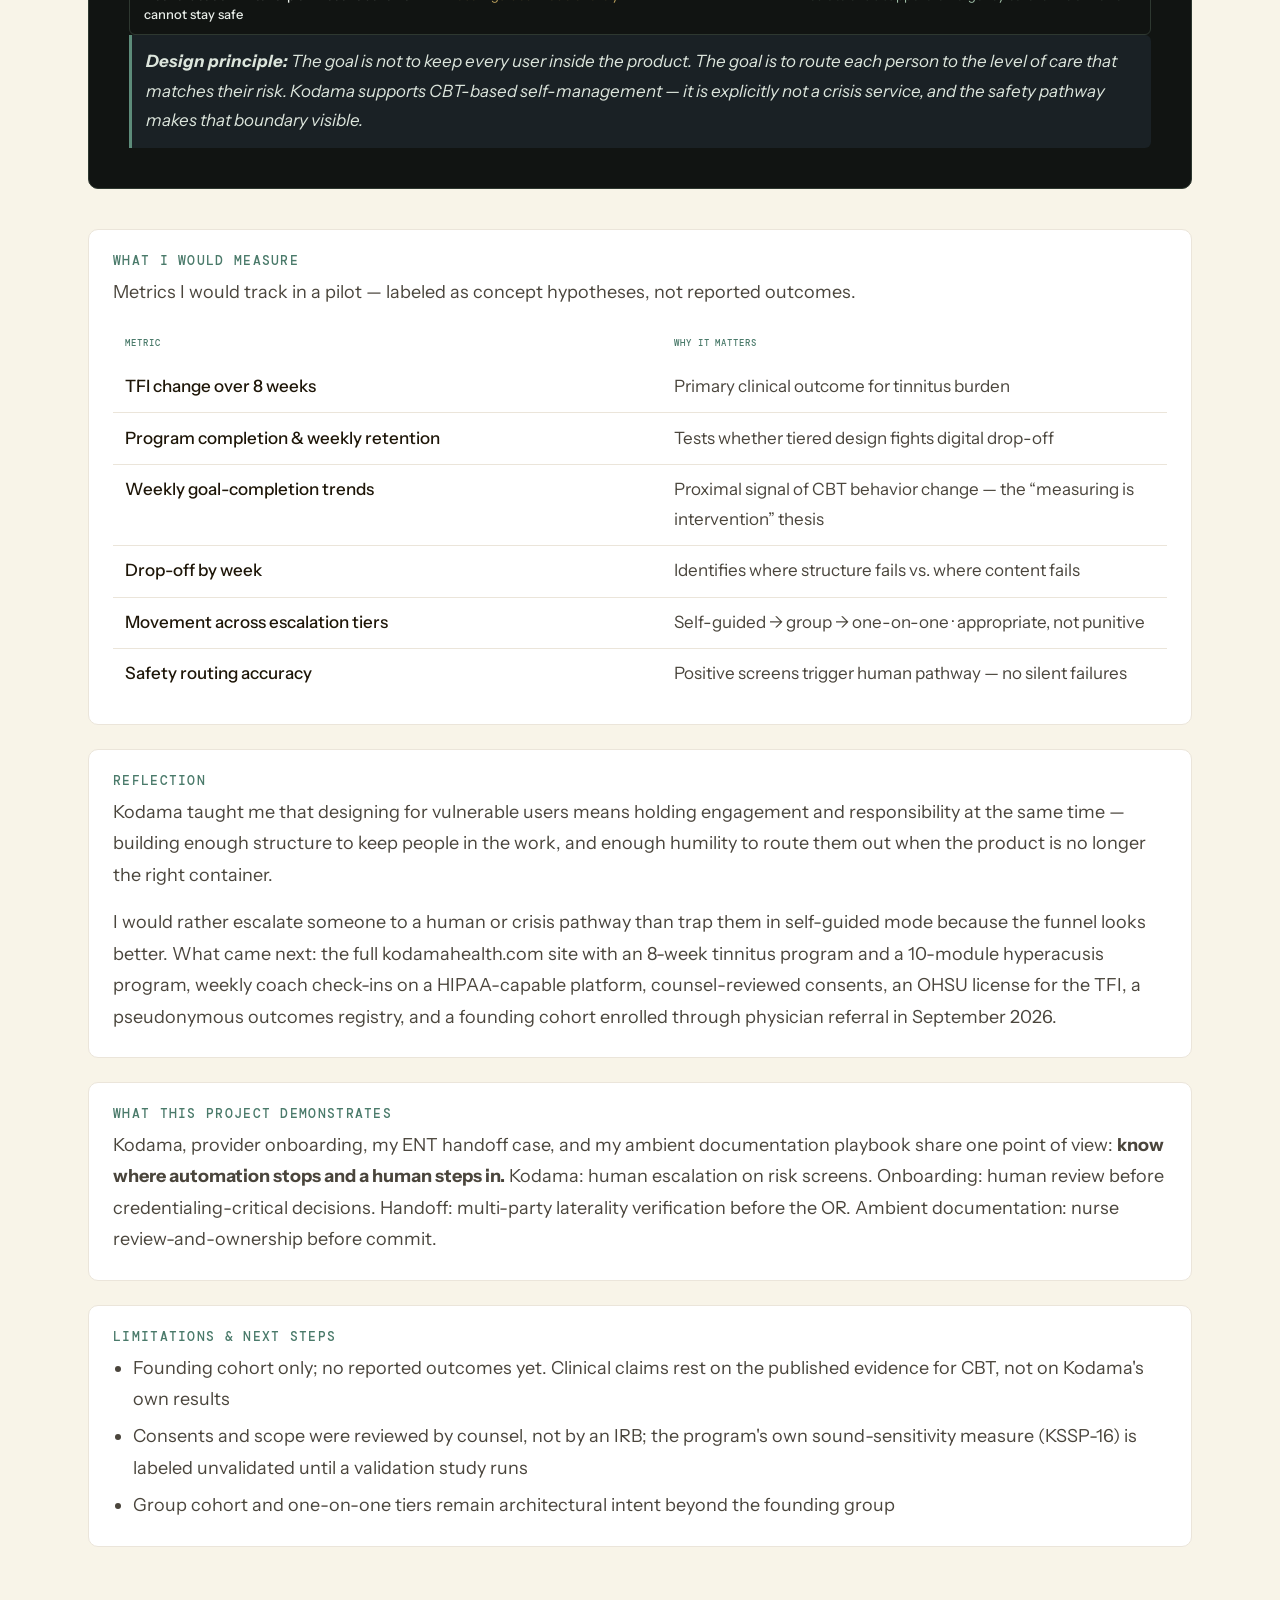
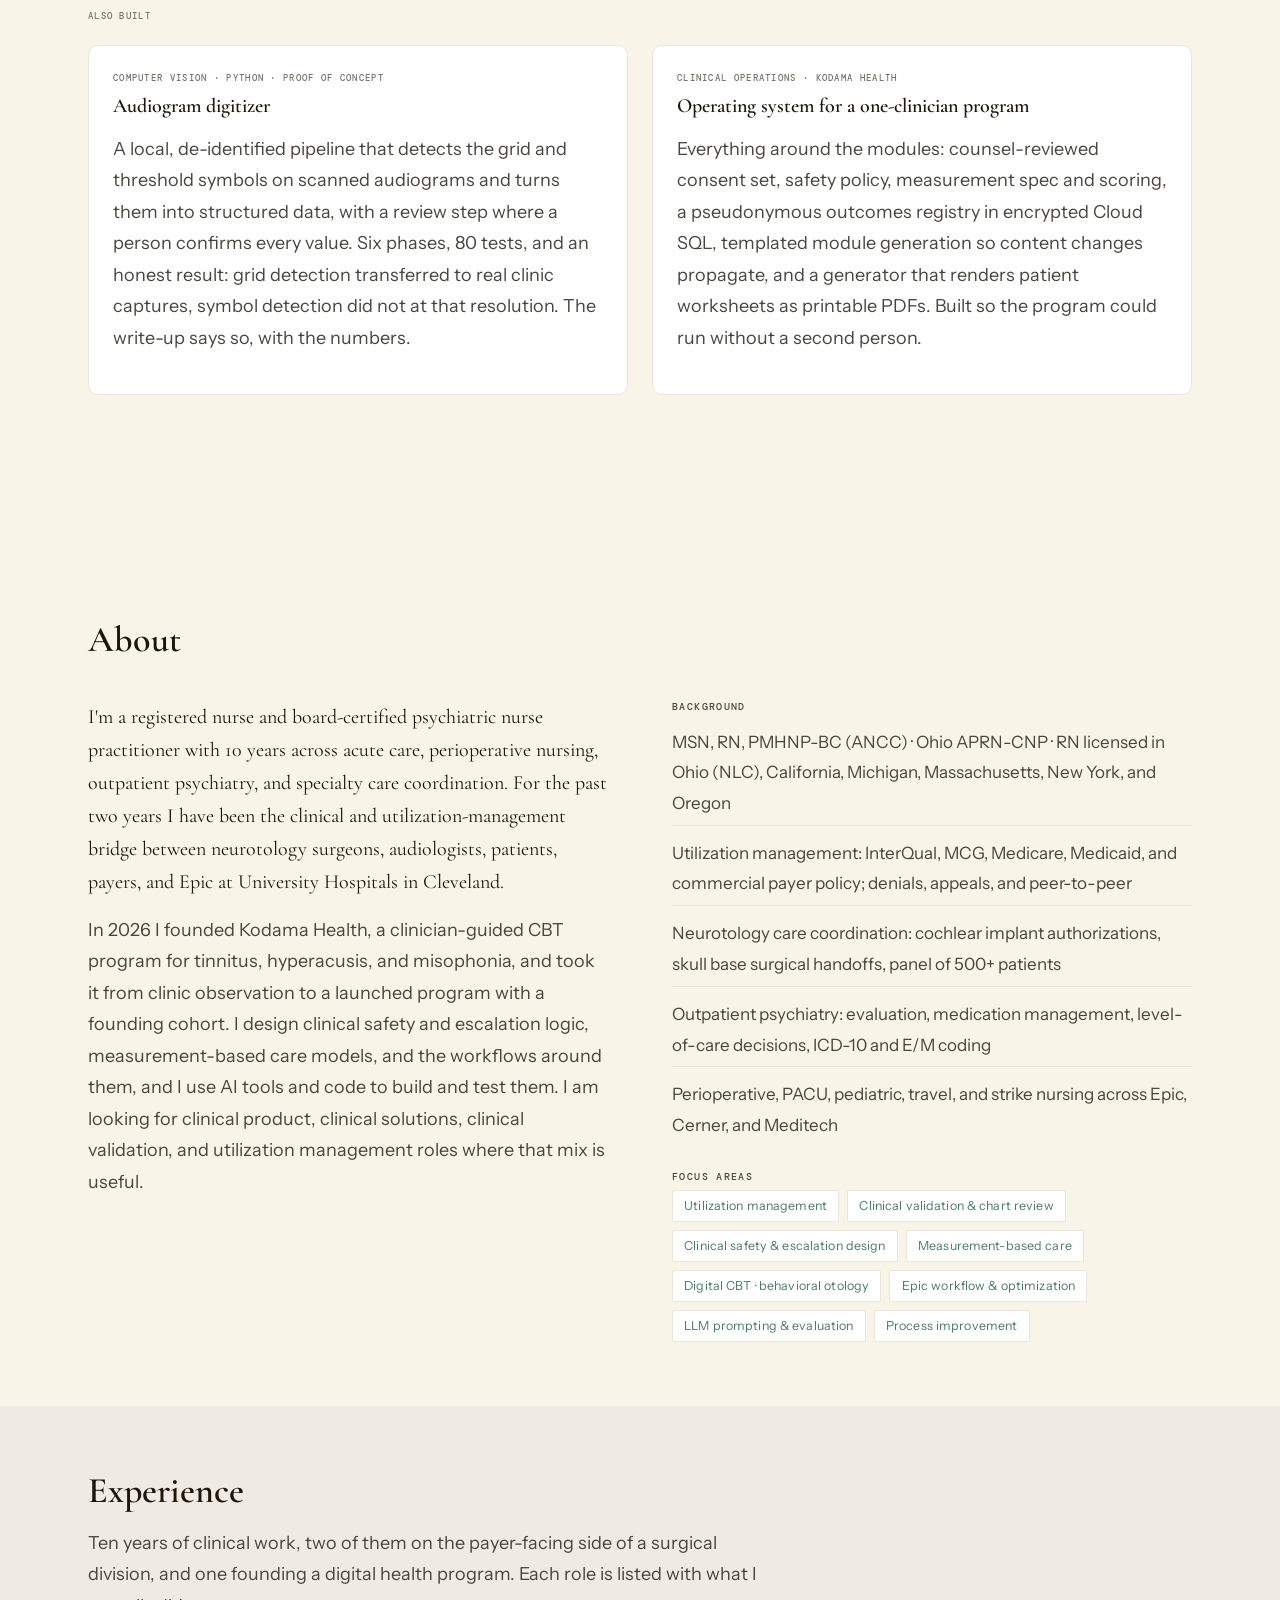
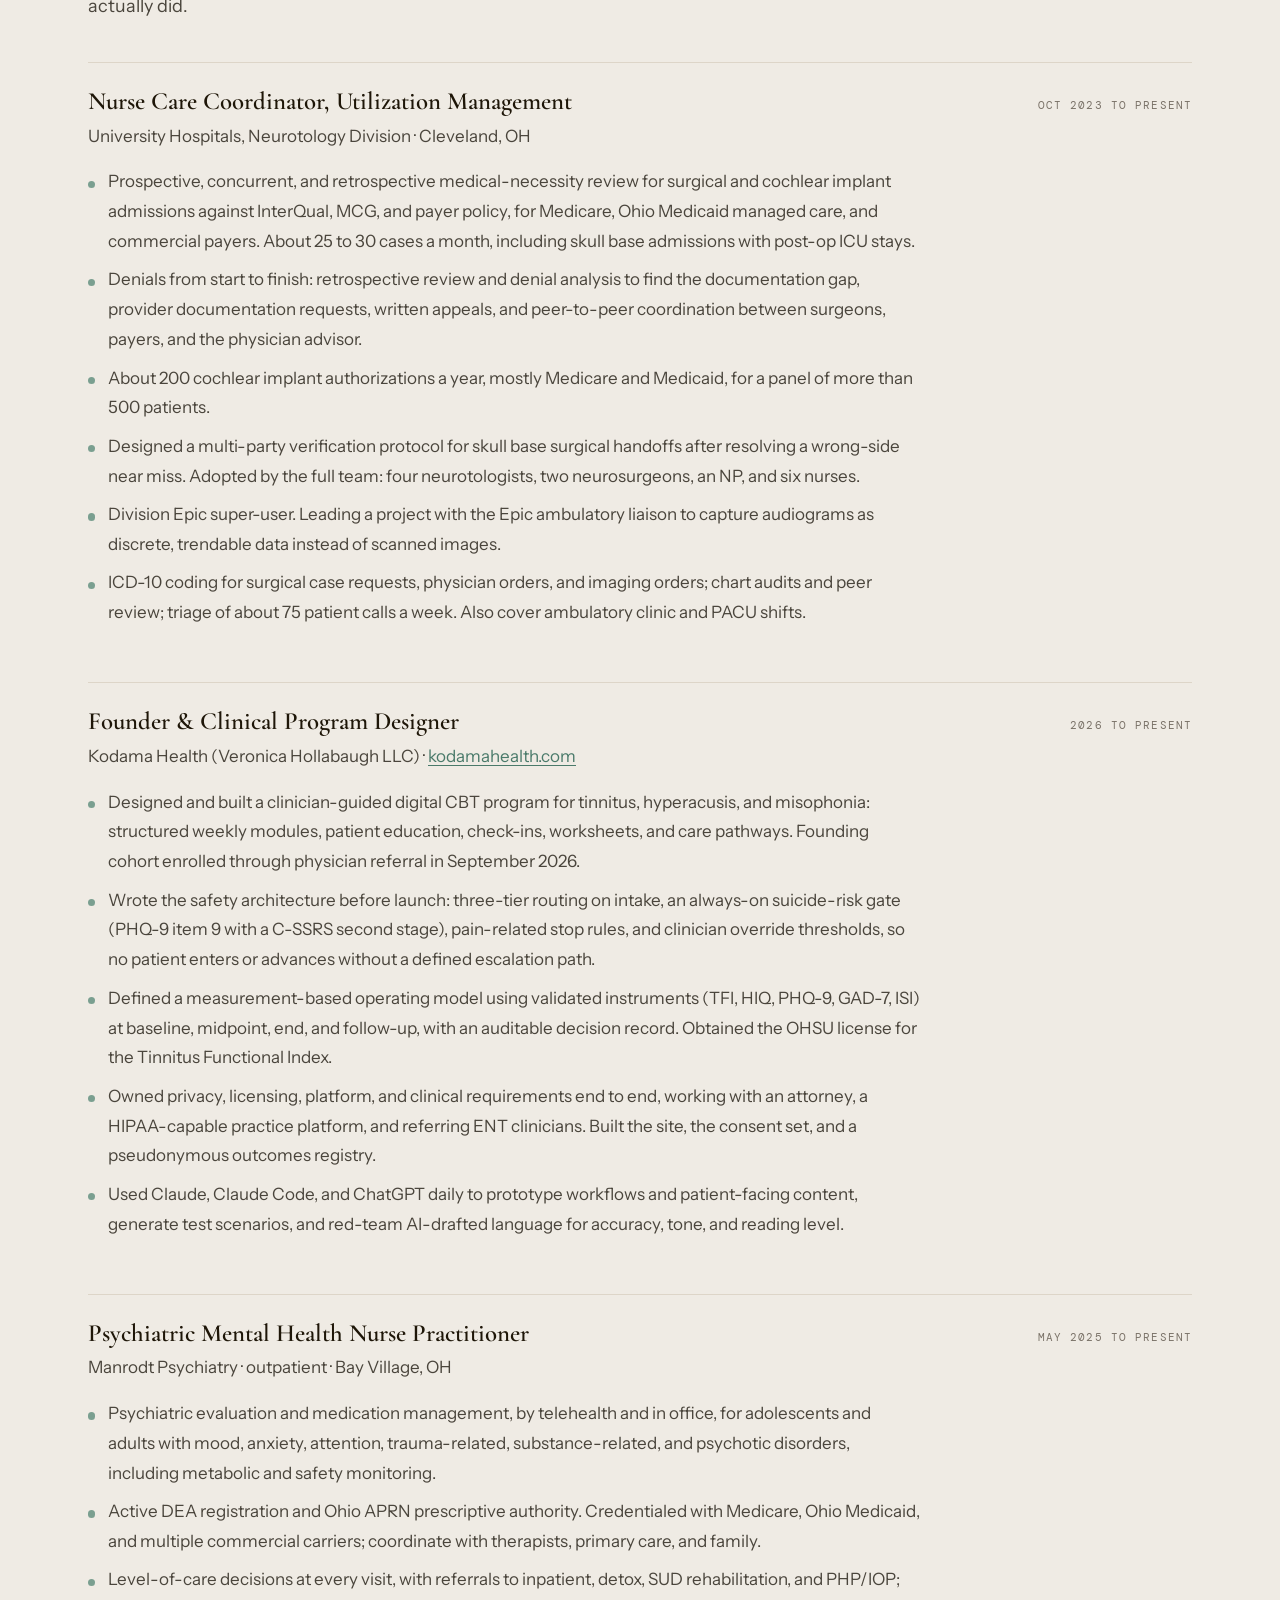
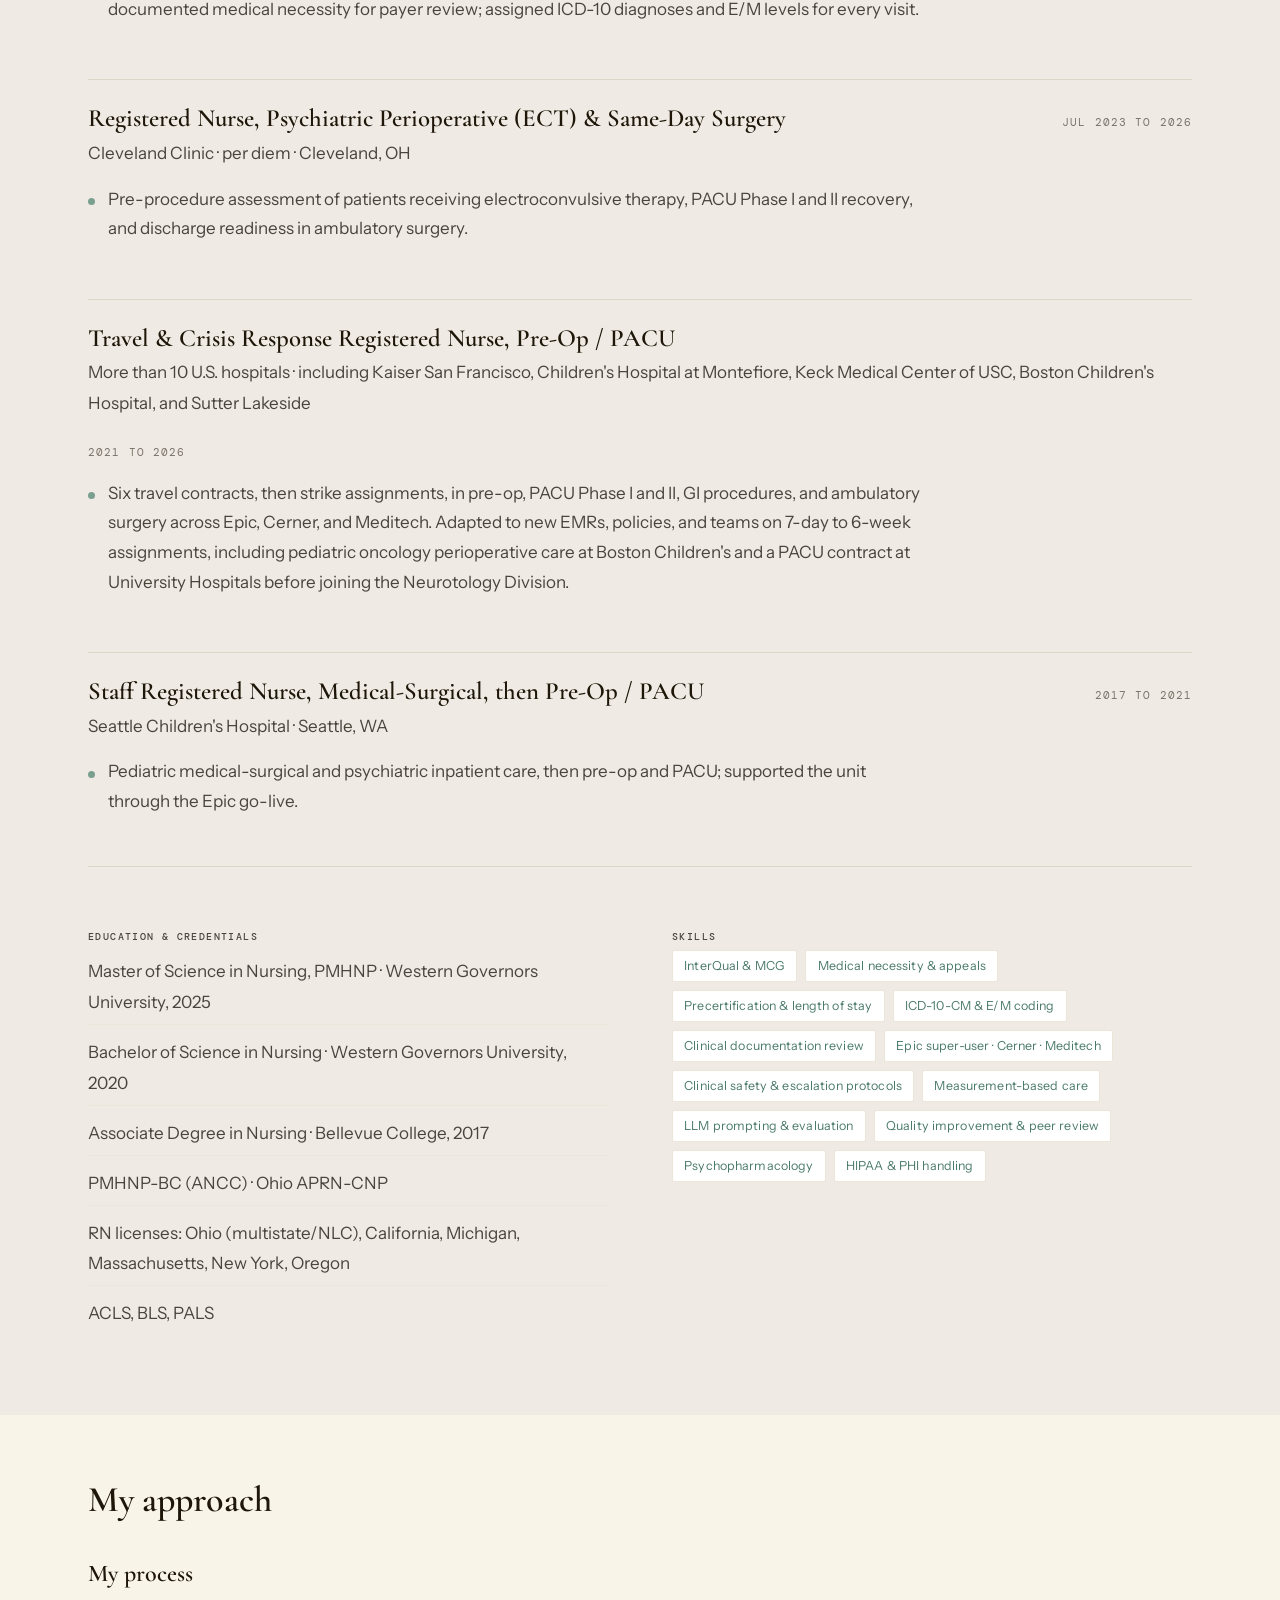
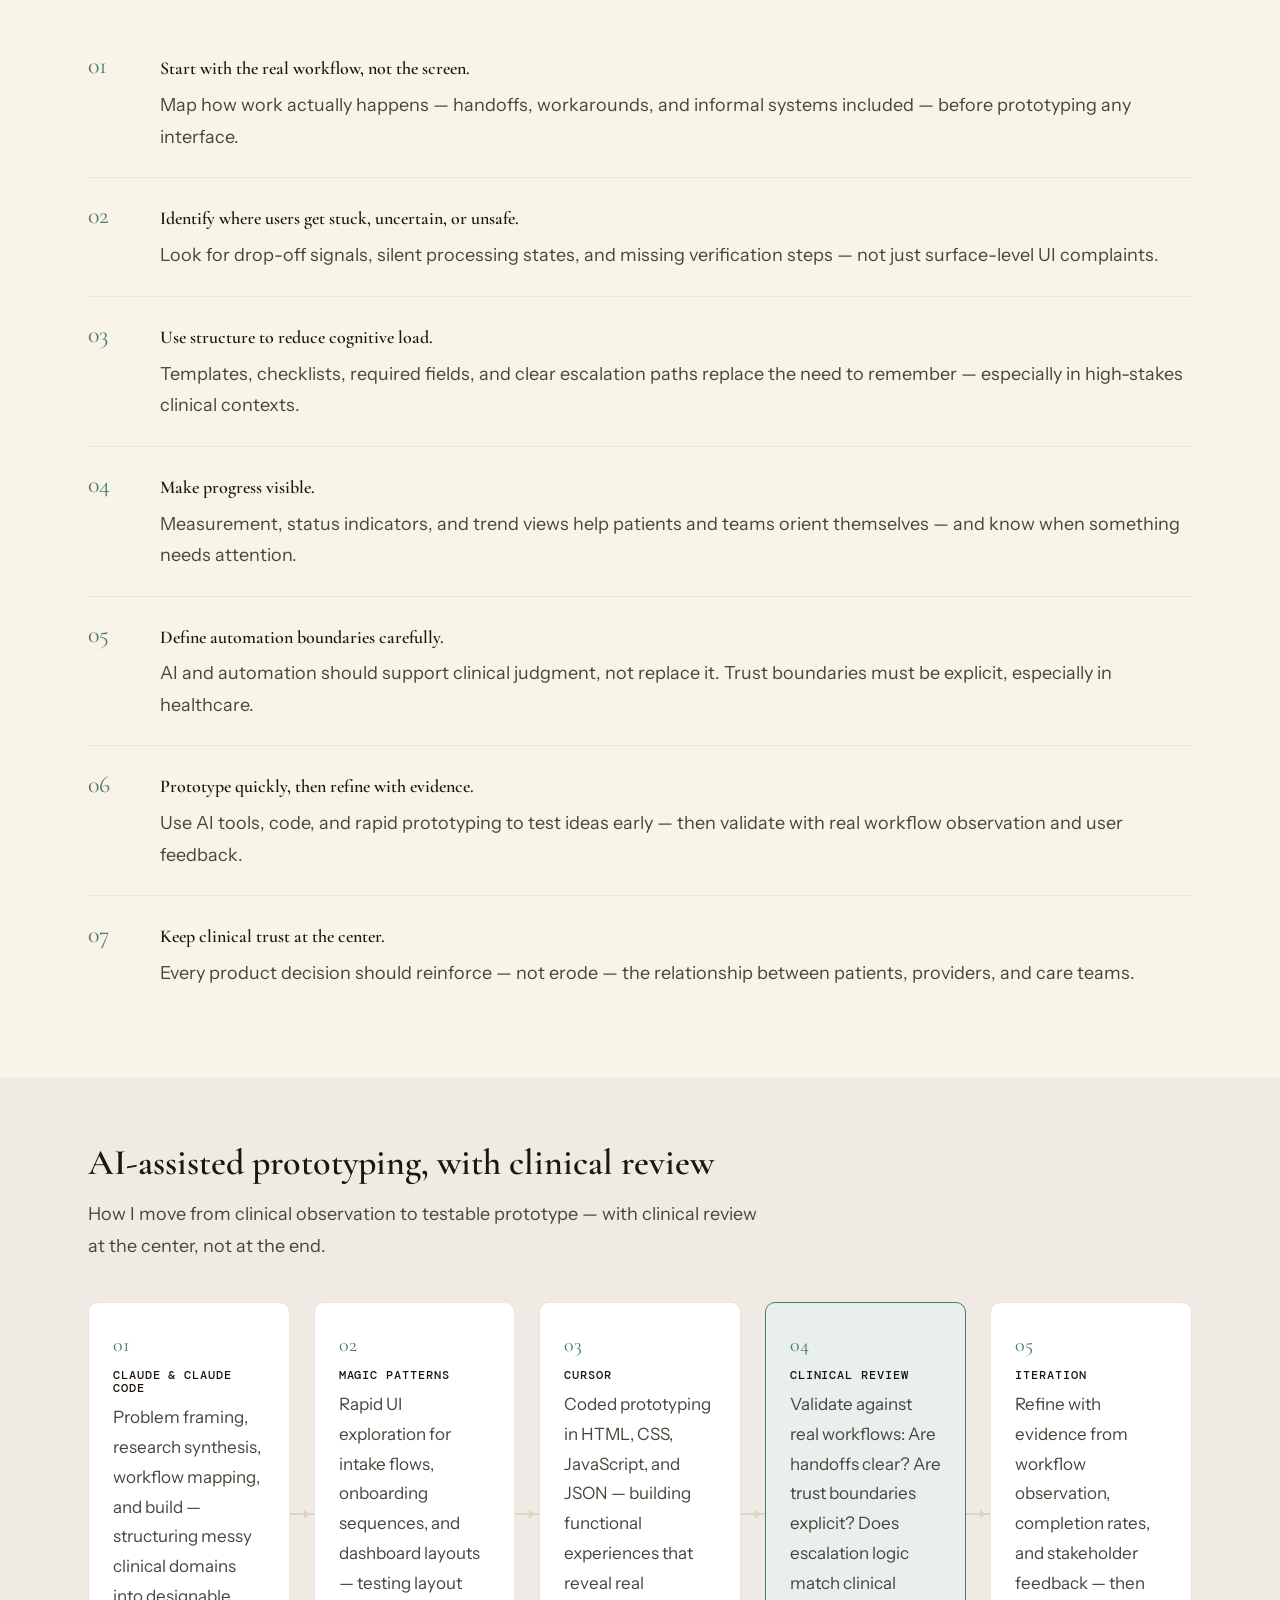
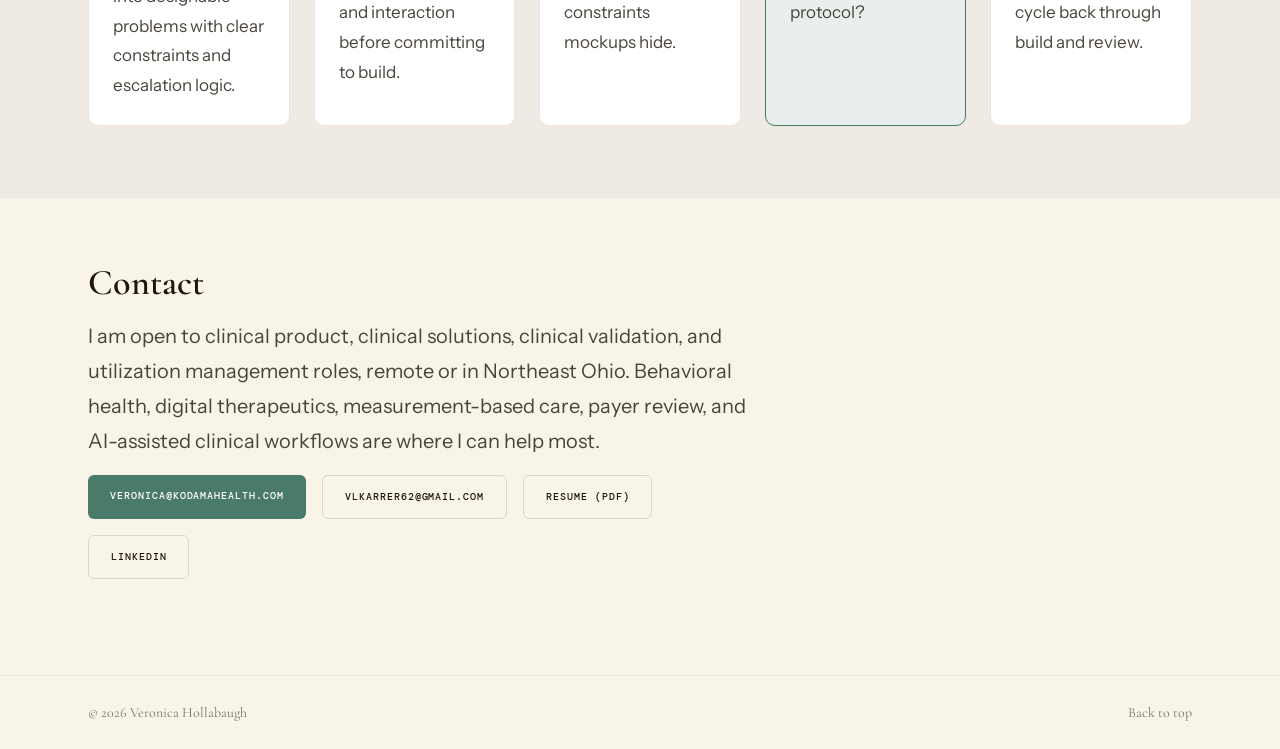
==== commit 234773c4: "Refresh portfolio clarity, layout, case studies and prototype labeling" ====
--- a/index.html
+++ b/index.html
@@ -3,7 +3,7 @@
 <head>
   <meta charset="UTF-8">
   <meta name="viewport" content="width=device-width, initial-scale=1.0">
-  <meta name="description" content="Veronica Hollabaugh, MSN, RN, PMHNP-BC. Clinical product and utilization management portfolio: 10 years of clinical experience, utilization review at University Hospitals, and founder of Kodama Health, a clinician-guided CBT program for tinnitus, hyperacusis, and misophonia.">
+  <meta name="description" content="Veronica Hollabaugh, MSN, RN, PMHNP-BC — bridging clinical care, technology, and better healthcare systems through digital health, clinical operations, and patient safety.">
   <title>Veronica Hollabaugh | Clinical Product, Utilization Management, Digital Health</title>
   <link rel="preconnect" href="https://fonts.googleapis.com">
   <link rel="preconnect" href="https://fonts.gstatic.com" crossorigin>
@@ -23,14 +23,14 @@
       </button>
       <nav class="site-nav" id="site-nav" aria-label="Primary">
         <ul>
-          <li><a href="#about">About</a></li>
-          <li><a href="#experience">Experience</a></li>
-          <li><a href="#work">Work</a></li>
-          <li><a href="#approach">Approach</a></li>
-          <li><a href="#ai-workflow">Workflow</a></li>
-          <li><a href="#contact">Contact</a></li>
-        </ul>
-      </nav>
+          
+          
+          
+          
+          
+          
+        
+      <li><a href="#work">Work</a></li><li><a href="#about">About</a></li><li><a href="#work">View my work</a></li><li><a href="#contact">Contact</a></li></nav>
     </div>
   </header>
 
@@ -69,13 +69,13 @@
 
       <div class="container hero-inner">
         <div class="specimen-tag">Veronica Hollabaugh · MSN, RN, PMHNP-BC · Cleveland, Ohio</div>
-        <h1 id="hero-heading">Clinical expertise. Thoughtful utilization review.</h1>
-        <p class="hero-lead">Board-certified psychiatric nurse practitioner and registered nurse with 10 years of clinical experience and two years in utilization management. I bring clinical judgment, careful documentation review, and a practical understanding of patient care to medical necessity decisions.</p>
-        <p class="hero-lead hero-lead-secondary">I also founded Kodama Health, a clinician-guided CBT program for tinnitus, hyperacusis, and misophonia.</p>
+        <h1 id="hero-heading">Bridging clinical care, technology, and better healthcare systems.</h1>
+        <p class="hero-lead">I’m a registered nurse and board-certified psychiatric nurse practitioner with experience across surgical services, behavioral health, and utilization management. I translate real clinical challenges into safer workflows, practical digital solutions, and better experiences for patients and care teams.</p>
+        <p class="hero-lead hero-lead-secondary">My work includes founding Kodama Health, improving surgical safety workflows, and prototyping clinician-centered digital experiences.</p>
         <div class="hero-actions">
           <a class="btn btn-primary btn-on-dark" href="#experience">Experience</a>
           <a class="btn btn-secondary btn-on-dark" href="Veronica_Hollabaugh_Resume.pdf" target="_blank" rel="noopener">Resume (PDF)</a>
-          <a class="btn btn-secondary btn-on-dark" href="#case-attune">Kodama case study</a>
+          <a class="btn btn-secondary btn-on-dark" href="#experience">Explore my experience</a>
         </div>
       </div>
 
@@ -98,259 +98,11 @@
     </section>
 
     <!-- Why Kodama -->
-    <section class="section problem-framing" id="why-attune" aria-labelledby="why-heading">
-      <div class="container">
-        <div class="section-header">
-          <h2 id="why-heading">Why Kodama is a product problem</h2>
-          <p class="section-desc">CBT is the most effective treatment for bothersome tinnitus and disabling hyperacusis — yet many patients leave clinic with validated severity on paper and nowhere structured to go next.</p>
-        </div>
-        <div class="problem-framing-grid">
-          <article class="problem-framing-card">
-            <h3>Care gap</h3>
-            <p>In neurotology clinic, clinicians often know CBT works but have no local program, group, or digital pathway with accountability to offer. The gap is access — not evidence.</p>
-          </article>
-          <article class="problem-framing-card">
-            <h3>Two users</h3>
-            <p>The suffering patient needs structure, hope, and proof that change is possible. The referring clinician needs a credible destination after diagnosis — without overpromising a cure.</p>
-          </article>
-          <article class="problem-framing-card">
-            <h3>Engagement vs. scale</h3>
-            <p>Group therapy retains best but scales worst. Digital programs scale but drop off fastest. Kodama negotiates that tension with tiered support — not a binary between app and clinic.</p>
-          </article>
-        </div>
-        <p class="problem-framing-note">Kodama began as concept work informed by neurotology clinic experience and became a launched program in 2026, with a founding cohort enrolled through physician referral. The case study shows the program architecture, safety routing, and measurement design behind it. Outcome data have not been reported.</p>
-      </div>
-    </section>
-
-    <!-- Where I've Seen Friction -->
-    <section class="section" id="where-i-design" aria-labelledby="where-heading">
-      <div class="container">
-        <div class="section-header">
-          <h2 id="where-heading">Where I've seen workflows break down</h2>
-          <p class="section-desc">Recurring failure patterns across intake, onboarding, measurement, and handoffs — the domains my case studies explore.</p>
-        </div>
-        <div class="where-grid">
-          <article class="where-card">
-            <span class="where-label">Intake</span>
-            <p>Where trust is often won or lost — and where critical details go missing before care even starts. Unclear scope, repeated questions, and invisible next steps create friction for patients and teams.</p>
-          </article>
-          <article class="where-card">
-            <span class="where-label">Onboarding</span>
-            <p>Where providers and patients lose momentum because requirements, timelines, and blockers stay vague — especially across credentialing, enrollment, and care pathway setup.</p>
-          </article>
-          <article class="where-card">
-            <span class="where-label">Measurement</span>
-            <p>Where progress stays invisible between visits — so setbacks go unnoticed, improvement feels uncertain, and escalation arrives too late.</p>
-          </article>
-          <article class="where-card">
-            <span class="where-label">Handoffs</span>
-            <p>Where work moves between people, systems, and teams without clear ownership, required fields, or safe transitions — especially in high-risk clinical coordination.</p>
-          </article>
-        </div>
-      </div>
-    </section>
-
-    <!-- What Makes My Work Different -->
-    <section class="section section-alt" id="differentiator" aria-labelledby="differentiator-heading">
-      <div class="container">
-        <div class="section-header">
-          <h2 id="differentiator-heading">What I bring to healthcare product design</h2>
-        </div>
-        <ul class="differentiator-list">
-          <li>
-            <strong>I have worked inside clinical operations — not just mapped them from the outside.</strong>
-            <p>I have coordinated cochlear implant pathways, managed ENT surgical handoffs, and watched intake failures create real patient safety risk. I also review inpatient records every week against InterQual and MCG criteria and work denials back to the documentation that caused them, so I know what a record supports and what is missing.</p>
-          </li>
-          <li>
-            <strong>My product design perspective looks beyond the screen.</strong>
-            <p>Templates, handoffs, measurement cadence, escalation paths, and trust boundaries are often the actual system — not a wireframe layer on top of a broken workflow.</p>
-          </li>
-          <li>
-            <strong>I use AI tools and code to prototype — without confusing automation with clinical judgment.</strong>
-            <p>AI assists framing, iteration, and build. Escalation logic, credentialing decisions, and care pathways still belong to clinicians and defined protocols.</p>
-          </li>
-          <li>
-            <strong>I translate workflow pain into artifacts teams can test.</strong>
-            <p>Journey maps, funnel models, trust-boundary specs, and coded prototypes — built to pressure-test with providers and ops, not to decorate a slide deck.</p>
-          </li>
-        </ul>
-      </div>
-    </section>
-
-    <!-- About -->
-    <section class="section" id="about" aria-labelledby="about-heading">
-      <div class="container">
-        <div class="section-header">
-          <h2 id="about-heading">About</h2>
-        </div>
-        <div class="about-grid">
-          <div class="about-intro">
-            <p class="lead">I'm a registered nurse and board-certified psychiatric nurse practitioner with 10 years across acute care, perioperative nursing, outpatient psychiatry, and specialty care coordination. For the past two years I have been the clinical and utilization-management bridge between neurotology surgeons, audiologists, patients, payers, and Epic at University Hospitals in Cleveland.</p>
-            <p>In 2026 I founded Kodama Health, a clinician-guided CBT program for tinnitus, hyperacusis, and misophonia, and took it from clinic observation to a launched program with a founding cohort. I design clinical safety and escalation logic, measurement-based care models, and the workflows around them, and I use AI tools and code to build and test them. I am looking for clinical product, clinical solutions, clinical validation, and utilization management roles where that mix is useful.</p>
-          </div>
-          <div class="about-details">
-            <h3 class="subheading">Background</h3>
-            <ul class="detail-list">
-              <li>MSN, RN, PMHNP-BC (ANCC) · Ohio APRN-CNP · RN licensed in Ohio (NLC), California, Michigan, Massachusetts, New York, and Oregon</li>
-              <li>Utilization management: InterQual, MCG, Medicare, Medicaid, and commercial payer policy; denials, appeals, and peer-to-peer</li>
-              <li>Neurotology care coordination: cochlear implant authorizations, skull base surgical handoffs, panel of 500+ patients</li>
-              <li>Outpatient psychiatry: evaluation, medication management, level-of-care decisions, ICD-10 and E/M coding</li>
-              <li>Perioperative, PACU, pediatric, travel, and strike nursing across Epic, Cerner, and Meditech</li>
-            </ul>
-            <h3 class="subheading">Focus areas</h3>
-            <ul class="tag-list">
-              <li>Utilization management</li>
-              <li>Clinical validation &amp; chart review</li>
-              <li>Clinical safety &amp; escalation design</li>
-              <li>Measurement-based care</li>
-              <li>Digital CBT · behavioral otology</li>
-              <li>Epic workflow &amp; optimization</li>
-              <li>LLM prompting &amp; evaluation</li>
-              <li>Process improvement</li>
-            </ul>
-          </div>
-        </div>
-      </div>
-    </section>
-
-    <!-- Experience -->
-    <section class="section section-alt" id="experience" aria-labelledby="experience-heading">
-      <div class="container">
-        <div class="section-header">
-          <h2 id="experience-heading">Experience</h2>
-          <p class="section-desc">Ten years of clinical work, two of them on the payer-facing side of a surgical division, and one founding a digital health program. Each role is listed with what I actually did.</p>
-        </div>
-
-        <ol class="exp-list">
-          <li class="exp-item">
-            <div class="exp-head">
-              <div>
-                <h3 class="exp-role">Nurse Care Coordinator, Utilization Management</h3>
-                <p class="exp-org">University Hospitals, Neurotology Division · Cleveland, OH</p>
-              </div>
-              <p class="exp-dates">Nov 2023 to present</p>
-            </div>
-            <ul class="exp-bullets">
-              <li>Prospective, concurrent, and retrospective medical-necessity review for surgical and cochlear implant admissions against InterQual, MCG, and payer policy, for Medicare, Ohio Medicaid managed care, and commercial payers. About 25 to 30 cases a month, including skull base admissions with post-op ICU stays.</li>
-              <li>Denials from start to finish: retrospective review and denial analysis to find the documentation gap, provider documentation requests, written appeals, and peer-to-peer coordination between surgeons, payers, and the physician advisor.</li>
-              <li>About 200 cochlear implant authorizations a year, mostly Medicare and Medicaid, for a panel of more than 500 patients.</li>
-              <li>Designed a multi-party verification protocol for skull base surgical handoffs after resolving a wrong-side near miss. Adopted by the full team: four neurotologists, two neurosurgeons, an NP, and six nurses.</li>
-              <li>Division Epic super-user. Leading a project with the Epic ambulatory liaison to capture audiograms as discrete, trendable data instead of scanned images.</li>
-              <li>ICD-10 coding for surgical case requests, physician orders, and imaging orders; chart audits and peer review; triage of about 75 patient calls a week. Also cover ambulatory clinic and PACU shifts.</li>
-            </ul>
-          </li>
-
-          <li class="exp-item">
-            <div class="exp-head">
-              <div>
-                <h3 class="exp-role">Founder &amp; Clinical Program Designer</h3>
-                <p class="exp-org">Kodama Health (Veronica Hollabaugh LLC) · <a href="https://kodamahealth.com" target="_blank" rel="noopener noreferrer">kodamahealth.com</a></p>
-              </div>
-              <p class="exp-dates">2026 to present</p>
-            </div>
-            <ul class="exp-bullets">
-              <li>Designed and built a clinician-guided digital CBT program for tinnitus, hyperacusis, and misophonia: structured weekly modules, patient education, check-ins, worksheets, and care pathways. Founding cohort enrolled through physician referral in September 2026.</li>
-              <li>Wrote the safety architecture before launch: three-tier routing on intake, an always-on suicide-risk gate (PHQ-9 item 9 with a C-SSRS second stage), pain-related stop rules, and clinician override thresholds, so no patient enters or advances without a defined escalation path.</li>
-              <li>Defined a measurement-based operating model using validated instruments (TFI, HIQ, PHQ-9, GAD-7, ISI) at baseline, midpoint, end, and follow-up, with an auditable decision record. Obtained the OHSU license for the Tinnitus Functional Index.</li>
-              <li>Owned privacy, licensing, platform, and clinical requirements end to end, working with an attorney, a HIPAA-capable practice platform, and referring ENT clinicians. Built the site, the consent set, and a pseudonymous outcomes registry.</li>
-              <li>Used Claude, Claude Code, and ChatGPT daily to prototype workflows and patient-facing content, generate test scenarios, and red-team AI-drafted language for accuracy, tone, and reading level.</li>
-            </ul>
-          </li>
-
-          <li class="exp-item">
-            <div class="exp-head">
-              <div>
-                <h3 class="exp-role">Psychiatric Mental Health Nurse Practitioner</h3>
-                <p class="exp-org">Manrodt Psychiatry · outpatient · Bay Village, OH</p>
-              </div>
-              <p class="exp-dates">May 2025 to present</p>
-            </div>
-            <ul class="exp-bullets">
-              <li>Psychiatric evaluation and medication management, by telehealth and in office, for adolescents and adults with mood, anxiety, attention, trauma-related, substance-related, and psychotic disorders, including metabolic and safety monitoring.</li>
-              <li>Active DEA registration and Ohio APRN prescriptive authority. Credentialed with Medicare, Ohio Medicaid, and multiple commercial carriers; coordinate with therapists, primary care, and family.</li>
-              <li>Level-of-care decisions at every visit, with referrals to inpatient, detox, SUD rehabilitation, and PHP/IOP; documented medical necessity for payer review; assigned ICD-10 diagnoses and E/M levels for every visit.</li>
-            </ul>
-          </li>
-
-          <li class="exp-item">
-            <div class="exp-head">
-              <div>
-                <h3 class="exp-role">Registered Nurse, Psychiatric Perioperative (ECT) &amp; Same-Day Surgery</h3>
-                <p class="exp-org">Cleveland Clinic · per diem · Cleveland, OH</p>
-              </div>
-              <p class="exp-dates">Jul 2023 to 2026</p>
-            </div>
-            <ul class="exp-bullets">
-              <li>Pre-procedure assessment of patients receiving electroconvulsive therapy, PACU Phase I and II recovery, and discharge readiness in ambulatory surgery.</li>
-            </ul>
-          </li>
-
-          <li class="exp-item">
-            <div class="exp-head">
-              <div>
-                <h3 class="exp-role">Travel &amp; Crisis Response Registered Nurse, Pre-Op / PACU</h3>
-                <p class="exp-org">More than 10 U.S. hospitals · including Kaiser San Francisco, Children's Hospital at Montefiore, Keck Medical Center of USC, Boston Children's Hospital, and Sutter Lakeside</p>
-              </div>
-              <p class="exp-dates">2021 to 2026</p>
-            </div>
-            <ul class="exp-bullets">
-              <li>Six travel contracts, then strike assignments, in pre-op, PACU Phase I and II, GI procedures, and ambulatory surgery across Epic, Cerner, and Meditech. Adapted to new EMRs, policies, and teams on 7-day to 6-week assignments, including pediatric oncology perioperative care at Boston Children's and a PACU contract at University Hospitals before joining the Neurotology Division.</li>
-            </ul>
-          </li>
-
-          <li class="exp-item">
-            <div class="exp-head">
-              <div>
-                <h3 class="exp-role">Staff Registered Nurse, Medical-Surgical, then Pre-Op / PACU</h3>
-                <p class="exp-org">Seattle Children's Hospital · Seattle, WA</p>
-              </div>
-              <p class="exp-dates">2017 to 2021</p>
-            </div>
-            <ul class="exp-bullets">
-              <li>Pediatric medical-surgical and psychiatric inpatient care, then pre-op and PACU; supported the unit through the Epic go-live.</li>
-            </ul>
-          </li>
-        </ol>
-
-        <div class="exp-grid">
-          <div>
-            <h3 class="subheading">Education &amp; credentials</h3>
-            <ul class="detail-list">
-              <li>Master of Science in Nursing, PMHNP · Western Governors University, 2025</li>
-              <li>Bachelor of Science in Nursing · Western Governors University, 2020</li>
-              <li>Associate Degree in Nursing · Bellevue College, 2017</li>
-              <li>PMHNP-BC (ANCC) · Ohio APRN-CNP</li>
-              <li>RN licenses: Ohio (multistate/NLC), California, Michigan, Massachusetts, New York, Oregon</li>
-              <li>ACLS, BLS, PALS</li>
-            </ul>
-          </div>
-          <div>
-            <h3 class="subheading">Skills</h3>
-            <ul class="tag-list">
-              <li>InterQual &amp; MCG</li>
-              <li>Medical necessity &amp; appeals</li>
-              <li>Precertification &amp; length of stay</li>
-              <li>ICD-10-CM &amp; E/M coding</li>
-              <li>Clinical documentation review</li>
-              <li>Epic super-user · Cerner · Meditech</li>
-              <li>Clinical safety &amp; escalation protocols</li>
-              <li>Measurement-based care</li>
-              <li>LLM prompting &amp; evaluation</li>
-              <li>Quality improvement &amp; peer review</li>
-              <li>Psychopharmacology</li>
-              <li>HIPAA &amp; PHI handling</li>
-            </ul>
-          </div>
-        </div>
-      </div>
-    </section>
-
-    <!-- Selected Work -->
     <section class="section" id="work" aria-labelledby="work-heading">
       <div class="container">
         <div class="section-header">
-          <h2 id="work-heading">Selected Work</h2>
-          <p class="section-desc">Flagship case study: Kodama Health, a clinician-guided CBT program I designed, built, and launched. Additional work spans surgical handoff safety, nursing adoption strategy, provider onboarding, and coded prototyping.</p>
+          <h2 id="work-heading">Featured work</h2>
+          <p class="section-desc">Explore real-world clinical programs and safety improvements alongside clearly labeled digital product concepts. Choose a featured project or browse the full case studies.</p>
         </div>
 
         <div class="work-flagship-callout">
@@ -364,7 +116,11 @@
         </div>
 
         <div class="case-tabs" id="case-tabs">
-          <div class="case-tabs__bar" role="tablist" aria-label="Case studies">
+          <div class="featured-projects" aria-label="Featured projects">
+<a class="featured-project" href="#case-attune"><div class="featured-art art-kodama" aria-hidden="true"><span class="art-orbit"></span><span class="art-label">01 / CLINICAL PROGRAM</span></div><div class="featured-copy"><span class="featured-kicker">Real-world launch · 2026</span><h3>Kodama Health</h3><p>From an unmet neurotology need to a clinician-guided CBT program with safety routing and progress measures.</p><span class="featured-more">Explore case study →</span></div></a>
+<a class="featured-project" href="#case-workflow"><div class="featured-art art-handoff" aria-hidden="true"><span class="art-symbol">✓ ✓</span><span class="art-label">02 / PATIENT SAFETY</span></div><div class="featured-copy"><span class="featured-kicker">Implemented clinical process</span><h3>ENT surgical handoff redesign</h3><p>A multi-party laterality verification workflow developed after a near miss and adopted by the surgical team.</p><span class="featured-more">Explore case study →</span></div></a>
+<a class="featured-project" href="#case-onboarding"><div class="featured-art art-onboard" aria-hidden="true"><span class="art-steps">▰ ▱ ▱</span><span class="art-label">03 / PRODUCT CONCEPT</span></div><div class="featured-copy"><span class="featured-kicker">Interactive concept prototype</span><h3>Provider onboarding</h3><p>AI-assisted intake designed around clarity, verification, and human-owned decisions.</p><span class="featured-more">View prototype &amp; case study →</span></div></a>
+</div><p class="featured-secondary">Also explore <a href="#case-ambient">nursing ambient AI adoption</a> and <a href="#case-plants">the Ohio native plant guide</a>.</p><div class="case-tabs__bar" role="tablist" aria-label="Case studies">
             <button type="button" class="case-tab" role="tab" id="tab-attune" aria-selected="true" aria-controls="case-attune" data-tab="attune">Kodama · flagship</button>
             <button type="button" class="case-tab" role="tab" id="tab-ambient" aria-selected="false" aria-controls="case-ambient" data-tab="ambient" tabindex="-1">Nursing ambient · adoption</button>
             <button type="button" class="case-tab" role="tab" id="tab-workflow" aria-selected="false" aria-controls="case-workflow" data-tab="workflow" tabindex="-1">ENT handoff · safety</button>
@@ -421,7 +177,7 @@
             </div>
 
             <div class="case-block case-block-wide">
-              <h4>The central design tension</h4>
+              <h4>Balancing access and clinical support</h4>
               <p>The formats invert. Group therapy retains and engages best but scales worst. One-on-one support is next. Apps and online programs scale best — but have the weakest engagement and highest drop-off.</p>
               <p>Every Kodama decision negotiates one question: <strong>how do you get near-group engagement at digital scale?</strong> The rest of this case study is my answer — a tiered model, not a binary between “app” and “clinic.”</p>
             </div>
@@ -448,7 +204,7 @@
           </div>
 
           <div class="dark-panel dark-panel-inset case-study-kit">
-            <h4 class="section-label-dark">Measurement as support</h4>
+            <h4 class="section-label-dark">Using progress tracking to support patients</h4>
             <p class="kit-intro case-thesis">The measuring is the intervention — validated instruments track symptom burden; weekly goal completion tracks what CBT actually changes.</p>
             <p class="kit-intro">Standard tools (TFI, HQ, misophonia screen, ISI, PHQ-9, GAD-7, C-SSRS) capture severity — but not always the behaviors CBT targets: fear, avoidance, safety behaviors, confidence, return to normal life. Kodama pairs validated measures with a <strong>CBT-sensitive weekly goal-completion tracker</strong> so measurement doubles as motivation.</p>
 
@@ -556,12 +312,12 @@
             </div>
 
             <div class="case-block case-block-wide portfolio-throughline">
-              <h4>Portfolio through-line</h4>
+              <h4>What this project demonstrates</h4>
               <p>Kodama, provider onboarding, my ENT handoff case, and my ambient documentation playbook share one point of view: <strong>know where automation stops and a human steps in.</strong> Kodama: human escalation on risk screens. Onboarding: human review before credentialing-critical decisions. Handoff: multi-party laterality verification before the OR. Ambient documentation: nurse review-and-ownership before commit.</p>
             </div>
 
             <div class="case-block case-block-wide">
-              <h4>Honest limitations</h4>
+              <h4>Limitations &amp; next steps</h4>
               <ul>
                 <li>Founding cohort only; no reported outcomes yet. Clinical claims rest on the published evidence for CBT, not on Kodama's own results</li>
                 <li>Consents and scope were reviewed by counsel, not by an IRB; the program's own sound-sensitivity measure (KSSP-16) is labeled unvalidated until a validation study runs</li>
@@ -853,12 +609,12 @@
             </div>
 
             <div class="case-block case-block-wide portfolio-throughline">
-              <h4>Portfolio through-line</h4>
+              <h4>What this project demonstrates</h4>
               <p>Kodama, provider onboarding, my ENT handoff case, and this playbook share one point of view: <strong>know where automation stops and a human steps in.</strong> Here it is the nurse's review-and-ownership step — the moment that earns trust. Kodama: human escalation on risk screens. Onboarding: human review before credentialing-critical decisions. Handoff: multi-party laterality verification before the OR.</p>
             </div>
 
             <div class="case-block case-block-wide">
-              <h4>Honest limitations</h4>
+              <h4>Limitations &amp; next steps</h4>
               <ul>
                 <li>Vendor-neutral strategy playbook — not tied to a live health-system pilot or specific ambient vendor</li>
                 <li>This section demonstrates clinical strategy, workflow judgment, and demo readiness; it is not presented as a reported implementation outcome</li>
@@ -1059,12 +815,12 @@
             </div>
 
             <div class="case-block case-block-wide portfolio-throughline">
-              <h4>Portfolio through-line</h4>
+              <h4>What this project demonstrates</h4>
               <p>Kodama, provider onboarding, this handoff, and my ambient documentation playbook share one point of view: <strong>know where automation stops and a human steps in.</strong> Kodama: human escalation on risk screens. Onboarding: human review before credentialing-critical decisions. Handoff: multi-party laterality verification before the OR. Ambient documentation: nurse review-and-ownership before commit.</p>
             </div>
 
             <div class="case-block case-block-wide">
-              <h4>Honest limitations</h4>
+              <h4>Limitations &amp; next steps</h4>
               <ul>
                 <li>Proposed and designed process improvement — not a formal QI study or EHR product launch</li>
                 <li>Impact metrics above are what I would track in a pilot; reported outcomes depend on institutional measurement</li>
@@ -1540,11 +1296,11 @@
               </ul>
             </div>
             <div class="case-block case-block-wide portfolio-throughline">
-              <h4>Portfolio through-line</h4>
+              <h4>What this project demonstrates</h4>
               <p>Kodama, provider onboarding, my ENT handoff case, and my ambient documentation playbook share one point of view: <strong>know where automation stops and a human steps in.</strong> Kodama: human escalation on risk screens. Onboarding: human review before credentialing-critical decisions. Handoff: multi-party laterality verification before the OR. Ambient documentation: nurse review-and-ownership before commit.</p>
             </div>
             <div class="case-block case-block-wide">
-              <h4>Honest limitations of this case study</h4>
+              <h4>Limitations &amp; next steps</h4>
               <ul>
                 <li>Concept work — not tied to live product metrics or a paid design role</li>
                 <li>Funnel and metrics tables are illustrative models for testing, not reported outcomes</li>
@@ -1679,10 +1435,178 @@
     </section>
 
     <!-- Design Approach -->
+    <section class="section" id="about" aria-labelledby="about-heading">
+      <div class="container">
+        <div class="section-header">
+          <h2 id="about-heading">About</h2>
+        </div>
+        <div class="about-grid">
+          <div class="about-intro">
+            <p class="lead">I'm a registered nurse and board-certified psychiatric nurse practitioner with 10 years across acute care, perioperative nursing, outpatient psychiatry, and specialty care coordination. For the past two years I have been the clinical and utilization-management bridge between neurotology surgeons, audiologists, patients, payers, and Epic at University Hospitals in Cleveland.</p>
+            <p>In 2026 I founded Kodama Health, a clinician-guided CBT program for tinnitus, hyperacusis, and misophonia, and took it from clinic observation to a launched program with a founding cohort. I design clinical safety and escalation logic, measurement-based care models, and the workflows around them, and I use AI tools and code to build and test them. I am looking for clinical product, clinical solutions, clinical validation, and utilization management roles where that mix is useful.</p>
+          </div>
+          <div class="about-details">
+            <h3 class="subheading">Background</h3>
+            <ul class="detail-list">
+              <li>MSN, RN, PMHNP-BC (ANCC) · Ohio APRN-CNP · RN licensed in Ohio (NLC), California, Michigan, Massachusetts, New York, and Oregon</li>
+              <li>Utilization management: InterQual, MCG, Medicare, Medicaid, and commercial payer policy; denials, appeals, and peer-to-peer</li>
+              <li>Neurotology care coordination: cochlear implant authorizations, skull base surgical handoffs, panel of 500+ patients</li>
+              <li>Outpatient psychiatry: evaluation, medication management, level-of-care decisions, ICD-10 and E/M coding</li>
+              <li>Perioperative, PACU, pediatric, travel, and strike nursing across Epic, Cerner, and Meditech</li>
+            </ul>
+            <h3 class="subheading">Focus areas</h3>
+            <ul class="tag-list">
+              <li>Utilization management</li>
+              <li>Clinical validation &amp; chart review</li>
+              <li>Clinical safety &amp; escalation design</li>
+              <li>Measurement-based care</li>
+              <li>Digital CBT · behavioral otology</li>
+              <li>Epic workflow &amp; optimization</li>
+              <li>LLM prompting &amp; evaluation</li>
+              <li>Process improvement</li>
+            </ul>
+          </div>
+        </div>
+      </div>
+    </section>
+
+    <!-- Experience -->
+    <section class="section section-alt" id="experience" aria-labelledby="experience-heading">
+      <div class="container">
+        <div class="section-header">
+          <h2 id="experience-heading">Experience</h2>
+          <p class="section-desc">Ten years of clinical work, two of them on the payer-facing side of a surgical division, and one founding a digital health program. Each role is listed with what I actually did.</p>
+        </div>
+
+        <ol class="exp-list">
+          <li class="exp-item">
+            <div class="exp-head">
+              <div>
+                <h3 class="exp-role">Nurse Care Coordinator, Utilization Management</h3>
+                <p class="exp-org">University Hospitals, Neurotology Division · Cleveland, OH</p>
+              </div>
+              <p class="exp-dates">Oct 2023 to present</p>
+            </div>
+            <ul class="exp-bullets">
+              <li>Prospective, concurrent, and retrospective medical-necessity review for surgical and cochlear implant admissions against InterQual, MCG, and payer policy, for Medicare, Ohio Medicaid managed care, and commercial payers. About 25 to 30 cases a month, including skull base admissions with post-op ICU stays.</li>
+              <li>Denials from start to finish: retrospective review and denial analysis to find the documentation gap, provider documentation requests, written appeals, and peer-to-peer coordination between surgeons, payers, and the physician advisor.</li>
+              <li>About 200 cochlear implant authorizations a year, mostly Medicare and Medicaid, for a panel of more than 500 patients.</li>
+              <li>Designed a multi-party verification protocol for skull base surgical handoffs after resolving a wrong-side near miss. Adopted by the full team: four neurotologists, two neurosurgeons, an NP, and six nurses.</li>
+              <li>Division Epic super-user. Leading a project with the Epic ambulatory liaison to capture audiograms as discrete, trendable data instead of scanned images.</li>
+              <li>ICD-10 coding for surgical case requests, physician orders, and imaging orders; chart audits and peer review; triage of about 75 patient calls a week. Also cover ambulatory clinic and PACU shifts.</li>
+            </ul>
+          </li>
+
+          <li class="exp-item">
+            <div class="exp-head">
+              <div>
+                <h3 class="exp-role">Founder &amp; Clinical Program Designer</h3>
+                <p class="exp-org">Kodama Health (Veronica Hollabaugh LLC) · <a href="https://kodamahealth.com" target="_blank" rel="noopener noreferrer">kodamahealth.com</a></p>
+              </div>
+              <p class="exp-dates">2026 to present</p>
+            </div>
+            <ul class="exp-bullets">
+              <li>Designed and built a clinician-guided digital CBT program for tinnitus, hyperacusis, and misophonia: structured weekly modules, patient education, check-ins, worksheets, and care pathways. Founding cohort enrolled through physician referral in September 2026.</li>
+              <li>Wrote the safety architecture before launch: three-tier routing on intake, an always-on suicide-risk gate (PHQ-9 item 9 with a C-SSRS second stage), pain-related stop rules, and clinician override thresholds, so no patient enters or advances without a defined escalation path.</li>
+              <li>Defined a measurement-based operating model using validated instruments (TFI, HIQ, PHQ-9, GAD-7, ISI) at baseline, midpoint, end, and follow-up, with an auditable decision record. Obtained the OHSU license for the Tinnitus Functional Index.</li>
+              <li>Owned privacy, licensing, platform, and clinical requirements end to end, working with an attorney, a HIPAA-capable practice platform, and referring ENT clinicians. Built the site, the consent set, and a pseudonymous outcomes registry.</li>
+              <li>Used Claude, Claude Code, and ChatGPT daily to prototype workflows and patient-facing content, generate test scenarios, and red-team AI-drafted language for accuracy, tone, and reading level.</li>
+            </ul>
+          </li>
+
+          <li class="exp-item">
+            <div class="exp-head">
+              <div>
+                <h3 class="exp-role">Psychiatric Mental Health Nurse Practitioner</h3>
+                <p class="exp-org">Manrodt Psychiatry · outpatient · Bay Village, OH</p>
+              </div>
+              <p class="exp-dates">May 2025 to present</p>
+            </div>
+            <ul class="exp-bullets">
+              <li>Psychiatric evaluation and medication management, by telehealth and in office, for adolescents and adults with mood, anxiety, attention, trauma-related, substance-related, and psychotic disorders, including metabolic and safety monitoring.</li>
+              <li>Active DEA registration and Ohio APRN prescriptive authority. Credentialed with Medicare, Ohio Medicaid, and multiple commercial carriers; coordinate with therapists, primary care, and family.</li>
+              <li>Level-of-care decisions at every visit, with referrals to inpatient, detox, SUD rehabilitation, and PHP/IOP; documented medical necessity for payer review; assigned ICD-10 diagnoses and E/M levels for every visit.</li>
+            </ul>
+          </li>
+
+          <li class="exp-item">
+            <div class="exp-head">
+              <div>
+                <h3 class="exp-role">Registered Nurse, Psychiatric Perioperative (ECT) &amp; Same-Day Surgery</h3>
+                <p class="exp-org">Cleveland Clinic · per diem · Cleveland, OH</p>
+              </div>
+              <p class="exp-dates">Jul 2023 to 2026</p>
+            </div>
+            <ul class="exp-bullets">
+              <li>Pre-procedure assessment of patients receiving electroconvulsive therapy, PACU Phase I and II recovery, and discharge readiness in ambulatory surgery.</li>
+            </ul>
+          </li>
+
+          <li class="exp-item">
+            <div class="exp-head">
+              <div>
+                <h3 class="exp-role">Travel &amp; Crisis Response Registered Nurse, Pre-Op / PACU</h3>
+                <p class="exp-org">More than 10 U.S. hospitals · including Kaiser San Francisco, Children's Hospital at Montefiore, Keck Medical Center of USC, Boston Children's Hospital, and Sutter Lakeside</p>
+              </div>
+              <p class="exp-dates">2021 to 2026</p>
+            </div>
+            <ul class="exp-bullets">
+              <li>Six travel contracts, then strike assignments, in pre-op, PACU Phase I and II, GI procedures, and ambulatory surgery across Epic, Cerner, and Meditech. Adapted to new EMRs, policies, and teams on 7-day to 6-week assignments, including pediatric oncology perioperative care at Boston Children's and a PACU contract at University Hospitals before joining the Neurotology Division.</li>
+            </ul>
+          </li>
+
+          <li class="exp-item">
+            <div class="exp-head">
+              <div>
+                <h3 class="exp-role">Staff Registered Nurse, Medical-Surgical, then Pre-Op / PACU</h3>
+                <p class="exp-org">Seattle Children's Hospital · Seattle, WA</p>
+              </div>
+              <p class="exp-dates">2017 to 2021</p>
+            </div>
+            <ul class="exp-bullets">
+              <li>Pediatric medical-surgical and psychiatric inpatient care, then pre-op and PACU; supported the unit through the Epic go-live.</li>
+            </ul>
+          </li>
+        </ol>
+
+        <div class="exp-grid">
+          <div>
+            <h3 class="subheading">Education &amp; credentials</h3>
+            <ul class="detail-list">
+              <li>Master of Science in Nursing, PMHNP · Western Governors University, 2025</li>
+              <li>Bachelor of Science in Nursing · Western Governors University, 2020</li>
+              <li>Associate Degree in Nursing · Bellevue College, 2017</li>
+              <li>PMHNP-BC (ANCC) · Ohio APRN-CNP</li>
+              <li>RN licenses: Ohio (multistate/NLC), California, Michigan, Massachusetts, New York, Oregon</li>
+              <li>ACLS, BLS, PALS</li>
+            </ul>
+          </div>
+          <div>
+            <h3 class="subheading">Skills</h3>
+            <ul class="tag-list">
+              <li>InterQual &amp; MCG</li>
+              <li>Medical necessity &amp; appeals</li>
+              <li>Precertification &amp; length of stay</li>
+              <li>ICD-10-CM &amp; E/M coding</li>
+              <li>Clinical documentation review</li>
+              <li>Epic super-user · Cerner · Meditech</li>
+              <li>Clinical safety &amp; escalation protocols</li>
+              <li>Measurement-based care</li>
+              <li>LLM prompting &amp; evaluation</li>
+              <li>Quality improvement &amp; peer review</li>
+              <li>Psychopharmacology</li>
+              <li>HIPAA &amp; PHI handling</li>
+            </ul>
+          </div>
+        </div>
+      </div>
+    </section>
+
+    <!-- Selected Work -->
     <section class="section" id="approach" aria-labelledby="approach-heading">
       <div class="container">
         <div class="section-header">
-          <h2 id="approach-heading">How I approach product problems</h2>
+          <h2 id="approach-heading">My approach</h2>
         </div>
         <div class="approach-content">
           <h3 class="approach-subheading">My process</h3>
@@ -1745,7 +1669,7 @@
     <section class="section section-alt" id="ai-workflow" aria-labelledby="ai-workflow-heading">
       <div class="container">
         <div class="section-header">
-          <h2 id="ai-workflow-heading">AI-assisted product workflow</h2>
+          <h2 id="ai-workflow-heading">AI-assisted prototyping, with clinical review</h2>
           <p class="section-desc">How I move from clinical observation to testable prototype — with clinical review at the center, not at the end.</p>
         </div>
 
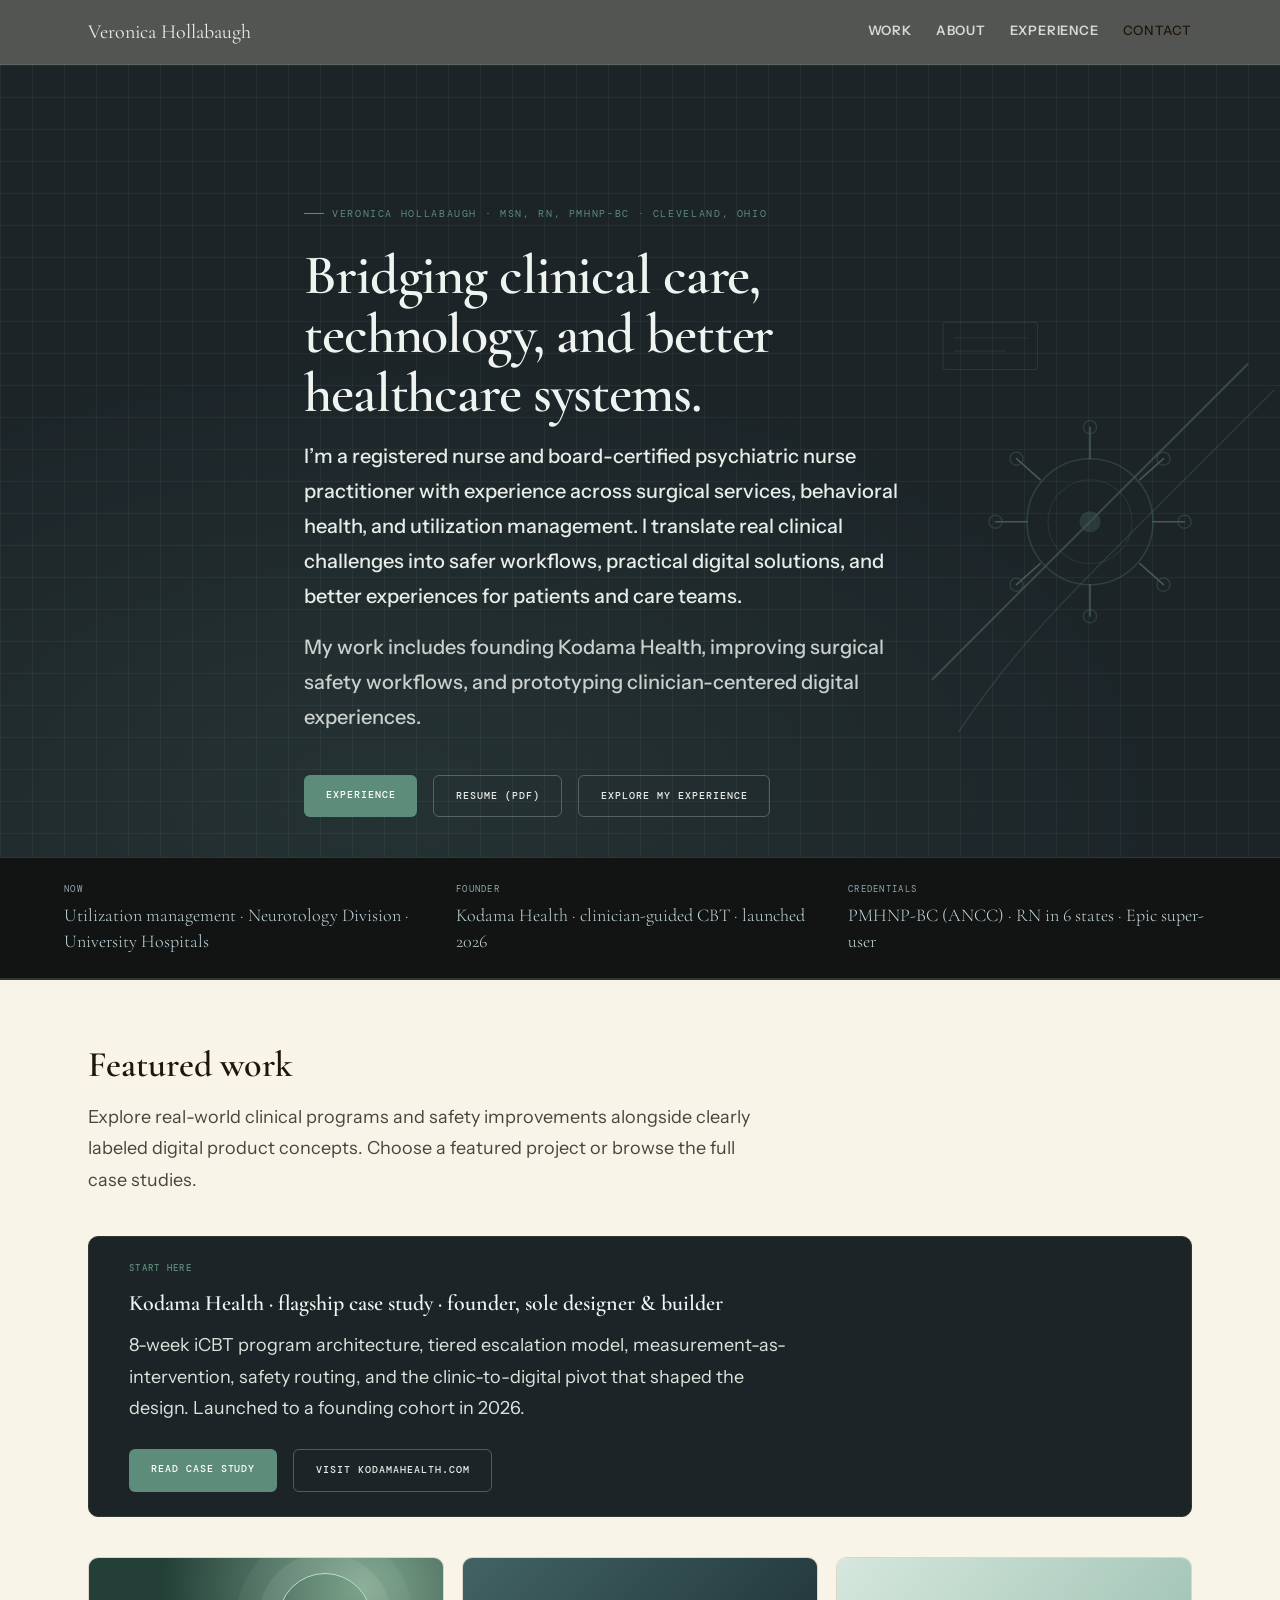
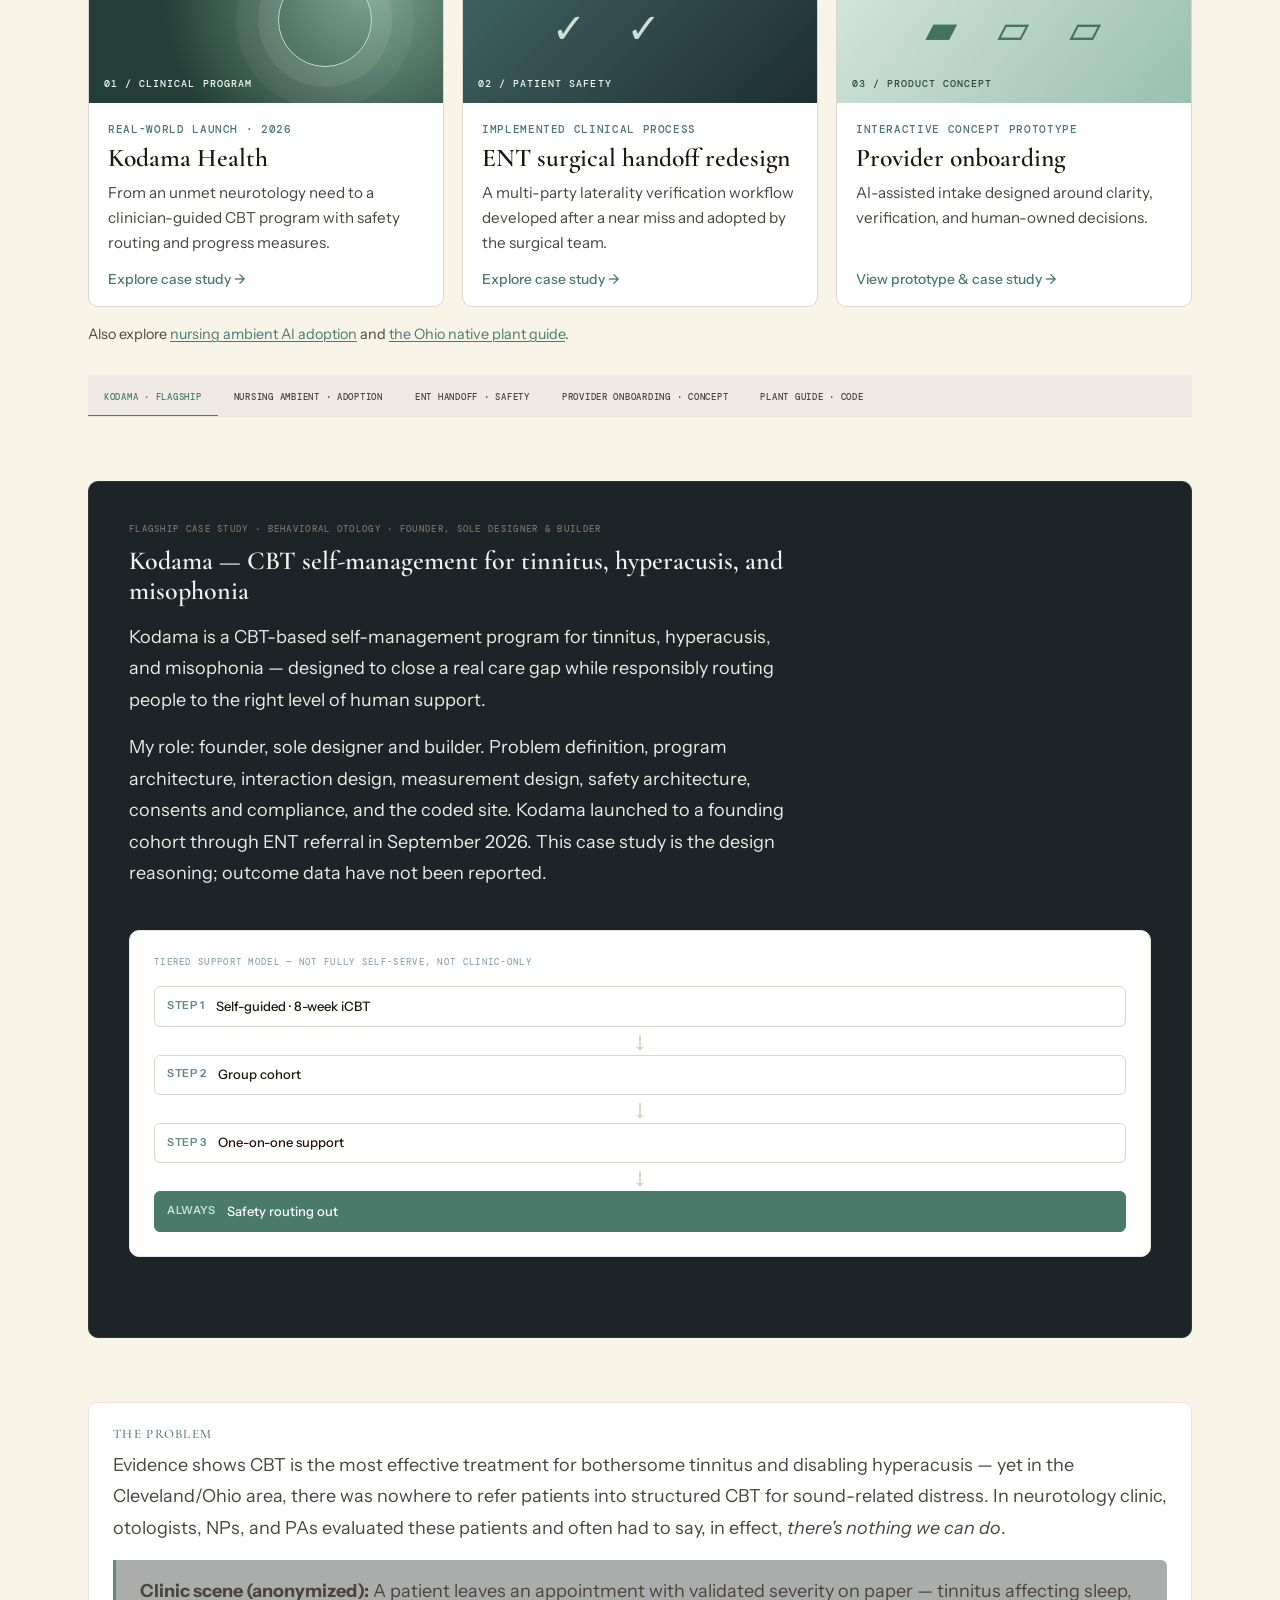
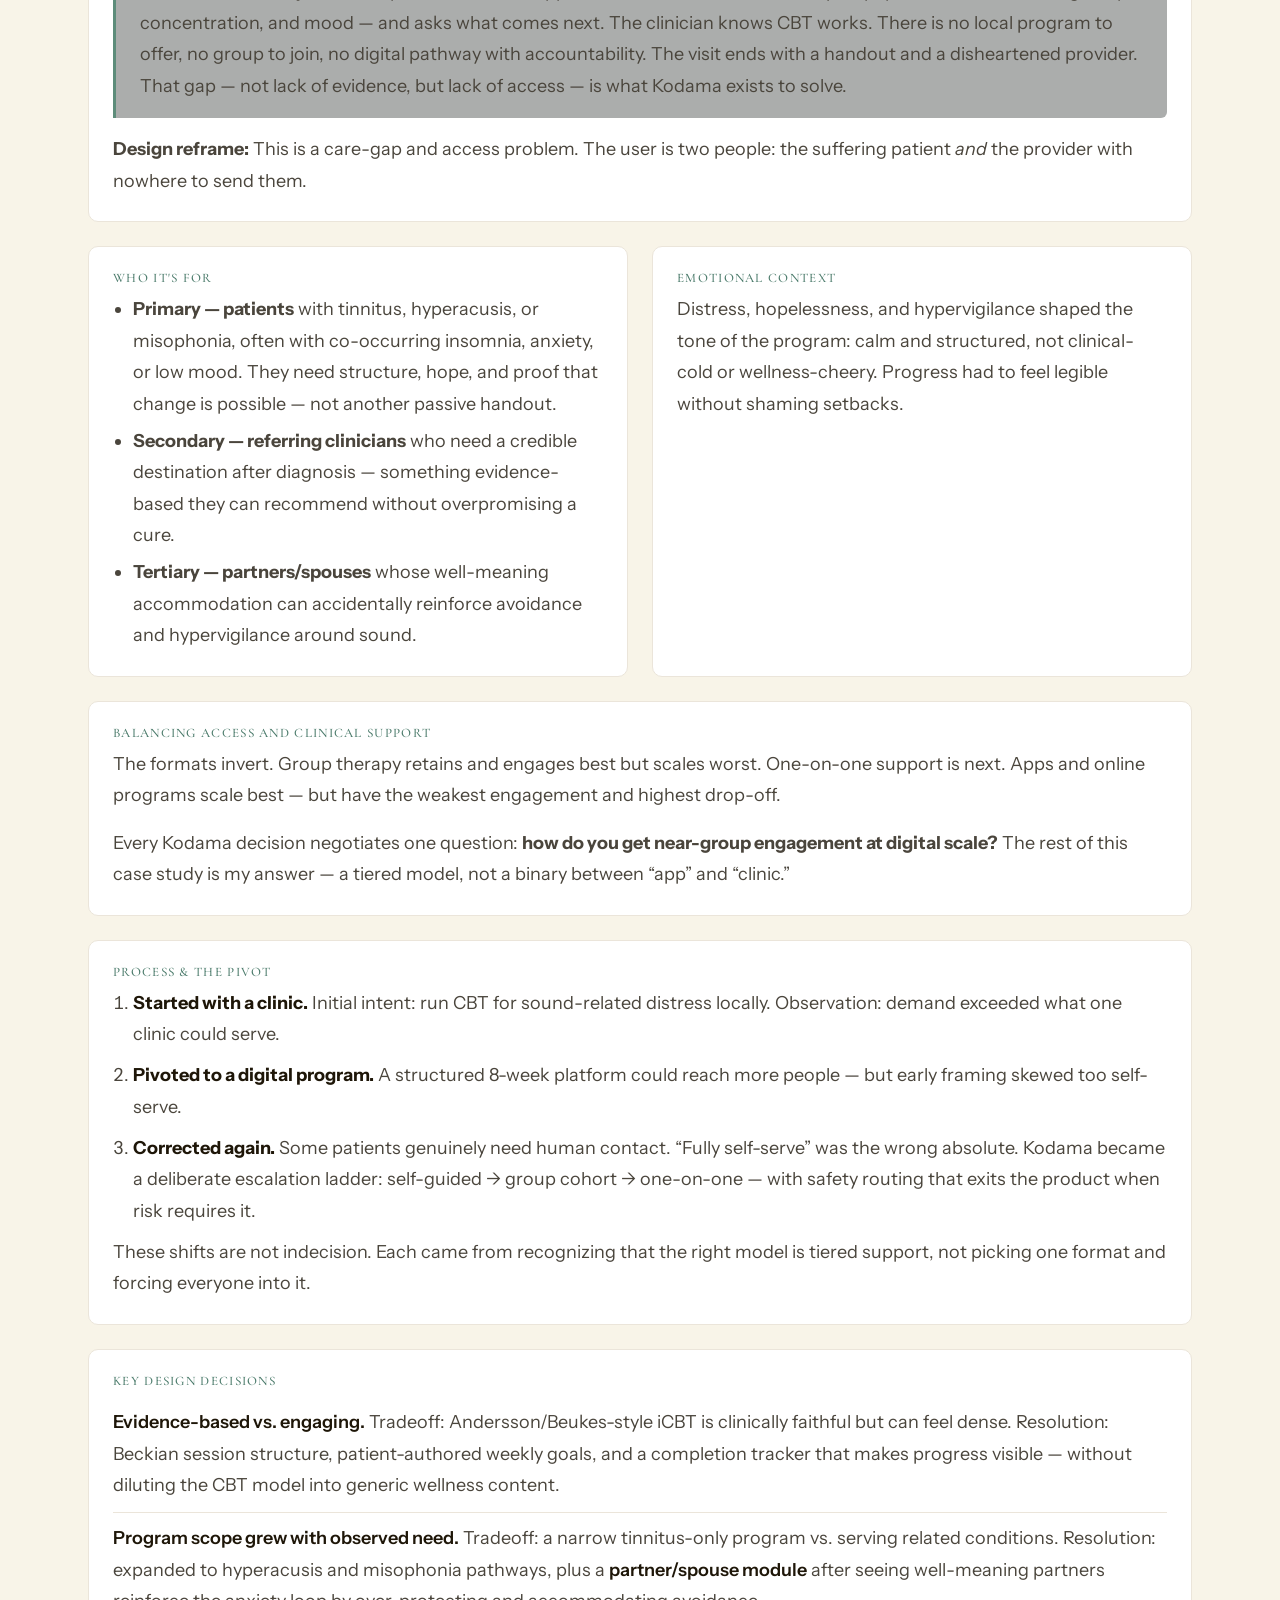
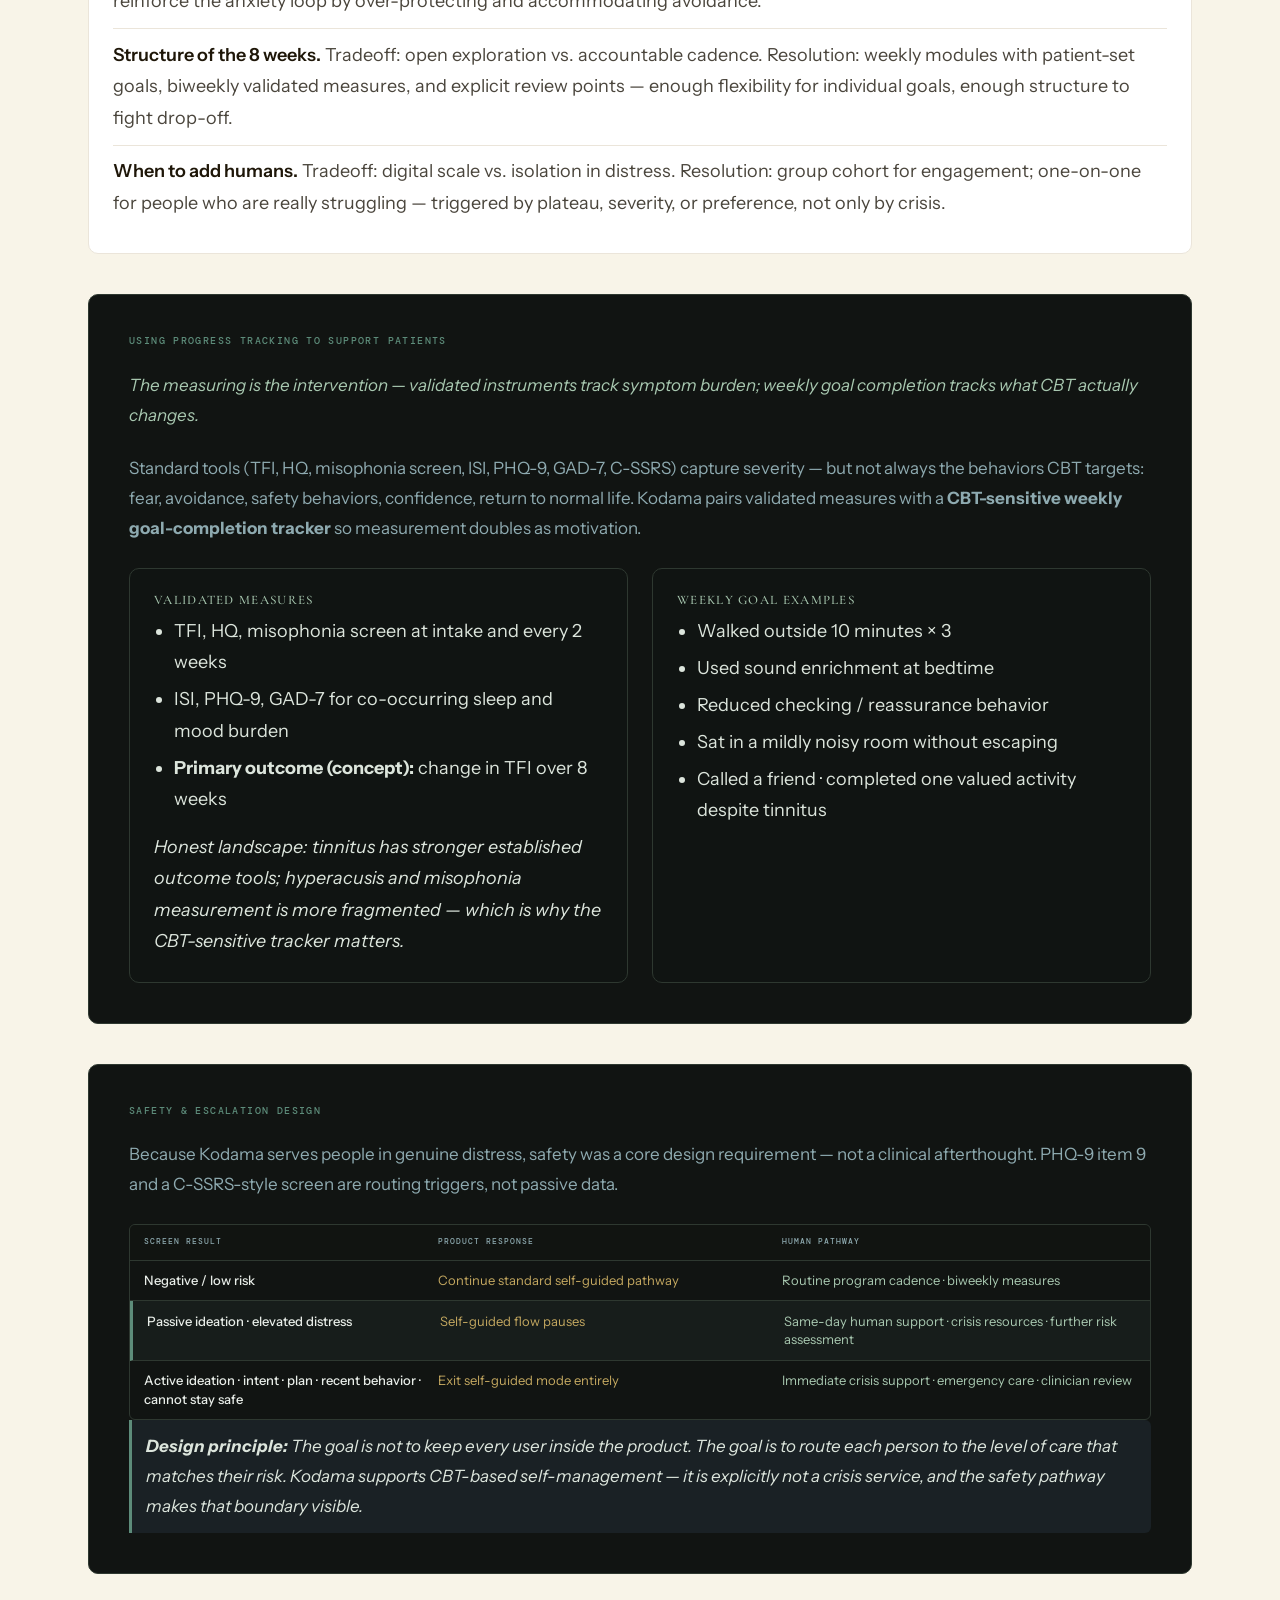
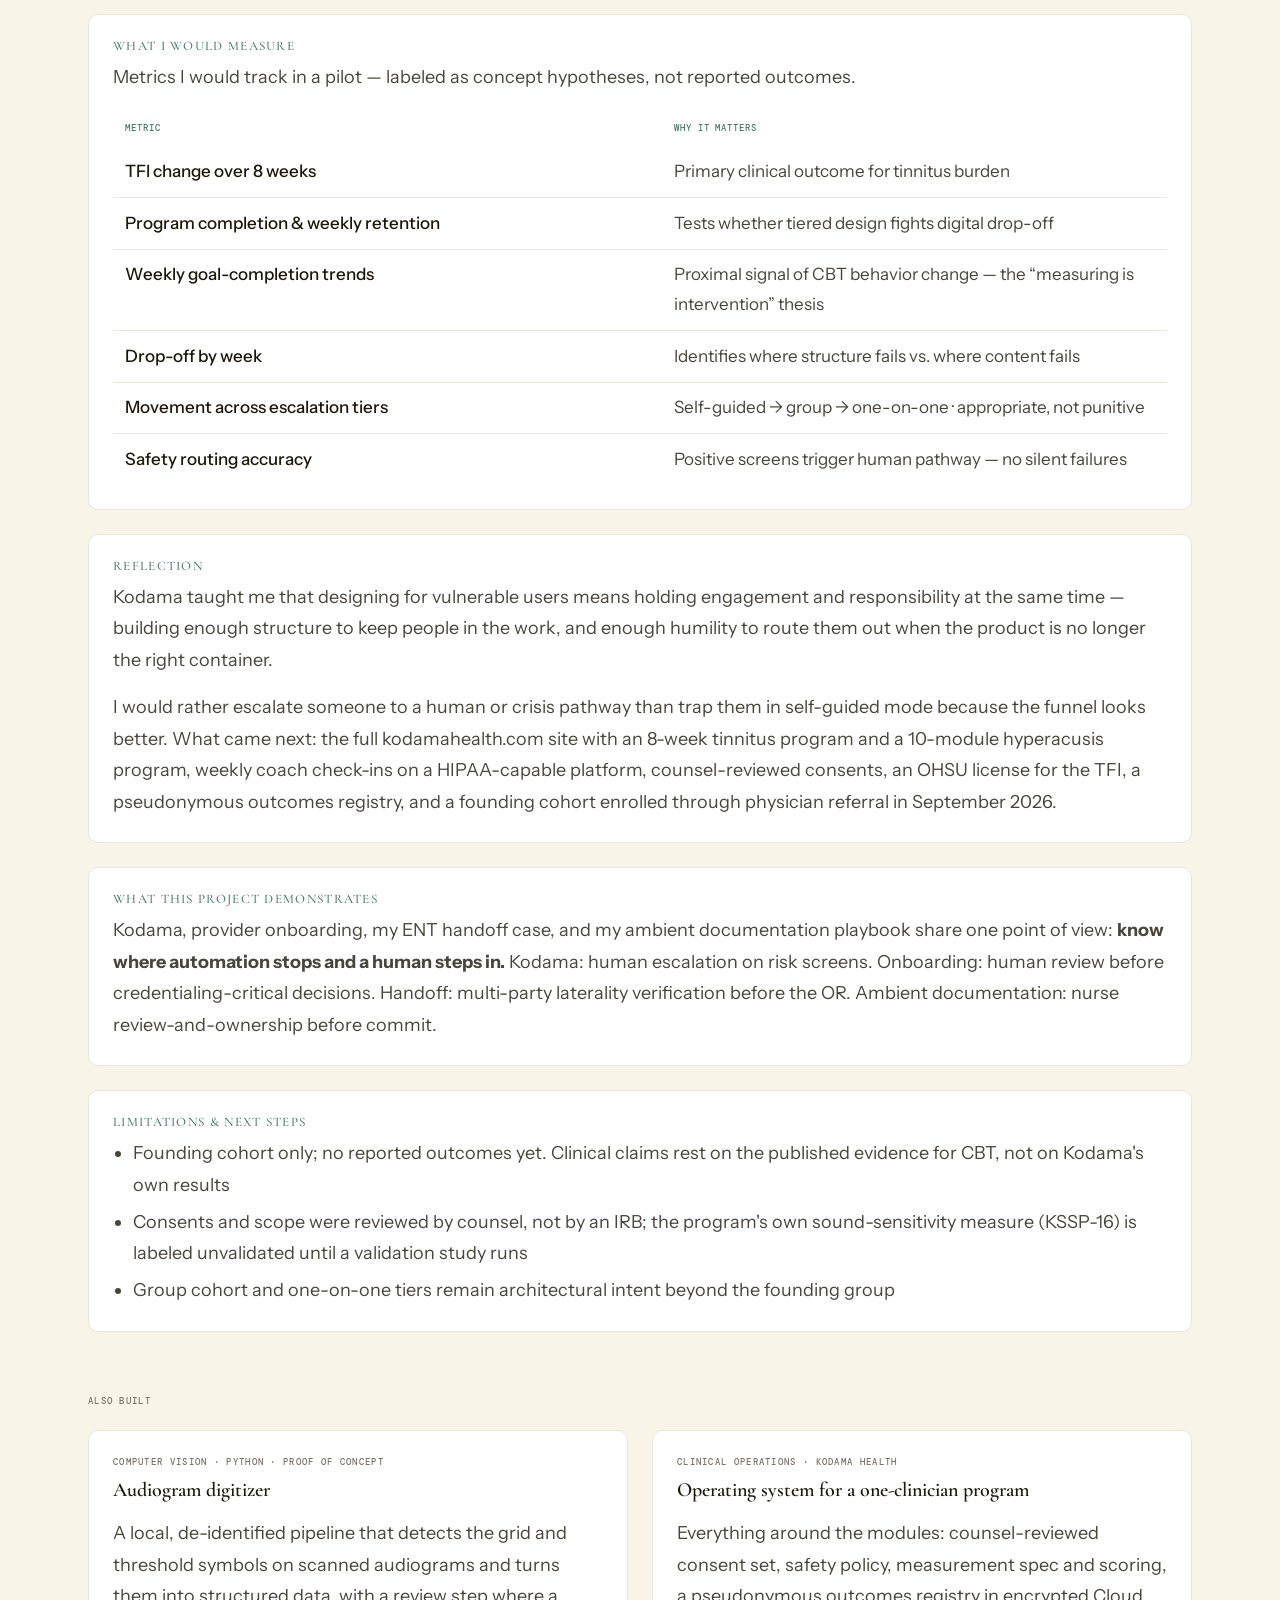
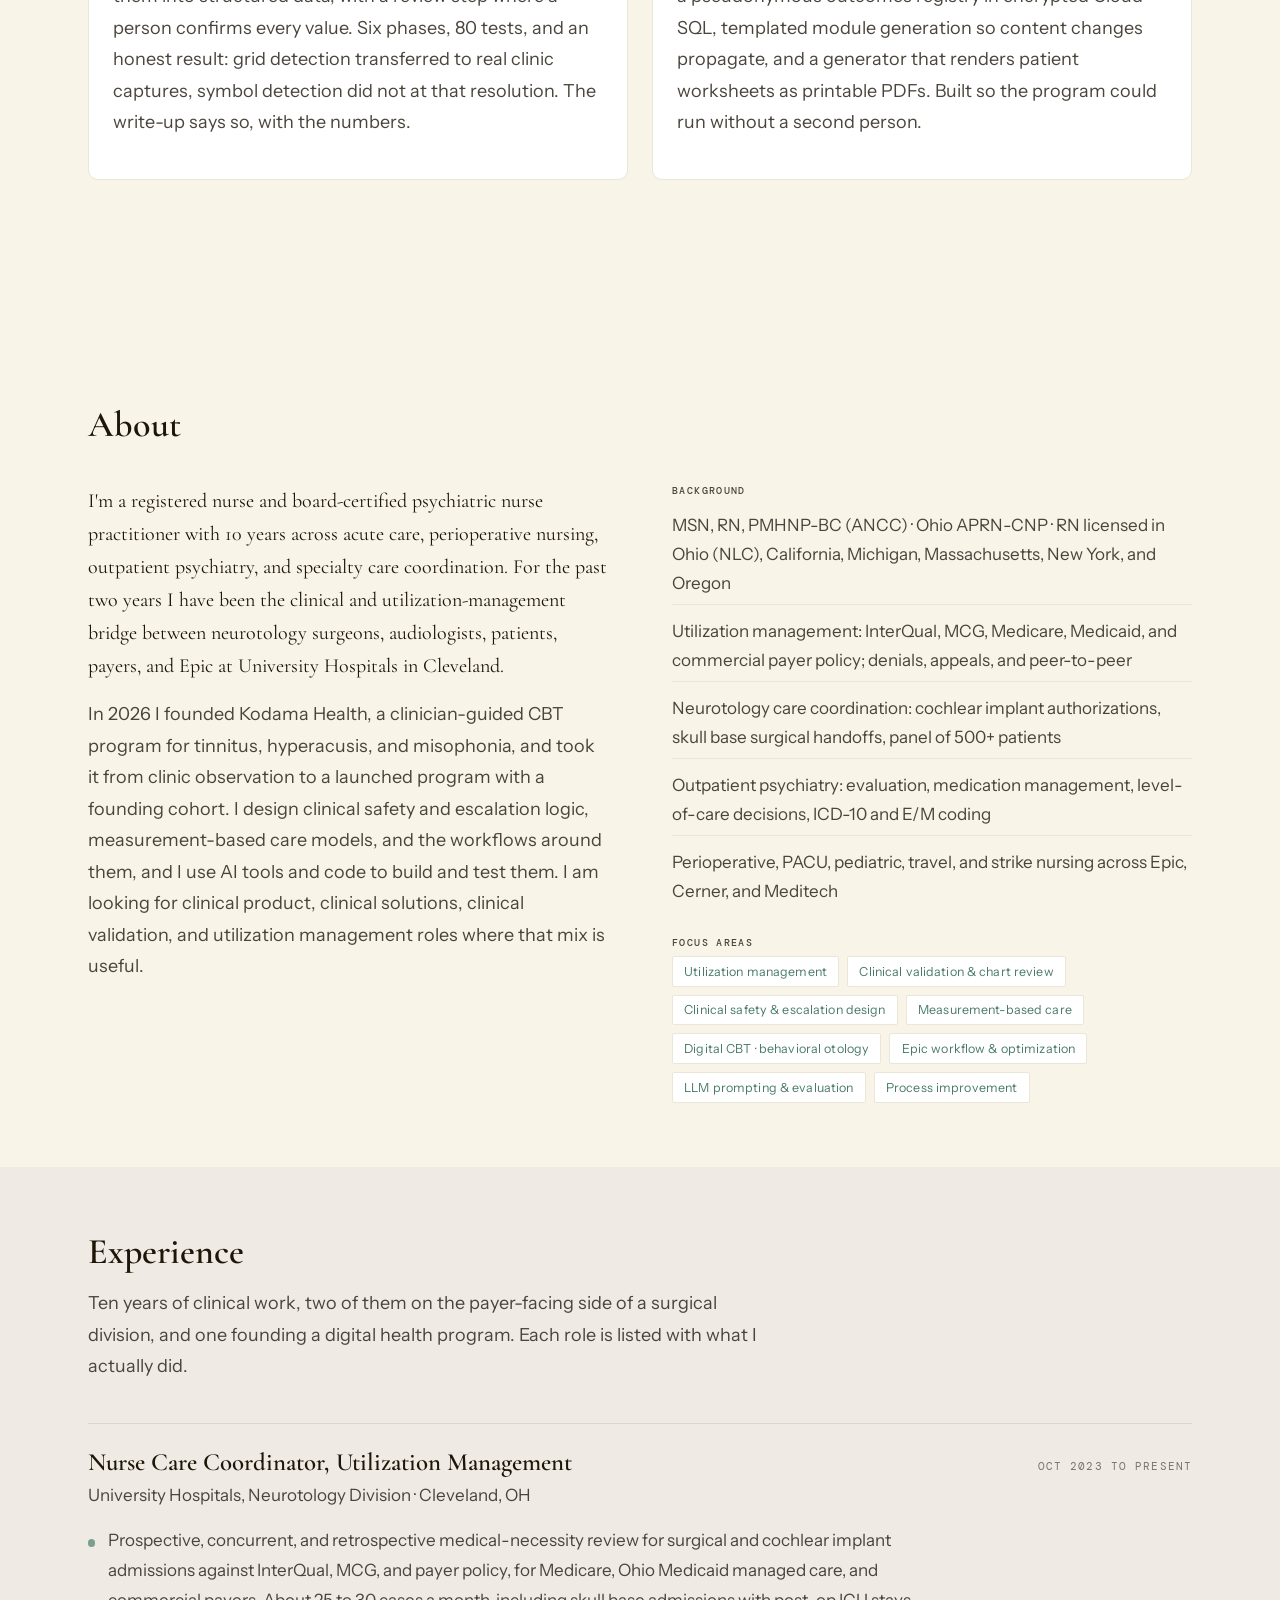
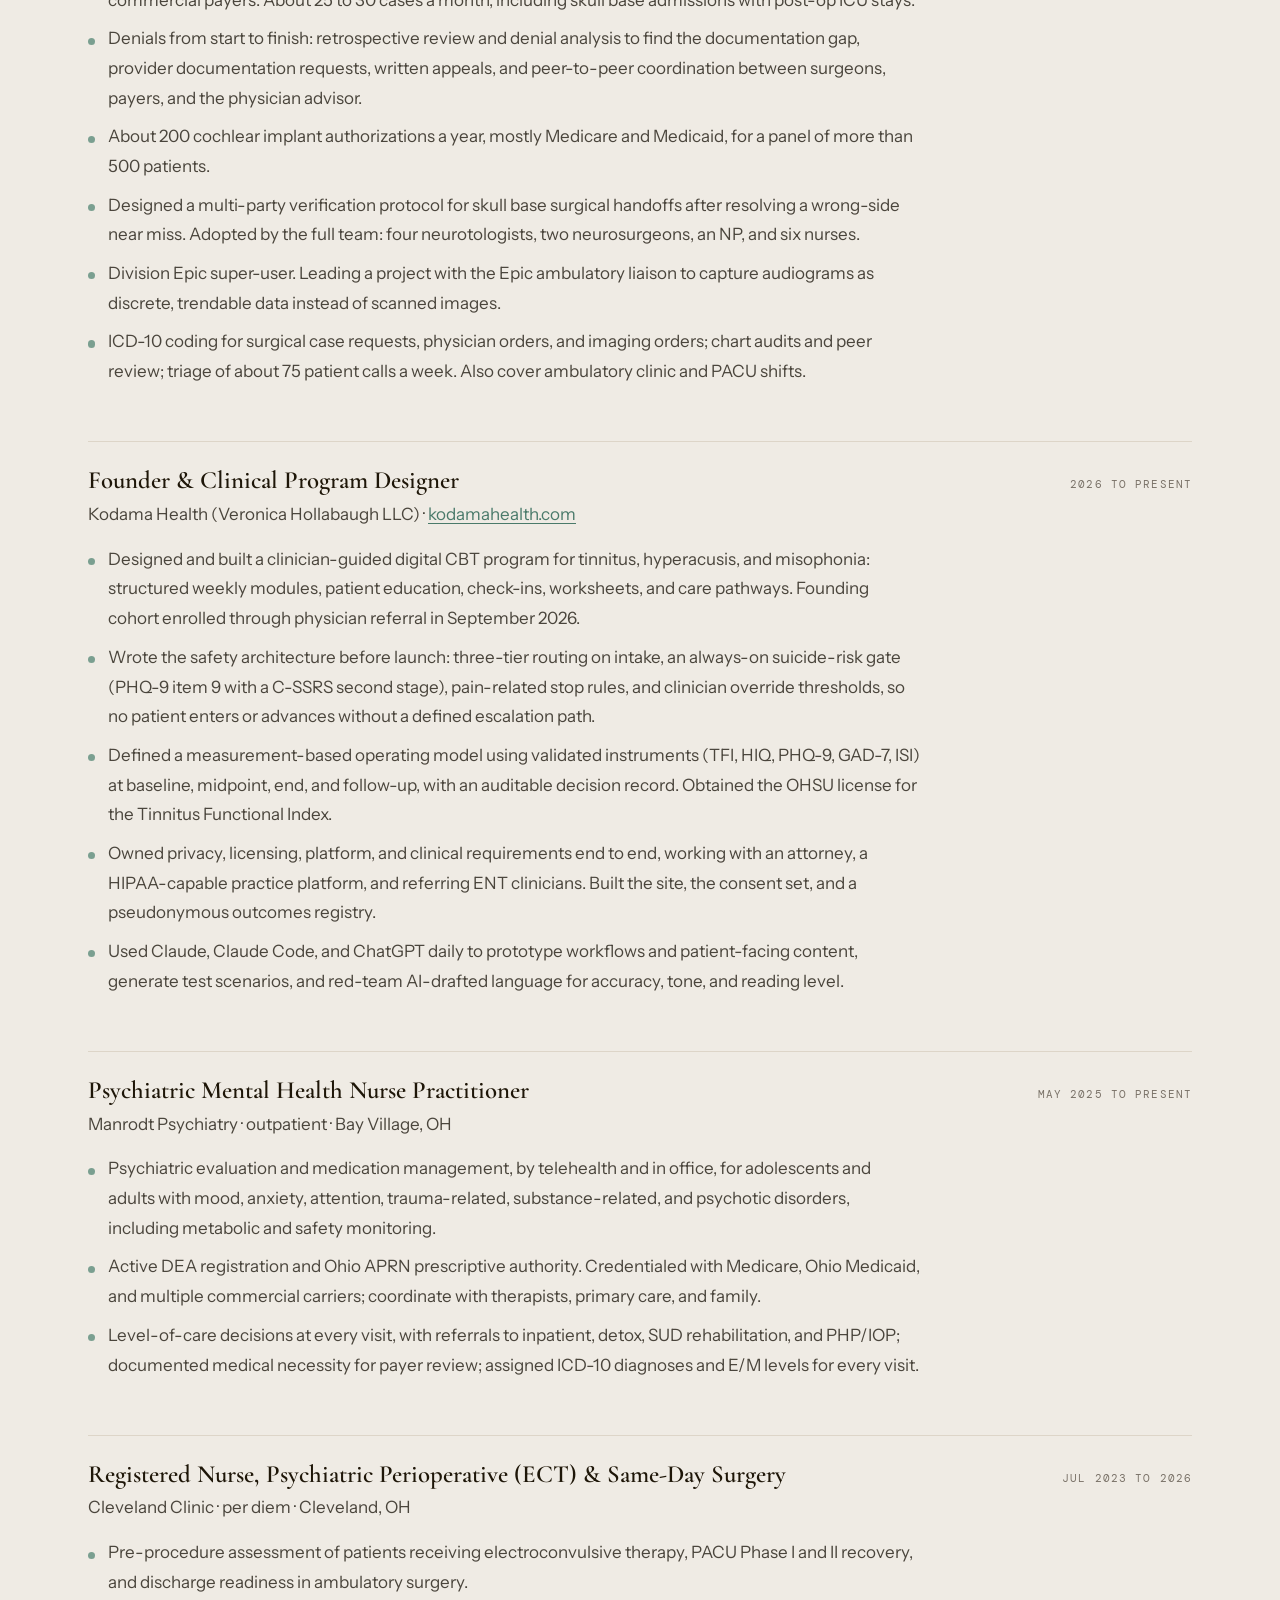
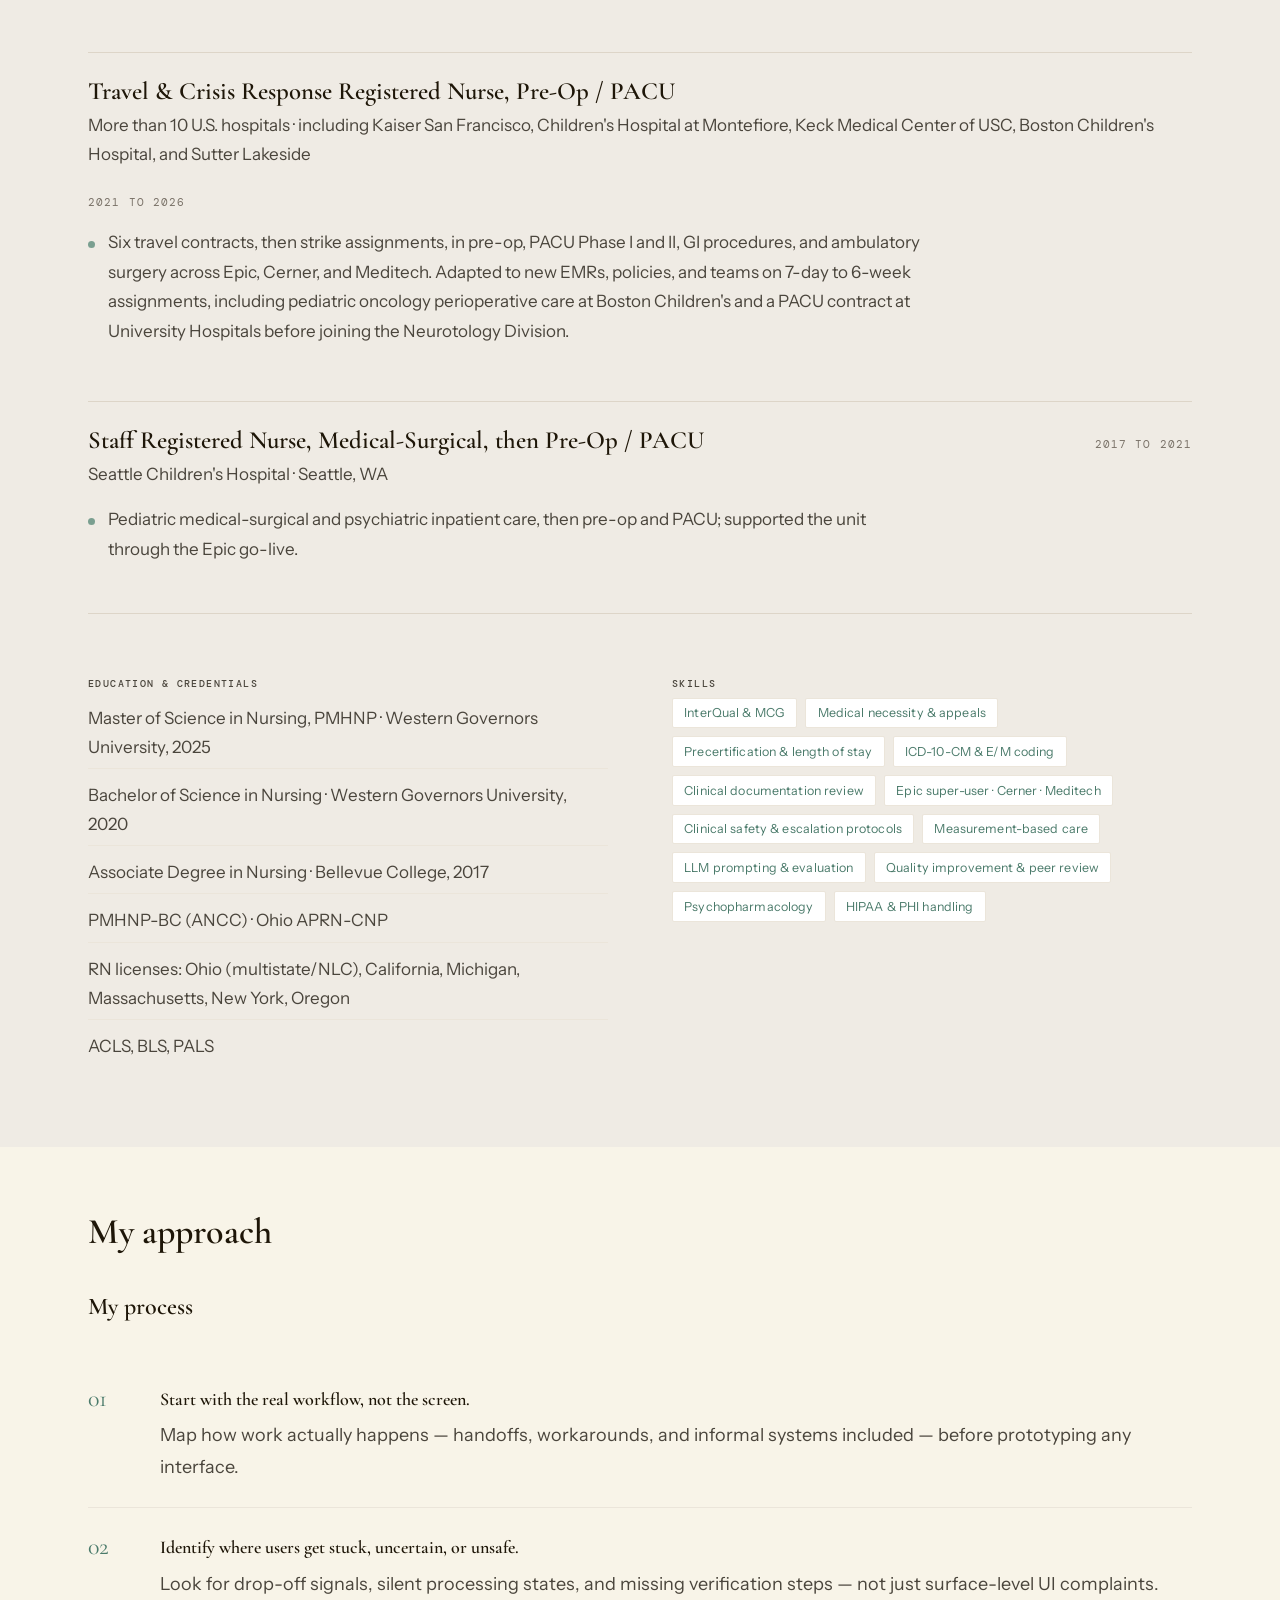
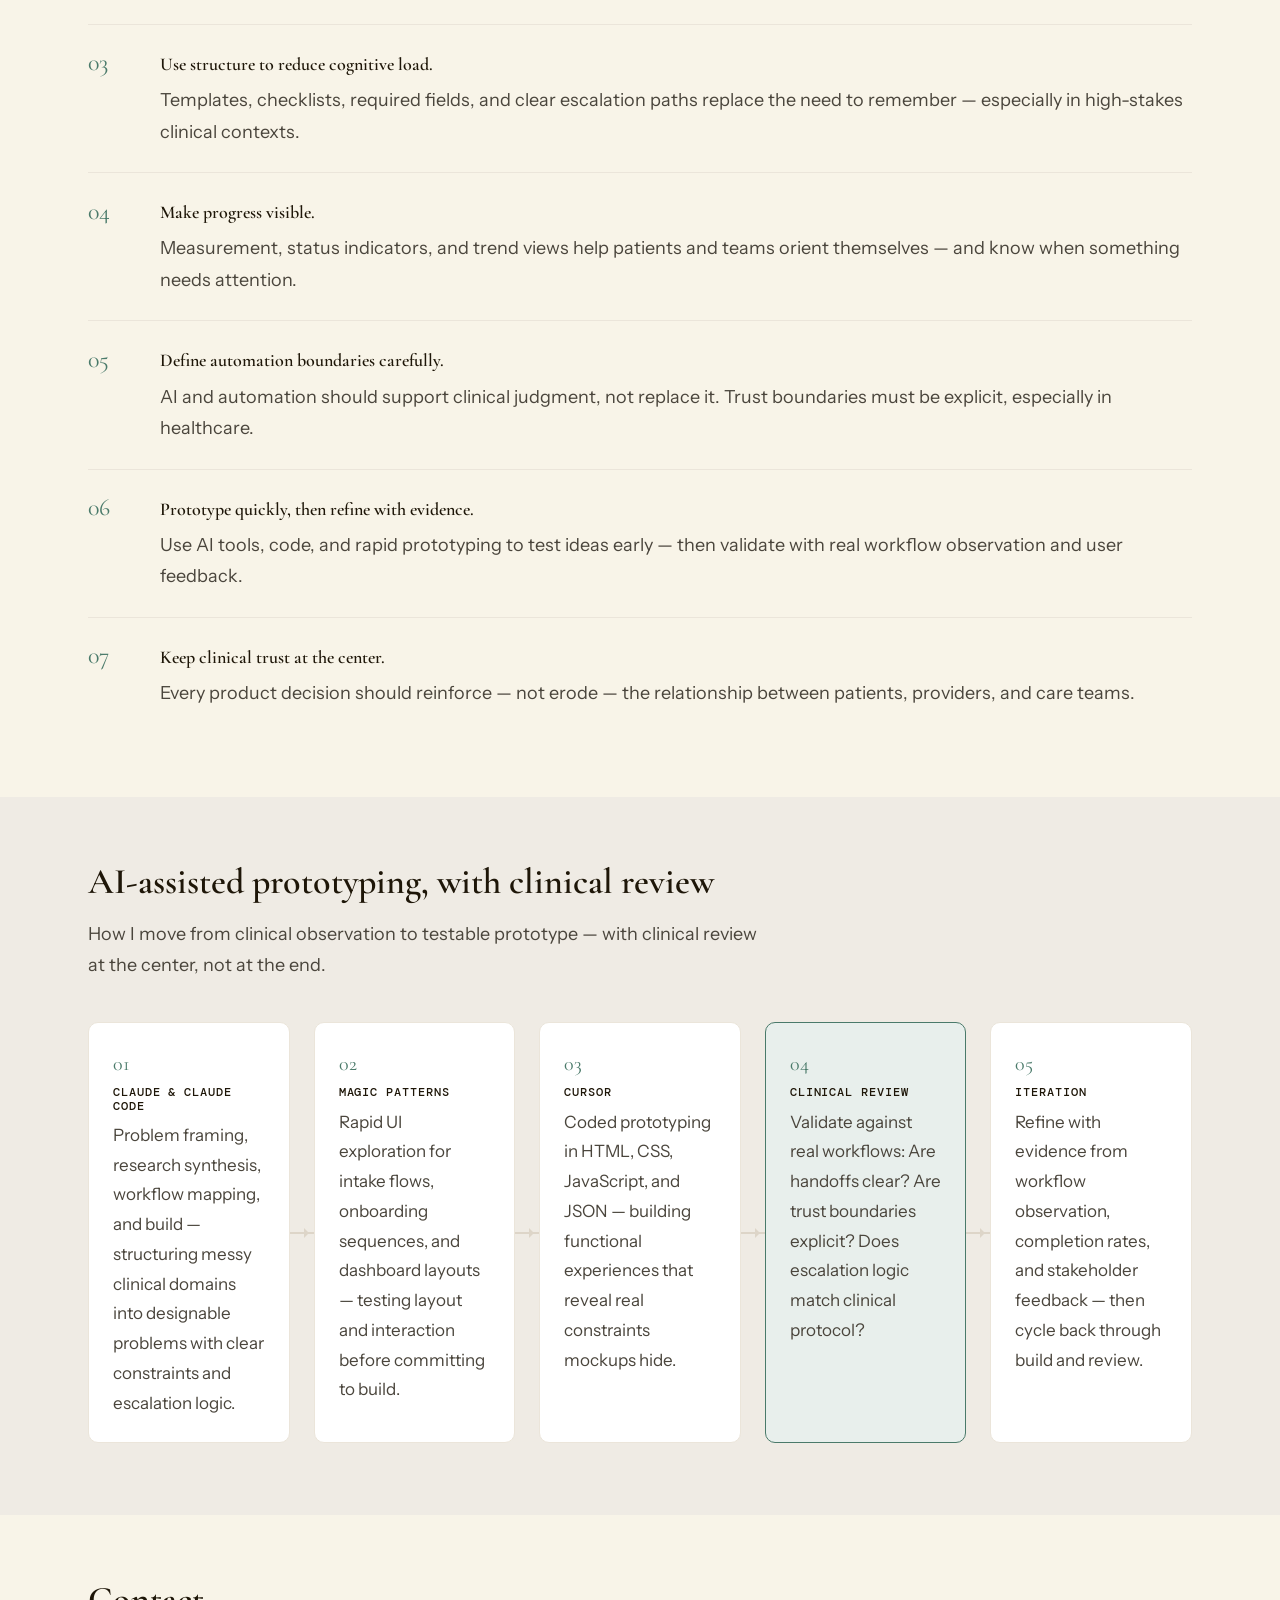
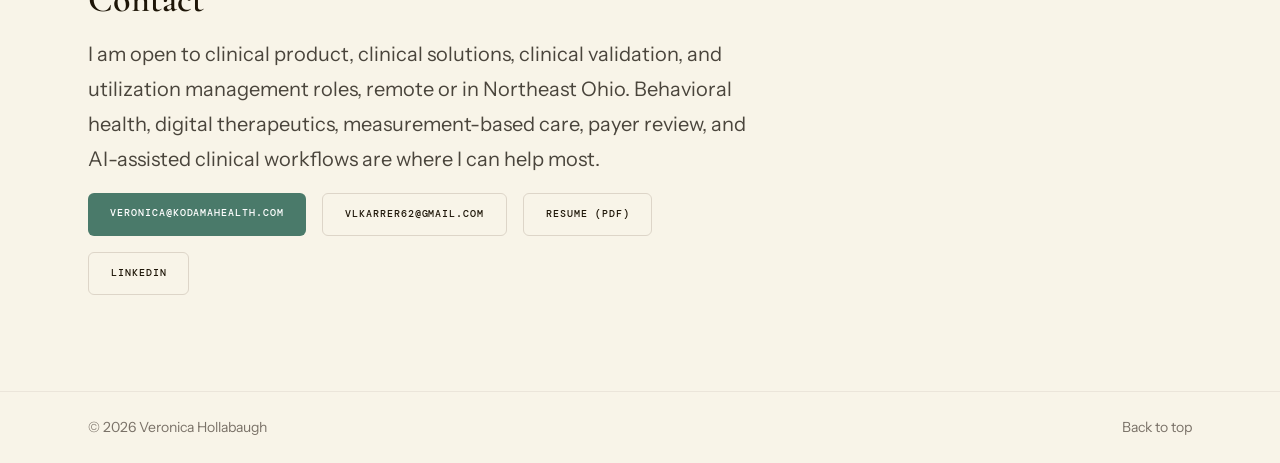
==== commit 9e4315b1: "Fix primary navigation markup after homepage reorganization" ====
--- a/index.html
+++ b/index.html
@@ -23,14 +23,12 @@
       </button>
       <nav class="site-nav" id="site-nav" aria-label="Primary">
         <ul>
-          
-          
-          
-          
-          
-          
-        
-      <li><a href="#work">Work</a></li><li><a href="#about">About</a></li><li><a href="#work">View my work</a></li><li><a href="#contact">Contact</a></li></nav>
+          <li><a href="#work">Work</a></li>
+          <li><a href="#about">About</a></li>
+          <li><a href="#experience">Experience</a></li>
+          <li><a href="#contact">Contact</a></li>
+        </ul>
+      </nav>
     </div>
   </header>
 
--- a/styles.css
+++ b/styles.css
@@ -3981,3 +3981,7 @@
   margin-top: 0;
   opacity: 0.85;
 }
+
+/* Featured projects and updated reading hierarchy */
+body{font-family:var(--font-ui);line-height:1.7}h1,h2,h3,h4,.lead,.work-flagship-title{font-family:var(--font-serif)}.hero-lead{max-width:49rem}.section-desc{max-width:52rem}
+.featured-projects{display:grid;grid-template-columns:repeat(3,minmax(0,1fr));gap:1.1rem;margin:2rem 0 1.1rem}.featured-project{display:flex;flex-direction:column;background:#fff;border:1px solid var(--color-border);border-radius:10px;overflow:hidden;text-decoration:none;color:var(--color-text);transition:box-shadow .2s,transform .2s}.featured-project:hover,.featured-project:focus-visible{box-shadow:var(--shadow-md);transform:translateY(-3px)}.featured-art{height:145px;position:relative;overflow:hidden}.art-kodama{background:radial-gradient(circle at 78% 20%,#7da58d,#233f37 68%)}.art-handoff{background:linear-gradient(135deg,#426364,#1c2f34)}.art-onboard{background:linear-gradient(130deg,#d6e7dd,#9abfb0)}.art-label{position:absolute;bottom:13px;left:15px;color:#f4f7f2;font:500 .65rem var(--font-mono);letter-spacing:.1em}.art-onboard .art-label{color:#284c40}.art-orbit{position:absolute;border:1px solid #c1e0cd;border-radius:50%;width:94px;height:94px;right:20%;top:15px;box-shadow:0 0 0 20px #ffffff13,0 0 0 42px #ffffff0b}.art-symbol,.art-steps{position:absolute;top:35px;left:25%;font-size:2.6rem;letter-spacing:16px;color:#cfdfd7}.art-steps{color:#437262}.featured-copy{display:flex;flex:1;flex-direction:column;gap:.45rem;padding:1.2rem}.featured-kicker{color:var(--color-accent);font:500 .67rem var(--font-mono);text-transform:uppercase;letter-spacing:.06em}.featured-copy h3{margin:0;font-size:1.6rem;line-height:1.15}.featured-copy p{font:400 .95rem/1.65 var(--font-ui);margin:0;color:var(--color-text-muted);flex:1}.featured-more{color:var(--color-accent);font:500 .87rem var(--font-ui);margin-top:.5rem}.featured-secondary{font:400 .9rem var(--font-ui);margin-bottom:2rem;color:var(--color-text-muted)}.demo-disclaimer{border-left:3px solid var(--color-accent);background:var(--color-accent-light);padding:.85rem 1rem;font:400 .95rem/1.6 var(--font-ui)}@media(max-width:760px){.featured-projects{grid-template-columns:1fr}.featured-project{flex-direction:row}.featured-art{height:auto;min-height:160px;flex:0 0 30%}}@media(max-width:480px){.featured-project{flex-direction:column}.featured-art{height:110px;min-height:110px}.featured-copy{padding:1rem}}@media(prefers-reduced-motion:reduce){.featured-project{transition:none}.featured-project:hover{transform:none}}
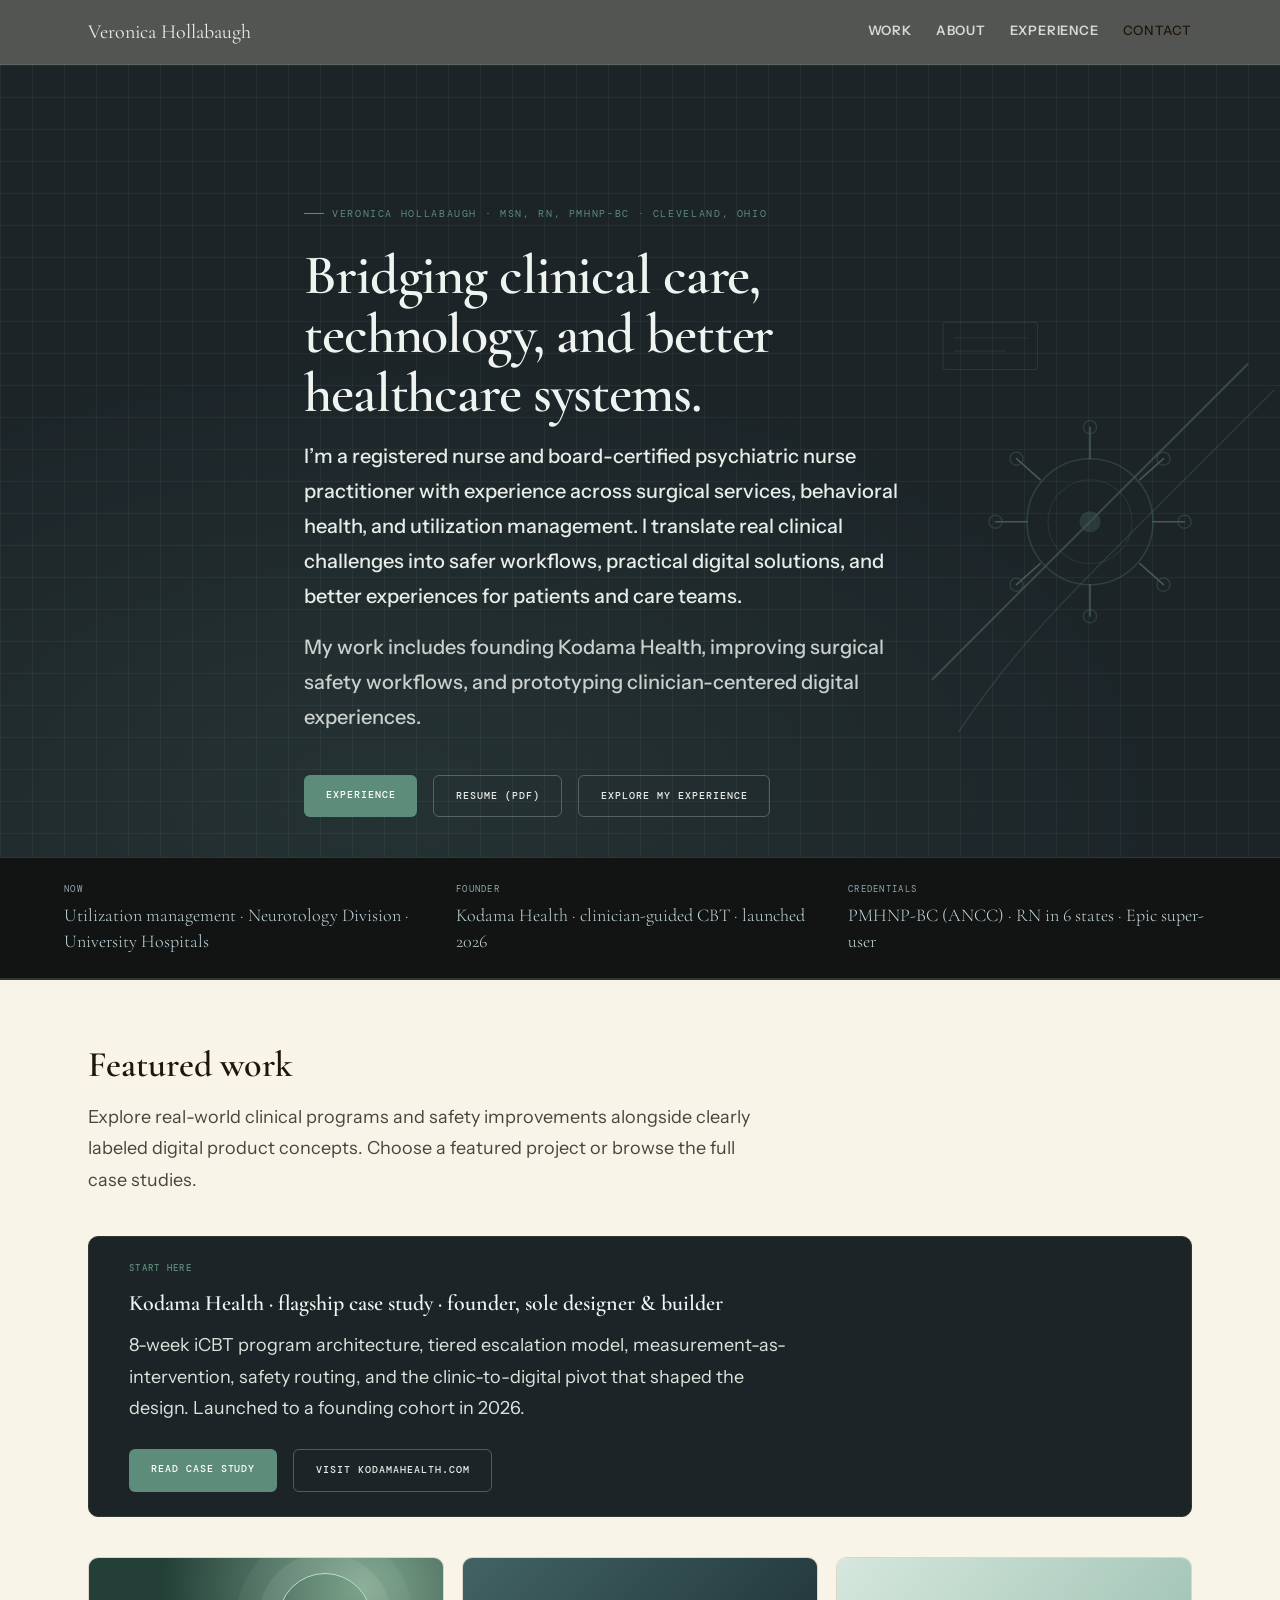
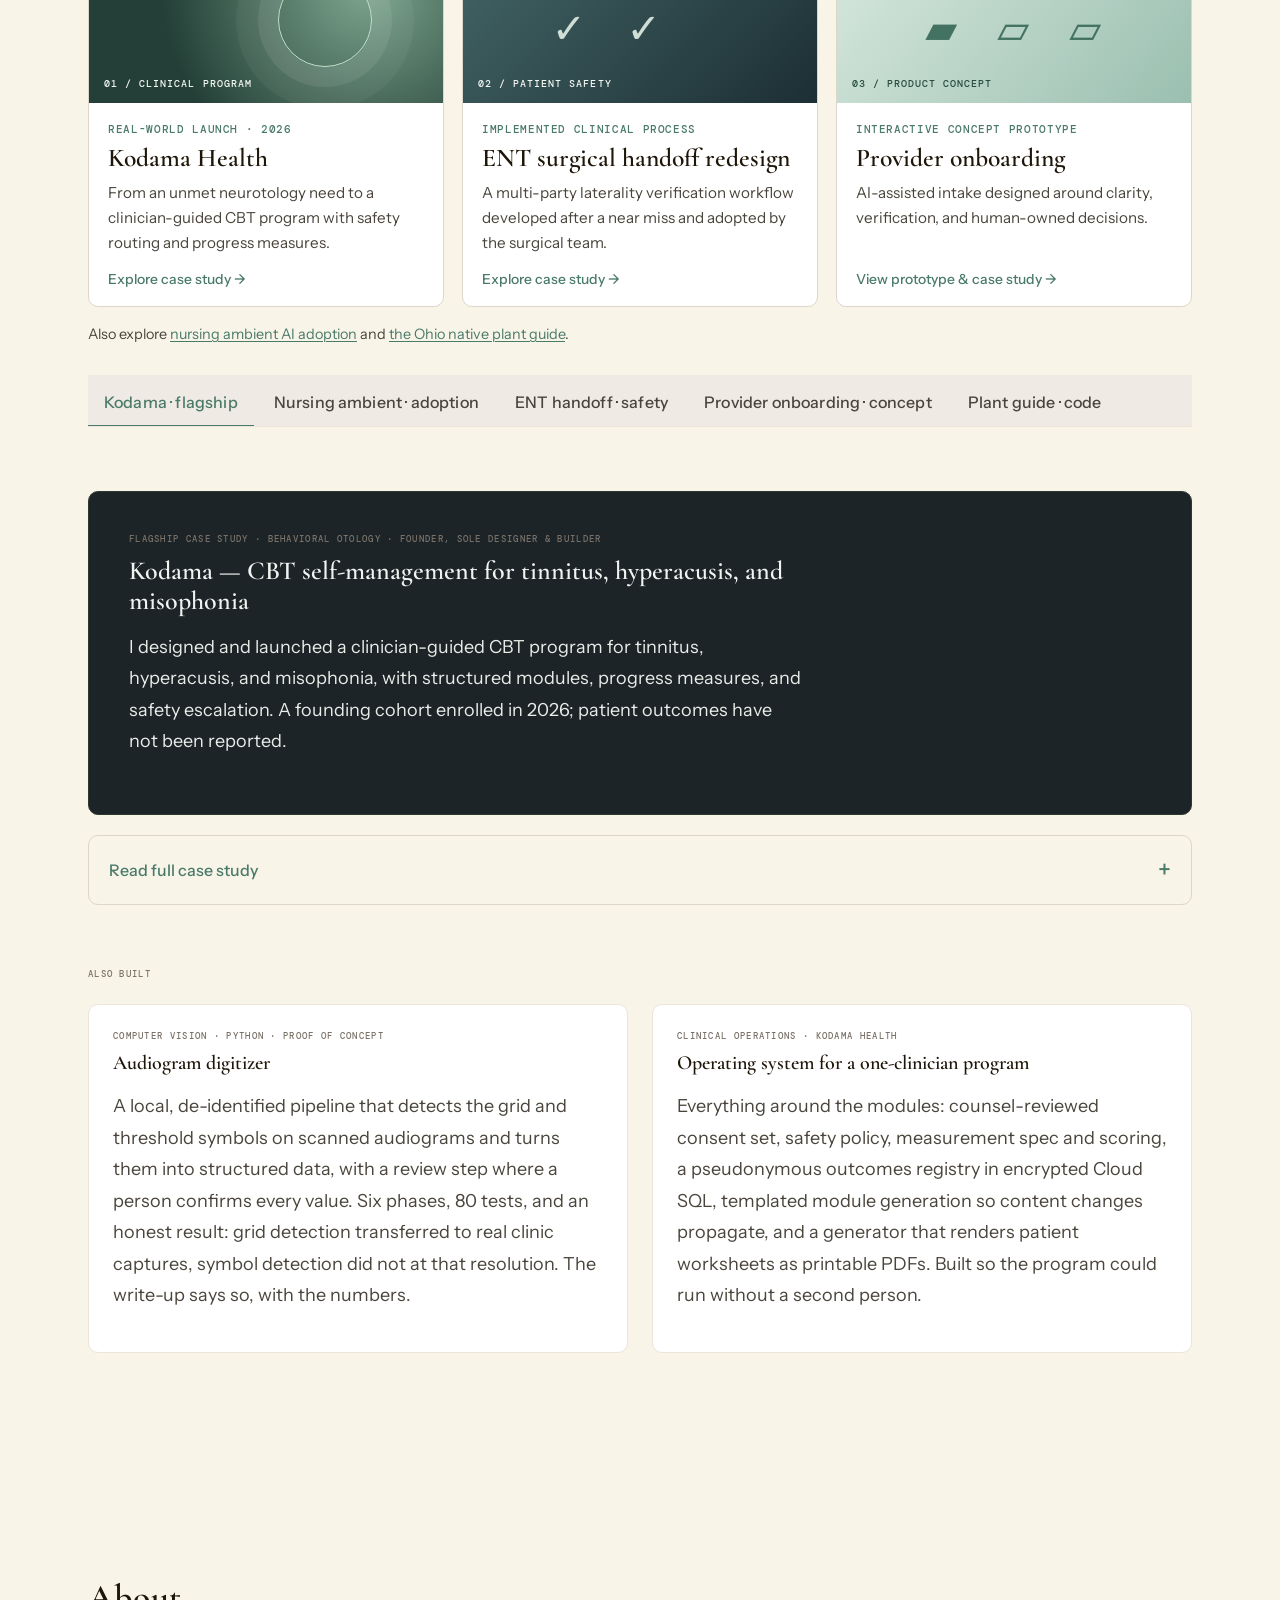
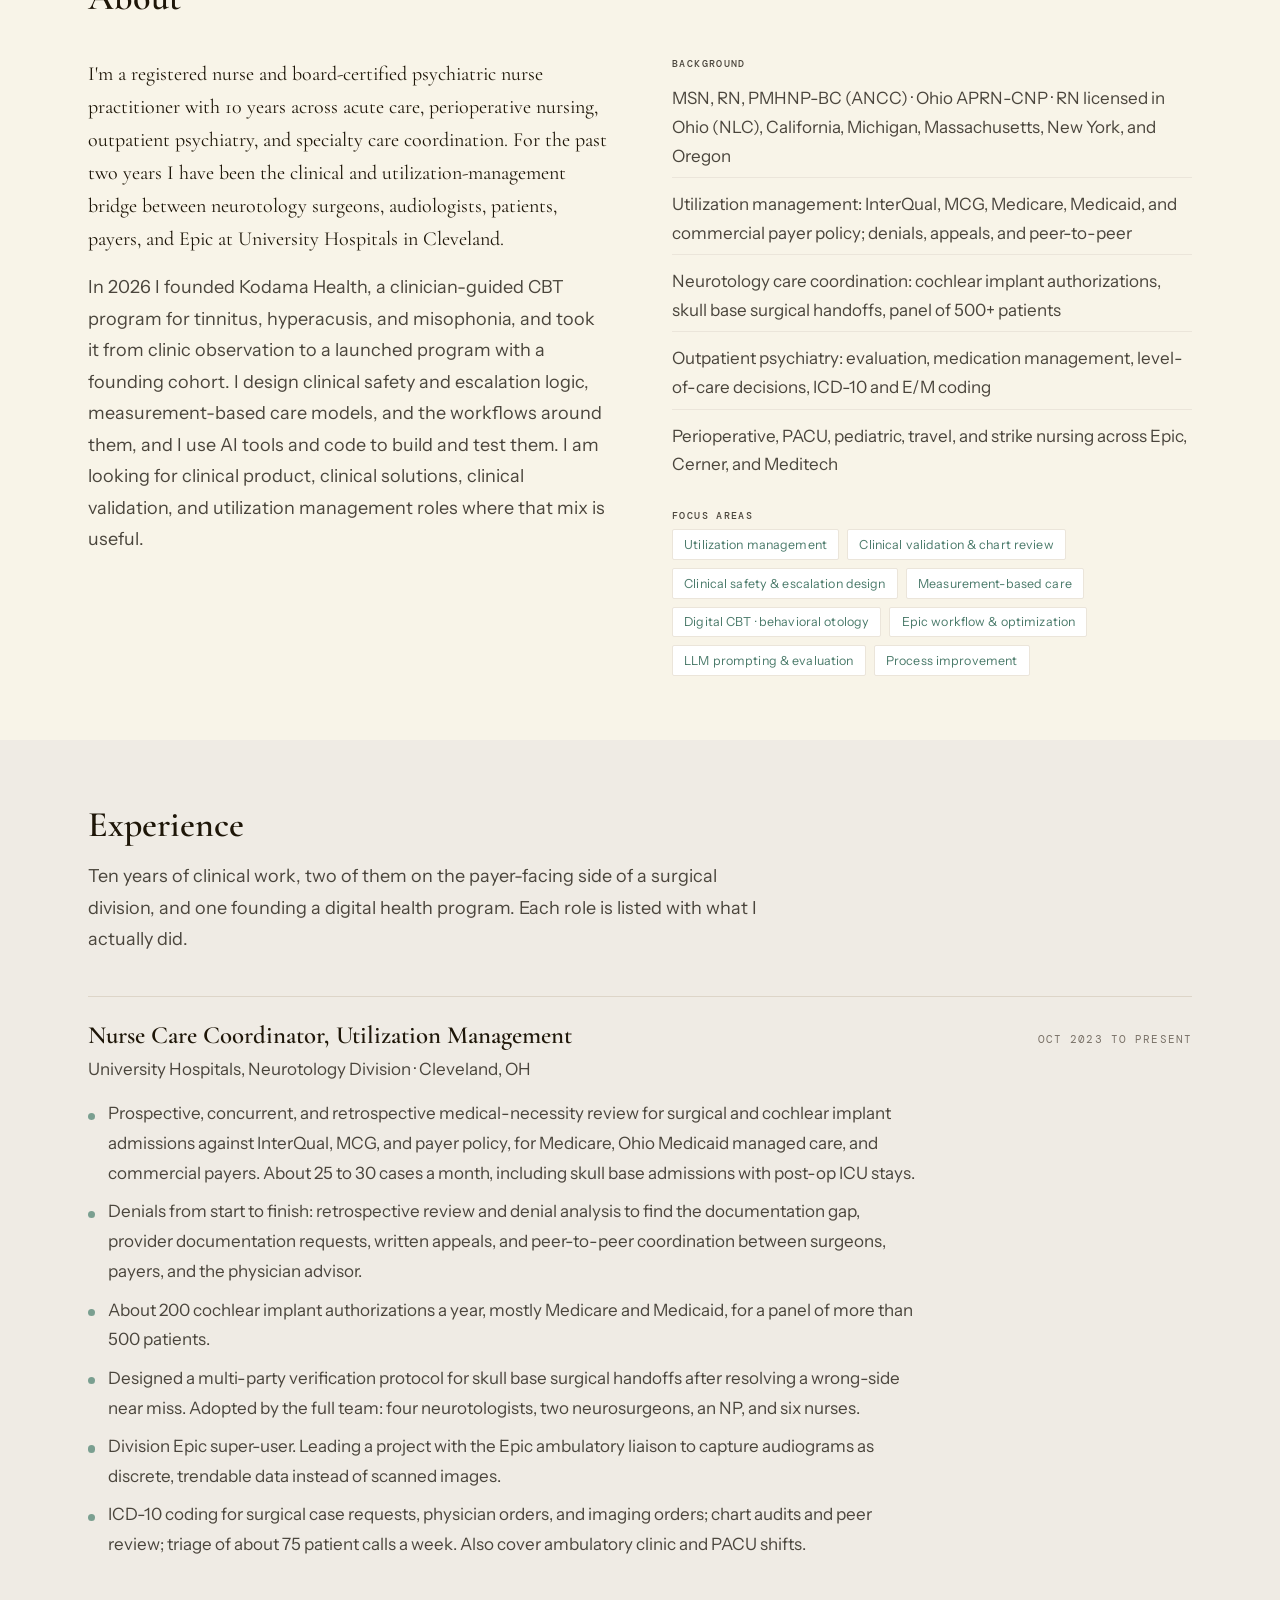
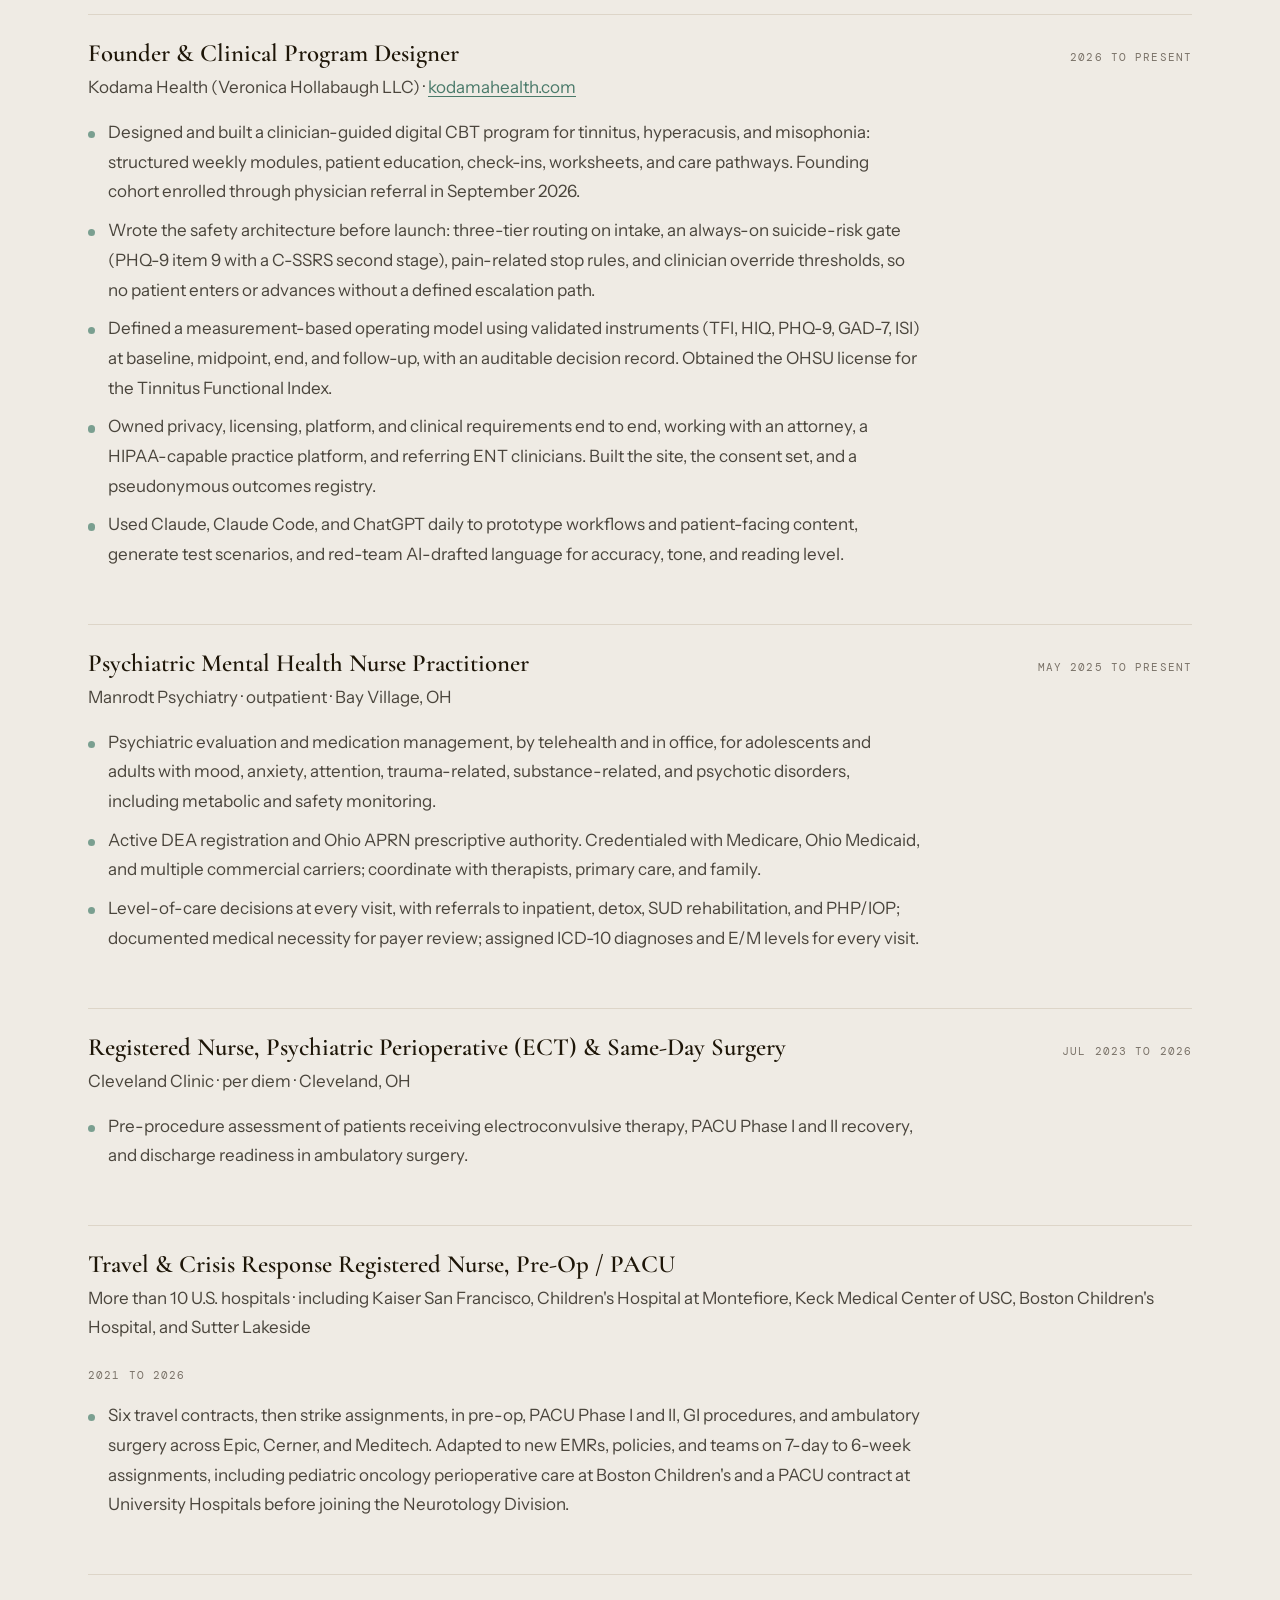
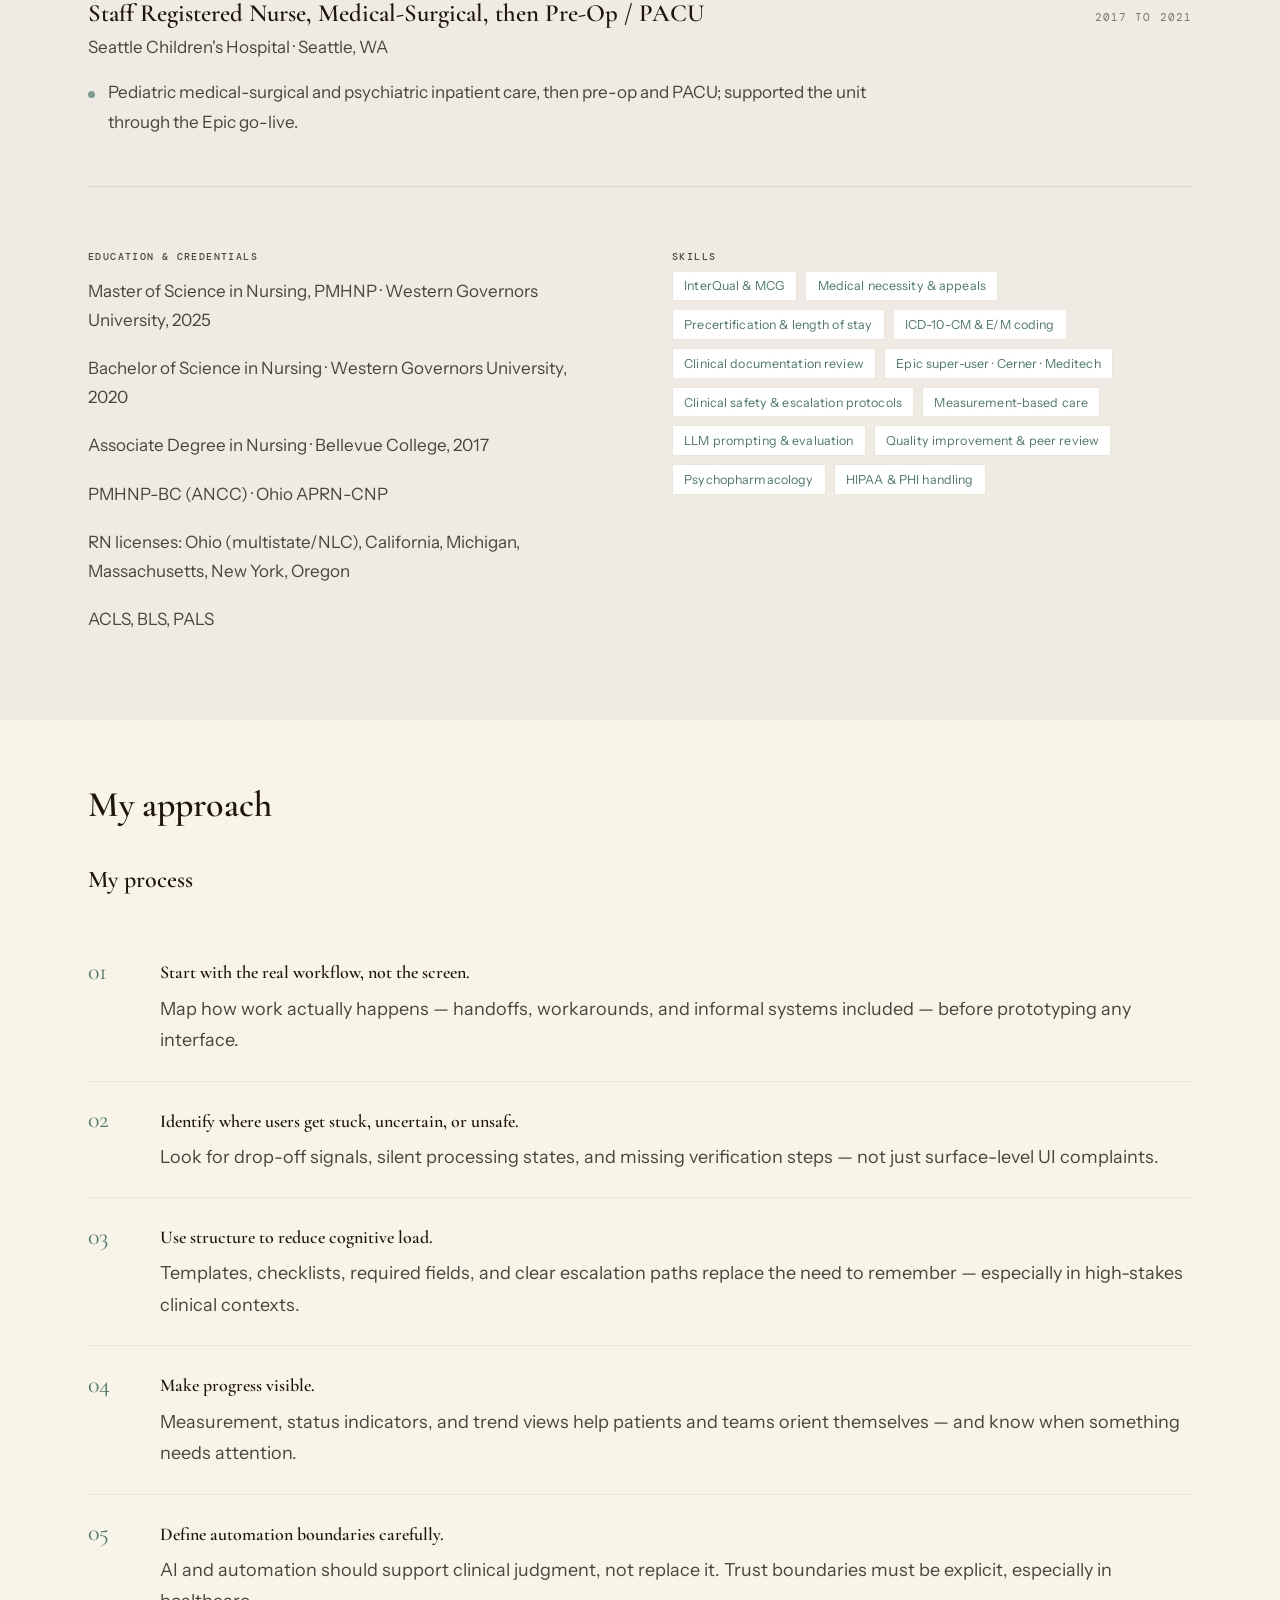
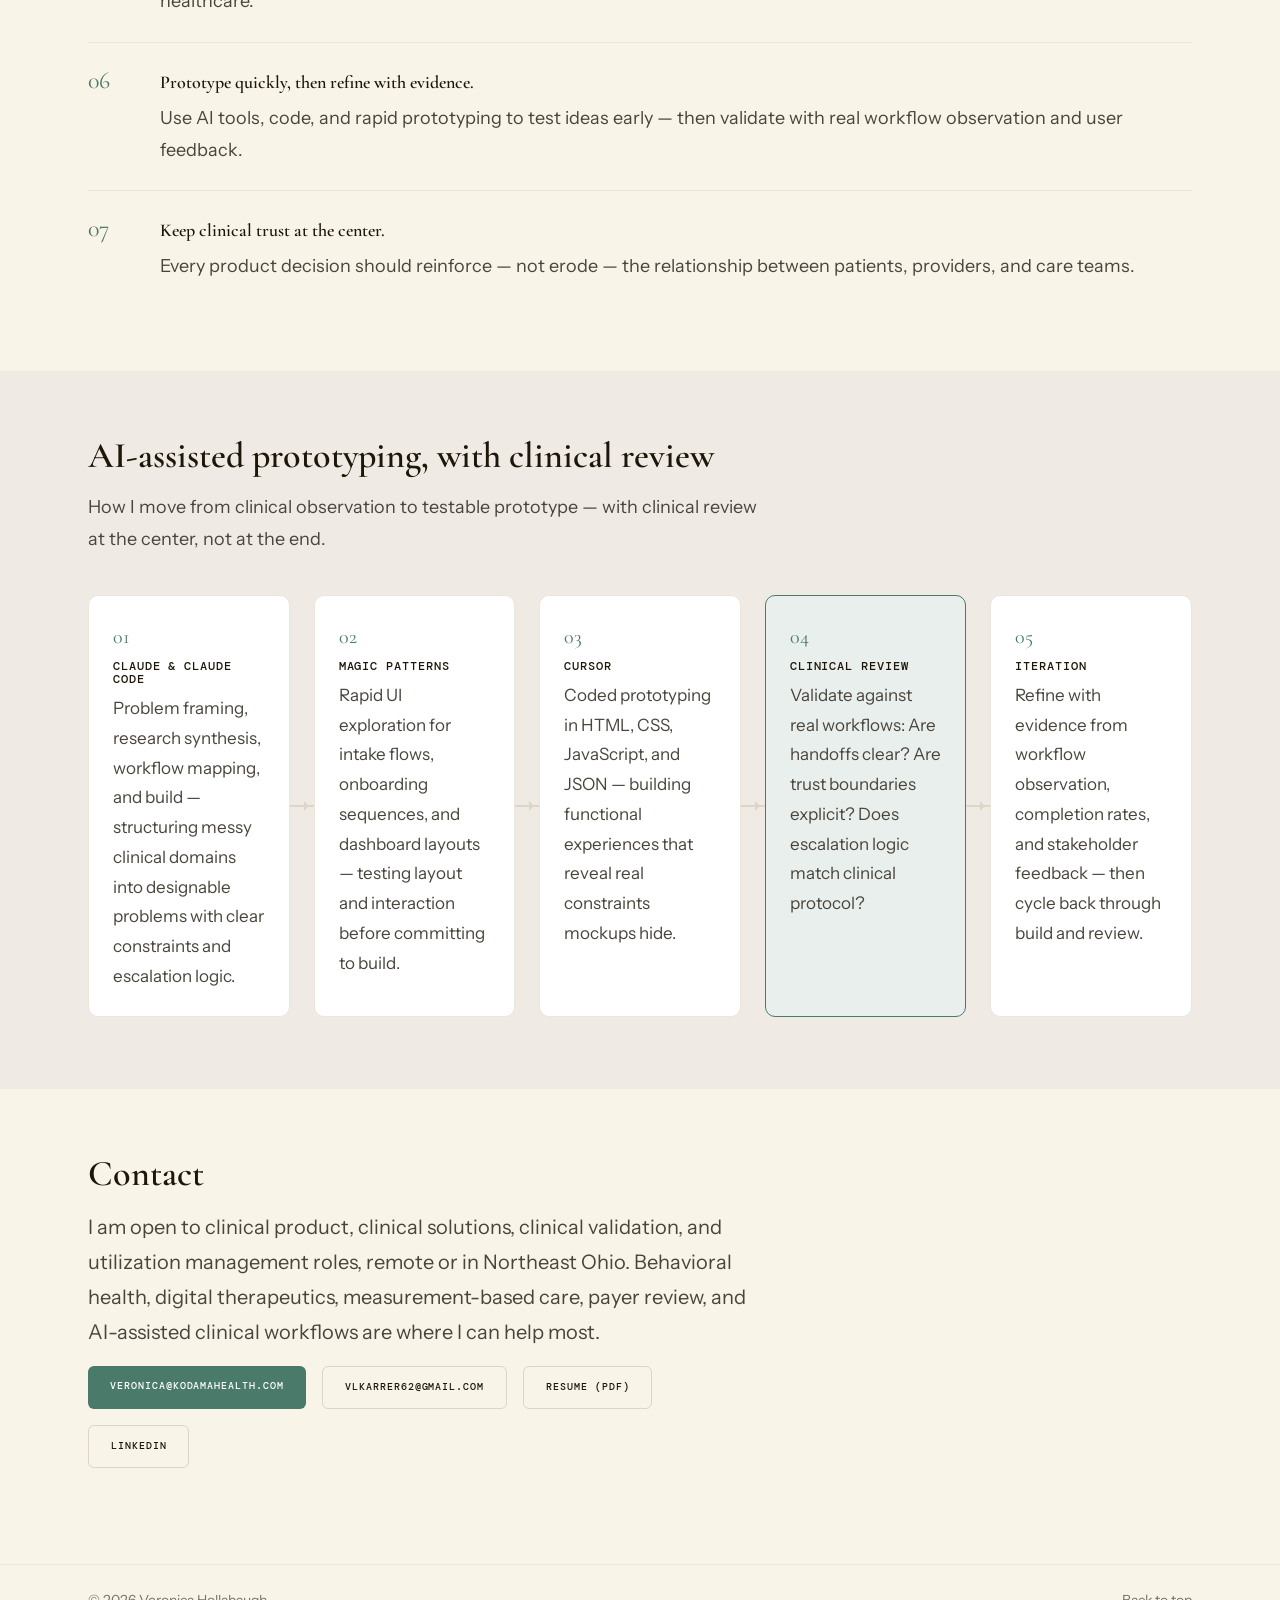
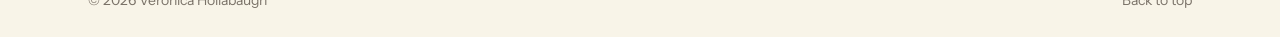
==== commit 270df6a4: "Make case studies collapsible and enlarge navigation tabs" ====
--- a/index.html
+++ b/index.html
@@ -8,7 +8,7 @@
   <link rel="preconnect" href="https://fonts.googleapis.com">
   <link rel="preconnect" href="https://fonts.gstatic.com" crossorigin>
   <link href="https://fonts.googleapis.com/css2?family=Cormorant+Garamond:ital,wght@0,300;0,400;0,600;1,300;1,400&family=DM+Mono:wght@400;500&family=Instrument+Sans:wght@400;500&display=swap" rel="stylesheet">
-  <link rel="stylesheet" href="styles.css">
+  <link rel="stylesheet" href="styles.css?v=20261013-compact">
 </head>
 <body>
 
@@ -130,13 +130,16 @@
         <!-- Kodama -->
             <div class="case-tab-panel is-active" role="tabpanel" id="case-attune" aria-labelledby="tab-attune">
         <article class="case-study" aria-labelledby="attune-heading">
-          <div class="dark-panel dark-panel-case">
-            <div class="case-header">
-              <p class="case-meta case-meta-dark">Flagship Case Study · Behavioral Otology · Founder, Sole Designer &amp; Builder</p>
-              <h3 id="attune-heading">Kodama — CBT self-management for tinnitus, hyperacusis, and misophonia</h3>
-              <p class="case-framing case-summary-dark">Kodama is a CBT-based self-management program for tinnitus, hyperacusis, and misophonia — designed to close a real care gap while responsibly routing people to the right level of human support.</p>
+<div class="dark-panel dark-panel-case"><div class="case-header">
+<p class="case-meta case-meta-dark">Flagship Case Study · Behavioral Otology · Founder, Sole Designer &amp; Builder</p>
+<h3 id="attune-heading">Kodama — CBT self-management for tinnitus, hyperacusis, and misophonia</h3>
+<p class="case-summary-dark">I designed and launched a clinician-guided CBT program for tinnitus, hyperacusis, and misophonia, with structured modules, progress measures, and safety escalation. A founding cohort enrolled in 2026; patient outcomes have not been reported.</p>
+</div></div>
+<details class="case-details" id="details-attune">
+  <summary><span class="case-details__closed">Read full case study</span><span class="case-details__open">Collapse case study</span><span class="case-details__icon" aria-hidden="true"></span></summary>
+  <div class="case-details__body"><div class="dark-panel dark-panel-case">
+<p class="case-framing case-summary-dark">Kodama is a CBT-based self-management program for tinnitus, hyperacusis, and misophonia — designed to close a real care gap while responsibly routing people to the right level of human support.</p>
               <p class="case-context case-summary-dark">My role: founder, sole designer and builder. Problem definition, program architecture, interaction design, measurement design, safety architecture, consents and compliance, and the coded site. Kodama launched to a founding cohort through ENT referral in September 2026. This case study is the design reasoning; outcome data have not been reported.</p>
-            </div>
 
             <div class="case-diagram case-diagram-dark" role="img" aria-label="Escalation ladder: self-guided program, group cohort, one-on-one support">
               <p class="diagram-caption diagram-caption-dark">Tiered support model — not fully self-serve, not clinic-only</p>
@@ -323,20 +326,26 @@
               </ul>
             </div>
           </div>
-        </article>
+
+  </div>
+</details>
+</article>
             </div>
 
 
         <!-- Ambient Documentation Playbook -->
             <div class="case-tab-panel" role="tabpanel" id="case-ambient" aria-labelledby="tab-ambient" hidden>
         <article class="case-study" aria-labelledby="ambient-heading">
-          <div class="case-header">
-            <p class="case-meta">Nursing Solution Lead · Clinical Strategy · Vendor-Neutral Playbook</p>
-            <h3 id="ambient-heading">From pain point to adoption — ambient documentation for nursing</h3>
-            <p class="case-framing-light lead">How I would take a nursing customer from a documentation pain point to trusted adoption of an ambient AI tool — the clinical reasoning, the demo, the objections, and the pilot.</p>
+<div class="case-header">
+<p class="case-meta">Nursing Solution Lead · Clinical Strategy · Vendor-Neutral Playbook</p>
+<h3 id="ambient-heading">From pain point to adoption — ambient documentation for nursing</h3>
+<p class="lead">A vendor-neutral clinical strategy playbook for introducing ambient AI documentation to nursing teams. It covers the demo, nurse review, adoption risks, and pilot measures; this is a simulated solution-lead exercise.</p>
+</div>
+<details class="case-details" id="details-ambient">
+  <summary><span class="case-details__closed">Read full case study</span><span class="case-details__open">Collapse case study</span><span class="case-details__icon" aria-hidden="true"></span></summary>
+  <div class="case-details__body"><p class="case-framing-light lead">How I would take a nursing customer from a documentation pain point to trusted adoption of an ambient AI tool — the clinical reasoning, the demo, the objections, and the pilot.</p>
             <p class="case-guardrail"><strong>Vendor-neutral:</strong> This is a clinical-strategy playbook, not a mockup of any company's product. Every flow and example is generic — it shows demo craft and nursing judgment for <em>any</em> ambient documentation tool, not a guess at a specific UI.</p>
             <p class="case-summary">My role: Nursing Solution Lead simulation — translating bedside documentation burden into demo strategy, adoption risks, implementation guardrails, and pilot metrics for executive and clinical buyers.</p>
-          </div>
 
           <div class="case-diagram" role="img" aria-label="Generic admission documentation flow with nurse review as the trust moment">
             <p class="diagram-caption">Generic demo path — admission documentation (vendor-neutral)</p>
@@ -619,19 +628,25 @@
               </ul>
             </div>
           </div>
-        </article>
+
+  </div>
+</details>
+</article>
             </div>
 
 
         <!-- ENT Surgical Handoff -->
             <div class="case-tab-panel" role="tabpanel" id="case-workflow" aria-labelledby="tab-workflow" hidden>
         <article class="case-study" aria-labelledby="workflow-heading">
-          <div class="case-header">
-            <p class="case-meta">Clinical Operations · Process Improvement · Verification Design</p>
-            <h3 id="workflow-heading">ENT surgical handoff — verification by design</h3>
-            <p class="case-framing-light lead">A verification-by-design fix for surgical handoffs — turning a wrong-site near-miss into a multi-party laterality check that surfaces errors weeks before the OR, not on the day of surgery.</p>
+<div class="case-header">
+<p class="case-meta">Clinical Operations · Process Improvement · Verification Design</p>
+<h3 id="workflow-heading">ENT surgical handoff — verification by design</h3>
+<p class="lead">A surgical near miss prompted a multi-party laterality verification workflow designed to catch errors before the day of surgery. This case study explains the failure, the intervention, and the clinical reasoning behind it.</p>
+</div>
+<details class="case-details" id="details-workflow">
+  <summary><span class="case-details__closed">Read full case study</span><span class="case-details__open">Collapse case study</span><span class="case-details__icon" aria-hidden="true"></span></summary>
+  <div class="case-details__body"><p class="case-framing-light lead">A verification-by-design fix for surgical handoffs — turning a wrong-site near-miss into a multi-party laterality check that surfaces errors weeks before the OR, not on the day of surgery.</p>
             <p class="case-summary">My role: identified the failure, proposed the intervention, and designed the verification workflow in a live clinical setting. This is a proposed process improvement — not a shipped product feature or formal quality study.</p>
-          </div>
 
           <div class="case-diagram" role="img" aria-label="Shift-left verification: from day-of catch to multi-party confirm one month before surgery">
             <p class="diagram-caption">From sequential trust to designed verification</p>
@@ -826,20 +841,27 @@
               </ul>
             </div>
           </div>
-        </article>
+
+  </div>
+</details>
+</article>
             </div>
 
 
         <!-- Provider Onboarding -->
             <div class="case-tab-panel" role="tabpanel" id="case-onboarding" aria-labelledby="tab-onboarding" hidden>
         <article class="case-study" aria-labelledby="onboarding-heading">
-          <div class="dark-panel dark-panel-case">
-            <div class="case-header">
-              <p class="case-meta case-meta-dark">Concept Prototype · Provider Onboarding</p>
-              <h3 id="onboarding-heading">AI-Assisted Provider Onboarding for Behavioral Health Clinicians</h3>
-              <p class="case-subtitle case-subtitle-dark">A concept prototype exploring how high-friction credentialing intake could become a guided, AI-assisted onboarding flow — with provider trust, data accuracy, and human review at the center.</p>
+<div class="dark-panel dark-panel-case"><div class="case-header">
+<p class="case-meta case-meta-dark">Concept Prototype · Provider Onboarding</p>
+<h3 id="onboarding-heading">AI-Assisted Provider Onboarding for Behavioral Health Clinicians</h3>
+<p class="case-summary-dark">An interactive concept for guiding behavioral health clinicians through credentialing intake, with AI-assisted extraction and human verification. The prototype uses fictional data and does not submit information.</p>
+</div>
+<a class="btn btn-secondary btn-on-dark" href="onboarding-demo.html">Try the interactive prototype →</a></div>
+<details class="case-details" id="details-onboarding">
+  <summary><span class="case-details__closed">Read full case study</span><span class="case-details__open">Collapse case study</span><span class="case-details__icon" aria-hidden="true"></span></summary>
+  <div class="case-details__body"><div class="dark-panel dark-panel-case">
+<p class="case-subtitle case-subtitle-dark">A concept prototype exploring how high-friction credentialing intake could become a guided, AI-assisted onboarding flow — with provider trust, data accuracy, and human review at the center.</p>
               <p class="case-context case-summary-dark">Not tied to any single employer. Grounded in behavioral health credentialing patterns I have observed — CAQH profiles, state license verification, malpractice documentation, payer panel enrollment, and the gap between “application submitted” and “first insurance appointment booked.”</p>
-            </div>
 
             <div class="case-diagram case-diagram-dark" role="img" aria-label="Onboarding pathway from interest form to first appointment readiness">
               <p class="diagram-caption diagram-caption-dark">End-to-end onboarding pathway</p>
@@ -1316,19 +1338,25 @@
               </ul>
             </div>
           </div>
-        </article>
+
+  </div>
+</details>
+</article>
             </div>
 
 
         <!-- Ohio Native Plant Guide -->
             <div class="case-tab-panel" role="tabpanel" id="case-plants" aria-labelledby="tab-plants" hidden>
         <article class="case-study" aria-labelledby="plants-heading">
-          <div class="dark-panel dark-panel-case dark-panel-plants">
-            <div class="case-header">
-              <p class="case-meta case-meta-dark">Coded Web Project · JSON &amp; Interactive UI</p>
-              <h3 id="plants-heading">Ohio Native Plant Guide — A structured educational web experience</h3>
-              <p class="case-summary case-summary-dark">A coded web project built with HTML, CSS, JavaScript, and JSON — organizing native plants, filters, habitat content, and educational pages. Included to show how I work with structured content, code, and direct prototyping outside of clinical case studies.</p>
-            </div>
+<div class="dark-panel dark-panel-case dark-panel-plants"><div class="case-header">
+<p class="case-meta case-meta-dark">Coded Web Project · JSON &amp; Interactive UI</p>
+<h3 id="plants-heading">Ohio Native Plant Guide — A structured educational web experience</h3>
+<p class="case-summary-dark">A coded Ohio native plant guide that connects structured plant data with filters, habitat information, and educational pages. This project shows my approach to organizing information and building an interactive web experience.</p>
+</div></div>
+<details class="case-details" id="details-plants">
+  <summary><span class="case-details__closed">Read full case study</span><span class="case-details__open">Collapse case study</span><span class="case-details__icon" aria-hidden="true"></span></summary>
+  <div class="case-details__body"><div class="dark-panel dark-panel-case dark-panel-plants">
+<p class="case-summary case-summary-dark">A coded web project built with HTML, CSS, JavaScript, and JSON — organizing native plants, filters, habitat content, and educational pages. Included to show how I work with structured content, code, and direct prototyping outside of clinical case studies.</p>
 
             <div class="case-diagram case-diagram-dark" role="img" aria-label="Content architecture: structured data to filters to detail pages to ecological relationships">
               <p class="diagram-caption diagram-caption-dark">Content architecture pipeline</p>
@@ -1409,7 +1437,10 @@
               </ul>
             </div>
           </div>
-        </article>
+
+  </div>
+</details>
+</article>
             </div>
           </div>
         </div>
--- a/styles.css
+++ b/styles.css
@@ -926,8 +926,8 @@
 
 .case-tabs__bar {
   display: flex;
-  flex-wrap: nowrap;
-  gap: 0;
+  flex-wrap: wrap;
+  gap: 0.25rem;
   margin-bottom: var(--space-lg);
   border-bottom: 1px solid var(--color-border-light);
   position: sticky;
@@ -945,11 +945,11 @@
 }
 
 .case-tab {
-  font-family: var(--font-mono);
-  font-size: 0.58rem;
+  font-family: var(--font-ui);
+  font-size: 1rem;
   font-weight: 500;
-  letter-spacing: 0.08em;
-  text-transform: uppercase;
+  letter-spacing: 0.01em;
+  text-transform: none;
   color: var(--color-text-muted);
   background: none;
   border: none;
@@ -958,7 +958,10 @@
   padding: 0.75rem 1rem;
   cursor: pointer;
   transition: color var(--transition), border-color var(--transition);
-  white-space: nowrap;
+  white-space: normal;
+  min-height: 48px;
+  line-height: 1.4;
+  text-align: left;
 }
 
 .case-tab:hover {
@@ -3985,3 +3988,46 @@
 /* Featured projects and updated reading hierarchy */
 body{font-family:var(--font-ui);line-height:1.7}h1,h2,h3,h4,.lead,.work-flagship-title{font-family:var(--font-serif)}.hero-lead{max-width:49rem}.section-desc{max-width:52rem}
 .featured-projects{display:grid;grid-template-columns:repeat(3,minmax(0,1fr));gap:1.1rem;margin:2rem 0 1.1rem}.featured-project{display:flex;flex-direction:column;background:#fff;border:1px solid var(--color-border);border-radius:10px;overflow:hidden;text-decoration:none;color:var(--color-text);transition:box-shadow .2s,transform .2s}.featured-project:hover,.featured-project:focus-visible{box-shadow:var(--shadow-md);transform:translateY(-3px)}.featured-art{height:145px;position:relative;overflow:hidden}.art-kodama{background:radial-gradient(circle at 78% 20%,#7da58d,#233f37 68%)}.art-handoff{background:linear-gradient(135deg,#426364,#1c2f34)}.art-onboard{background:linear-gradient(130deg,#d6e7dd,#9abfb0)}.art-label{position:absolute;bottom:13px;left:15px;color:#f4f7f2;font:500 .65rem var(--font-mono);letter-spacing:.1em}.art-onboard .art-label{color:#284c40}.art-orbit{position:absolute;border:1px solid #c1e0cd;border-radius:50%;width:94px;height:94px;right:20%;top:15px;box-shadow:0 0 0 20px #ffffff13,0 0 0 42px #ffffff0b}.art-symbol,.art-steps{position:absolute;top:35px;left:25%;font-size:2.6rem;letter-spacing:16px;color:#cfdfd7}.art-steps{color:#437262}.featured-copy{display:flex;flex:1;flex-direction:column;gap:.45rem;padding:1.2rem}.featured-kicker{color:var(--color-accent);font:500 .67rem var(--font-mono);text-transform:uppercase;letter-spacing:.06em}.featured-copy h3{margin:0;font-size:1.6rem;line-height:1.15}.featured-copy p{font:400 .95rem/1.65 var(--font-ui);margin:0;color:var(--color-text-muted);flex:1}.featured-more{color:var(--color-accent);font:500 .87rem var(--font-ui);margin-top:.5rem}.featured-secondary{font:400 .9rem var(--font-ui);margin-bottom:2rem;color:var(--color-text-muted)}.demo-disclaimer{border-left:3px solid var(--color-accent);background:var(--color-accent-light);padding:.85rem 1rem;font:400 .95rem/1.6 var(--font-ui)}@media(max-width:760px){.featured-projects{grid-template-columns:1fr}.featured-project{flex-direction:row}.featured-art{height:auto;min-height:160px;flex:0 0 30%}}@media(max-width:480px){.featured-project{flex-direction:column}.featured-art{height:110px;min-height:110px}.featured-copy{padding:1rem}}@media(prefers-reduced-motion:reduce){.featured-project{transition:none}.featured-project:hover{transform:none}}
+
+/* Short case-study overviews with native, keyboard-accessible disclosures. */
+.case-details {
+  margin-top: 1.25rem;
+  border: 1px solid var(--color-border);
+  border-radius: var(--radius-lg);
+}
+.case-details > summary {
+  display: flex;
+  align-items: center;
+  justify-content: space-between;
+  gap: 1rem;
+  min-height: 52px;
+  padding: 1rem 1.25rem;
+  cursor: pointer;
+  list-style: none;
+  font: 500 1rem/1.5 var(--font-ui);
+  color: var(--color-accent);
+}
+.case-details > summary::-webkit-details-marker { display: none; }
+.case-details > summary:hover { background: var(--color-accent-light); }
+.case-details > summary:focus-visible {
+  outline: 2px solid var(--color-accent);
+  outline-offset: 3px;
+}
+.case-details__open { display: none; }
+.case-details[open] > summary .case-details__closed { display: none; }
+.case-details[open] > summary .case-details__open { display: inline; }
+.case-details__icon::before { content: "+"; font-size: 1.5rem; }
+.case-details[open] > summary .case-details__icon::before { content: "−"; }
+.case-details[open] > summary { border-bottom: 1px solid var(--color-border); }
+.case-details__body { padding: 1.5rem; }
+.case-details__body > .dark-panel:first-child { margin-top: 0; }
+.case-details__body > .case-grid:first-child { margin-top: 0; }
+.case-tab-panel > .case-study > .case-header { margin-bottom: 0; }
+.case-study > .dark-panel .case-header { margin-bottom: 0; }
+@media (max-width: 600px) {
+  .case-tabs__bar { position: static; }
+  .case-tab { flex: 1 1 45%; padding: 0.75rem; }
+  .case-details__body { padding: 1rem; }
+}
+
+.case-study > .dark-panel { margin-bottom: 0; }
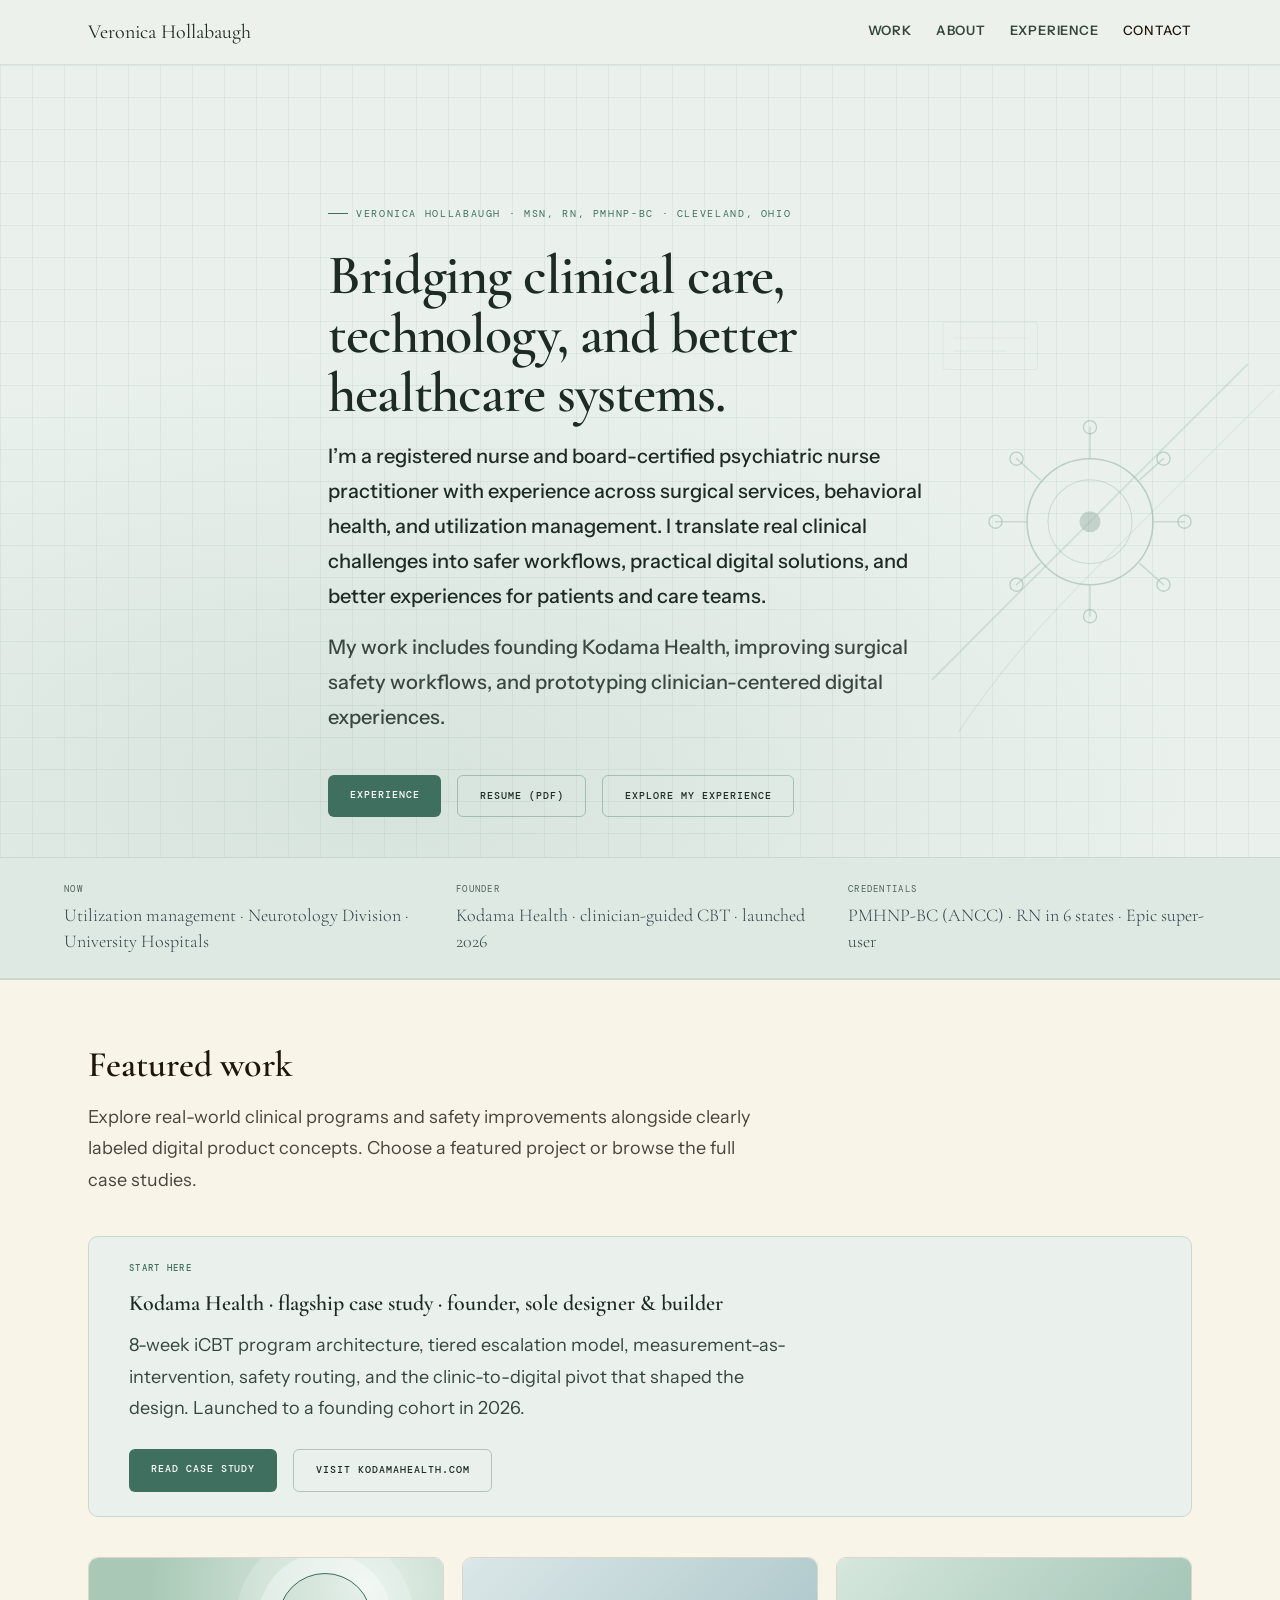
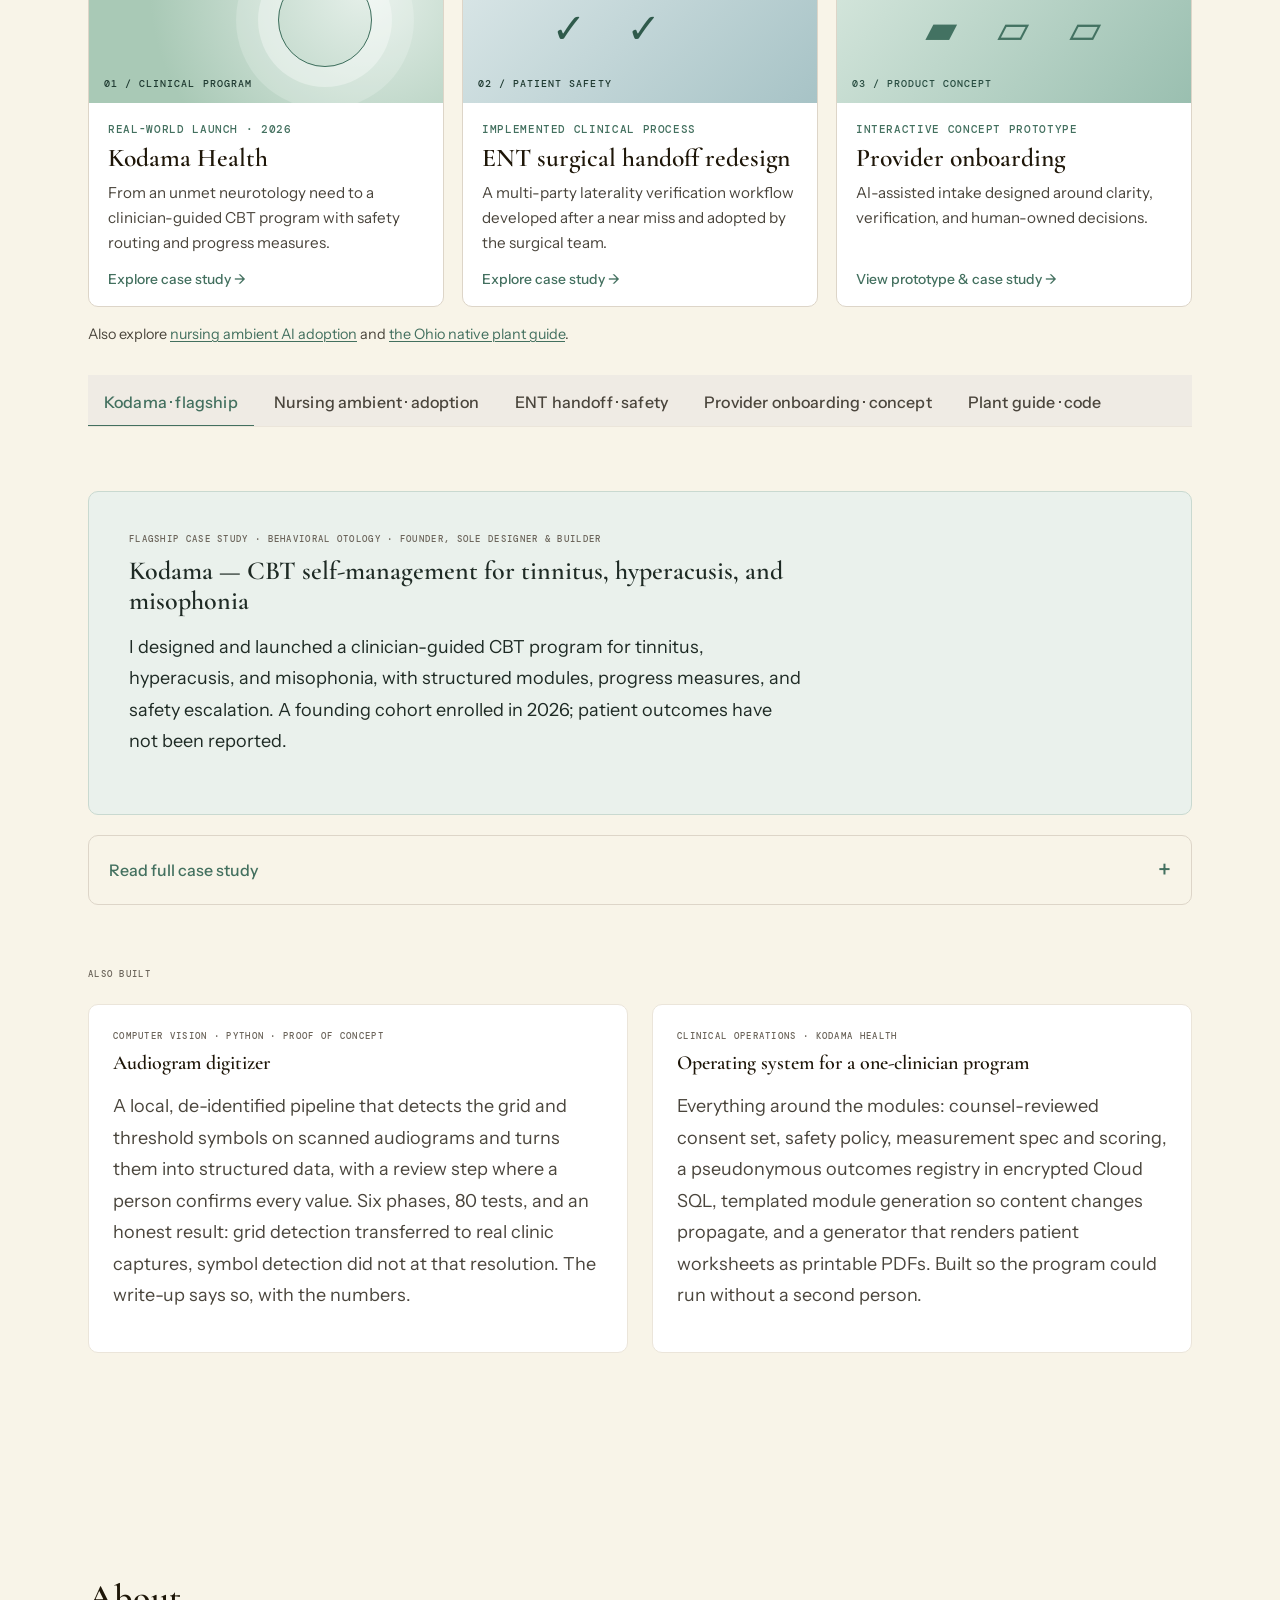
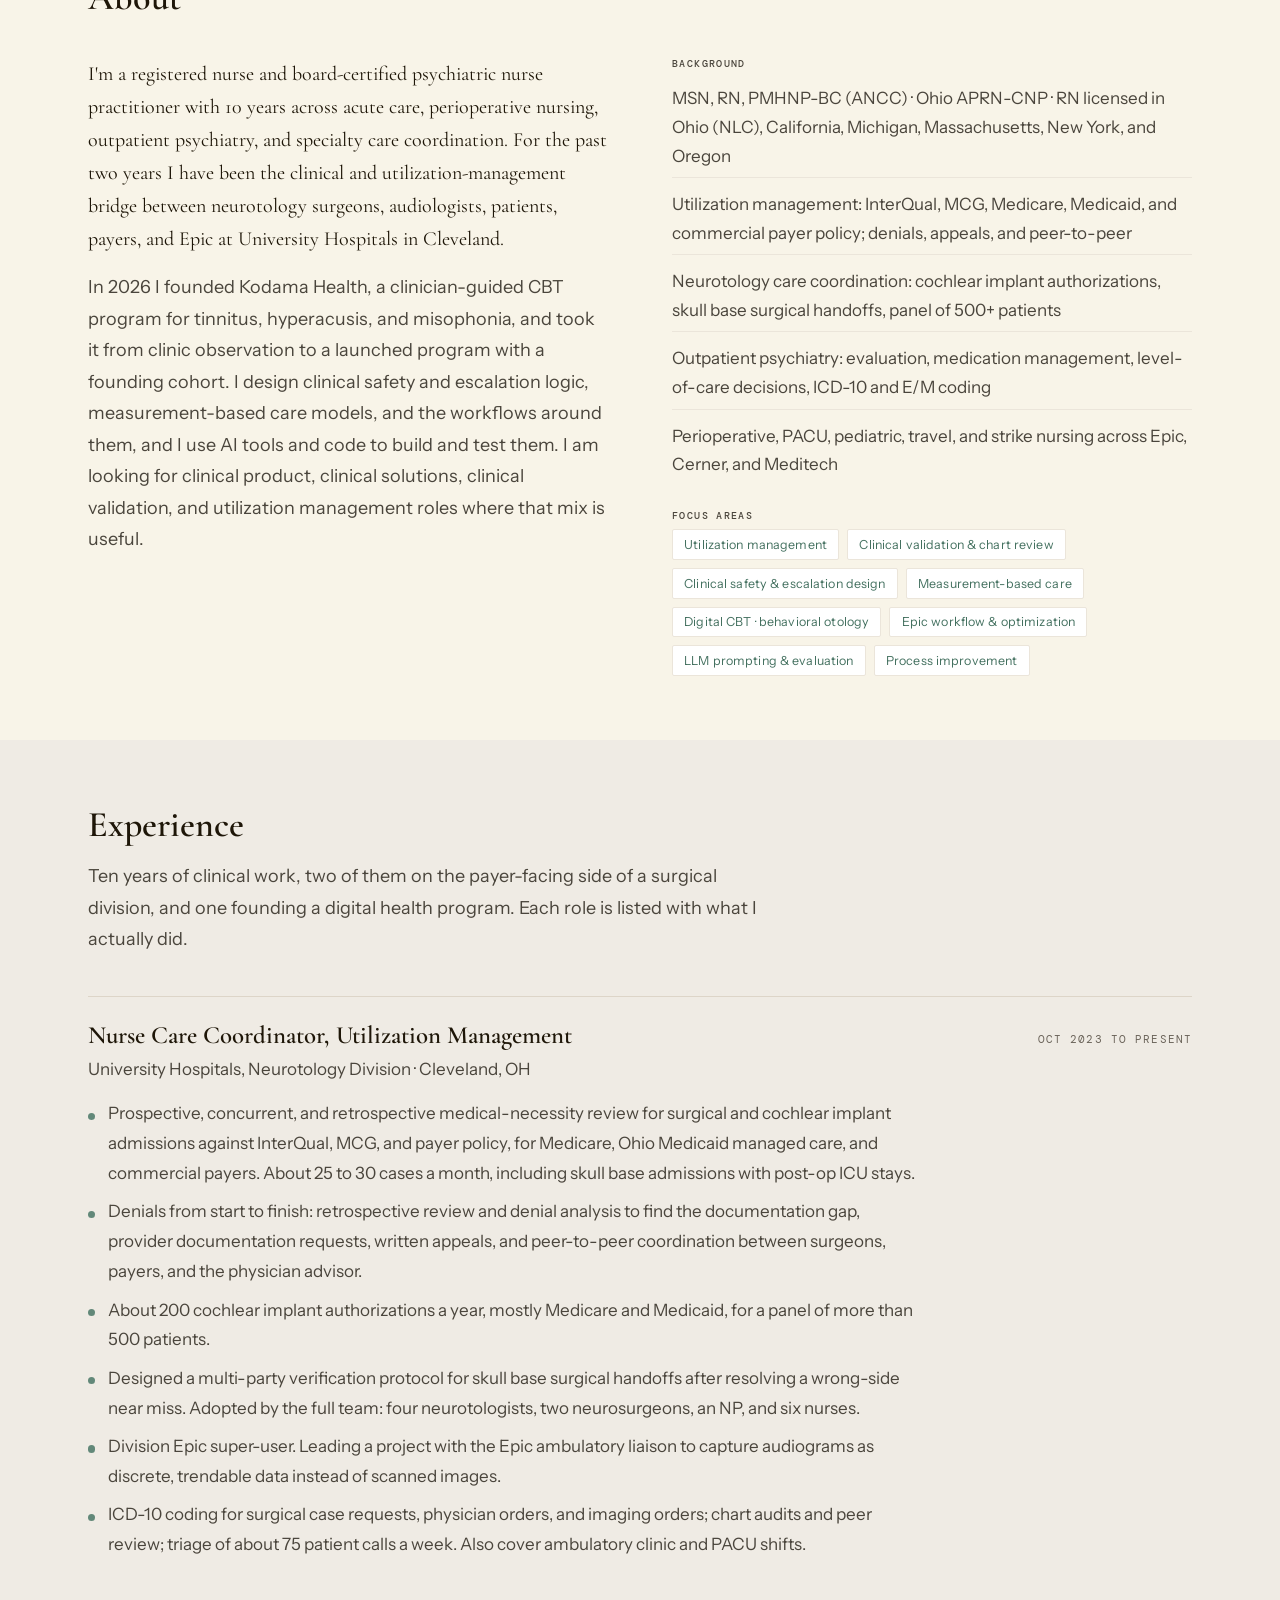
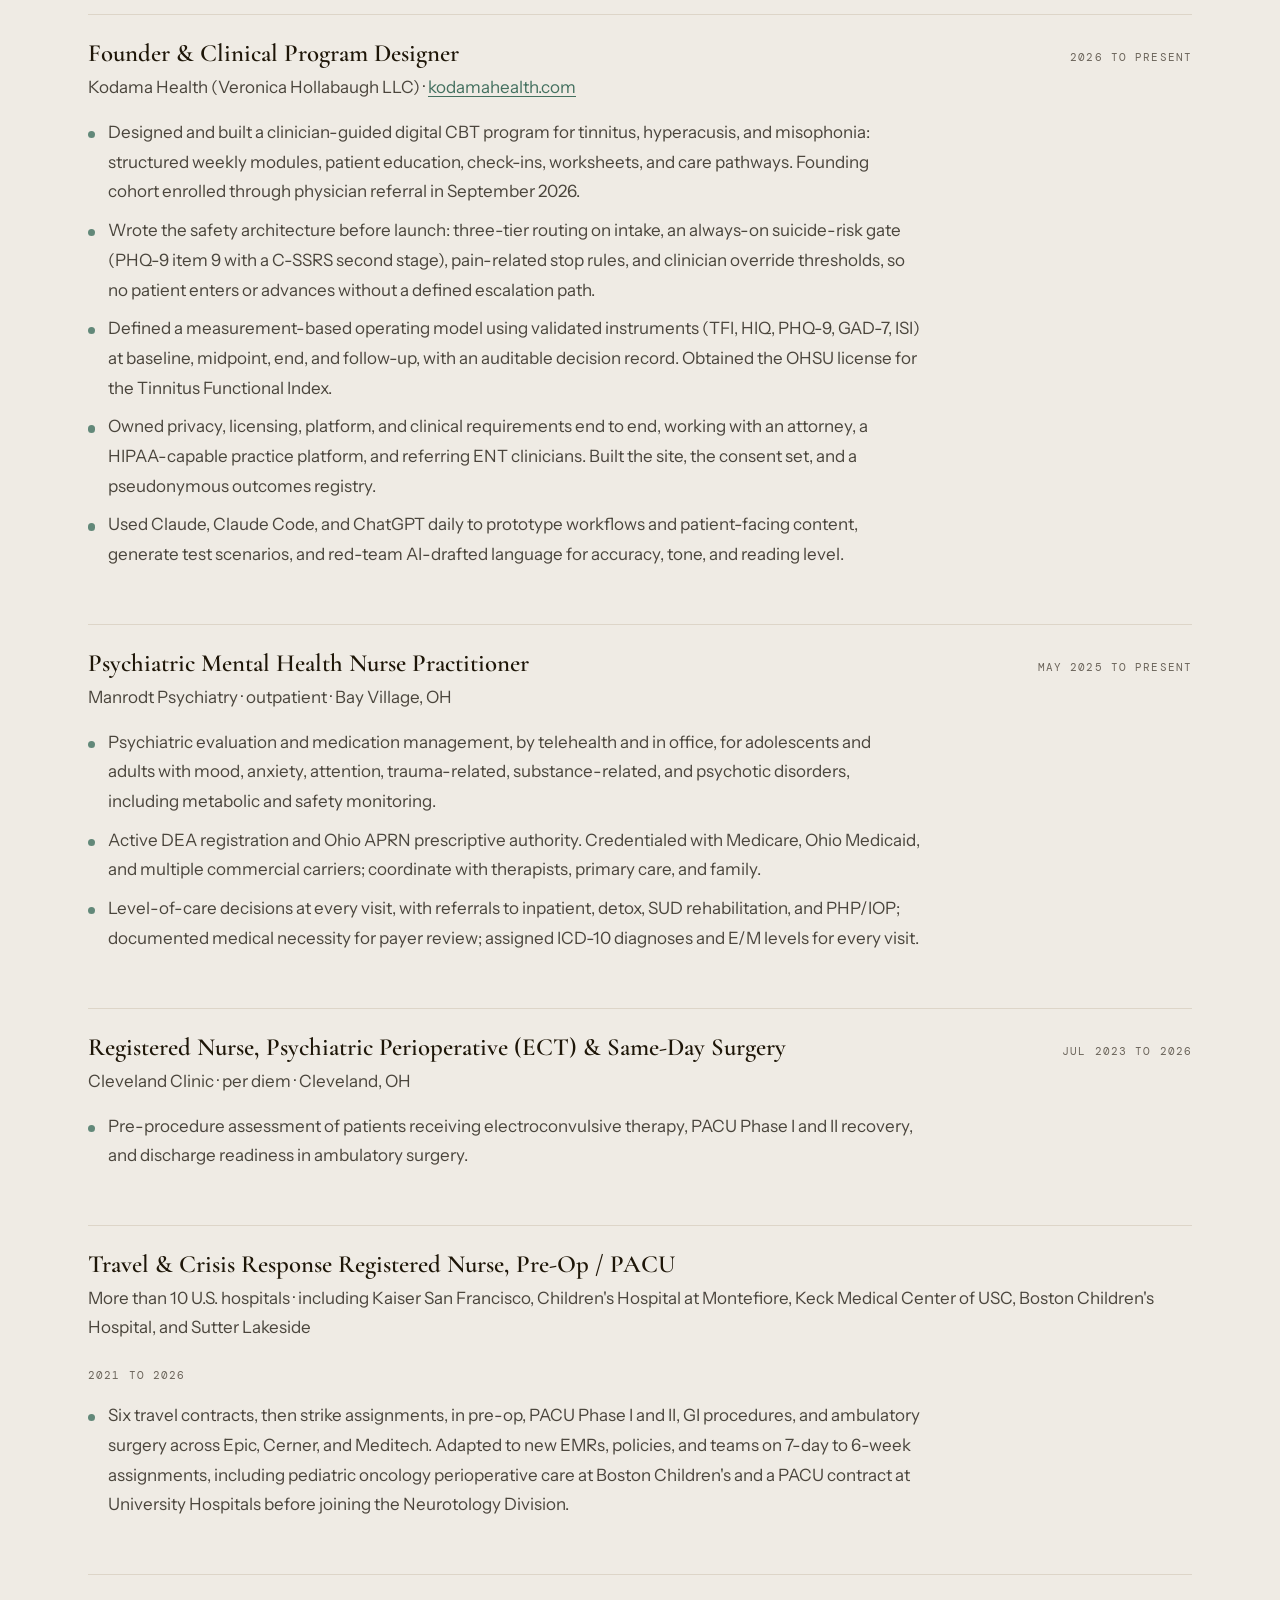
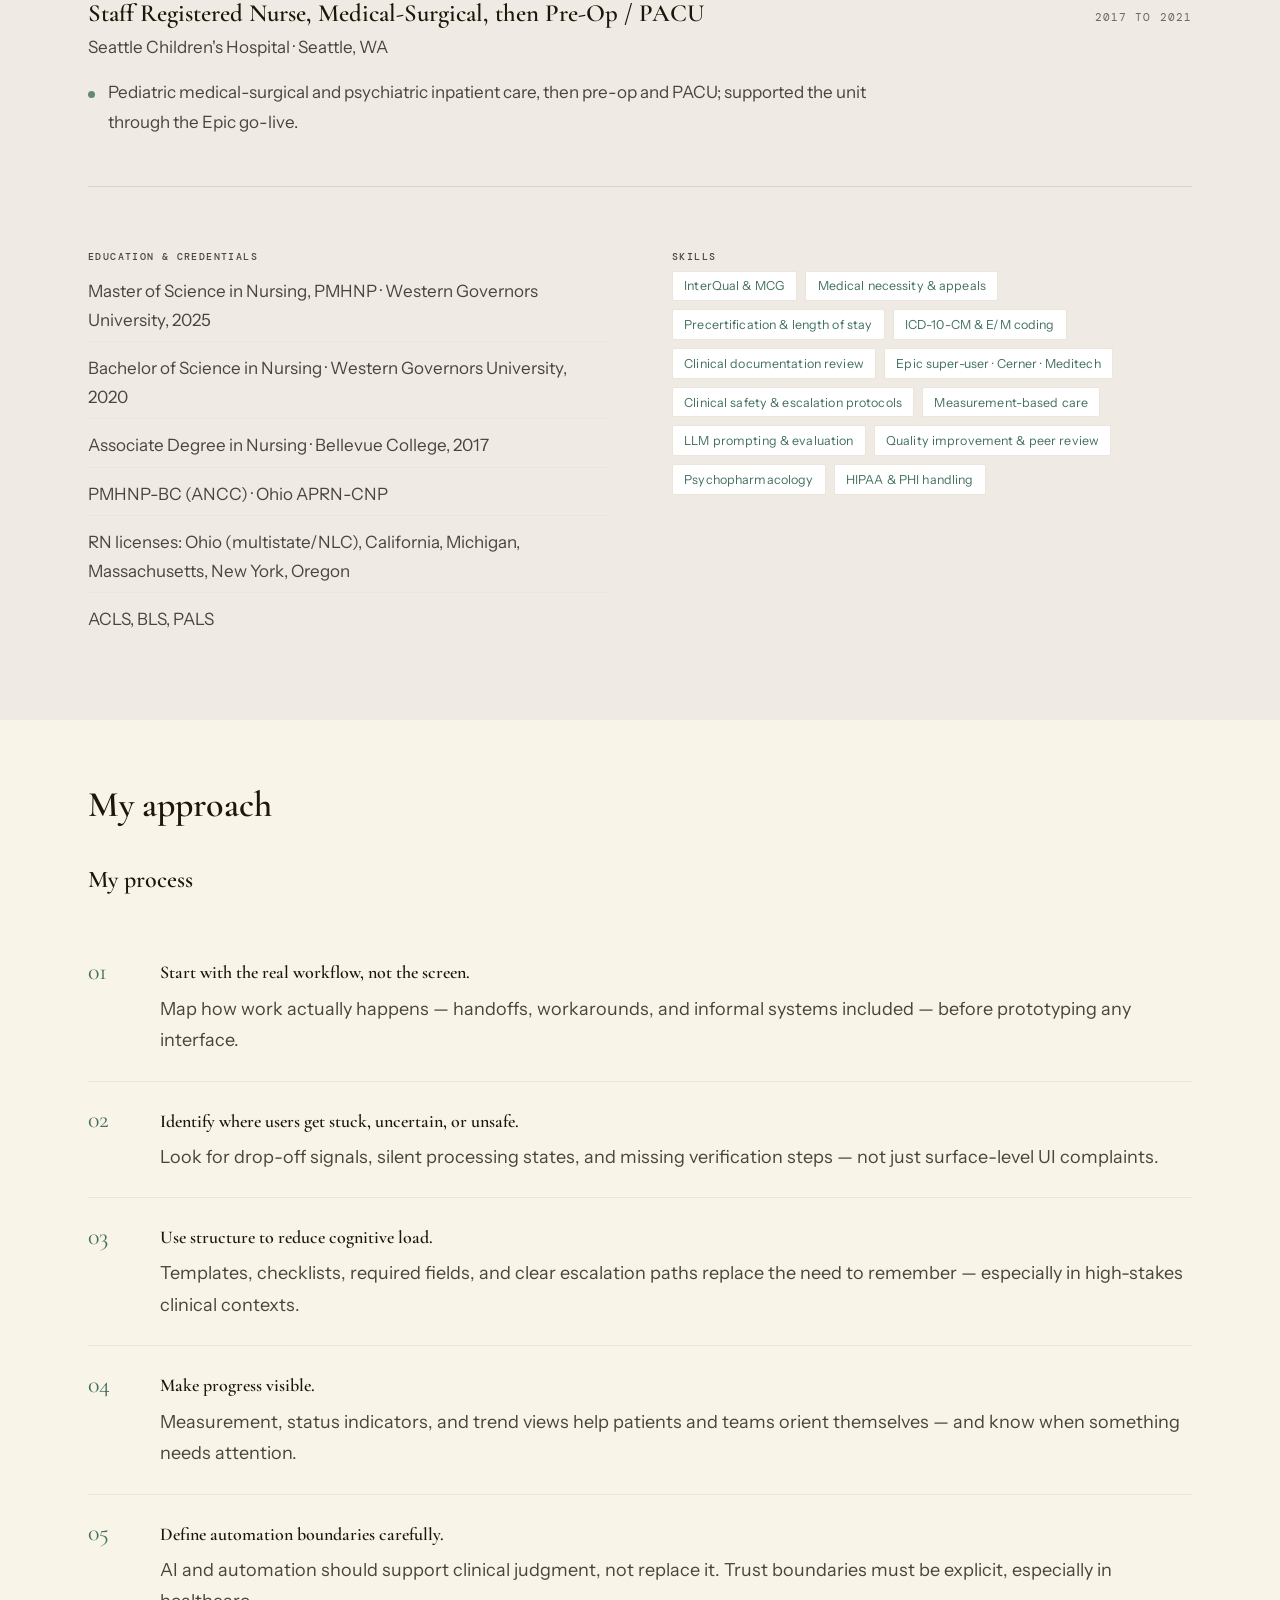
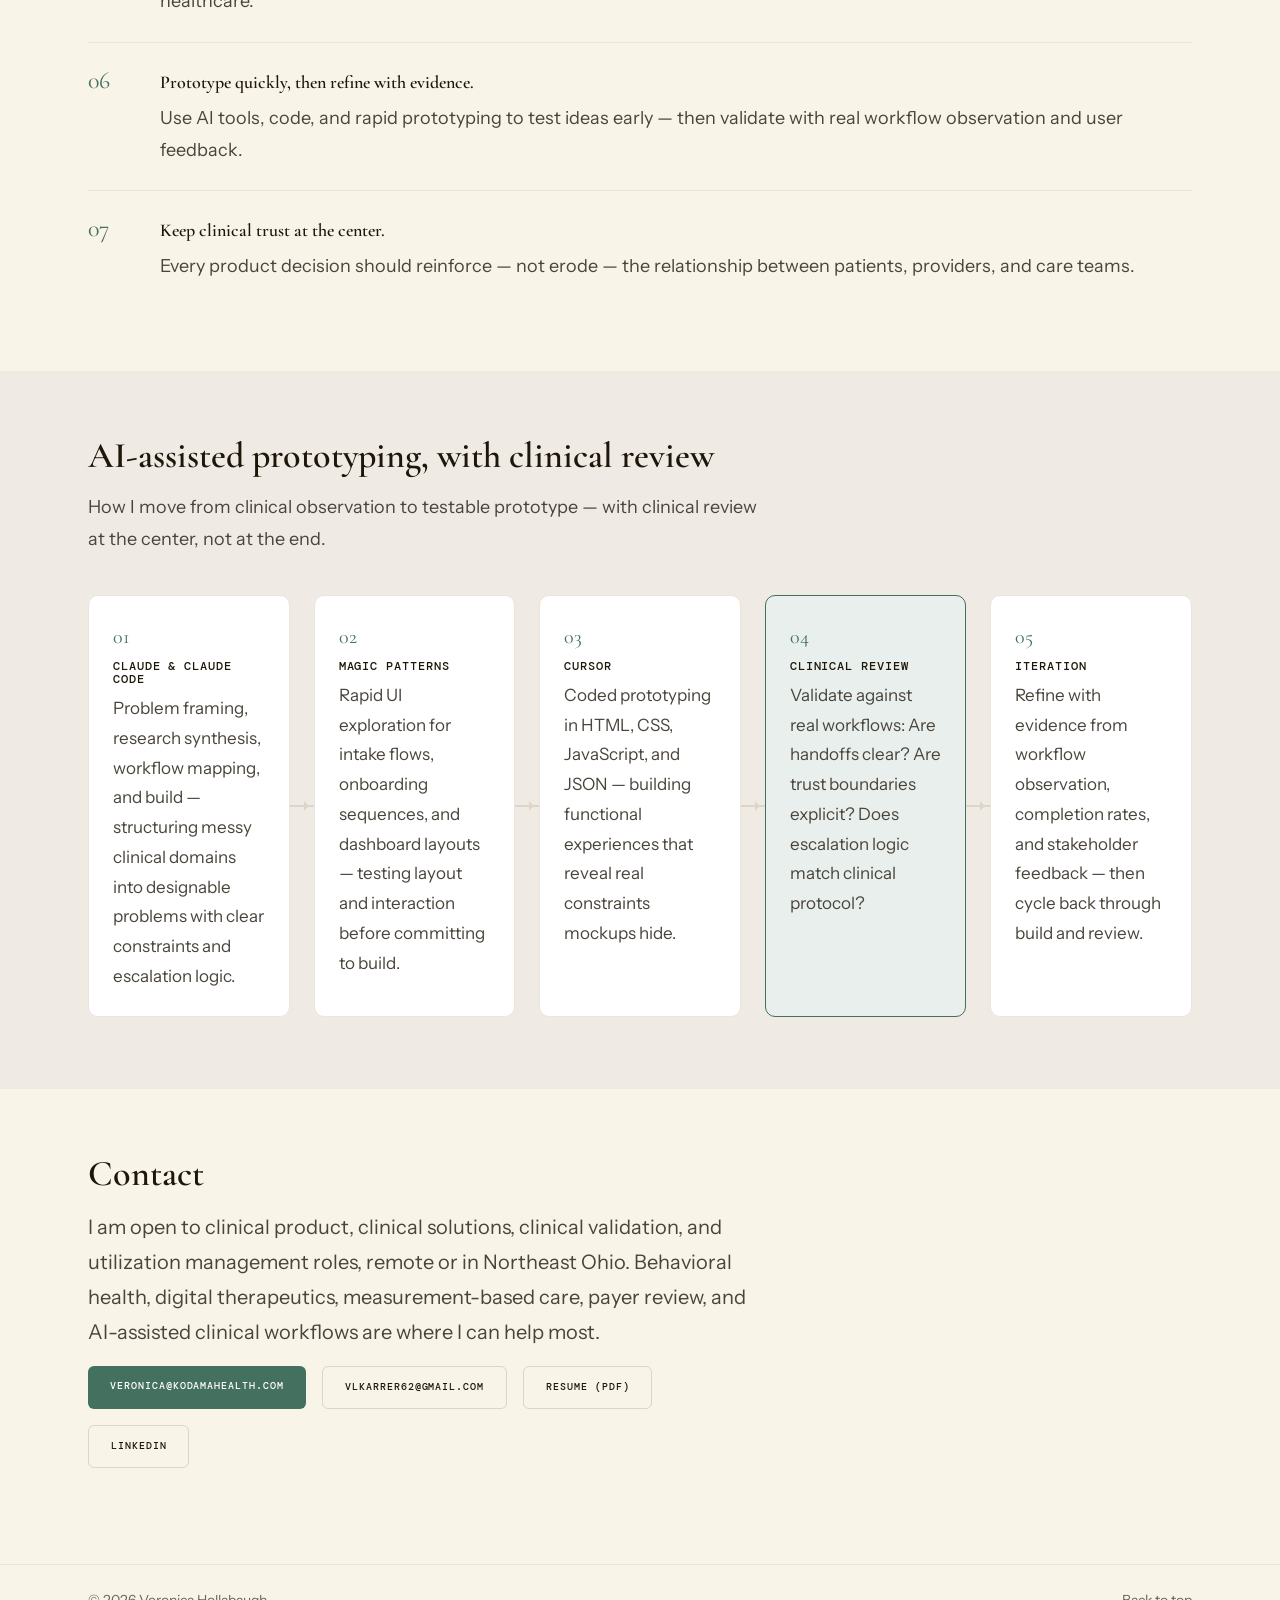
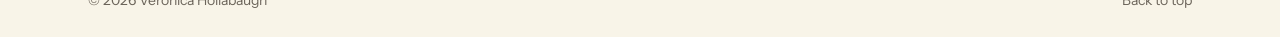
==== commit 6da64804: "Update index.html" ====
--- a/index.html
+++ b/index.html
@@ -14,7 +14,7 @@
 
   <a class="skip-link" href="#main">Skip to content</a>
 
-  <header class="site-header site-header--over-dark" id="top">
+  <header class="site-header site-header--over-hero" id="top">
     <div class="container header-inner">
       <a class="logo" href="#top">Veronica Hollabaugh</a>
       <button class="nav-toggle" aria-expanded="false" aria-controls="site-nav" aria-label="Open menu">
@@ -35,34 +35,34 @@
   <main id="main">
 
     <!-- Hero -->
-    <section class="hero hero-dark" aria-labelledby="hero-heading">
+    <section class="hero hero-tint" aria-labelledby="hero-heading">
       <div class="hero-wash"></div>
 
       <svg class="hero-illustration" viewBox="0 0 320 400" fill="none" xmlns="http://www.w3.org/2000/svg" aria-hidden="true" preserveAspectRatio="xMaxYMid meet">
-        <path d="M40 320 C80 280 120 240 160 200 C200 160 240 120 280 80" stroke="#a8c8b0" stroke-width="1.5" stroke-linecap="round" opacity="0.5"/>
-        <path d="M60 360 C100 300 140 260 180 220 C220 180 260 140 300 100" stroke="#a8c8b0" stroke-width="1" stroke-linecap="round" opacity="0.3"/>
-        <circle cx="160" cy="200" r="48" stroke="#5d8c7a" stroke-width="1.2" opacity="0.6"/>
-        <circle cx="160" cy="200" r="32" stroke="#5d8c7a" stroke-width="0.8" opacity="0.4"/>
-        <circle cx="160" cy="200" r="8" fill="#5d8c7a" opacity="0.5"/>
-        <line x1="160" y1="152" x2="160" y2="128" stroke="#a8c8b0" stroke-width="1.2" stroke-linecap="round" opacity="0.7"/>
-        <line x1="198" y1="168" x2="216" y2="152" stroke="#a8c8b0" stroke-width="1.2" stroke-linecap="round" opacity="0.7"/>
-        <line x1="208" y1="200" x2="232" y2="200" stroke="#a8c8b0" stroke-width="1.2" stroke-linecap="round" opacity="0.7"/>
-        <line x1="198" y1="232" x2="216" y2="248" stroke="#a8c8b0" stroke-width="1.2" stroke-linecap="round" opacity="0.7"/>
-        <line x1="160" y1="248" x2="160" y2="272" stroke="#a8c8b0" stroke-width="1.2" stroke-linecap="round" opacity="0.7"/>
-        <line x1="122" y1="232" x2="104" y2="248" stroke="#a8c8b0" stroke-width="1.2" stroke-linecap="round" opacity="0.7"/>
-        <line x1="112" y1="200" x2="88" y2="200" stroke="#a8c8b0" stroke-width="1.2" stroke-linecap="round" opacity="0.7"/>
-        <line x1="122" y1="168" x2="104" y2="152" stroke="#a8c8b0" stroke-width="1.2" stroke-linecap="round" opacity="0.7"/>
-        <circle cx="160" cy="128" r="5" stroke="#5d8c7a" stroke-width="1" opacity="0.6"/>
-        <circle cx="216" cy="152" r="5" stroke="#5d8c7a" stroke-width="1" opacity="0.6"/>
-        <circle cx="232" cy="200" r="5" stroke="#5d8c7a" stroke-width="1" opacity="0.6"/>
-        <circle cx="216" cy="248" r="5" stroke="#5d8c7a" stroke-width="1" opacity="0.6"/>
-        <circle cx="160" cy="272" r="5" stroke="#5d8c7a" stroke-width="1" opacity="0.6"/>
-        <circle cx="104" cy="248" r="5" stroke="#5d8c7a" stroke-width="1" opacity="0.6"/>
-        <circle cx="88" cy="200" r="5" stroke="#5d8c7a" stroke-width="1" opacity="0.6"/>
-        <circle cx="104" cy="152" r="5" stroke="#5d8c7a" stroke-width="1" opacity="0.6"/>
-        <rect x="48" y="48" width="72" height="36" rx="2" stroke="#a8c8b0" stroke-width="0.8" opacity="0.25"/>
-        <line x1="56" y1="60" x2="112" y2="60" stroke="#a8c8b0" stroke-width="0.6" opacity="0.3"/>
-        <line x1="56" y1="70" x2="96" y2="70" stroke="#a8c8b0" stroke-width="0.6" opacity="0.3"/>
+        <path d="M40 320 C80 280 120 240 160 200 C200 160 240 120 280 80" stroke="#7fa894" stroke-width="1.5" stroke-linecap="round" opacity="0.5"/>
+        <path d="M60 360 C100 300 140 260 180 220 C220 180 260 140 300 100" stroke="#7fa894" stroke-width="1" stroke-linecap="round" opacity="0.3"/>
+        <circle cx="160" cy="200" r="48" stroke="#3f6f5e" stroke-width="1.2" opacity="0.6"/>
+        <circle cx="160" cy="200" r="32" stroke="#3f6f5e" stroke-width="0.8" opacity="0.4"/>
+        <circle cx="160" cy="200" r="8" fill="#3f6f5e" opacity="0.5"/>
+        <line x1="160" y1="152" x2="160" y2="128" stroke="#7fa894" stroke-width="1.2" stroke-linecap="round" opacity="0.7"/>
+        <line x1="198" y1="168" x2="216" y2="152" stroke="#7fa894" stroke-width="1.2" stroke-linecap="round" opacity="0.7"/>
+        <line x1="208" y1="200" x2="232" y2="200" stroke="#7fa894" stroke-width="1.2" stroke-linecap="round" opacity="0.7"/>
+        <line x1="198" y1="232" x2="216" y2="248" stroke="#7fa894" stroke-width="1.2" stroke-linecap="round" opacity="0.7"/>
+        <line x1="160" y1="248" x2="160" y2="272" stroke="#7fa894" stroke-width="1.2" stroke-linecap="round" opacity="0.7"/>
+        <line x1="122" y1="232" x2="104" y2="248" stroke="#7fa894" stroke-width="1.2" stroke-linecap="round" opacity="0.7"/>
+        <line x1="112" y1="200" x2="88" y2="200" stroke="#7fa894" stroke-width="1.2" stroke-linecap="round" opacity="0.7"/>
+        <line x1="122" y1="168" x2="104" y2="152" stroke="#7fa894" stroke-width="1.2" stroke-linecap="round" opacity="0.7"/>
+        <circle cx="160" cy="128" r="5" stroke="#3f6f5e" stroke-width="1" opacity="0.6"/>
+        <circle cx="216" cy="152" r="5" stroke="#3f6f5e" stroke-width="1" opacity="0.6"/>
+        <circle cx="232" cy="200" r="5" stroke="#3f6f5e" stroke-width="1" opacity="0.6"/>
+        <circle cx="216" cy="248" r="5" stroke="#3f6f5e" stroke-width="1" opacity="0.6"/>
+        <circle cx="160" cy="272" r="5" stroke="#3f6f5e" stroke-width="1" opacity="0.6"/>
+        <circle cx="104" cy="248" r="5" stroke="#3f6f5e" stroke-width="1" opacity="0.6"/>
+        <circle cx="88" cy="200" r="5" stroke="#3f6f5e" stroke-width="1" opacity="0.6"/>
+        <circle cx="104" cy="152" r="5" stroke="#3f6f5e" stroke-width="1" opacity="0.6"/>
+        <rect x="48" y="48" width="72" height="36" rx="2" stroke="#7fa894" stroke-width="0.8" opacity="0.25"/>
+        <line x1="56" y1="60" x2="112" y2="60" stroke="#7fa894" stroke-width="0.6" opacity="0.3"/>
+        <line x1="56" y1="70" x2="96" y2="70" stroke="#7fa894" stroke-width="0.6" opacity="0.3"/>
       </svg>
 
       <div class="container hero-inner">
@@ -71,9 +71,9 @@
         <p class="hero-lead">I’m a registered nurse and board-certified psychiatric nurse practitioner with experience across surgical services, behavioral health, and utilization management. I translate real clinical challenges into safer workflows, practical digital solutions, and better experiences for patients and care teams.</p>
         <p class="hero-lead hero-lead-secondary">My work includes founding Kodama Health, improving surgical safety workflows, and prototyping clinician-centered digital experiences.</p>
         <div class="hero-actions">
-          <a class="btn btn-primary btn-on-dark" href="#experience">Experience</a>
-          <a class="btn btn-secondary btn-on-dark" href="Veronica_Hollabaugh_Resume.pdf" target="_blank" rel="noopener">Resume (PDF)</a>
-          <a class="btn btn-secondary btn-on-dark" href="#experience">Explore my experience</a>
+          <a class="btn btn-primary btn-on-tint" href="#experience">Experience</a>
+          <a class="btn btn-secondary btn-on-tint" href="Veronica_Hollabaugh_Resume.pdf" target="_blank" rel="noopener">Resume (PDF)</a>
+          <a class="btn btn-secondary btn-on-tint" href="#experience">Explore my experience</a>
         </div>
       </div>
 
@@ -108,8 +108,8 @@
           <p class="work-flagship-title">Kodama Health · flagship case study · founder, sole designer &amp; builder</p>
           <p class="work-flagship-desc">8-week iCBT program architecture, tiered escalation model, measurement-as-intervention, safety routing, and the clinic-to-digital pivot that shaped the design. Launched to a founding cohort in 2026.</p>
           <div class="work-flagship-actions">
-            <a class="btn btn-primary btn-on-dark" href="#case-attune">Read case study</a>
-            <a class="btn btn-secondary btn-on-dark" href="https://kodamahealth.com" target="_blank" rel="noopener noreferrer">Visit kodamahealth.com</a>
+            <a class="btn btn-primary btn-on-tint" href="#case-attune">Read case study</a>
+            <a class="btn btn-secondary btn-on-tint" href="https://kodamahealth.com" target="_blank" rel="noopener noreferrer">Visit kodamahealth.com</a>
           </div>
         </div>
 
@@ -130,26 +130,26 @@
         <!-- Kodama -->
             <div class="case-tab-panel is-active" role="tabpanel" id="case-attune" aria-labelledby="tab-attune">
         <article class="case-study" aria-labelledby="attune-heading">
-<div class="dark-panel dark-panel-case"><div class="case-header">
-<p class="case-meta case-meta-dark">Flagship Case Study · Behavioral Otology · Founder, Sole Designer &amp; Builder</p>
+<div class="tint-panel tint-panel-case"><div class="case-header">
+<p class="case-meta case-meta-tint">Flagship Case Study · Behavioral Otology · Founder, Sole Designer &amp; Builder</p>
 <h3 id="attune-heading">Kodama — CBT self-management for tinnitus, hyperacusis, and misophonia</h3>
-<p class="case-summary-dark">I designed and launched a clinician-guided CBT program for tinnitus, hyperacusis, and misophonia, with structured modules, progress measures, and safety escalation. A founding cohort enrolled in 2026; patient outcomes have not been reported.</p>
+<p class="case-summary-tint">I designed and launched a clinician-guided CBT program for tinnitus, hyperacusis, and misophonia, with structured modules, progress measures, and safety escalation. A founding cohort enrolled in 2026; patient outcomes have not been reported.</p>
 </div></div>
 <details class="case-details" id="details-attune">
   <summary><span class="case-details__closed">Read full case study</span><span class="case-details__open">Collapse case study</span><span class="case-details__icon" aria-hidden="true"></span></summary>
-  <div class="case-details__body"><div class="dark-panel dark-panel-case">
-<p class="case-framing case-summary-dark">Kodama is a CBT-based self-management program for tinnitus, hyperacusis, and misophonia — designed to close a real care gap while responsibly routing people to the right level of human support.</p>
-              <p class="case-context case-summary-dark">My role: founder, sole designer and builder. Problem definition, program architecture, interaction design, measurement design, safety architecture, consents and compliance, and the coded site. Kodama launched to a founding cohort through ENT referral in September 2026. This case study is the design reasoning; outcome data have not been reported.</p>
-
-            <div class="case-diagram case-diagram-dark" role="img" aria-label="Escalation ladder: self-guided program, group cohort, one-on-one support">
-              <p class="diagram-caption diagram-caption-dark">Tiered support model — not fully self-serve, not clinic-only</p>
+  <div class="case-details__body"><div class="tint-panel tint-panel-case">
+<p class="case-framing case-summary-tint">Kodama is a CBT-based self-management program for tinnitus, hyperacusis, and misophonia — designed to close a real care gap while responsibly routing people to the right level of human support.</p>
+              <p class="case-context case-summary-tint">My role: founder, sole designer and builder. Problem definition, program architecture, interaction design, measurement design, safety architecture, consents and compliance, and the coded site. Kodama launched to a founding cohort through ENT referral in September 2026. This case study is the design reasoning; outcome data have not been reported.</p>
+
+            <div class="case-diagram case-diagram-tint" role="img" aria-label="Escalation ladder: self-guided program, group cohort, one-on-one support">
+              <p class="diagram-caption diagram-caption-tint">Tiered support model — not fully self-serve, not clinic-only</p>
               <div class="diagram-pipeline attune-preview-flow">
-                <div class="pipeline-node pipeline-node-dark"><span class="node-tag">Step 1</span>Self-guided · 8-week iCBT</div>
-                <div class="pipeline-arrow pipeline-arrow-dark" aria-hidden="true"></div>
-                <div class="pipeline-node pipeline-node-dark"><span class="node-tag">Step 2</span>Group cohort</div>
-                <div class="pipeline-arrow pipeline-arrow-dark" aria-hidden="true"></div>
-                <div class="pipeline-node pipeline-node-dark"><span class="node-tag">Step 3</span>One-on-one support</div>
-                <div class="pipeline-arrow pipeline-arrow-dark" aria-hidden="true"></div>
+                <div class="pipeline-node pipeline-node-tint"><span class="node-tag">Step 1</span>Self-guided · 8-week iCBT</div>
+                <div class="pipeline-arrow pipeline-arrow-tint" aria-hidden="true"></div>
+                <div class="pipeline-node pipeline-node-tint"><span class="node-tag">Step 2</span>Group cohort</div>
+                <div class="pipeline-arrow pipeline-arrow-tint" aria-hidden="true"></div>
+                <div class="pipeline-node pipeline-node-tint"><span class="node-tag">Step 3</span>One-on-one support</div>
+                <div class="pipeline-arrow pipeline-arrow-tint" aria-hidden="true"></div>
                 <div class="pipeline-node pipeline-node-accent"><span class="node-tag">Always</span>Safety routing out</div>
               </div>
             </div>
@@ -204,8 +204,8 @@
             </div>
           </div>
 
-          <div class="dark-panel dark-panel-inset case-study-kit">
-            <h4 class="section-label-dark">Using progress tracking to support patients</h4>
+          <div class="tint-panel tint-panel-inset case-study-kit">
+            <h4 class="section-label-tint">Using progress tracking to support patients</h4>
             <p class="kit-intro case-thesis">The measuring is the intervention — validated instruments track symptom burden; weekly goal completion tracks what CBT actually changes.</p>
             <p class="kit-intro">Standard tools (TFI, HQ, misophonia screen, ISI, PHQ-9, GAD-7, C-SSRS) capture severity — but not always the behaviors CBT targets: fear, avoidance, safety behaviors, confidence, return to normal life. Kodama pairs validated measures with a <strong>CBT-sensitive weekly goal-completion tracker</strong> so measurement doubles as motivation.</p>
 
@@ -232,8 +232,8 @@
             </div>
           </div>
 
-          <div class="dark-panel dark-panel-inset case-study-kit">
-            <h4 class="section-label-dark">Safety &amp; escalation design</h4>
+          <div class="tint-panel tint-panel-inset case-study-kit">
+            <h4 class="section-label-tint">Safety &amp; escalation design</h4>
             <p class="kit-intro">Because Kodama serves people in genuine distress, safety was a core design requirement — not a clinical afterthought. PHQ-9 item 9 and a C-SSRS-style screen are routing triggers, not passive data.</p>
 
             <div class="diagnostic-table-wrap">
@@ -851,37 +851,37 @@
         <!-- Provider Onboarding -->
             <div class="case-tab-panel" role="tabpanel" id="case-onboarding" aria-labelledby="tab-onboarding" hidden>
         <article class="case-study" aria-labelledby="onboarding-heading">
-<div class="dark-panel dark-panel-case"><div class="case-header">
-<p class="case-meta case-meta-dark">Concept Prototype · Provider Onboarding</p>
+<div class="tint-panel tint-panel-case"><div class="case-header">
+<p class="case-meta case-meta-tint">Concept Prototype · Provider Onboarding</p>
 <h3 id="onboarding-heading">AI-Assisted Provider Onboarding for Behavioral Health Clinicians</h3>
-<p class="case-summary-dark">An interactive concept for guiding behavioral health clinicians through credentialing intake, with AI-assisted extraction and human verification. The prototype uses fictional data and does not submit information.</p>
+<p class="case-summary-tint">An interactive concept for guiding behavioral health clinicians through credentialing intake, with AI-assisted extraction and human verification. The prototype uses fictional data and does not submit information.</p>
 </div>
-<a class="btn btn-secondary btn-on-dark" href="onboarding-demo.html">Try the interactive prototype →</a></div>
+<a class="btn btn-secondary btn-on-tint" href="onboarding-demo.html">Try the interactive prototype →</a></div>
 <details class="case-details" id="details-onboarding">
   <summary><span class="case-details__closed">Read full case study</span><span class="case-details__open">Collapse case study</span><span class="case-details__icon" aria-hidden="true"></span></summary>
-  <div class="case-details__body"><div class="dark-panel dark-panel-case">
-<p class="case-subtitle case-subtitle-dark">A concept prototype exploring how high-friction credentialing intake could become a guided, AI-assisted onboarding flow — with provider trust, data accuracy, and human review at the center.</p>
-              <p class="case-context case-summary-dark">Not tied to any single employer. Grounded in behavioral health credentialing patterns I have observed — CAQH profiles, state license verification, malpractice documentation, payer panel enrollment, and the gap between “application submitted” and “first insurance appointment booked.”</p>
-
-            <div class="case-diagram case-diagram-dark" role="img" aria-label="Onboarding pathway from interest form to first appointment readiness">
-              <p class="diagram-caption diagram-caption-dark">End-to-end onboarding pathway</p>
+  <div class="case-details__body"><div class="tint-panel tint-panel-case">
+<p class="case-subtitle case-subtitle-tint">A concept prototype exploring how high-friction credentialing intake could become a guided, AI-assisted onboarding flow — with provider trust, data accuracy, and human review at the center.</p>
+              <p class="case-context case-summary-tint">Not tied to any single employer. Grounded in behavioral health credentialing patterns I have observed — CAQH profiles, state license verification, malpractice documentation, payer panel enrollment, and the gap between “application submitted” and “first insurance appointment booked.”</p>
+
+            <div class="case-diagram case-diagram-tint" role="img" aria-label="Onboarding pathway from interest form to first appointment readiness">
+              <p class="diagram-caption diagram-caption-tint">End-to-end onboarding pathway</p>
               <div class="diagram-pipeline onboarding-pathway">
-                <div class="pipeline-node pipeline-node-dark"><span class="node-tag">Start</span>Interest form</div>
-                <div class="pipeline-arrow pipeline-arrow-dark" aria-hidden="true"></div>
-                <div class="pipeline-node pipeline-node-dark"><span class="node-tag">Intake</span>AI-assisted intake</div>
-                <div class="pipeline-arrow pipeline-arrow-dark" aria-hidden="true"></div>
-                <div class="pipeline-node pipeline-node-dark"><span class="node-tag">Data</span>License / NPI / CAQH</div>
-                <div class="pipeline-arrow pipeline-arrow-dark" aria-hidden="true"></div>
-                <div class="pipeline-node pipeline-node-dark"><span class="node-tag">Upload</span>Document upload</div>
-                <div class="pipeline-arrow pipeline-arrow-dark" aria-hidden="true"></div>
-                <div class="pipeline-node pipeline-node-dark"><span class="node-tag">Extract</span>AI extraction</div>
-                <div class="pipeline-arrow pipeline-arrow-dark" aria-hidden="true"></div>
-                <div class="pipeline-node pipeline-node-dark"><span class="node-tag">Confirm</span>Provider confirmation</div>
-                <div class="pipeline-arrow pipeline-arrow-dark" aria-hidden="true"></div>
-                <div class="pipeline-node pipeline-node-dark"><span class="node-tag">Review</span>Human review checkpoint</div>
-                <div class="pipeline-arrow pipeline-arrow-dark" aria-hidden="true"></div>
-                <div class="pipeline-node pipeline-node-dark"><span class="node-tag">Track</span>Credentialing status</div>
-                <div class="pipeline-arrow pipeline-arrow-dark" aria-hidden="true"></div>
+                <div class="pipeline-node pipeline-node-tint"><span class="node-tag">Start</span>Interest form</div>
+                <div class="pipeline-arrow pipeline-arrow-tint" aria-hidden="true"></div>
+                <div class="pipeline-node pipeline-node-tint"><span class="node-tag">Intake</span>AI-assisted intake</div>
+                <div class="pipeline-arrow pipeline-arrow-tint" aria-hidden="true"></div>
+                <div class="pipeline-node pipeline-node-tint"><span class="node-tag">Data</span>License / NPI / CAQH</div>
+                <div class="pipeline-arrow pipeline-arrow-tint" aria-hidden="true"></div>
+                <div class="pipeline-node pipeline-node-tint"><span class="node-tag">Upload</span>Document upload</div>
+                <div class="pipeline-arrow pipeline-arrow-tint" aria-hidden="true"></div>
+                <div class="pipeline-node pipeline-node-tint"><span class="node-tag">Extract</span>AI extraction</div>
+                <div class="pipeline-arrow pipeline-arrow-tint" aria-hidden="true"></div>
+                <div class="pipeline-node pipeline-node-tint"><span class="node-tag">Confirm</span>Provider confirmation</div>
+                <div class="pipeline-arrow pipeline-arrow-tint" aria-hidden="true"></div>
+                <div class="pipeline-node pipeline-node-tint"><span class="node-tag">Review</span>Human review checkpoint</div>
+                <div class="pipeline-arrow pipeline-arrow-tint" aria-hidden="true"></div>
+                <div class="pipeline-node pipeline-node-tint"><span class="node-tag">Track</span>Credentialing status</div>
+                <div class="pipeline-arrow pipeline-arrow-tint" aria-hidden="true"></div>
                 <div class="pipeline-node pipeline-node-accent"><span class="node-tag">Ready</span>First appointment</div>
               </div>
             </div>
@@ -907,8 +907,8 @@
           </div>
 
           <!-- Journey, funnel, before/after, trust, human-owned -->
-          <div class="dark-panel dark-panel-inset case-study-kit">
-            <h4 class="section-label-dark">Provider journey map</h4>
+          <div class="tint-panel tint-panel-inset case-study-kit">
+            <h4 class="section-label-tint">Provider journey map</h4>
             <p class="kit-intro">PMHNP joining an insurance-enabled platform — goals, friction, and system touchpoints across the onboarding arc.</p>
             <div class="journey-map" role="img" aria-label="Provider journey from interest to first appointment">
               <div class="journey-stage">
@@ -954,7 +954,7 @@
               </div>
             </div>
 
-            <h4 class="section-label-dark kit-section-gap">Funnel &amp; drop-off diagnostic</h4>
+            <h4 class="section-label-tint kit-section-gap">Funnel &amp; drop-off diagnostic</h4>
             <p class="funnel-note">Illustrative model for concept testing — not live product data.</p>
             <div class="diagnostic-table-wrap">
               <div class="diagnostic-header">
@@ -1020,10 +1020,10 @@
             </div>
           </div>
 
-          <div class="dark-panel dark-panel-inset case-study-kit">
+          <div class="tint-panel tint-panel-inset case-study-kit">
             <div class="kit-two-col">
               <div class="kit-col">
-                <h4 class="section-label-dark">Trust &amp; safety language</h4>
+                <h4 class="section-label-tint">Trust &amp; safety language</h4>
                 <p class="kit-intro">Copy shown at high-anxiety moments — extraction, submission, and review.</p>
                 <div class="trust-samples">
                   <blockquote class="trust-sample">
@@ -1041,7 +1041,7 @@
                 </div>
               </div>
               <div class="kit-col">
-                <h4 class="section-label-dark">What remains human-owned</h4>
+                <h4 class="section-label-tint">What remains human-owned</h4>
                 <p class="kit-intro">Automation supports collection — these decisions stay with people and defined protocol.</p>
                 <ul class="human-owned-list">
                   <li><span class="human-owned-label">Credentialing approval</span> Final sign-off that a provider meets platform and payer requirements</li>
@@ -1110,16 +1110,16 @@
             </div>
           </div>
 
-          <div class="dark-panel dark-panel-inset">
-            <h4 class="section-label-dark">Interactive prototype</h4>
+          <div class="tint-panel tint-panel-inset">
+            <h4 class="section-label-tint">Interactive prototype</h4>
             <p class="proto-intro">A clickable conversational intake demo — built with HTML, CSS, and JavaScript in Cursor. One flow, multiple steps: NPI confirmation, license selection, document upload prompt, and review-before-submit framing.</p>
             <p class="demo-launch-wrap">
-              <a class="btn btn-primary btn-on-dark" href="onboarding-demo.html">Open onboarding prototype →</a>
+              <a class="btn btn-primary btn-on-tint" href="onboarding-demo.html">Open onboarding prototype →</a>
             </p>
           </div>
 
-          <div class="dark-panel dark-panel-inset">
-            <h4 class="section-label-dark">Prototype screens</h4>
+          <div class="tint-panel tint-panel-inset">
+            <h4 class="section-label-tint">Prototype screens</h4>
             <p class="proto-intro">CSS-based concept mocks — each screen maps to a step in the pathway where providers or ops need clarity, not automation theater.</p>
 
             <div class="prototype-grid">
@@ -1348,31 +1348,31 @@
         <!-- Ohio Native Plant Guide -->
             <div class="case-tab-panel" role="tabpanel" id="case-plants" aria-labelledby="tab-plants" hidden>
         <article class="case-study" aria-labelledby="plants-heading">
-<div class="dark-panel dark-panel-case dark-panel-plants"><div class="case-header">
-<p class="case-meta case-meta-dark">Coded Web Project · JSON &amp; Interactive UI</p>
+<div class="tint-panel tint-panel-case tint-panel-plants"><div class="case-header">
+<p class="case-meta case-meta-tint">Coded Web Project · JSON &amp; Interactive UI</p>
 <h3 id="plants-heading">Ohio Native Plant Guide — A structured educational web experience</h3>
-<p class="case-summary-dark">A coded Ohio native plant guide that connects structured plant data with filters, habitat information, and educational pages. This project shows my approach to organizing information and building an interactive web experience.</p>
+<p class="case-summary-tint">A coded Ohio native plant guide that connects structured plant data with filters, habitat information, and educational pages. This project shows my approach to organizing information and building an interactive web experience.</p>
 </div></div>
 <details class="case-details" id="details-plants">
   <summary><span class="case-details__closed">Read full case study</span><span class="case-details__open">Collapse case study</span><span class="case-details__icon" aria-hidden="true"></span></summary>
-  <div class="case-details__body"><div class="dark-panel dark-panel-case dark-panel-plants">
-<p class="case-summary case-summary-dark">A coded web project built with HTML, CSS, JavaScript, and JSON — organizing native plants, filters, habitat content, and educational pages. Included to show how I work with structured content, code, and direct prototyping outside of clinical case studies.</p>
-
-            <div class="case-diagram case-diagram-dark" role="img" aria-label="Content architecture: structured data to filters to detail pages to ecological relationships">
-              <p class="diagram-caption diagram-caption-dark">Content architecture pipeline</p>
+  <div class="case-details__body"><div class="tint-panel tint-panel-case tint-panel-plants">
+<p class="case-summary case-summary-tint">A coded web project built with HTML, CSS, JavaScript, and JSON — organizing native plants, filters, habitat content, and educational pages. Included to show how I work with structured content, code, and direct prototyping outside of clinical case studies.</p>
+
+            <div class="case-diagram case-diagram-tint" role="img" aria-label="Content architecture: structured data to filters to detail pages to ecological relationships">
+              <p class="diagram-caption diagram-caption-tint">Content architecture pipeline</p>
               <div class="diagram-pipeline content-pipeline">
-                <div class="pipeline-node pipeline-node-dark">
+                <div class="pipeline-node pipeline-node-tint">
                   <span class="node-tag">Data</span>Structured JSON
                 </div>
-                <div class="pipeline-arrow pipeline-arrow-dark" aria-hidden="true"></div>
-                <div class="pipeline-node pipeline-node-dark">
+                <div class="pipeline-arrow pipeline-arrow-tint" aria-hidden="true"></div>
+                <div class="pipeline-node pipeline-node-tint">
                   <span class="node-tag">Discovery</span>Filters
                 </div>
-                <div class="pipeline-arrow pipeline-arrow-dark" aria-hidden="true"></div>
-                <div class="pipeline-node pipeline-node-dark">
+                <div class="pipeline-arrow pipeline-arrow-tint" aria-hidden="true"></div>
+                <div class="pipeline-node pipeline-node-tint">
                   <span class="node-tag">Depth</span>Detail pages
                 </div>
-                <div class="pipeline-arrow pipeline-arrow-dark" aria-hidden="true"></div>
+                <div class="pipeline-arrow pipeline-arrow-tint" aria-hidden="true"></div>
                 <div class="pipeline-node pipeline-node-accent">
                   <span class="node-tag">Context</span>Ecological relationships
                 </div>
--- a/styles.css
+++ b/styles.css
@@ -1,6 +1,6 @@
 /* ========================================
    Healthcare Portfolio — Hybrid Editorial
-   Light base + Rattlesnake Master dark accents
+   Light base + Rattlesnake Master sage accents
    ======================================== */
 
 :root {
@@ -10,24 +10,25 @@
   --color-bg-card: #FFFFFF;
   --color-text: #1E1608;
   --color-text-muted: #4A453C;
-  --color-text-light: #7A7268;
-  --color-accent: #4A7A6A;
+  --color-text-light: #6B645A;
+  --color-accent: #43705F;
   --color-accent-light: #E8EFEC;
   --color-border: #DDD5C8;
   --color-border-light: #EBE5DA;
 
-  /* Dark specimen palette */
-  --ink: #14181a;
-  --charcoal: #1c2428;
-  --charcoal-deep: #111412;
-  --seafoam: #5d8c7a;
-  --seafoam-bright: #a8c8b0;
-  --silver: #8aacb8;
-  --mist: #c4d8e0;
-  --dark-text: #e8ede8;
-  --dark-text-muted: #dce5dc;
-  --dark-text-dim: #8eaab0;
-  --dark-border: #2e3830;
+  /* Sage panel palette (hero, case-study panels) */
+  --ink: #1e1608;
+  --panel: #eaf1ec;
+  --panel-deep: #dfe9e3;
+  --seafoam: #3f6f5e;
+  --accent-strong: #2f5a4b;
+  --silver: #4d6b75;
+  --mist: #2f4148;
+  --panel-text: #1e2a24;
+  --panel-text-muted: #36463e;
+  --panel-text-dim: #50615a;
+  --panel-border: #c9d9d0;
+  --signal: #7a5a14;
 
   --font-serif: "Cormorant Garamond", Georgia, "Times New Roman", serif;
   --font-mono: "DM Mono", ui-monospace, monospace;
@@ -231,25 +232,25 @@
   transition: background var(--transition), border-color var(--transition);
 }
 
-.site-header--over-dark:not(.is-scrolled) {
-  background: rgba(20, 24, 26, 0.72);
-  border-bottom-color: rgba(168, 200, 184, 0.12);
-}
-
-.site-header--over-dark:not(.is-scrolled) .logo {
-  color: var(--dark-text);
-}
-
-.site-header--over-dark:not(.is-scrolled) .site-nav a {
-  color: rgba(232, 237, 232, 0.88);
-}
-
-.site-header--over-dark:not(.is-scrolled) .site-nav a:hover {
-  color: var(--seafoam-bright);
-}
-
-.site-header--over-dark:not(.is-scrolled) .nav-toggle-bar {
-  background: var(--dark-text);
+.site-header--over-hero:not(.is-scrolled) {
+  background: rgba(234, 241, 236, 0.88);
+  border-bottom-color: rgba(63, 111, 94, 0.12);
+}
+
+.site-header--over-hero:not(.is-scrolled) .logo {
+  color: var(--panel-text);
+}
+
+.site-header--over-hero:not(.is-scrolled) .site-nav a {
+  color: var(--panel-text-muted);
+}
+
+.site-header--over-hero:not(.is-scrolled) .site-nav a:hover {
+  color: var(--accent-strong);
+}
+
+.site-header--over-hero:not(.is-scrolled) .nav-toggle-bar {
+  background: var(--panel-text);
 }
 
 .site-header.is-scrolled {
@@ -332,23 +333,23 @@
   transition: transform var(--transition), opacity var(--transition);
 }
 
-/* Hero — dark specimen panel */
-
-.hero-dark {
+/* Hero — sage specimen panel */
+
+.hero-tint {
   position: relative;
-  background: var(--charcoal);
+  background: var(--panel);
   overflow: hidden;
   padding: 0;
-  border-bottom: 2px solid var(--dark-border);
-}
-
-.hero-dark::before {
+  border-bottom: 2px solid var(--panel-border);
+}
+
+.hero-tint::before {
   content: '';
   position: absolute;
   inset: 0;
   background-image:
-    linear-gradient(rgba(180, 210, 190, 0.06) 1px, transparent 1px),
-    linear-gradient(90deg, rgba(180, 210, 190, 0.06) 1px, transparent 1px);
+    linear-gradient(rgba(63, 111, 94, 0.07) 1px, transparent 1px),
+    linear-gradient(90deg, rgba(63, 111, 94, 0.07) 1px, transparent 1px);
   background-size: 32px 32px;
   pointer-events: none;
 }
@@ -371,11 +372,12 @@
   pointer-events: none;
 }
 
-.hero-dark .hero-inner {
+.hero-tint .hero-inner {
   position: relative;
   z-index: 2;
   max-width: 42rem;
-  padding: calc(var(--header-height) + var(--space-xl)) 0 var(--space-lg);
+  padding-top: calc(var(--header-height) + var(--space-xl));
+  padding-bottom: var(--space-lg);
 }
 
 .specimen-tag {
@@ -398,17 +400,17 @@
   background: var(--seafoam);
 }
 
-.hero-dark h1 {
-  color: #f0f4f0;
+.hero-tint h1 {
+  color: var(--panel-text);
   font-weight: 600;
   line-height: 1.05;
 }
 
-.hero-dark .hero-lead {
+.hero-tint .hero-lead {
   font-family: var(--font-ui);
   font-size: var(--text-lead);
   font-weight: 500;
-  color: var(--dark-text);
+  color: var(--panel-text);
   margin-bottom: var(--space-lg);
   line-height: var(--line-prose);
   max-width: 38rem;
@@ -425,8 +427,8 @@
 .facts-band {
   position: relative;
   z-index: 2;
-  background: var(--charcoal-deep);
-  border-top: 1px solid var(--dark-border);
+  background: var(--panel-deep);
+  border-top: 1px solid var(--panel-border);
 }
 
 .facts-band-inner {
@@ -447,7 +449,7 @@
   font-size: 0.58rem;
   letter-spacing: 0.14em;
   text-transform: uppercase;
-  color: var(--dark-text-dim);
+  color: var(--panel-text-dim);
 }
 
 .fact-value {
@@ -505,24 +507,24 @@
   color: var(--color-text);
 }
 
-.btn-on-dark.btn-primary {
+.btn-on-tint.btn-primary {
   background: var(--seafoam);
   color: #fff;
 }
 
-.btn-on-dark.btn-primary:hover {
-  background: var(--seafoam-bright);
-  color: var(--charcoal-deep);
-}
-
-.btn-on-dark.btn-secondary {
-  color: var(--dark-text);
-  border-color: rgba(168, 200, 184, 0.35);
-}
-
-.btn-on-dark.btn-secondary:hover {
-  border-color: var(--seafoam-bright);
-  color: var(--seafoam-bright);
+.btn-on-tint.btn-primary:hover {
+  background: var(--accent-strong);
+  color: var(--panel-deep);
+}
+
+.btn-on-tint.btn-secondary {
+  color: var(--panel-text);
+  border-color: rgba(63, 111, 94, 0.35);
+}
+
+.btn-on-tint.btn-secondary:hover {
+  border-color: var(--accent-strong);
+  color: var(--accent-strong);
 }
 
 /* Sections */
@@ -591,9 +593,9 @@
 /* Work flagship callout */
 
 .work-flagship-callout {
-  background: var(--charcoal);
-  color: var(--dark-text);
-  border: 1px solid var(--dark-border);
+  background: var(--panel);
+  color: var(--panel-text);
+  border: 1px solid var(--panel-border);
   border-radius: var(--radius-lg);
   padding: var(--space-md) var(--space-lg);
   margin-bottom: var(--space-lg);
@@ -613,7 +615,7 @@
   font-family: var(--font-serif);
   font-size: 1.375rem;
   font-weight: 600;
-  color: #f0f4f0;
+  color: var(--panel-text);
   margin: 0 0 var(--space-xs);
 }
 
@@ -621,7 +623,7 @@
   font-family: var(--font-ui);
   font-size: var(--text-base);
   line-height: var(--line-prose);
-  color: var(--dark-text-muted);
+  color: var(--panel-text-muted);
   margin: 0 0 var(--space-md);
   max-width: 42rem;
 }
@@ -1008,7 +1010,7 @@
 .case-scene {
   margin-top: var(--space-sm);
   padding: var(--space-sm) var(--space-md);
-  background: rgba(17, 20, 18, 0.35);
+  background: rgba(255, 255, 255, 0.6);
   border-left: 3px solid var(--seafoam);
   border-radius: 0 var(--radius) var(--radius) 0;
   font-family: var(--font-ui);
@@ -1020,14 +1022,14 @@
   font-family: var(--font-serif);
   font-size: var(--text-lead);
   font-style: italic;
-  color: var(--seafoam-bright) !important;
+  color: var(--accent-strong) !important;
 }
 
 .kit-note {
   font-family: var(--font-ui);
   font-size: var(--text-sm);
   font-style: italic;
-  color: var(--dark-text-dim);
+  color: var(--panel-text-dim);
   margin: var(--space-sm) 0 0;
   line-height: var(--line-prose);
 }
@@ -1037,17 +1039,17 @@
 }
 
 .case-grid-inset .case-block {
-  background: rgba(17, 20, 18, 0.35);
-  border-color: var(--dark-border);
+  background: rgba(255, 255, 255, 0.6);
+  border-color: var(--panel-border);
 }
 
 .case-grid-inset .case-block h4 {
-  color: var(--seafoam-bright);
+  color: var(--accent-strong);
 }
 
 .case-grid-inset .case-block p,
 .case-grid-inset .case-block li {
-  color: var(--dark-text-muted);
+  color: var(--panel-text-muted);
 }
 
 .trust-sample-inline {
@@ -1553,22 +1555,22 @@
 
 /* Dark panels */
 
-.dark-panel {
-  background: var(--charcoal);
-  border: 1px solid var(--dark-border);
+.tint-panel {
+  background: var(--panel);
+  border: 1px solid var(--panel-border);
   border-radius: var(--radius-lg);
   padding: var(--space-lg);
   margin-bottom: var(--space-xl);
-  color: var(--dark-text);
-}
-
-.dark-panel-flagship {
-  background: var(--charcoal);
+  color: var(--panel-text);
+}
+
+.tint-panel-flagship {
+  background: var(--panel);
   position: relative;
   overflow: hidden;
 }
 
-.dark-panel-flagship::before {
+.tint-panel-flagship::before {
   content: '';
   position: absolute;
   inset: 0;
@@ -1579,57 +1581,57 @@
   pointer-events: none;
 }
 
-.dark-panel-case {
+.tint-panel-case {
   margin-top: var(--space-md);
 }
 
-.dark-panel .case-header h3,
-.dark-panel .flagship-content h3 {
-  color: #f0f4f0;
-}
-
-.dark-panel .flagship-content h3 a,
-.dark-panel .case-header h3 a {
-  color: #f0f4f0;
+.tint-panel .case-header h3,
+.tint-panel .flagship-content h3 {
+  color: var(--panel-text);
+}
+
+.tint-panel .flagship-content h3 a,
+.tint-panel .case-header h3 a {
+  color: var(--panel-text);
   text-decoration: none;
 }
 
-.dark-panel .flagship-content h3 a:hover {
-  color: var(--seafoam-bright);
-}
-
-.case-summary-dark,
+.tint-panel .flagship-content h3 a:hover {
+  color: var(--accent-strong);
+}
+
+.case-summary-tint,
 .flagship-desc {
-  color: var(--dark-text-muted);
-}
-
-.dark-panel .case-header .case-summary-dark,
-.dark-panel .case-header .case-context {
+  color: var(--panel-text-muted);
+}
+
+.tint-panel .case-header .case-summary-tint,
+.tint-panel .case-header .case-context {
   font-family: var(--font-ui);
   font-size: var(--text-base);
   font-weight: 400;
   font-style: normal;
-  color: var(--dark-text);
+  color: var(--panel-text);
   line-height: var(--line-prose);
   max-width: var(--prose-width);
 }
 
-.dark-panel .flagship-desc {
+.tint-panel .flagship-desc {
   font-family: var(--font-ui);
   font-size: var(--text-base);
   line-height: var(--line-prose);
   margin-bottom: var(--space-md);
 }
 
-.card-meta-dark {
+.card-meta-tint {
   color: var(--seafoam) !important;
   font-family: var(--font-mono);
   font-size: 0.58rem !important;
   letter-spacing: 0.14em;
 }
 
-.diagram-caption-dark {
-  color: var(--dark-text-dim) !important;
+.diagram-caption-tint {
+  color: var(--panel-text-dim) !important;
   font-family: var(--font-mono);
   font-size: 0.58rem !important;
   letter-spacing: 0.14em;
@@ -1682,7 +1684,7 @@
   font-size: var(--text-lead);
   font-weight: 300;
   font-style: italic;
-  color: var(--seafoam-bright);
+  color: var(--accent-strong);
   line-height: 1.55;
   margin-bottom: var(--space-sm);
 }
@@ -1697,8 +1699,8 @@
   margin-top: 0.25rem;
 }
 
-.case-subtitle-dark {
-  color: var(--seafoam-bright);
+.case-subtitle-tint {
+  color: var(--accent-strong);
   font-family: var(--font-ui);
   font-size: var(--text-lead);
   font-weight: 400;
@@ -1714,7 +1716,7 @@
   margin-bottom: 0;
 }
 
-.dark-panel-concept {
+.tint-panel-concept {
   border-color: rgba(138, 172, 184, 0.25);
 }
 
@@ -1733,14 +1735,14 @@
   font-size: 0.75rem;
 }
 
-.dark-panel-inset {
+.tint-panel-inset {
   margin-top: var(--space-lg);
   margin-bottom: var(--space-lg);
-  background: var(--charcoal-deep);
-  border-color: var(--dark-border);
-}
-
-.section-label-dark {
+  background: var(--panel-deep);
+  border-color: var(--panel-border);
+}
+
+.section-label-tint {
   font-family: var(--font-mono);
   font-size: 0.62rem;
   font-weight: 500;
@@ -1763,7 +1765,7 @@
   font-size: 0.58rem;
   letter-spacing: 0.12em;
   text-transform: uppercase;
-  color: var(--dark-text-dim);
+  color: var(--panel-text-dim);
   margin-bottom: var(--space-sm);
 }
 
@@ -1776,11 +1778,11 @@
 .boundary-list li {
   font-family: var(--font-ui);
   font-size: var(--text-base);
-  color: var(--dark-text-muted);
+  color: var(--panel-text-muted);
   padding: 0.45rem 0;
   padding-left: 1rem;
   position: relative;
-  border-bottom: 1px solid var(--dark-border);
+  border-bottom: 1px solid var(--panel-border);
   margin: 0;
   line-height: var(--line-prose);
 }
@@ -1972,7 +1974,7 @@
 .kit-intro {
   font-family: var(--font-ui);
   font-size: var(--text-sm);
-  color: var(--dark-text-dim);
+  color: var(--panel-text-dim);
   margin-bottom: var(--space-md);
   line-height: var(--line-prose);
 }
@@ -1999,8 +2001,8 @@
 .journey-stage {
   flex: 1;
   min-width: 7.5rem;
-  background: rgba(28, 36, 40, 0.85);
-  border: 1px solid var(--dark-border);
+  background: rgba(255, 255, 255, 0.85);
+  border: 1px solid var(--panel-border);
   border-radius: var(--radius);
   padding: 0.65rem 0.75rem;
   display: flex;
@@ -2033,15 +2035,15 @@
 .journey-feeling {
   font-family: var(--font-ui);
   font-size: 0.75rem;
-  color: var(--dark-text-dim);
+  color: var(--panel-text-dim);
 }
 
 .journey-feeling-risk {
-  color: #c4a860;
+  color: var(--signal);
 }
 
 .journey-feeling-good {
-  color: var(--seafoam-bright);
+  color: var(--accent-strong);
 }
 
 .journey-touch {
@@ -2057,7 +2059,7 @@
   align-self: center;
   width: 0.75rem;
   height: 2px;
-  background: var(--dark-border);
+  background: var(--panel-border);
   flex-shrink: 0;
   position: relative;
 }
@@ -2069,12 +2071,12 @@
   top: 50%;
   transform: translateY(-50%);
   border: 3px solid transparent;
-  border-left-color: var(--dark-border);
+  border-left-color: var(--panel-border);
 }
 
 /* Funnel diagnostic table */
 .diagnostic-table-wrap {
-  border: 1px solid var(--dark-border);
+  border: 1px solid var(--panel-border);
   border-radius: var(--radius);
   overflow: hidden;
 }
@@ -2089,22 +2091,22 @@
 }
 
 .diagnostic-header {
-  background: rgba(17, 20, 18, 0.65);
+  background: rgba(255, 255, 255, 0.6);
   font-family: var(--font-mono);
   font-size: 0.52rem;
   font-weight: 500;
   letter-spacing: 0.12em;
   text-transform: uppercase;
-  color: var(--dark-text-dim);
-  border-bottom: 1px solid var(--dark-border);
+  color: var(--panel-text-dim);
+  border-bottom: 1px solid var(--panel-border);
 }
 
 .diagnostic-row {
   font-family: var(--font-ui);
   font-size: 0.8125rem;
   line-height: 1.45;
-  color: var(--dark-text-muted);
-  border-bottom: 1px solid var(--dark-border);
+  color: var(--panel-text-muted);
+  border-bottom: 1px solid var(--panel-border);
 }
 
 .diagnostic-row:last-child {
@@ -2118,15 +2120,15 @@
 
 .diag-stage {
   font-weight: 500;
-  color: var(--dark-text);
+  color: var(--panel-text);
 }
 
 .diag-signal {
-  color: #c4a860;
+  color: var(--signal);
 }
 
 .diag-response {
-  color: var(--seafoam-bright);
+  color: var(--accent-strong);
 }
 
 /* Product before / after */
@@ -2191,7 +2193,7 @@
 .trust-sample {
   margin: 0;
   padding: 0.75rem 0.85rem;
-  background: rgba(28, 36, 40, 0.85);
+  background: rgba(255, 255, 255, 0.85);
   border-left: 3px solid var(--seafoam);
   border-radius: 0 var(--radius) var(--radius) 0;
 }
@@ -2210,7 +2212,7 @@
   font-family: var(--font-ui);
   font-size: var(--text-sm);
   font-style: italic;
-  color: var(--dark-text-muted);
+  color: var(--panel-text-muted);
   margin: 0;
   line-height: var(--line-prose);
 }
@@ -2226,9 +2228,9 @@
   font-family: var(--font-ui);
   font-size: var(--text-sm);
   line-height: var(--line-prose);
-  color: var(--dark-text-muted);
+  color: var(--panel-text-muted);
   padding: 0.55rem 0;
-  border-bottom: 1px solid var(--dark-border);
+  border-bottom: 1px solid var(--panel-border);
   margin: 0;
 }
 
@@ -2252,7 +2254,7 @@
 .proto-intro {
   font-family: var(--font-ui);
   font-size: var(--text-sm);
-  color: var(--dark-text-dim);
+  color: var(--panel-text-dim);
   margin-bottom: var(--space-md);
   line-height: var(--line-prose);
 }
@@ -2277,14 +2279,14 @@
   font-size: 0.52rem;
   letter-spacing: 0.1em;
   text-transform: uppercase;
-  color: var(--dark-text-dim);
+  color: var(--panel-text-dim);
   margin-bottom: 0.35rem;
 }
 
 .proto-progress-bar {
   display: block;
   height: 3px;
-  background: var(--dark-border);
+  background: var(--panel-border);
   border-radius: 2px;
   overflow: hidden;
 }
@@ -2316,7 +2318,7 @@
   font-family: var(--font-mono);
   font-size: 0.52rem;
   letter-spacing: 0.06em;
-  color: var(--dark-text-dim);
+  color: var(--panel-text-dim);
   margin-bottom: var(--space-sm);
 }
 
@@ -2328,15 +2330,15 @@
   font-size: 0.52rem;
   letter-spacing: 0.06em;
   text-transform: uppercase;
-  color: var(--dark-text-dim);
+  color: var(--panel-text-dim);
   margin-bottom: var(--space-sm);
   padding-bottom: var(--space-sm);
-  border-bottom: 1px solid var(--dark-border);
+  border-bottom: 1px solid var(--panel-border);
 }
 
 .proto-bubble strong {
   font-weight: 600;
-  color: var(--dark-text);
+  color: var(--panel-text);
 }
 
 /* Ops review queue mock */
@@ -2352,8 +2354,8 @@
   gap: 0.75rem;
   align-items: center;
   padding: 0.65rem 0.75rem;
-  background: rgba(17, 20, 18, 0.5);
-  border: 1px solid var(--dark-border);
+  background: rgba(255, 255, 255, 0.6);
+  border: 1px solid var(--panel-border);
   border-radius: var(--radius);
   font-size: 0.75rem;
 }
@@ -2367,14 +2369,14 @@
   display: block;
   font-family: var(--font-serif);
   font-size: 0.875rem;
-  color: var(--dark-text);
+  color: var(--panel-text);
   margin-bottom: 0.15rem;
 }
 
 .ops-id {
   font-family: var(--font-mono);
   font-size: 0.52rem;
-  color: var(--dark-text-dim);
+  color: var(--panel-text-dim);
   letter-spacing: 0.04em;
 }
 
@@ -2383,23 +2385,23 @@
   font-size: 0.58rem;
   letter-spacing: 0.06em;
   text-transform: uppercase;
-  color: var(--seafoam-bright);
+  color: var(--accent-strong);
 }
 
 .ops-flag {
   font-family: var(--font-ui);
   font-size: 0.75rem;
-  color: #c4a860;
+  color: var(--signal);
 }
 
 .ops-flag-clear {
-  color: var(--dark-text-dim);
+  color: var(--panel-text-dim);
 }
 
 .ops-assignee {
   font-family: var(--font-mono);
   font-size: 0.52rem;
-  color: var(--dark-text-dim);
+  color: var(--panel-text-dim);
 }
 
 /* Metrics table */
@@ -2456,8 +2458,8 @@
 }
 
 .proto-card {
-  background: rgba(28, 36, 40, 0.85);
-  border: 1px solid var(--dark-border);
+  background: rgba(255, 255, 255, 0.85);
+  border: 1px solid var(--panel-border);
   border-radius: var(--radius);
   overflow: hidden;
 }
@@ -2467,8 +2469,8 @@
   flex-direction: column;
   gap: 0.2rem;
   padding: 0.75rem var(--space-sm);
-  border-bottom: 1px solid var(--dark-border);
-  background: rgba(17, 20, 18, 0.6);
+  border-bottom: 1px solid var(--panel-border);
+  background: rgba(255, 255, 255, 0.6);
 }
 
 .proto-label {
@@ -2493,7 +2495,7 @@
 .proto-prompt {
   font-family: var(--font-serif);
   font-size: 0.9375rem;
-  color: var(--dark-text);
+  color: var(--panel-text);
   margin-bottom: var(--space-sm);
   line-height: 1.4;
 }
@@ -2517,7 +2519,7 @@
 .proto-bubble-assistant {
   background: rgba(93, 140, 122, 0.18);
   border: 1px solid rgba(93, 140, 122, 0.35);
-  color: var(--dark-text-muted);
+  color: var(--panel-text-muted);
   align-self: flex-start;
 }
 
@@ -2544,7 +2546,7 @@
   gap: 0.5rem;
   align-items: center;
   padding: 0.5rem 0;
-  border-bottom: 1px solid var(--dark-border);
+  border-bottom: 1px solid var(--panel-border);
   font-size: 0.75rem;
 }
 
@@ -2557,13 +2559,13 @@
   font-size: 0.58rem;
   letter-spacing: 0.06em;
   text-transform: uppercase;
-  color: var(--dark-text-dim);
+  color: var(--panel-text-dim);
 }
 
 .proto-field-value {
   font-family: var(--font-mono);
   font-size: 0.72rem;
-  color: var(--dark-text);
+  color: var(--panel-text);
 }
 
 .proto-status {
@@ -2578,13 +2580,13 @@
 
 .proto-status-confirmed {
   background: rgba(93, 140, 122, 0.25);
-  color: var(--seafoam-bright);
+  color: var(--accent-strong);
   border: 1px solid rgba(93, 140, 122, 0.4);
 }
 
 .proto-status-review {
   background: rgba(160, 120, 32, 0.15);
-  color: #c4a860;
+  color: var(--signal);
   border: 1px solid rgba(160, 120, 32, 0.35);
 }
 
@@ -2609,9 +2611,9 @@
   gap: 0.6rem;
   font-family: var(--font-serif);
   font-size: 0.875rem;
-  color: var(--dark-text-dim);
+  color: var(--panel-text-dim);
   padding: 0.45rem 0;
-  border-bottom: 1px solid var(--dark-border);
+  border-bottom: 1px solid var(--panel-border);
 }
 
 .proto-stage:last-child {
@@ -2622,12 +2624,12 @@
   width: 8px;
   height: 8px;
   border-radius: 50%;
-  border: 1px solid var(--dark-text-dim);
+  border: 1px solid var(--panel-text-dim);
   flex-shrink: 0;
 }
 
 .proto-stage-done {
-  color: var(--dark-text-muted);
+  color: var(--panel-text-muted);
 }
 
 .proto-stage-done .proto-stage-dot {
@@ -2641,13 +2643,13 @@
 }
 
 .proto-stage-active .proto-stage-dot {
-  background: var(--seafoam-bright);
-  border-color: var(--seafoam-bright);
+  background: var(--accent-strong);
+  border-color: var(--accent-strong);
   box-shadow: 0 0 0 3px rgba(93, 140, 122, 0.25);
 }
 
 .proto-blocker {
-  background: rgba(17, 20, 18, 0.65);
+  background: rgba(255, 255, 255, 0.6);
   border-left: 3px solid var(--seafoam);
   padding: 0.65rem 0.85rem;
   margin-top: 0.25rem;
@@ -2665,7 +2667,7 @@
 
 .proto-blocker p {
   font-size: 0.8125rem;
-  color: var(--dark-text-muted);
+  color: var(--panel-text-muted);
   margin: 0;
   line-height: 1.5;
 }
@@ -2680,11 +2682,11 @@
 
 .proto-check {
   font-size: 0.8125rem;
-  color: var(--dark-text-dim);
+  color: var(--panel-text-dim);
   padding: 0.45rem 0;
   padding-left: 1.35rem;
   position: relative;
-  border-bottom: 1px solid var(--dark-border);
+  border-bottom: 1px solid var(--panel-border);
   line-height: 1.45;
 }
 
@@ -2697,11 +2699,11 @@
   position: absolute;
   left: 0;
   font-size: 0.75rem;
-  color: var(--dark-text-dim);
+  color: var(--panel-text-dim);
 }
 
 .proto-check-done {
-  color: var(--dark-text-muted);
+  color: var(--panel-text-muted);
 }
 
 .proto-check-done::before {
@@ -2721,7 +2723,7 @@
 
 .proto-check-blocked::before {
   content: "!";
-  color: #c4a860;
+  color: var(--signal);
 }
 
 .flagship-inner {
@@ -2742,7 +2744,7 @@
 }
 
 .flagship-content h3 a:hover {
-  color: var(--seafoam-bright);
+  color: var(--accent-strong);
 }
 
 .flagship-desc {
@@ -2753,8 +2755,8 @@
 }
 
 .flagship-visual {
-  background: rgba(17, 20, 18, 0.55);
-  border: 1px solid var(--dark-border);
+  background: rgba(255, 255, 255, 0.6);
+  border: 1px solid var(--panel-border);
   border-radius: var(--radius-lg);
   padding: var(--space-md);
 }
@@ -2775,14 +2777,14 @@
 
 /* Diagrams — shared */
 
-.pipeline-node-dark {
-  background: rgba(28, 36, 40, 0.9);
-  border-color: var(--dark-border);
-  color: var(--dark-text);
-}
-
-.pipeline-node-dark .node-num,
-.pipeline-node-dark .node-tag {
+.pipeline-node-tint {
+  background: rgba(255, 255, 255, 0.85);
+  border-color: var(--panel-border);
+  color: var(--panel-text);
+}
+
+.pipeline-node-tint .node-num,
+.pipeline-node-tint .node-tag {
   color: var(--seafoam);
 }
 
@@ -2792,41 +2794,41 @@
   color: #fff;
 }
 
-.pipeline-arrow-dark {
-  background: var(--dark-border);
-}
-
-.pipeline-arrow-dark::after {
-  border-left-color: var(--dark-border);
-}
-
-.attune-preview-flow .pipeline-arrow-dark::after {
-  border-top-color: var(--dark-border);
+.pipeline-arrow-tint {
+  background: var(--panel-border);
+}
+
+.pipeline-arrow-tint::after {
+  border-left-color: var(--panel-border);
+}
+
+.attune-preview-flow .pipeline-arrow-tint::after {
+  border-top-color: var(--panel-border);
   border-left-color: transparent;
 }
 
-.loop-node-dark {
-  background: rgba(28, 36, 40, 0.85);
-  border-color: var(--dark-border);
-}
-
-.loop-node-dark .loop-label {
-  color: var(--dark-text);
-}
-
-.loop-node-dark .loop-detail {
-  color: var(--dark-text-dim);
-}
-
-.case-diagram-dark {
-  background: rgba(17, 20, 18, 0.5);
-  border-color: var(--dark-border);
+.loop-node-tint {
+  background: rgba(255, 255, 255, 0.85);
+  border-color: var(--panel-border);
+}
+
+.loop-node-tint .loop-label {
+  color: var(--panel-text);
+}
+
+.loop-node-tint .loop-detail {
+  color: var(--panel-text-dim);
+}
+
+.case-diagram-tint {
+  background: rgba(255, 255, 255, 0.6);
+  border-color: var(--panel-border);
   margin-bottom: 0;
 }
 
-.dark-panel .loop-center {
+.tint-panel .loop-center {
   background: var(--seafoam);
-  box-shadow: 0 0 0 4px var(--charcoal);
+  box-shadow: 0 0 0 4px var(--panel);
 }
 
 .diagram-caption {
@@ -2870,7 +2872,7 @@
 
 .pipeline-node-accent .node-num,
 .pipeline-node-accent .node-tag {
-  color: rgba(255, 255, 255, 0.75);
+  color: rgba(255, 255, 255, 0.92);
 }
 
 .pipeline-node-problem {
@@ -3116,28 +3118,28 @@
   margin-bottom: var(--space-xs);
 }
 
-.work-card-dark {
-  background: var(--charcoal);
-  border-color: var(--dark-border);
-}
-
-.work-card-dark h3 a {
+.work-card-tint {
+  background: var(--panel);
+  border-color: var(--panel-border);
+}
+
+.work-card-tint h3 a {
   color: var(--cream);
 }
 
-.work-card-dark h3 a:hover {
-  color: var(--seafoam-bright);
-}
-
-.work-card-dark p {
-  color: var(--dark-text-dim);
-}
-
-.card-link-dark {
-  color: var(--seafoam-bright) !important;
-}
-
-.work-card-dark:hover {
+.work-card-tint h3 a:hover {
+  color: var(--accent-strong);
+}
+
+.work-card-tint p {
+  color: var(--panel-text-dim);
+}
+
+.card-link-tint {
+  color: var(--accent-strong) !important;
+}
+
+.work-card-tint:hover {
   border-color: var(--seafoam);
   box-shadow: 0 4px 20px rgba(0, 0, 0, 0.25);
 }
@@ -3209,12 +3211,12 @@
   line-height: var(--line-body);
 }
 
-.case-summary-dark {
+.case-summary-tint {
   font-family: var(--font-ui);
   font-size: var(--text-base);
   font-weight: 400;
   font-style: normal;
-  color: var(--dark-text);
+  color: var(--panel-text);
   line-height: var(--line-prose);
 }
 
@@ -3605,11 +3607,11 @@
     opacity: 0.25;
   }
 
-  .hero-dark .hero-inner {
+  .hero-tint .hero-inner {
     padding-top: calc(var(--header-height) + var(--space-lg));
   }
 
-  .dark-panel {
+  .tint-panel {
     padding: var(--space-md);
   }
 
@@ -3650,7 +3652,7 @@
     top: 100%;
     transform: translateX(-50%);
     border: 3px solid transparent;
-    border-top-color: var(--dark-border);
+    border-top-color: var(--panel-border);
     border-left-color: transparent;
   }
 
@@ -3669,7 +3671,7 @@
     font-family: var(--font-mono);
     font-size: 0.52rem;
     text-transform: uppercase;
-    color: var(--dark-text-dim);
+    color: var(--panel-text-dim);
   }
 
   .diag-signal::before {
@@ -3677,7 +3679,7 @@
     font-family: var(--font-mono);
     font-size: 0.52rem;
     text-transform: uppercase;
-    color: var(--dark-text-dim);
+    color: var(--panel-text-dim);
   }
 
   .diag-response::before {
@@ -3685,7 +3687,7 @@
     font-family: var(--font-mono);
     font-size: 0.52rem;
     text-transform: uppercase;
-    color: var(--dark-text-dim);
+    color: var(--panel-text-dim);
   }
 
   .product-before-after {
@@ -3844,11 +3846,11 @@
     margin: 0 auto;
   }
 
-  .hero {
+  .hero:not(.hero-tint) {
     padding: var(--space-xl) 0 var(--space-lg);
   }
 
-  .hero-dark .hero-inner {
+  .hero-tint .hero-inner {
     padding-bottom: var(--space-md);
   }
 
@@ -3976,18 +3978,18 @@
   }
 }
 
-.hero-dark .hero-lead:has(+ .hero-lead-secondary) {
+.hero-tint .hero-lead:has(+ .hero-lead-secondary) {
   margin-bottom: var(--space-sm);
 }
 
-.hero-dark .hero-lead-secondary {
+.hero-tint .hero-lead-secondary {
   margin-top: 0;
   opacity: 0.85;
 }
 
 /* Featured projects and updated reading hierarchy */
 body{font-family:var(--font-ui);line-height:1.7}h1,h2,h3,h4,.lead,.work-flagship-title{font-family:var(--font-serif)}.hero-lead{max-width:49rem}.section-desc{max-width:52rem}
-.featured-projects{display:grid;grid-template-columns:repeat(3,minmax(0,1fr));gap:1.1rem;margin:2rem 0 1.1rem}.featured-project{display:flex;flex-direction:column;background:#fff;border:1px solid var(--color-border);border-radius:10px;overflow:hidden;text-decoration:none;color:var(--color-text);transition:box-shadow .2s,transform .2s}.featured-project:hover,.featured-project:focus-visible{box-shadow:var(--shadow-md);transform:translateY(-3px)}.featured-art{height:145px;position:relative;overflow:hidden}.art-kodama{background:radial-gradient(circle at 78% 20%,#7da58d,#233f37 68%)}.art-handoff{background:linear-gradient(135deg,#426364,#1c2f34)}.art-onboard{background:linear-gradient(130deg,#d6e7dd,#9abfb0)}.art-label{position:absolute;bottom:13px;left:15px;color:#f4f7f2;font:500 .65rem var(--font-mono);letter-spacing:.1em}.art-onboard .art-label{color:#284c40}.art-orbit{position:absolute;border:1px solid #c1e0cd;border-radius:50%;width:94px;height:94px;right:20%;top:15px;box-shadow:0 0 0 20px #ffffff13,0 0 0 42px #ffffff0b}.art-symbol,.art-steps{position:absolute;top:35px;left:25%;font-size:2.6rem;letter-spacing:16px;color:#cfdfd7}.art-steps{color:#437262}.featured-copy{display:flex;flex:1;flex-direction:column;gap:.45rem;padding:1.2rem}.featured-kicker{color:var(--color-accent);font:500 .67rem var(--font-mono);text-transform:uppercase;letter-spacing:.06em}.featured-copy h3{margin:0;font-size:1.6rem;line-height:1.15}.featured-copy p{font:400 .95rem/1.65 var(--font-ui);margin:0;color:var(--color-text-muted);flex:1}.featured-more{color:var(--color-accent);font:500 .87rem var(--font-ui);margin-top:.5rem}.featured-secondary{font:400 .9rem var(--font-ui);margin-bottom:2rem;color:var(--color-text-muted)}.demo-disclaimer{border-left:3px solid var(--color-accent);background:var(--color-accent-light);padding:.85rem 1rem;font:400 .95rem/1.6 var(--font-ui)}@media(max-width:760px){.featured-projects{grid-template-columns:1fr}.featured-project{flex-direction:row}.featured-art{height:auto;min-height:160px;flex:0 0 30%}}@media(max-width:480px){.featured-project{flex-direction:column}.featured-art{height:110px;min-height:110px}.featured-copy{padding:1rem}}@media(prefers-reduced-motion:reduce){.featured-project{transition:none}.featured-project:hover{transform:none}}
+.featured-projects{display:grid;grid-template-columns:repeat(3,minmax(0,1fr));gap:1.1rem;margin:2rem 0 1.1rem}.featured-project{display:flex;flex-direction:column;background:#fff;border:1px solid var(--color-border);border-radius:10px;overflow:hidden;text-decoration:none;color:var(--color-text);transition:box-shadow .2s,transform .2s}.featured-project:hover,.featured-project:focus-visible{box-shadow:var(--shadow-md);transform:translateY(-3px)}.featured-art{height:145px;position:relative;overflow:hidden}.art-kodama{background:radial-gradient(circle at 78% 20%,#e6f0ea,#a9c9b6 72%)}.art-handoff{background:linear-gradient(135deg,#dbe7e8,#a7c3c6)}.art-onboard{background:linear-gradient(130deg,#d6e7dd,#9abfb0)}.art-label{position:absolute;bottom:13px;left:15px;color:#1f3a31;font:500 .65rem var(--font-mono);letter-spacing:.1em}.art-onboard .art-label{color:#284c40}.art-orbit{position:absolute;border:1px solid #3f6f5e;border-radius:50%;width:94px;height:94px;right:20%;top:15px;box-shadow:0 0 0 20px #ffffff55,0 0 0 42px #ffffff30}.art-symbol,.art-steps{position:absolute;top:35px;left:25%;font-size:2.6rem;letter-spacing:16px;color:#2f5a4b}.art-steps{color:#437262}.featured-copy{display:flex;flex:1;flex-direction:column;gap:.45rem;padding:1.2rem}.featured-kicker{color:var(--color-accent);font:500 .67rem var(--font-mono);text-transform:uppercase;letter-spacing:.06em}.featured-copy h3{margin:0;font-size:1.6rem;line-height:1.15}.featured-copy p{font:400 .95rem/1.65 var(--font-ui);margin:0;color:var(--color-text-muted);flex:1}.featured-more{color:var(--color-accent);font:500 .87rem var(--font-ui);margin-top:.5rem}.featured-secondary{font:400 .9rem var(--font-ui);margin-bottom:2rem;color:var(--color-text-muted)}.demo-disclaimer{border-left:3px solid var(--color-accent);background:var(--color-accent-light);padding:.85rem 1rem;font:400 .95rem/1.6 var(--font-ui)}@media(max-width:760px){.featured-projects{grid-template-columns:1fr}.featured-project{flex-direction:row}.featured-art{height:auto;min-height:160px;flex:0 0 30%}}@media(max-width:480px){.featured-project{flex-direction:column}.featured-art{height:110px;min-height:110px}.featured-copy{padding:1rem}}@media(prefers-reduced-motion:reduce){.featured-project{transition:none}.featured-project:hover{transform:none}}
 
 /* Short case-study overviews with native, keyboard-accessible disclosures. */
 .case-details {
@@ -4020,14 +4022,14 @@
 .case-details[open] > summary .case-details__icon::before { content: "−"; }
 .case-details[open] > summary { border-bottom: 1px solid var(--color-border); }
 .case-details__body { padding: 1.5rem; }
-.case-details__body > .dark-panel:first-child { margin-top: 0; }
+.case-details__body > .tint-panel:first-child { margin-top: 0; }
 .case-details__body > .case-grid:first-child { margin-top: 0; }
 .case-tab-panel > .case-study > .case-header { margin-bottom: 0; }
-.case-study > .dark-panel .case-header { margin-bottom: 0; }
+.case-study > .tint-panel .case-header { margin-bottom: 0; }
 @media (max-width: 600px) {
   .case-tabs__bar { position: static; }
   .case-tab { flex: 1 1 45%; padding: 0.75rem; }
   .case-details__body { padding: 1rem; }
 }
 
-.case-study > .dark-panel { margin-bottom: 0; }
+.case-study > .tint-panel { margin-bottom: 0; }
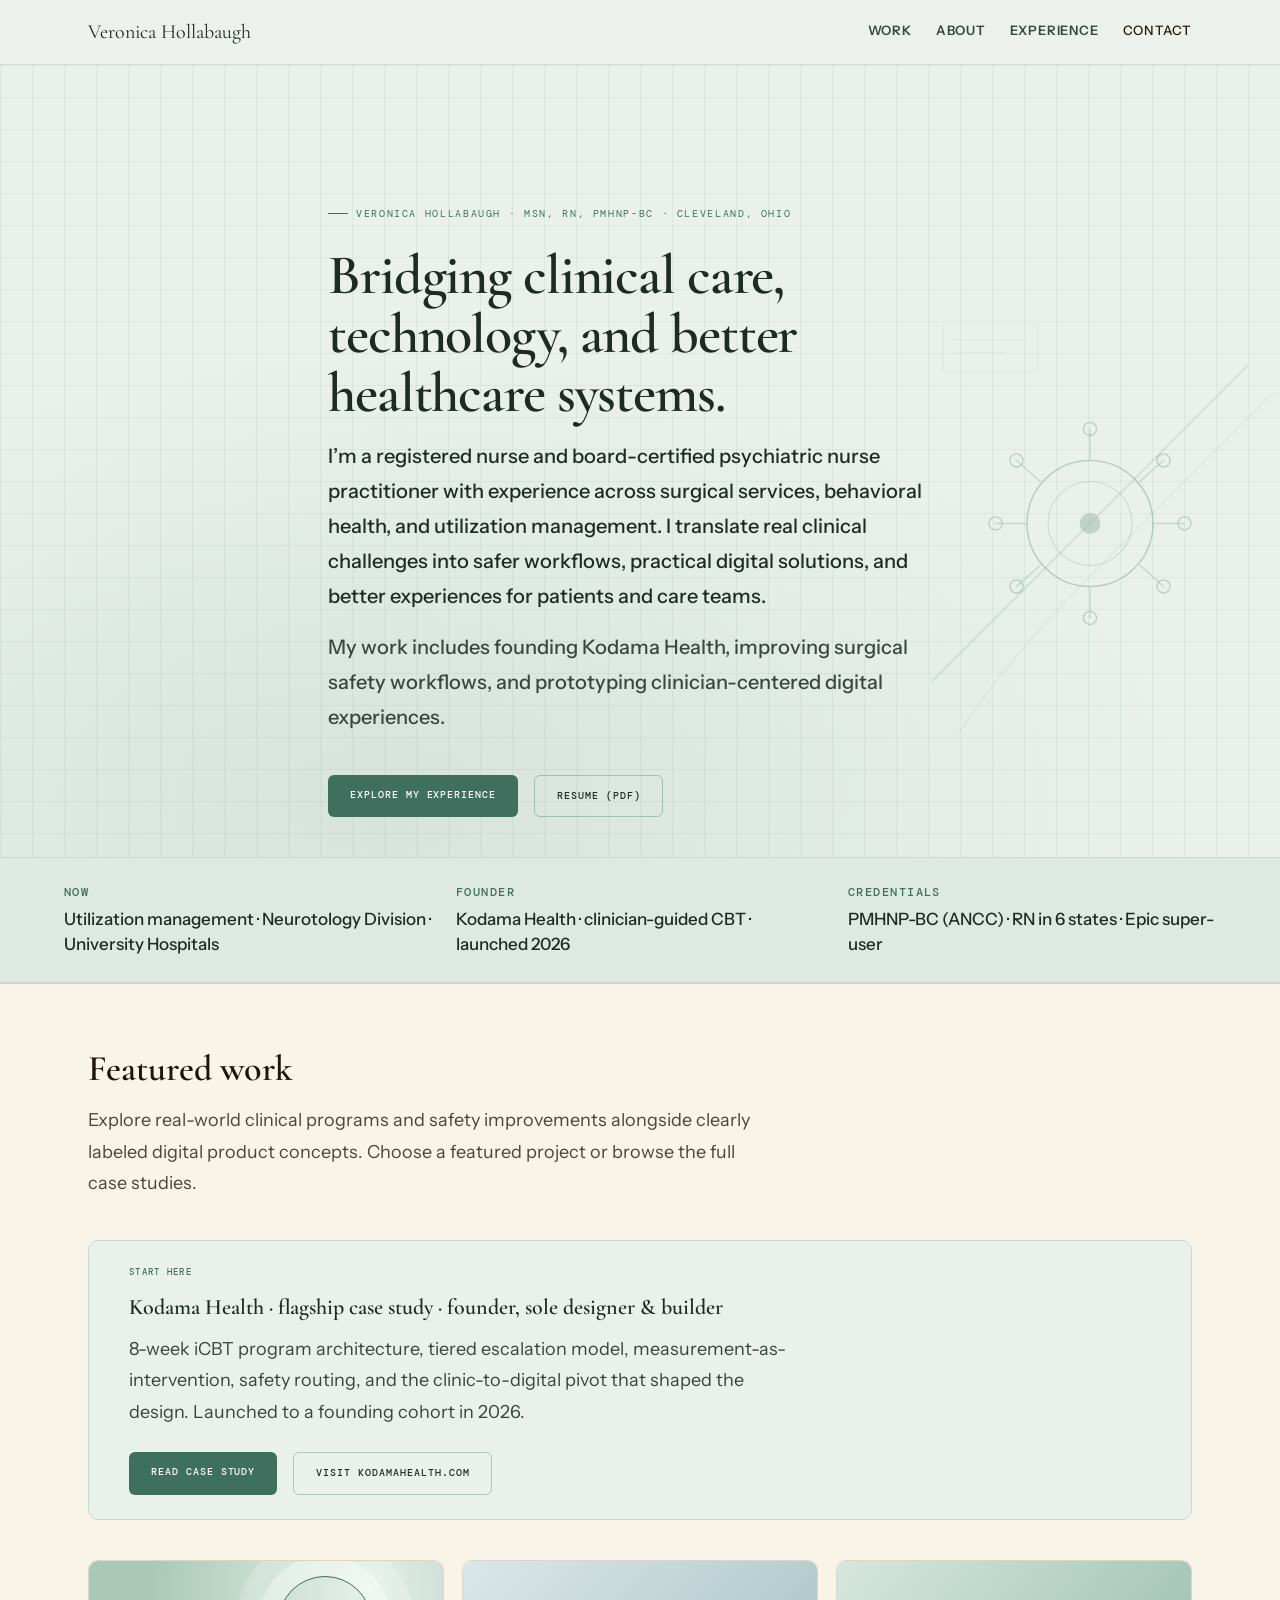
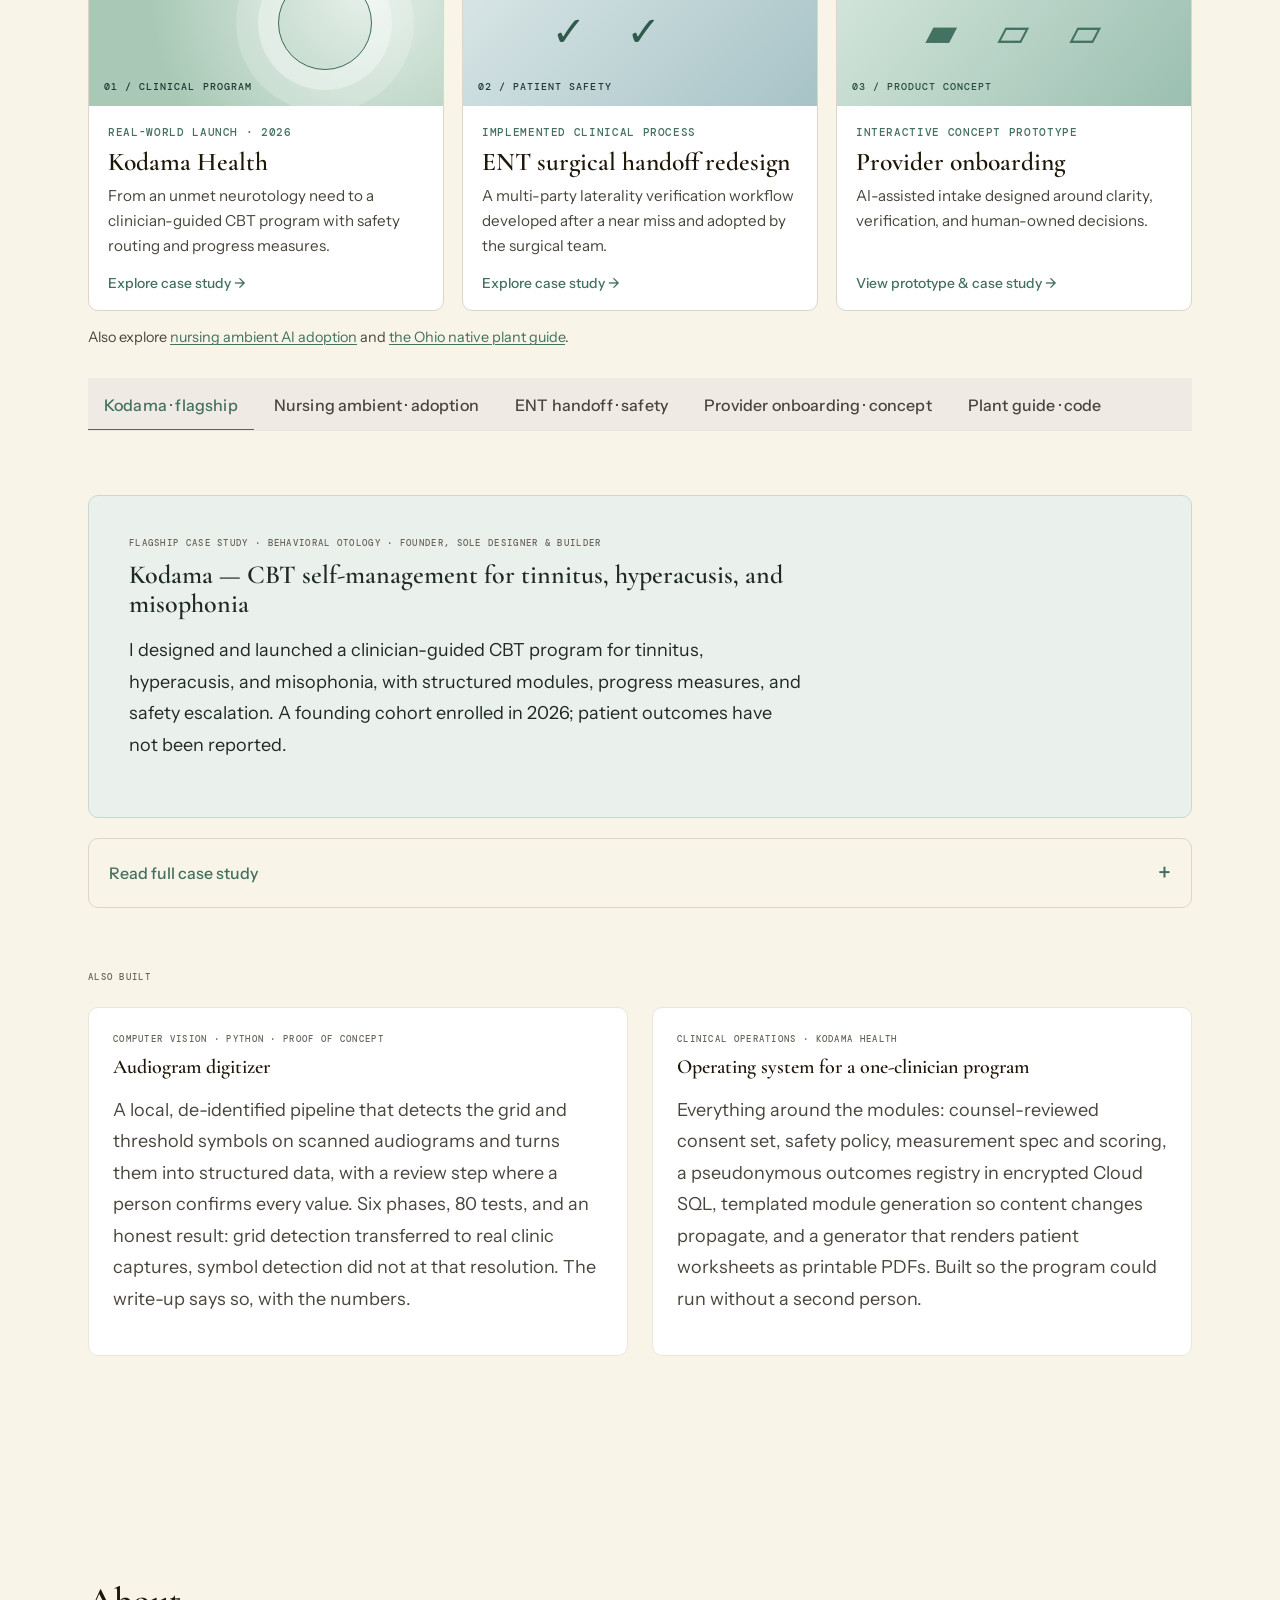
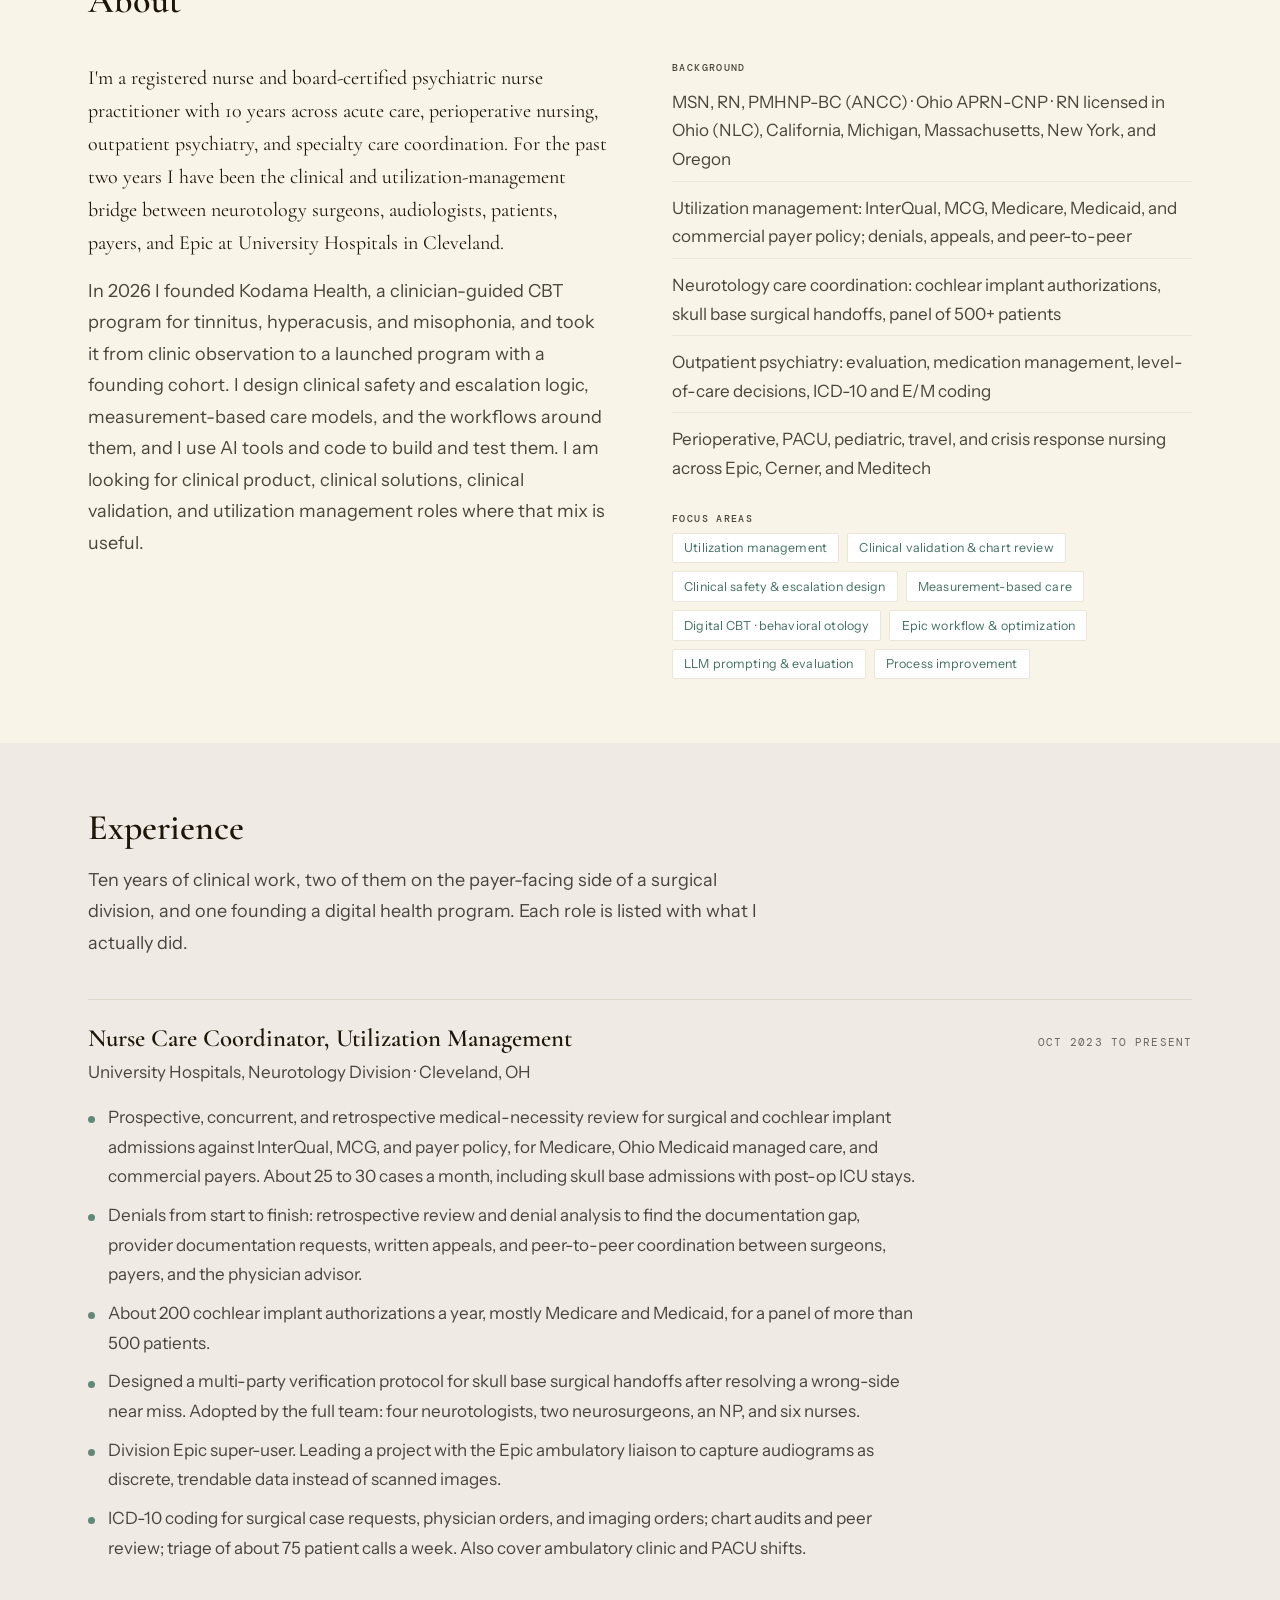
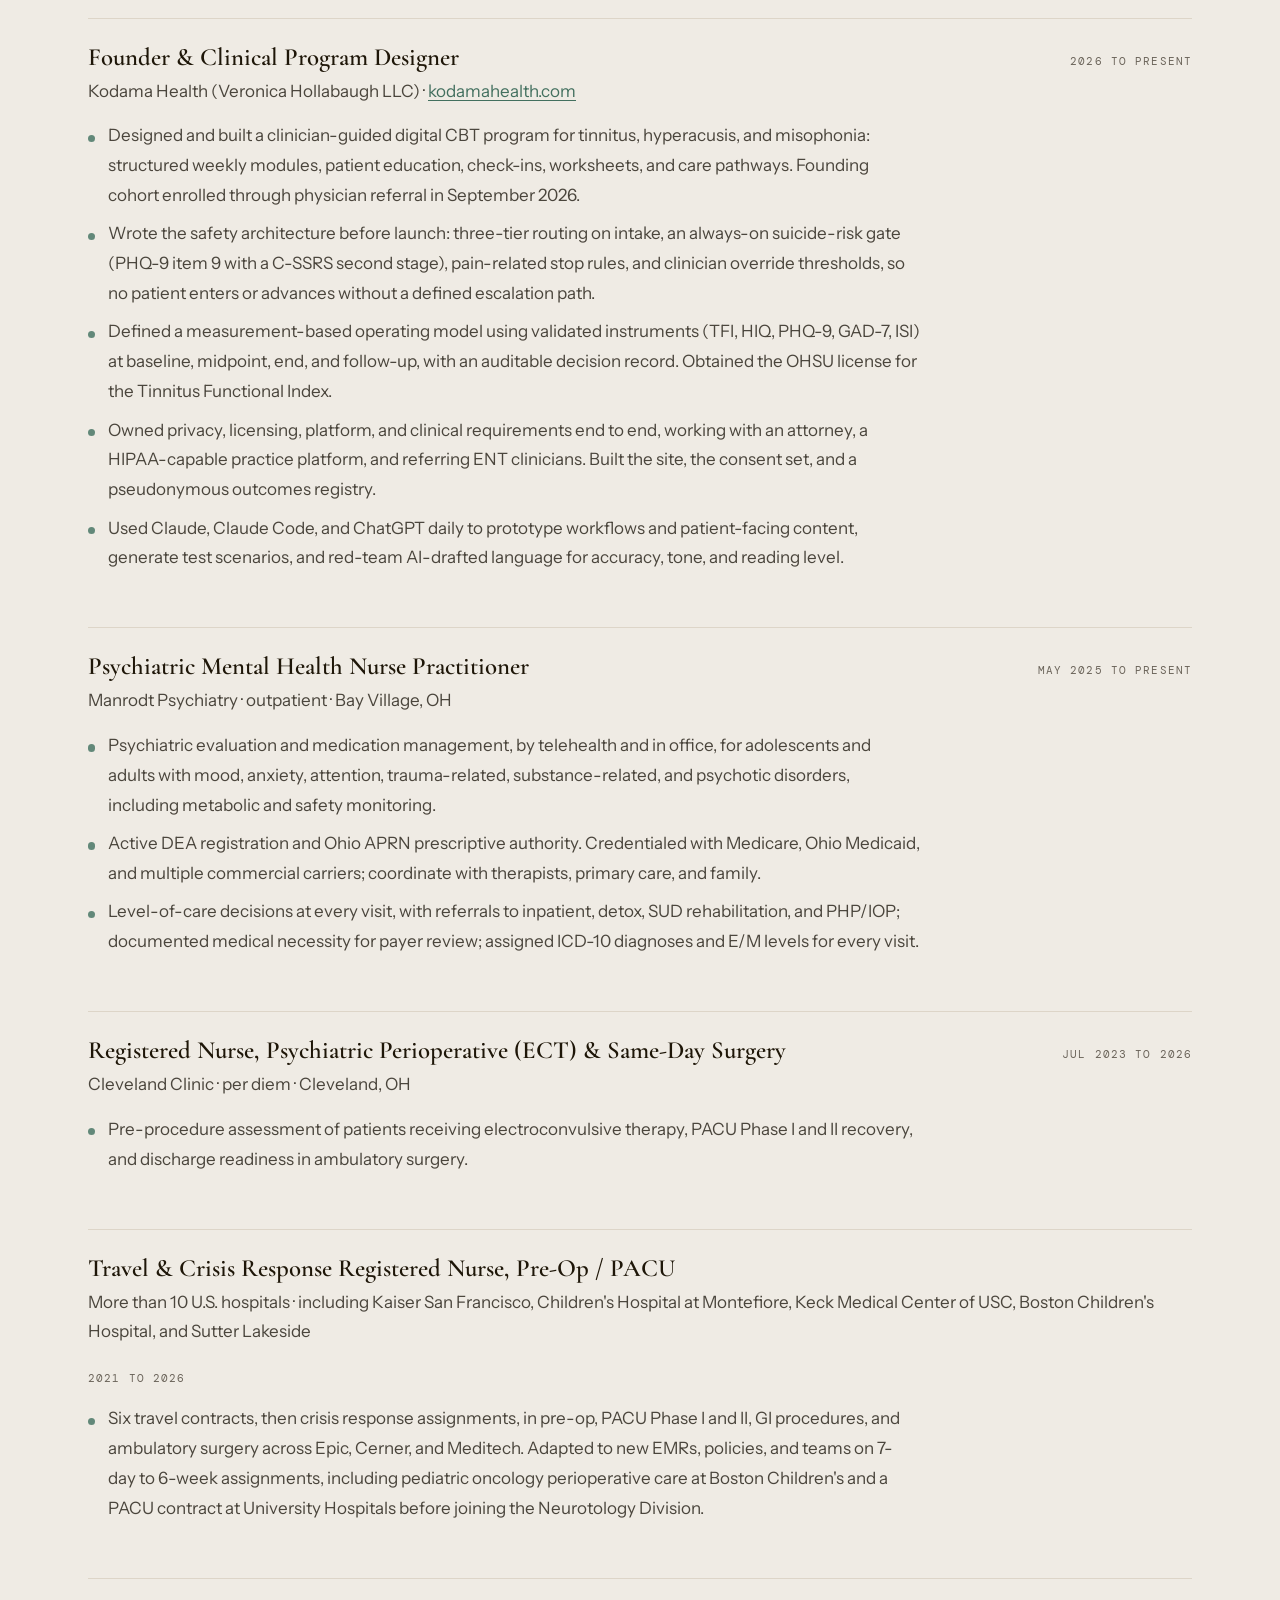
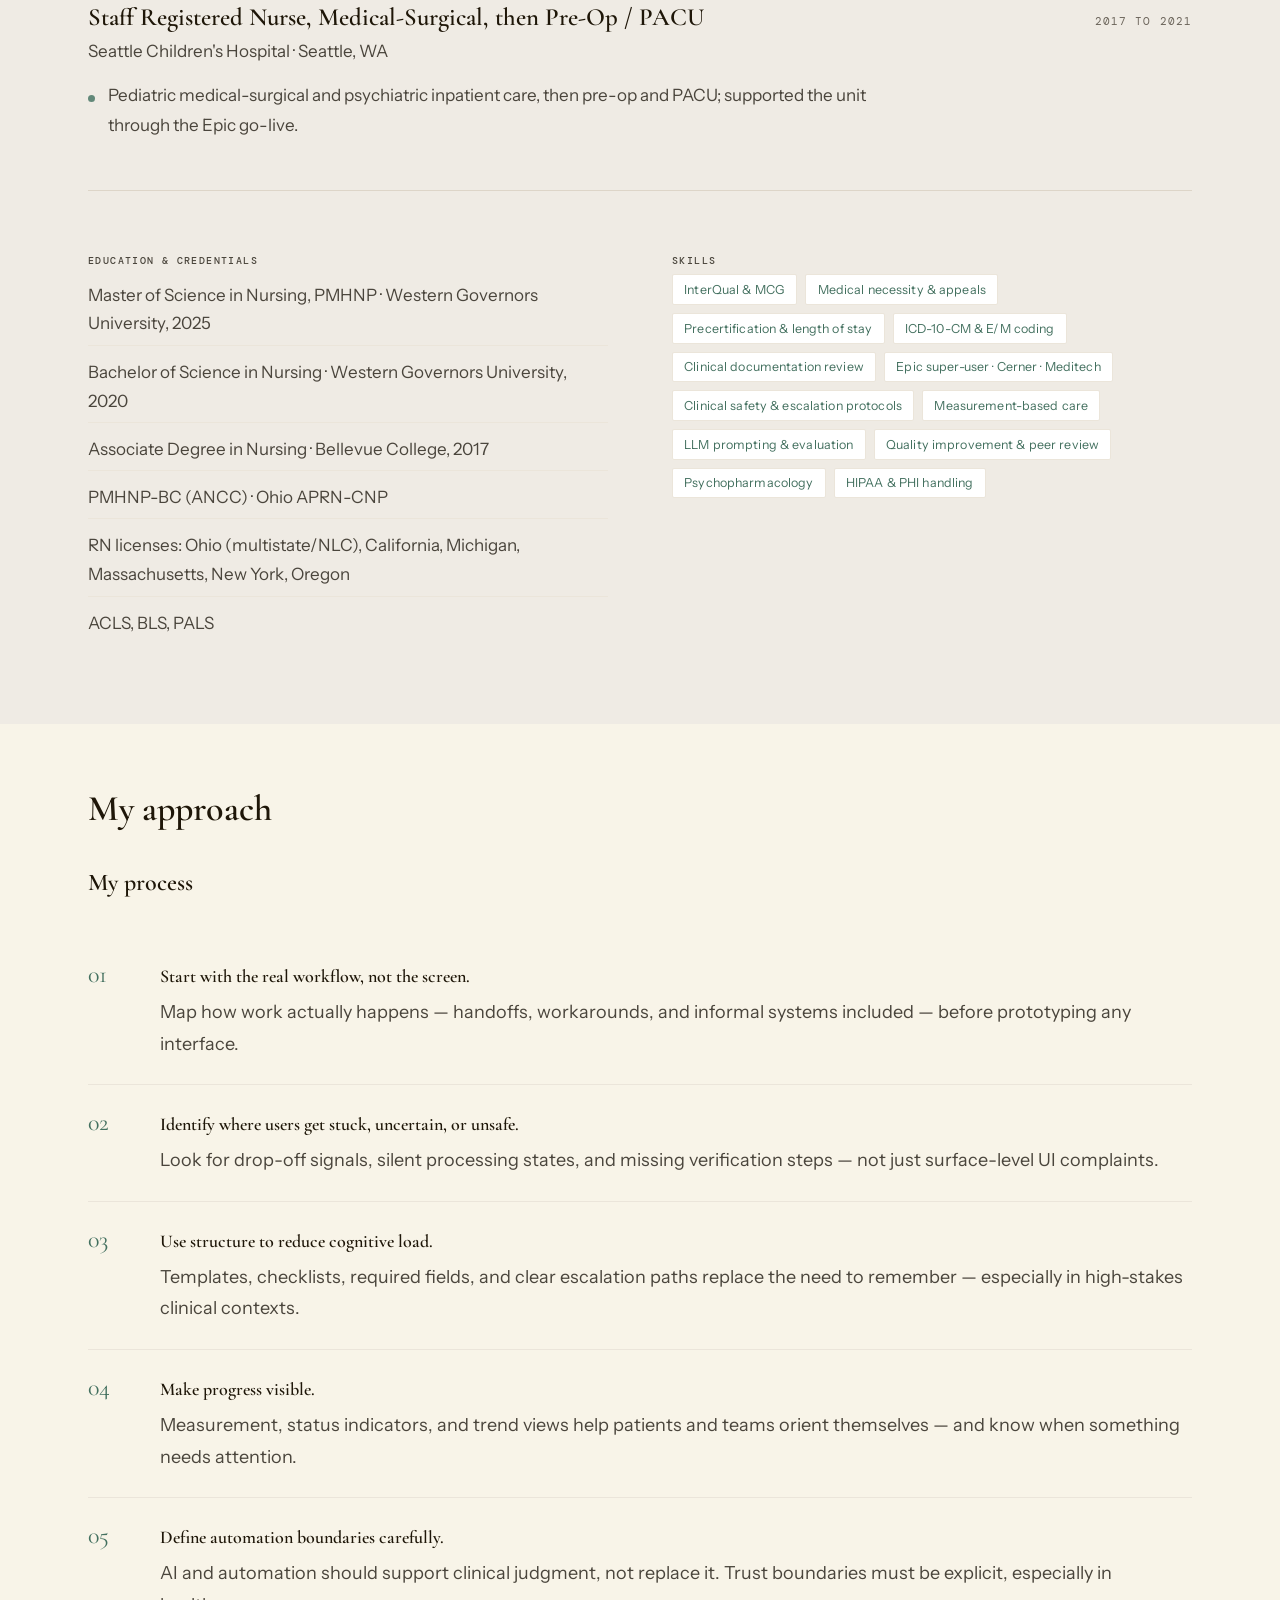
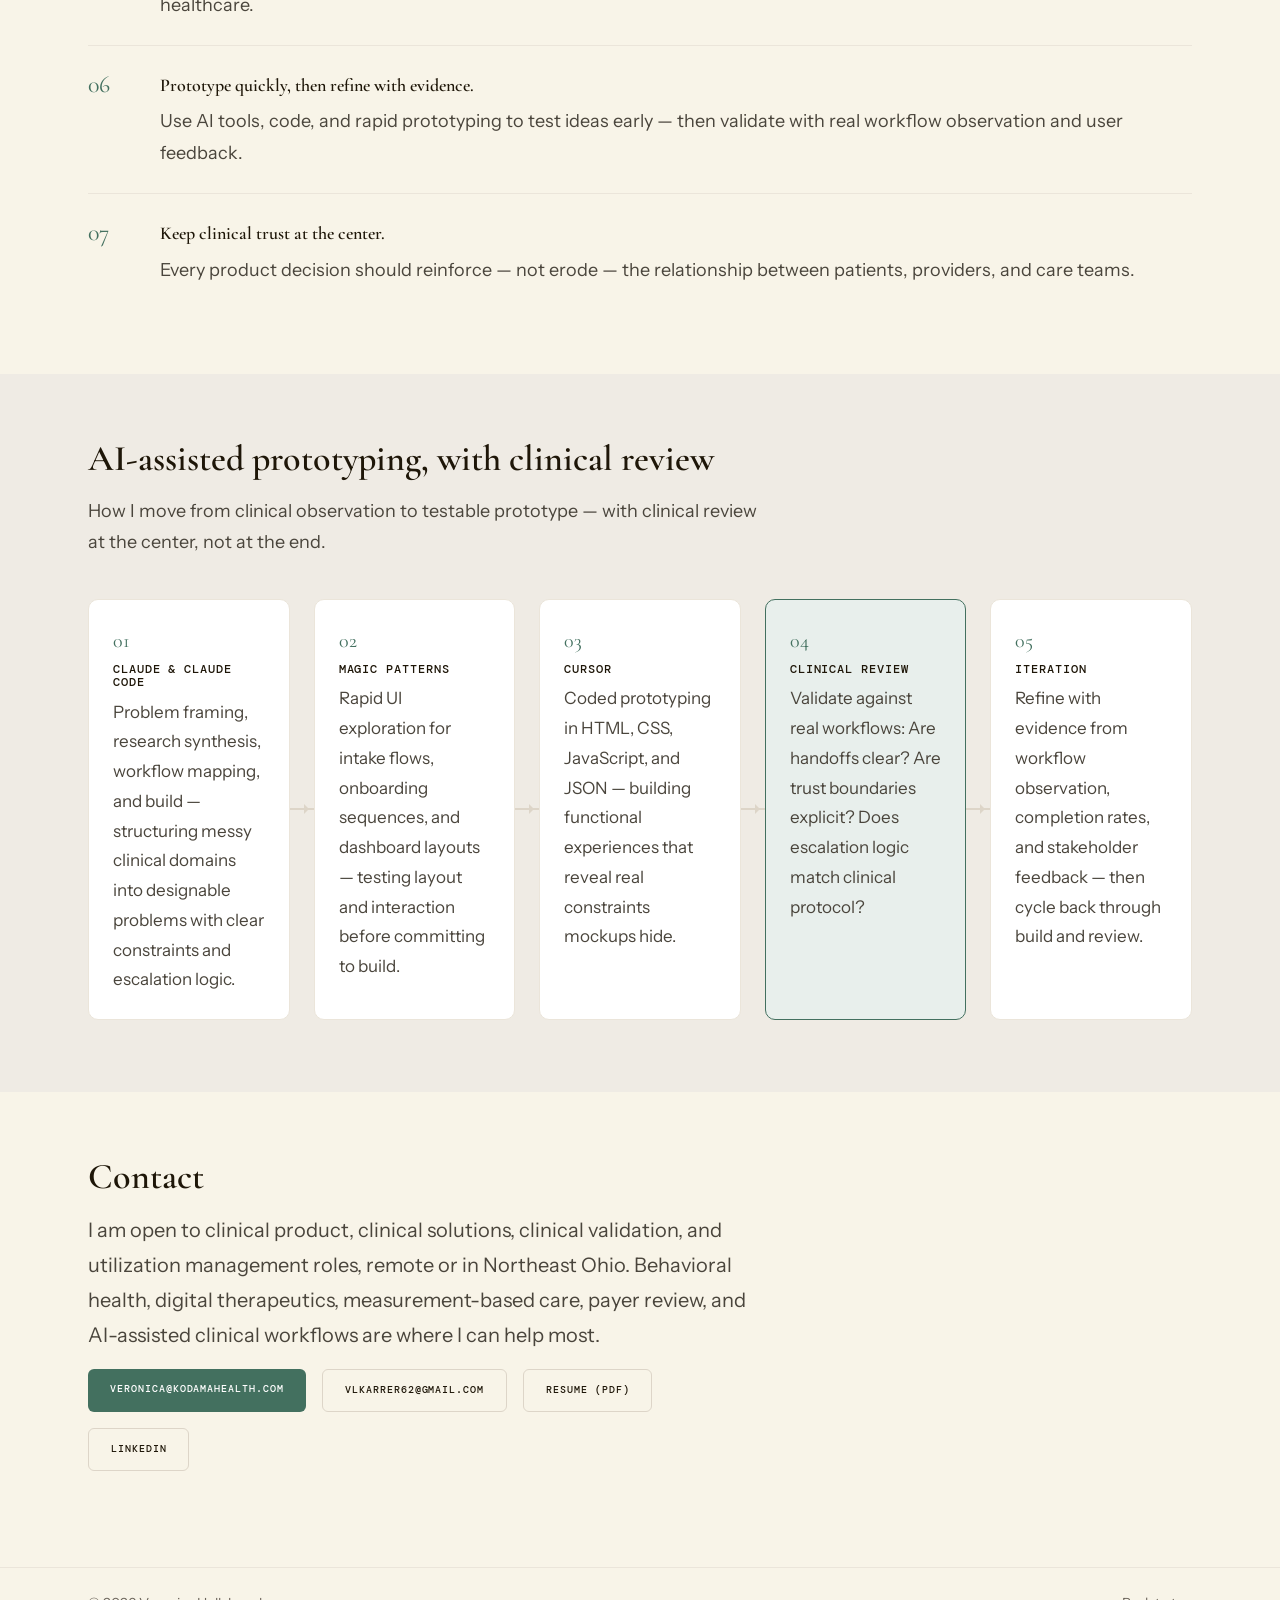
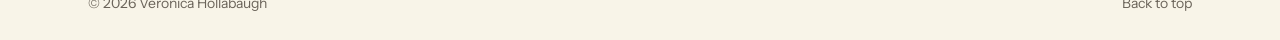
==== commit a38bc3ac: "Update index.html" ====
--- a/index.html
+++ b/index.html
@@ -5,10 +5,22 @@
   <meta name="viewport" content="width=device-width, initial-scale=1.0">
   <meta name="description" content="Veronica Hollabaugh, MSN, RN, PMHNP-BC — bridging clinical care, technology, and better healthcare systems through digital health, clinical operations, and patient safety.">
   <title>Veronica Hollabaugh | Clinical Product, Utilization Management, Digital Health</title>
+  <link rel="icon" href="favicon.svg" type="image/svg+xml">
+  <link rel="apple-touch-icon" href="apple-touch-icon.png">
+  <meta name="theme-color" content="#eaf1ec">
+  <meta property="og:type" content="website">
+  <meta property="og:url" content="https://vlkarrer62.github.io/healthcare-portfolio/">
+  <meta property="og:title" content="Veronica Hollabaugh, MSN, RN, PMHNP-BC">
+  <meta property="og:description" content="Clinical product, utilization management and digital health — bridging clinical care, technology, and better healthcare systems.">
+  <meta property="og:image" content="https://vlkarrer62.github.io/healthcare-portfolio/og-image.png">
+  <meta property="og:image:width" content="1200">
+  <meta property="og:image:height" content="630">
+  <meta property="og:image:alt" content="Veronica Hollabaugh — Bridging clinical care, technology, and better healthcare systems.">
+  <meta name="twitter:card" content="summary_large_image">
   <link rel="preconnect" href="https://fonts.googleapis.com">
   <link rel="preconnect" href="https://fonts.gstatic.com" crossorigin>
   <link href="https://fonts.googleapis.com/css2?family=Cormorant+Garamond:ital,wght@0,300;0,400;0,600;1,300;1,400&family=DM+Mono:wght@400;500&family=Instrument+Sans:wght@400;500&display=swap" rel="stylesheet">
-  <link rel="stylesheet" href="styles.css?v=20261013-compact">
+  <link rel="stylesheet" href="styles.css?v=20261013-light">
 </head>
 <body>
 
@@ -71,9 +83,8 @@
         <p class="hero-lead">I’m a registered nurse and board-certified psychiatric nurse practitioner with experience across surgical services, behavioral health, and utilization management. I translate real clinical challenges into safer workflows, practical digital solutions, and better experiences for patients and care teams.</p>
         <p class="hero-lead hero-lead-secondary">My work includes founding Kodama Health, improving surgical safety workflows, and prototyping clinician-centered digital experiences.</p>
         <div class="hero-actions">
-          <a class="btn btn-primary btn-on-tint" href="#experience">Experience</a>
+          <a class="btn btn-primary btn-on-tint" href="#experience">Explore my experience</a>
           <a class="btn btn-secondary btn-on-tint" href="Veronica_Hollabaugh_Resume.pdf" target="_blank" rel="noopener">Resume (PDF)</a>
-          <a class="btn btn-secondary btn-on-tint" href="#experience">Explore my experience</a>
         </div>
       </div>
 
@@ -1481,7 +1492,7 @@
               <li>Utilization management: InterQual, MCG, Medicare, Medicaid, and commercial payer policy; denials, appeals, and peer-to-peer</li>
               <li>Neurotology care coordination: cochlear implant authorizations, skull base surgical handoffs, panel of 500+ patients</li>
               <li>Outpatient psychiatry: evaluation, medication management, level-of-care decisions, ICD-10 and E/M coding</li>
-              <li>Perioperative, PACU, pediatric, travel, and strike nursing across Epic, Cerner, and Meditech</li>
+              <li>Perioperative, PACU, pediatric, travel, and crisis response nursing across Epic, Cerner, and Meditech</li>
             </ul>
             <h3 class="subheading">Focus areas</h3>
             <ul class="tag-list">
@@ -1580,7 +1591,7 @@
               <p class="exp-dates">2021 to 2026</p>
             </div>
             <ul class="exp-bullets">
-              <li>Six travel contracts, then strike assignments, in pre-op, PACU Phase I and II, GI procedures, and ambulatory surgery across Epic, Cerner, and Meditech. Adapted to new EMRs, policies, and teams on 7-day to 6-week assignments, including pediatric oncology perioperative care at Boston Children's and a PACU contract at University Hospitals before joining the Neurotology Division.</li>
+              <li>Six travel contracts, then crisis response assignments, in pre-op, PACU Phase I and II, GI procedures, and ambulatory surgery across Epic, Cerner, and Meditech. Adapted to new EMRs, policies, and teams on 7-day to 6-week assignments, including pediatric oncology perioperative care at Boston Children's and a PACU contract at University Hospitals before joining the Neurotology Division.</li>
             </ul>
           </li>
 
@@ -1702,7 +1713,7 @@
           <p class="section-desc">How I move from clinical observation to testable prototype — with clinical review at the center, not at the end.</p>
         </div>
 
-        <div class="ai-workflow-pipeline" role="img" aria-label="Workflow: Claude, Magic Patterns, Cursor, Clinical Review, Iteration">
+        <div class="ai-workflow-pipeline">
           <div class="workflow-step-card">
             <span class="workflow-step-num">01</span>
             <h3>Claude &amp; Claude Code</h3>
@@ -1761,6 +1772,6 @@
     </div>
   </footer>
 
-  <script src="script.js"></script>
+  <script src="script.js?v=20261013-light"></script>
 </body>
 </html>
--- a/styles.css
+++ b/styles.css
@@ -446,18 +446,19 @@
 
 .fact-label {
   font-family: var(--font-mono);
-  font-size: 0.58rem;
-  letter-spacing: 0.14em;
+  font-size: 0.75rem;
+  font-weight: 500;
+  letter-spacing: 0.12em;
   text-transform: uppercase;
-  color: var(--panel-text-dim);
+  color: var(--seafoam);
 }
 
 .fact-value {
-  font-family: var(--font-serif);
-  font-size: var(--text-base);
-  font-weight: 300;
-  color: var(--mist);
-  line-height: 1.45;
+  font-family: var(--font-ui);
+  font-size: 1.0625rem;
+  font-weight: 500;
+  color: var(--panel-text);
+  line-height: 1.5;
 }
 
 .hero-inner {
